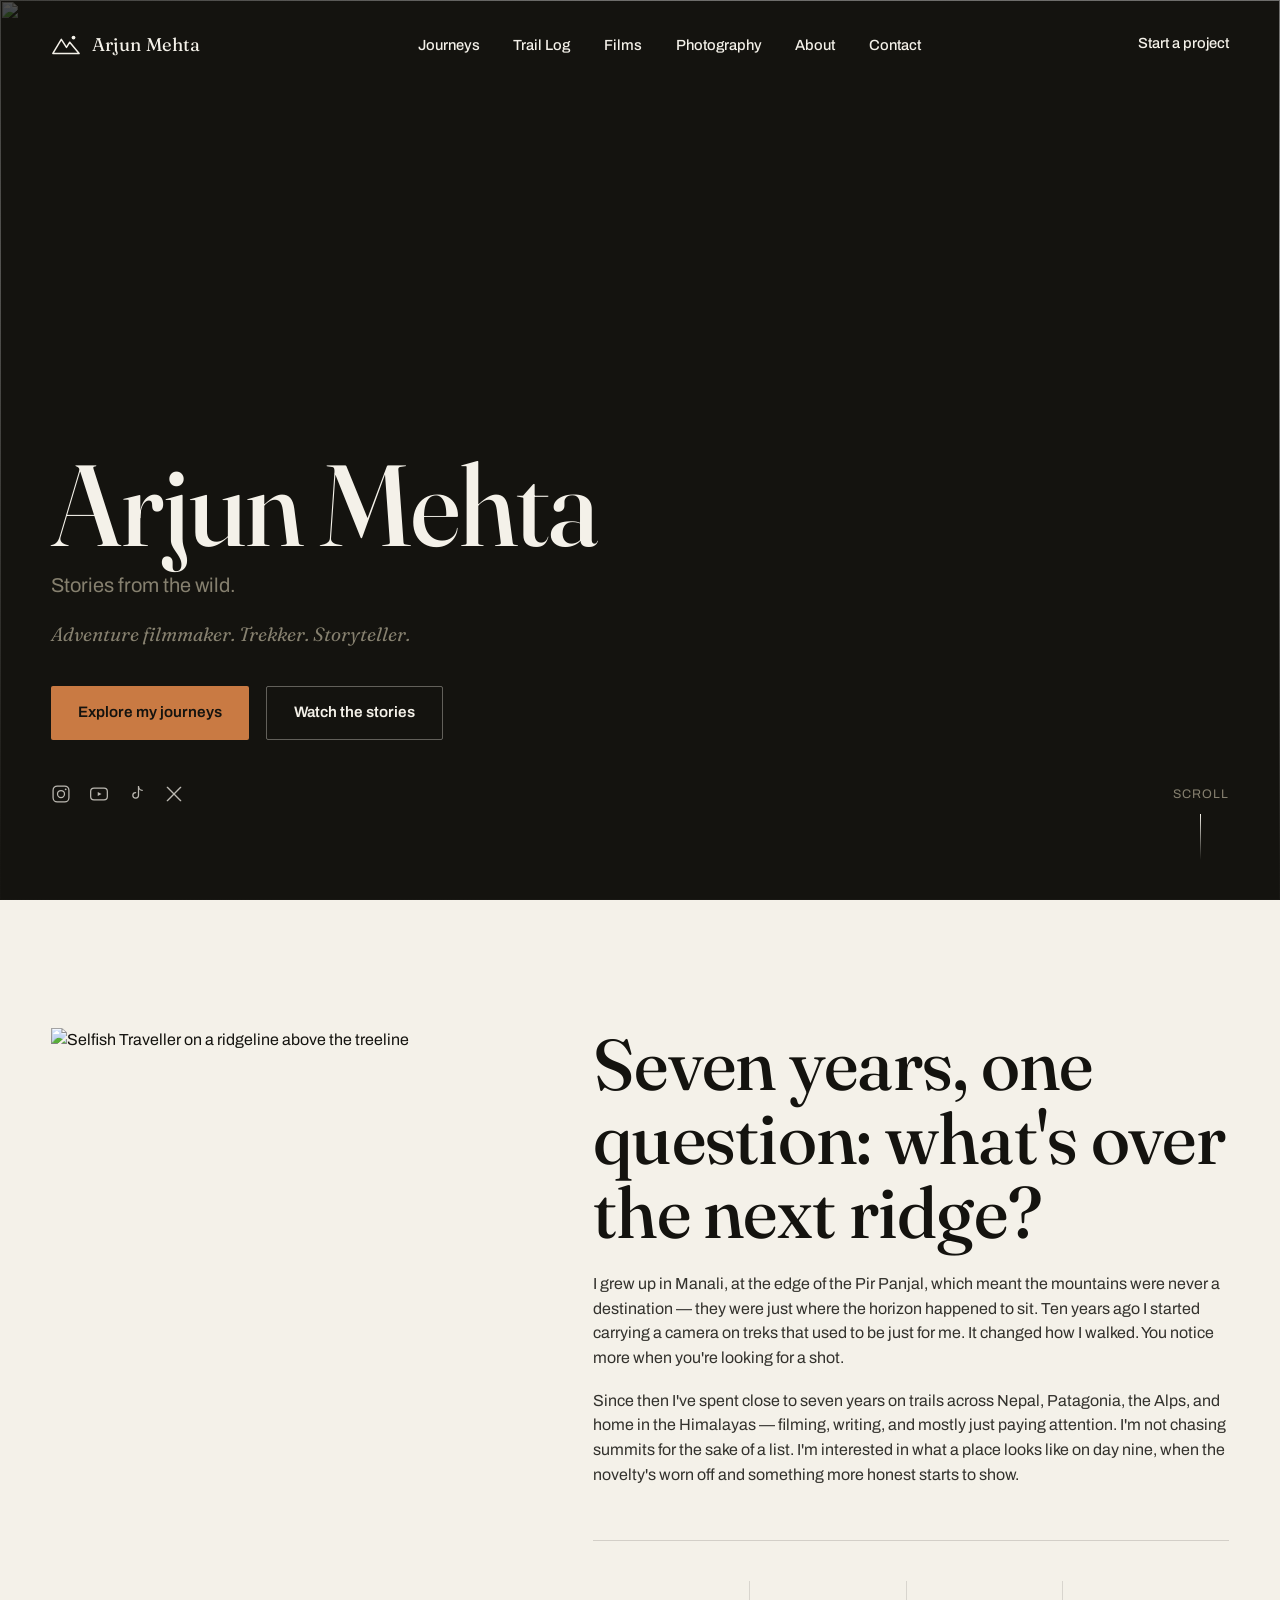
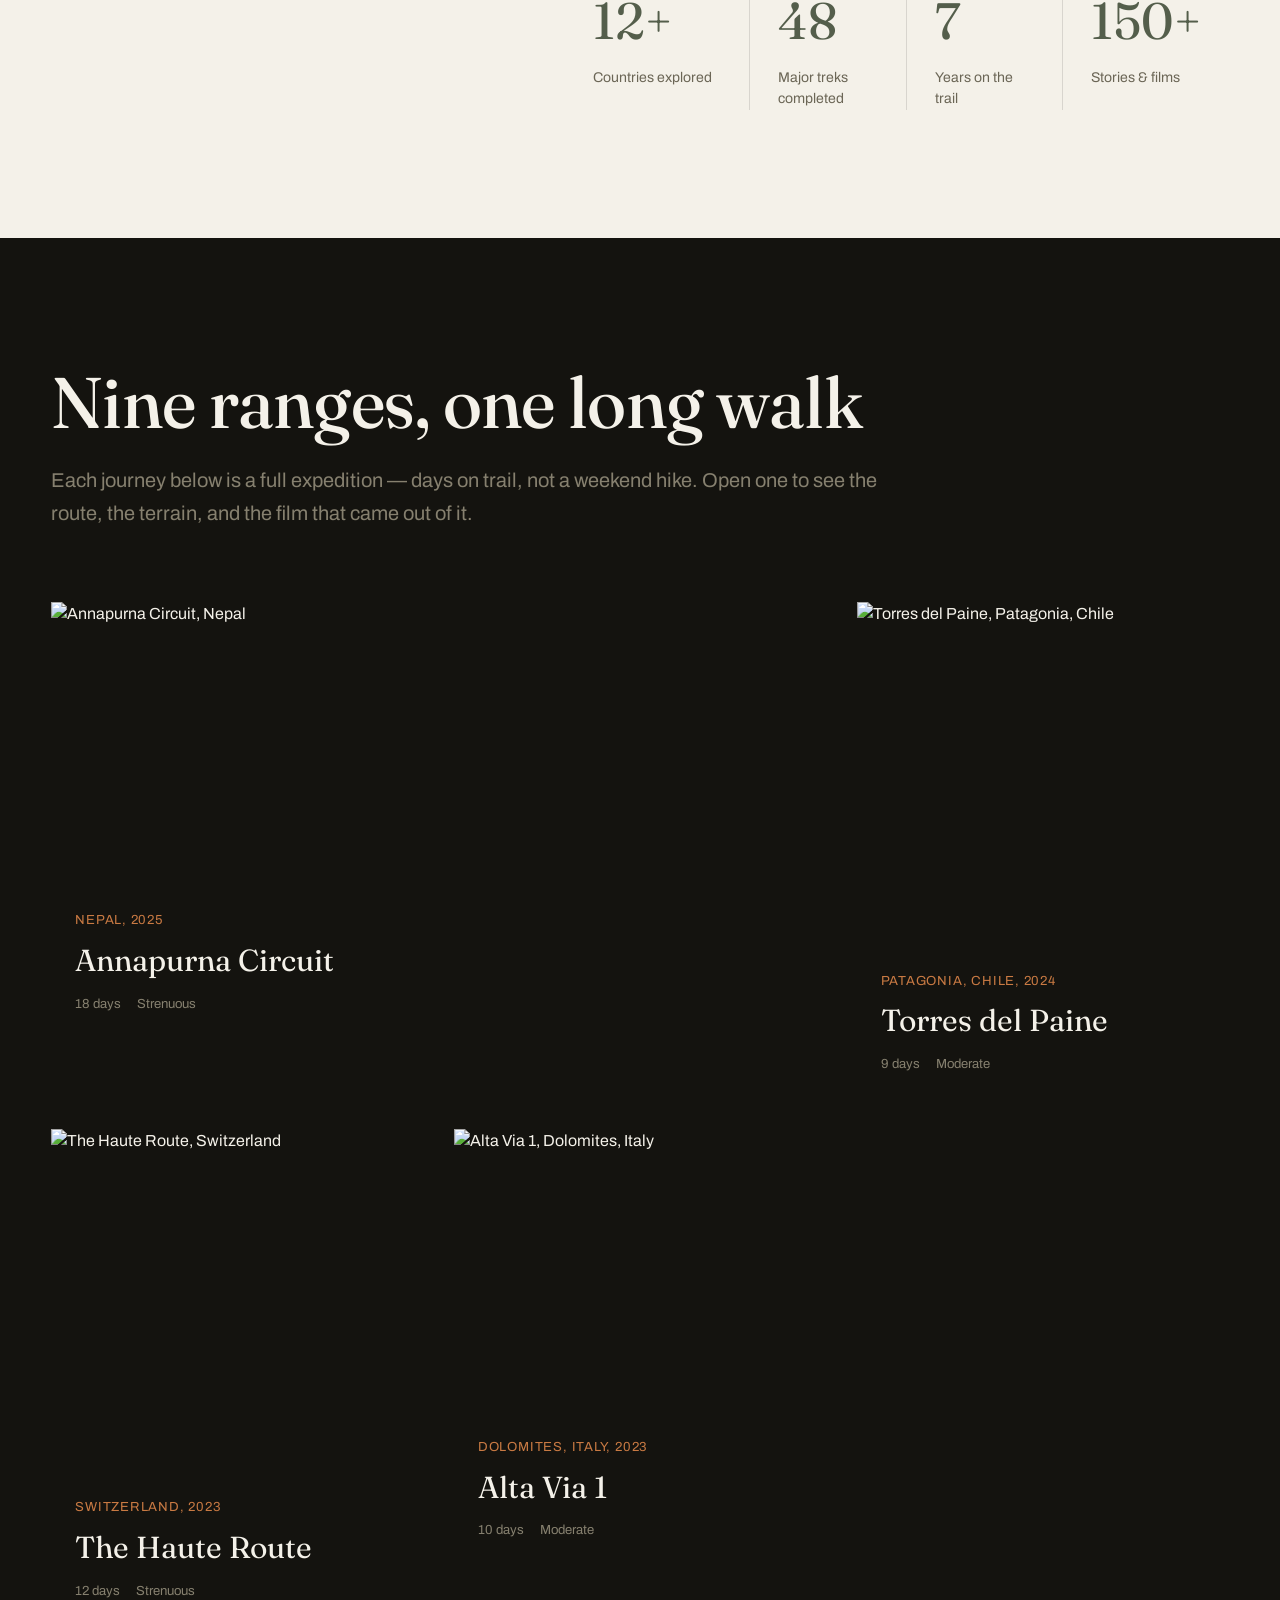
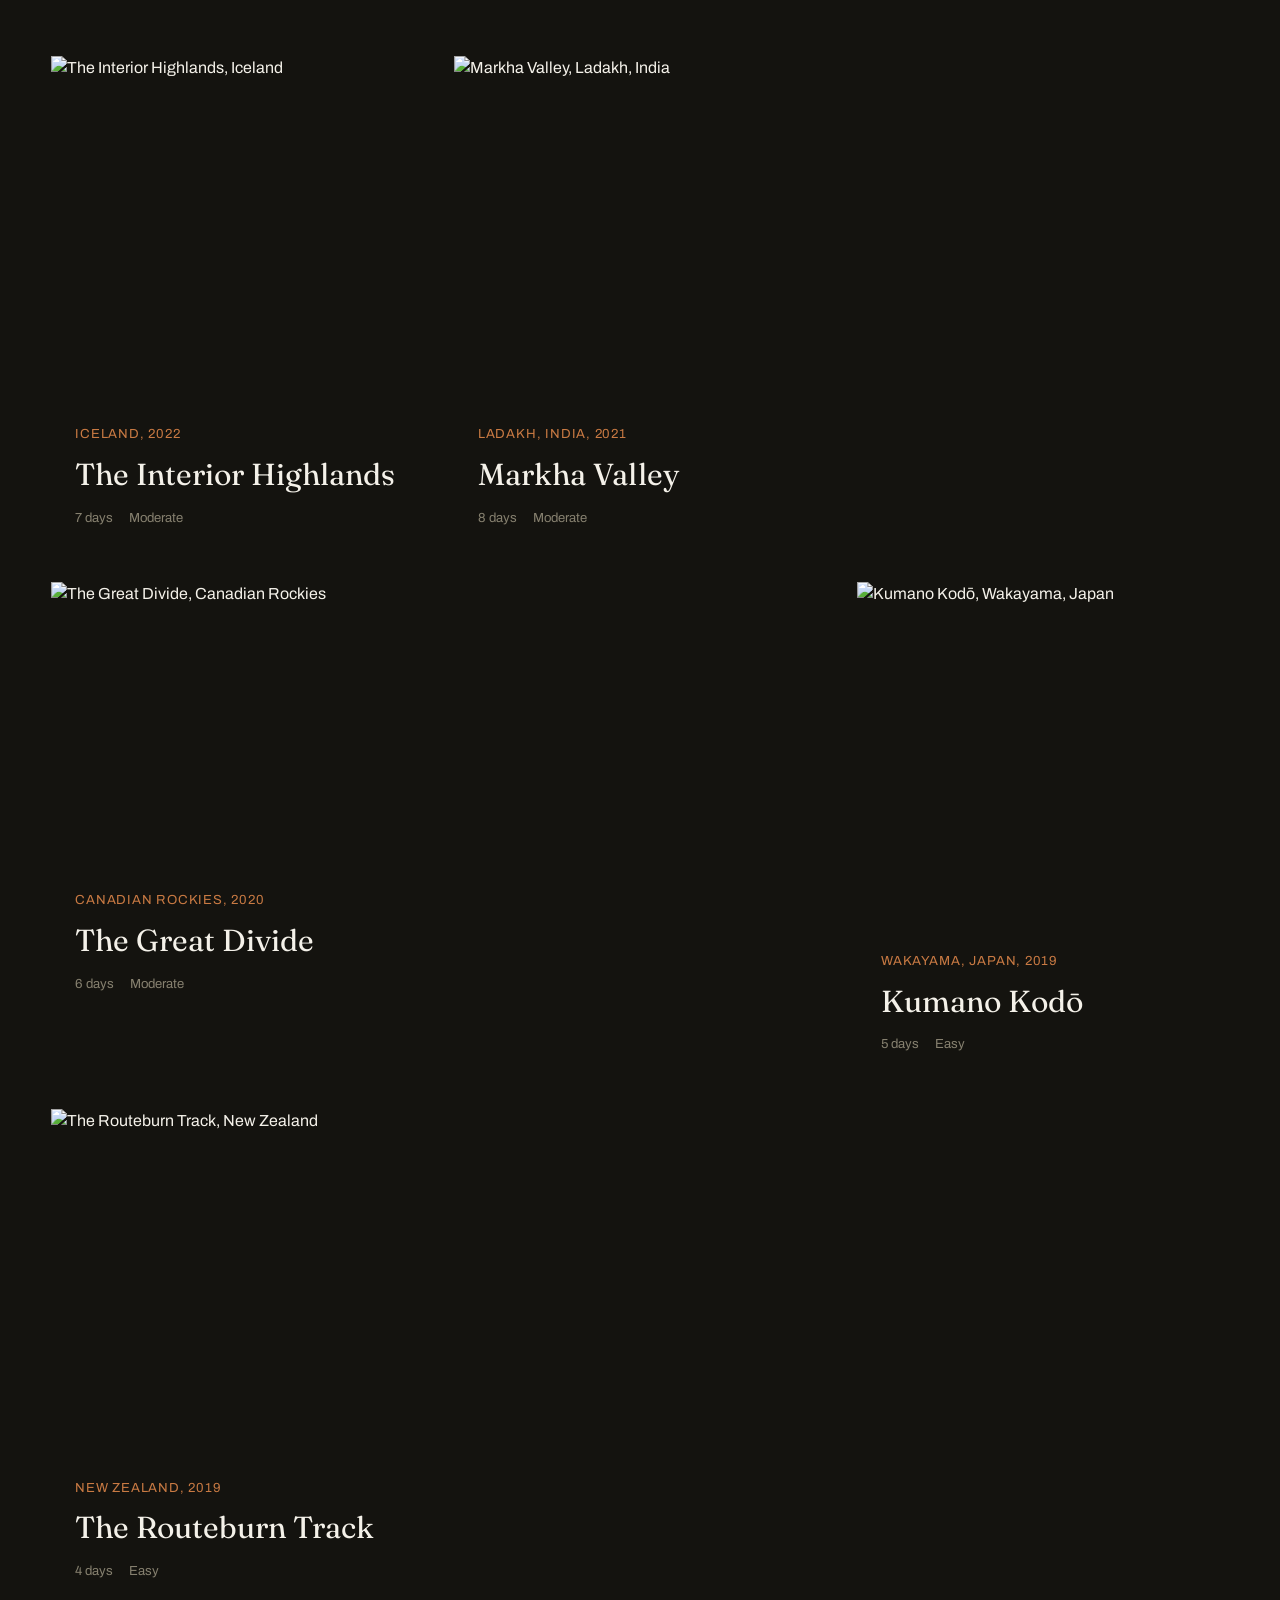
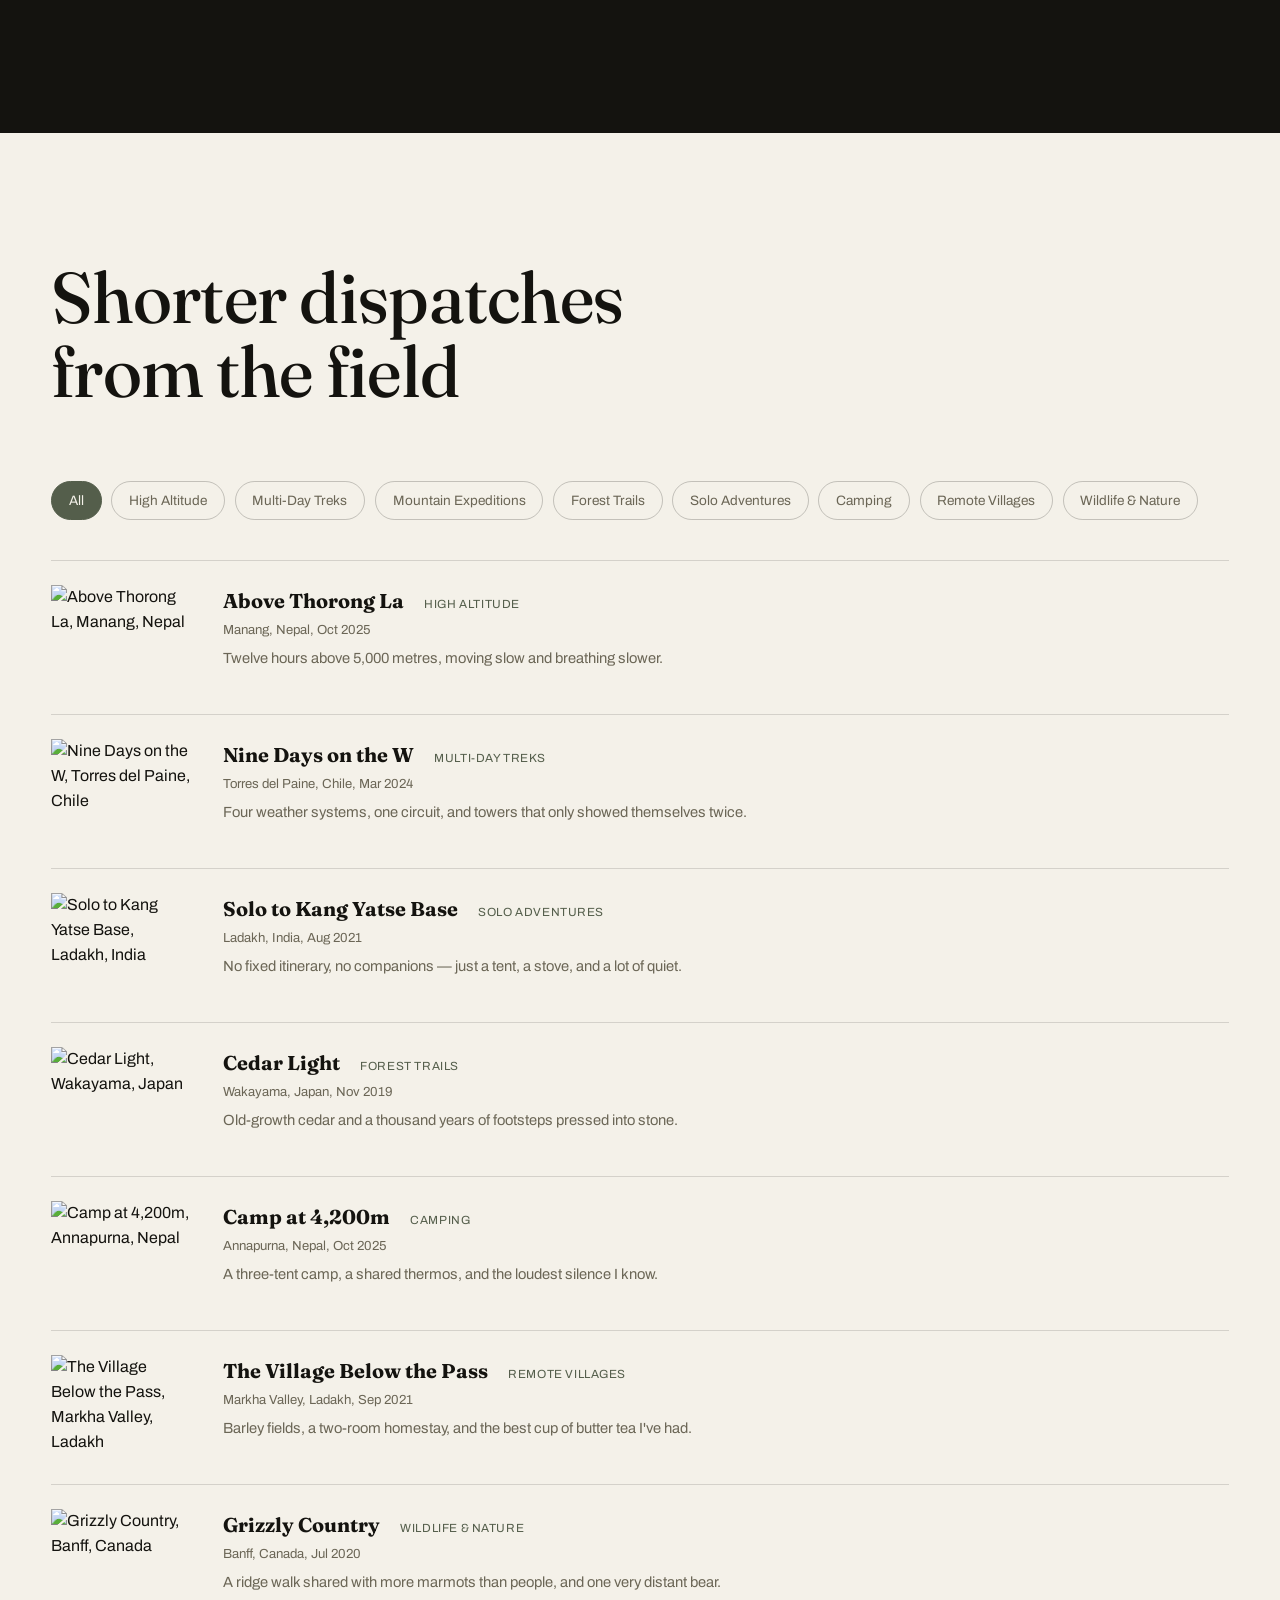
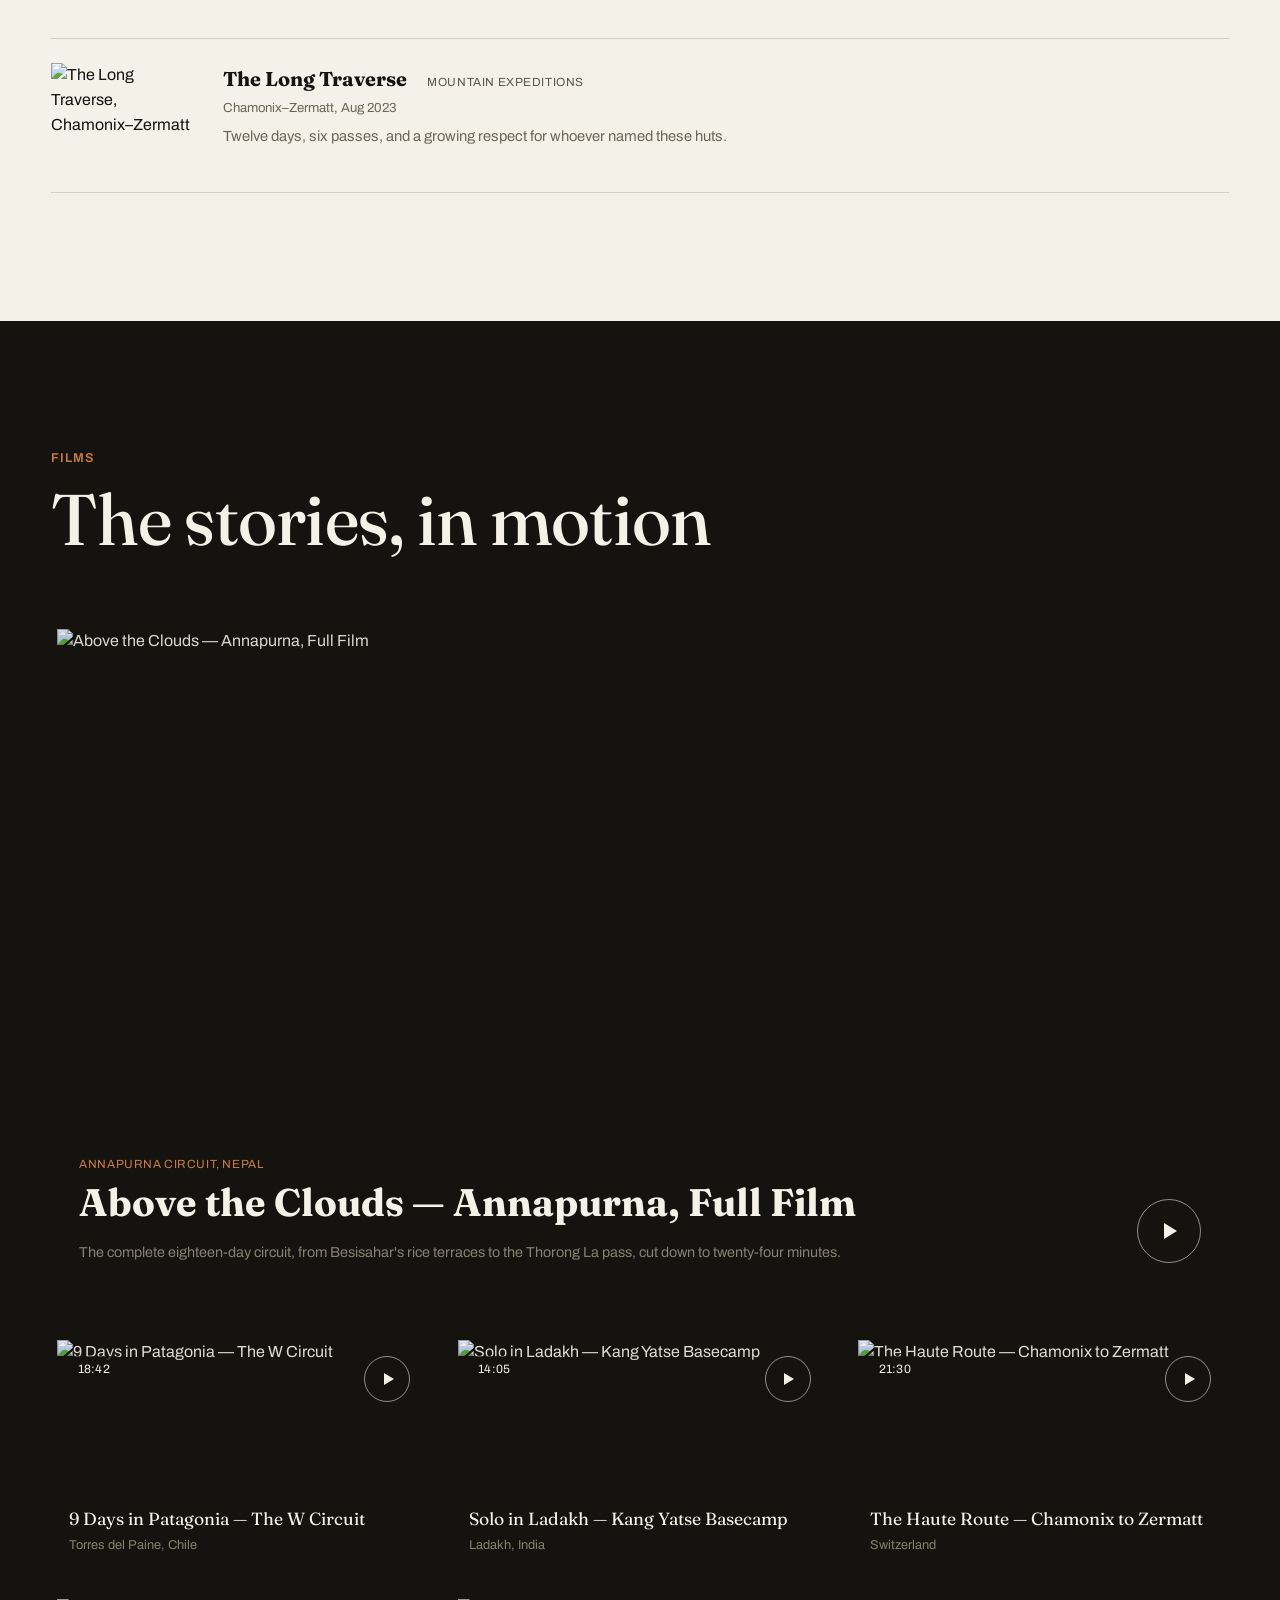
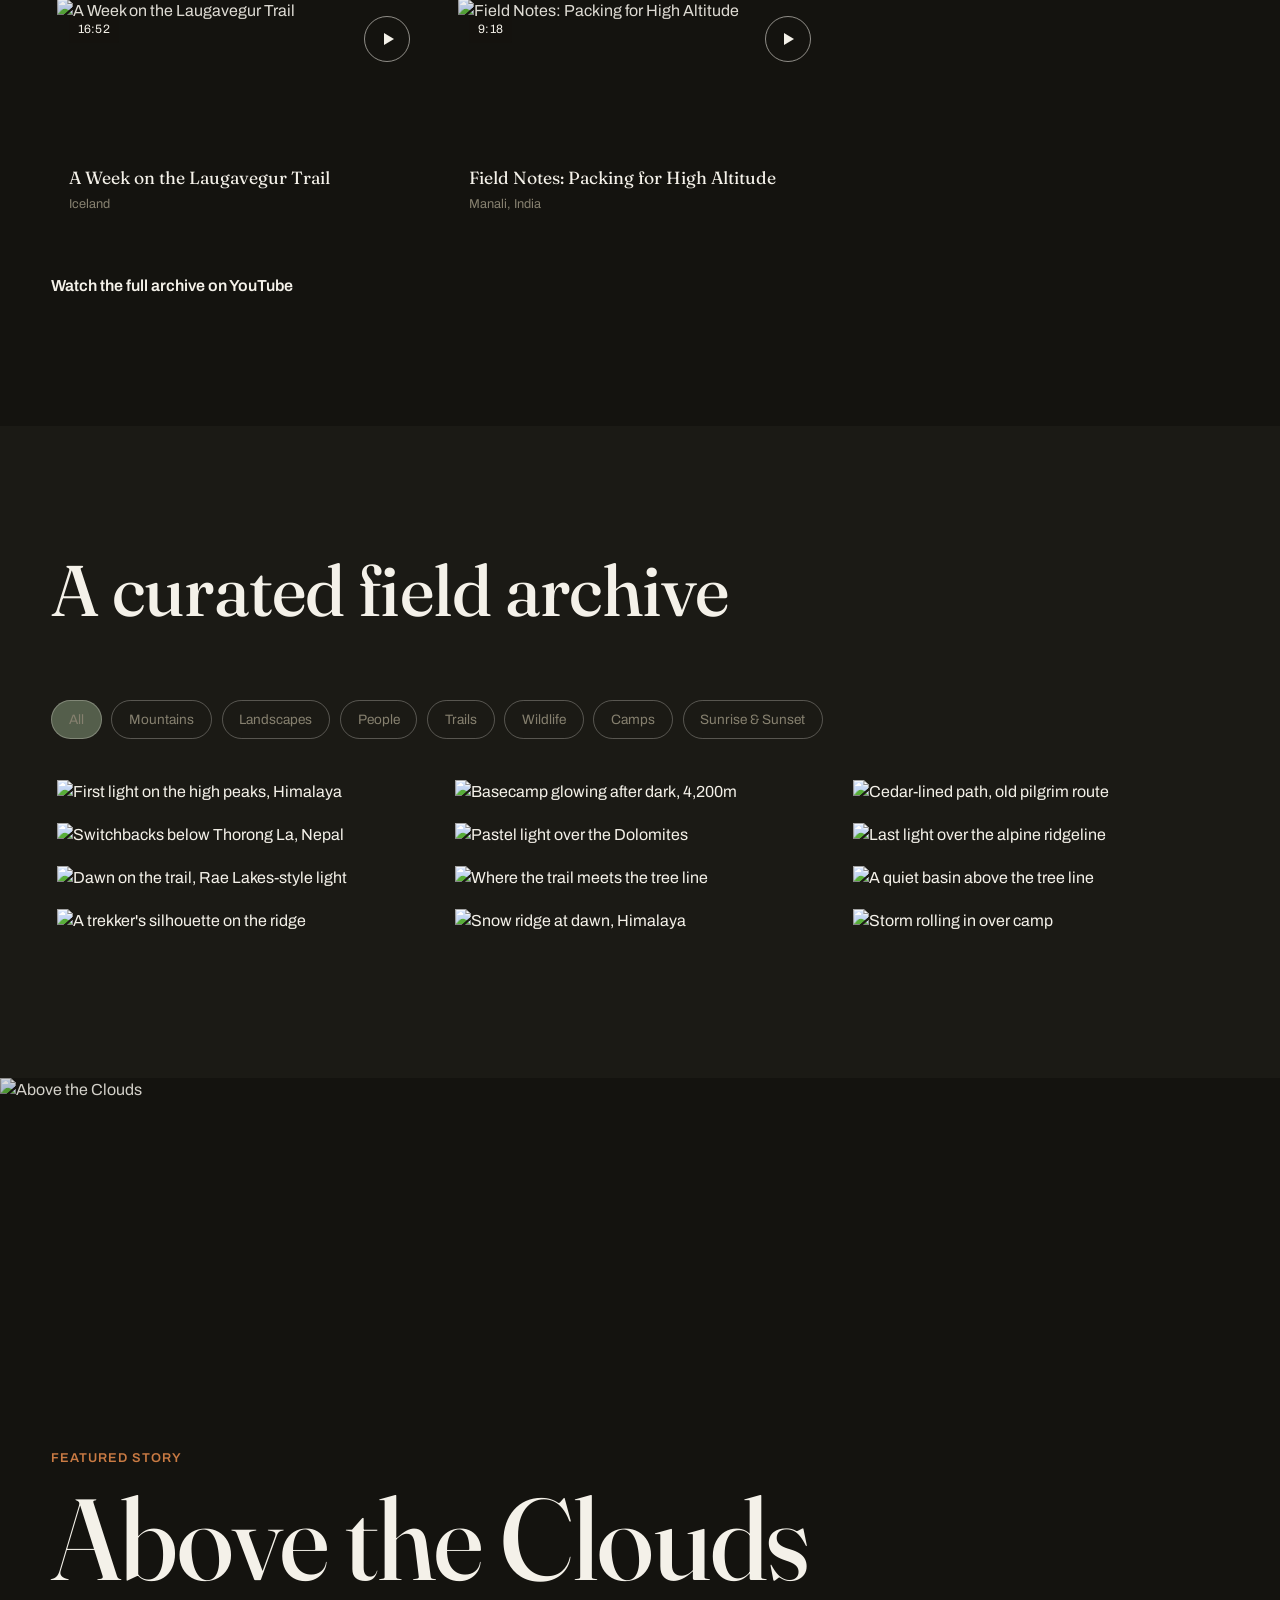
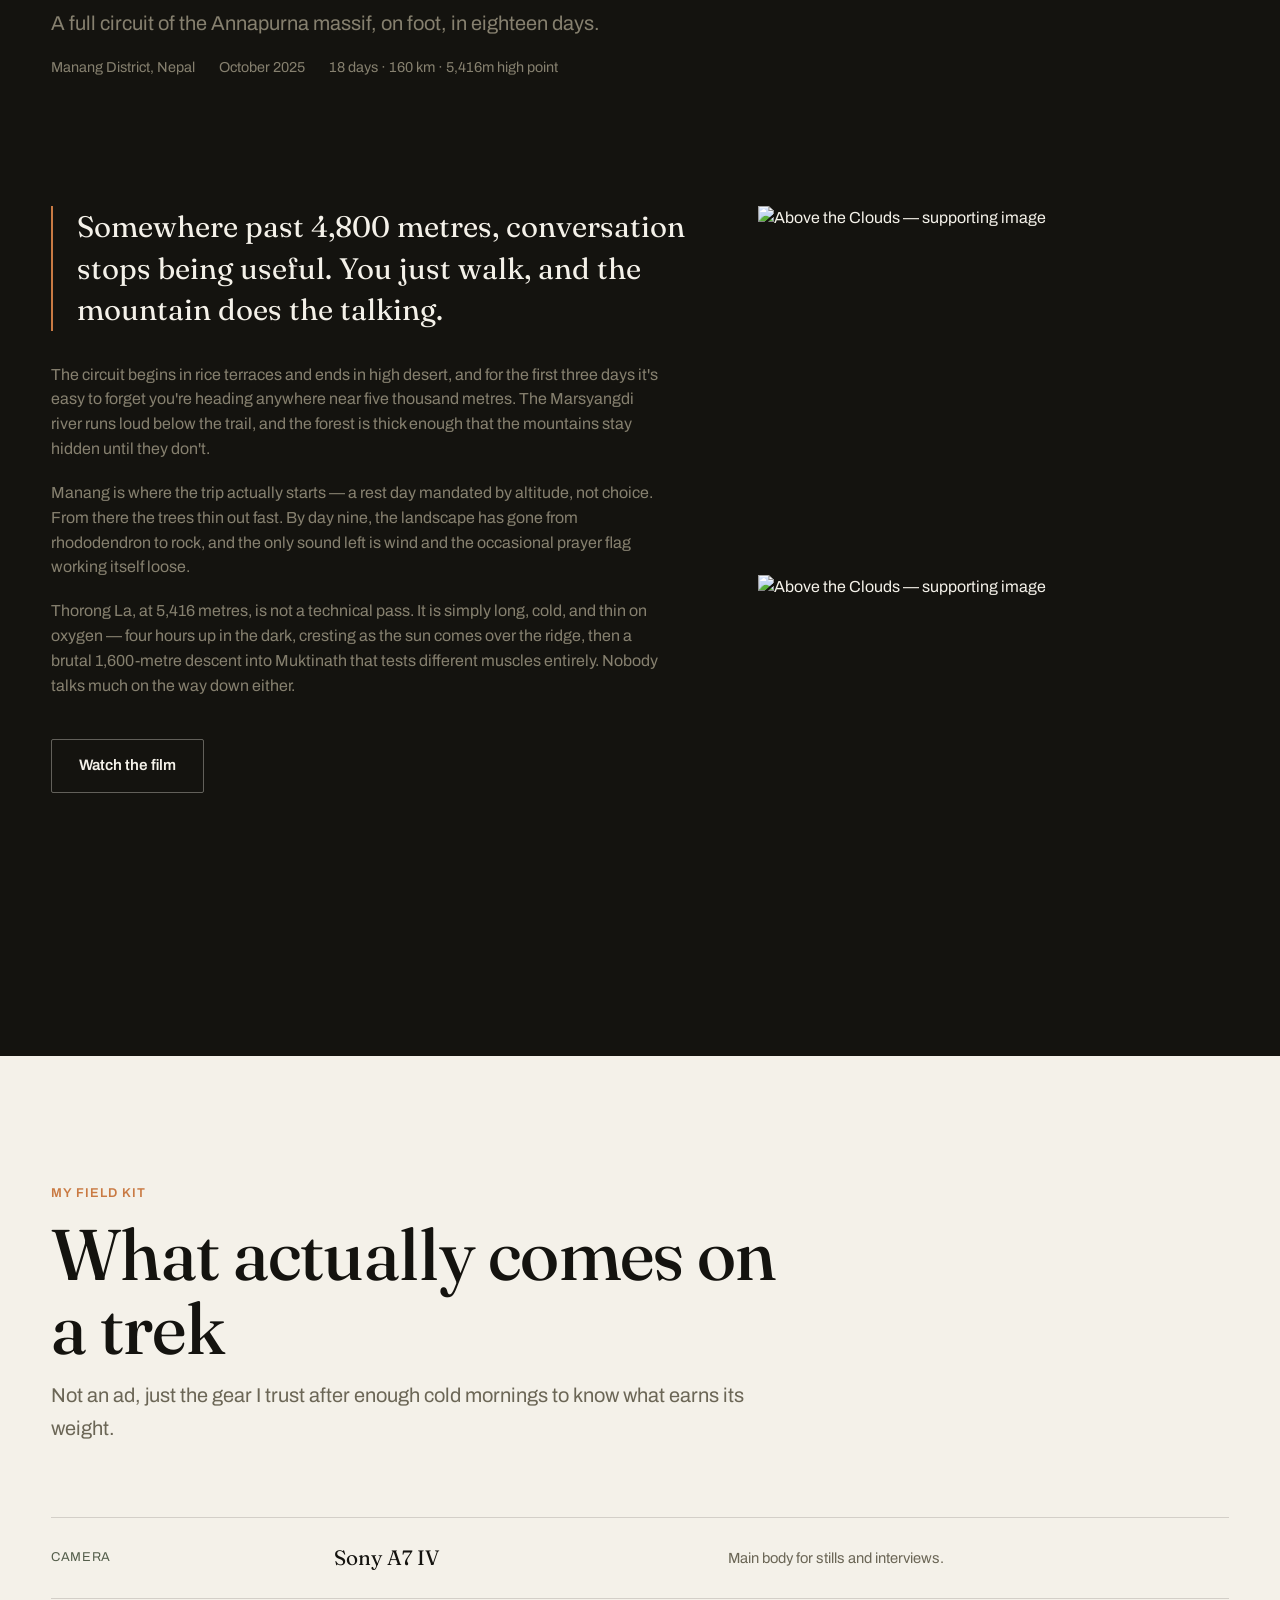
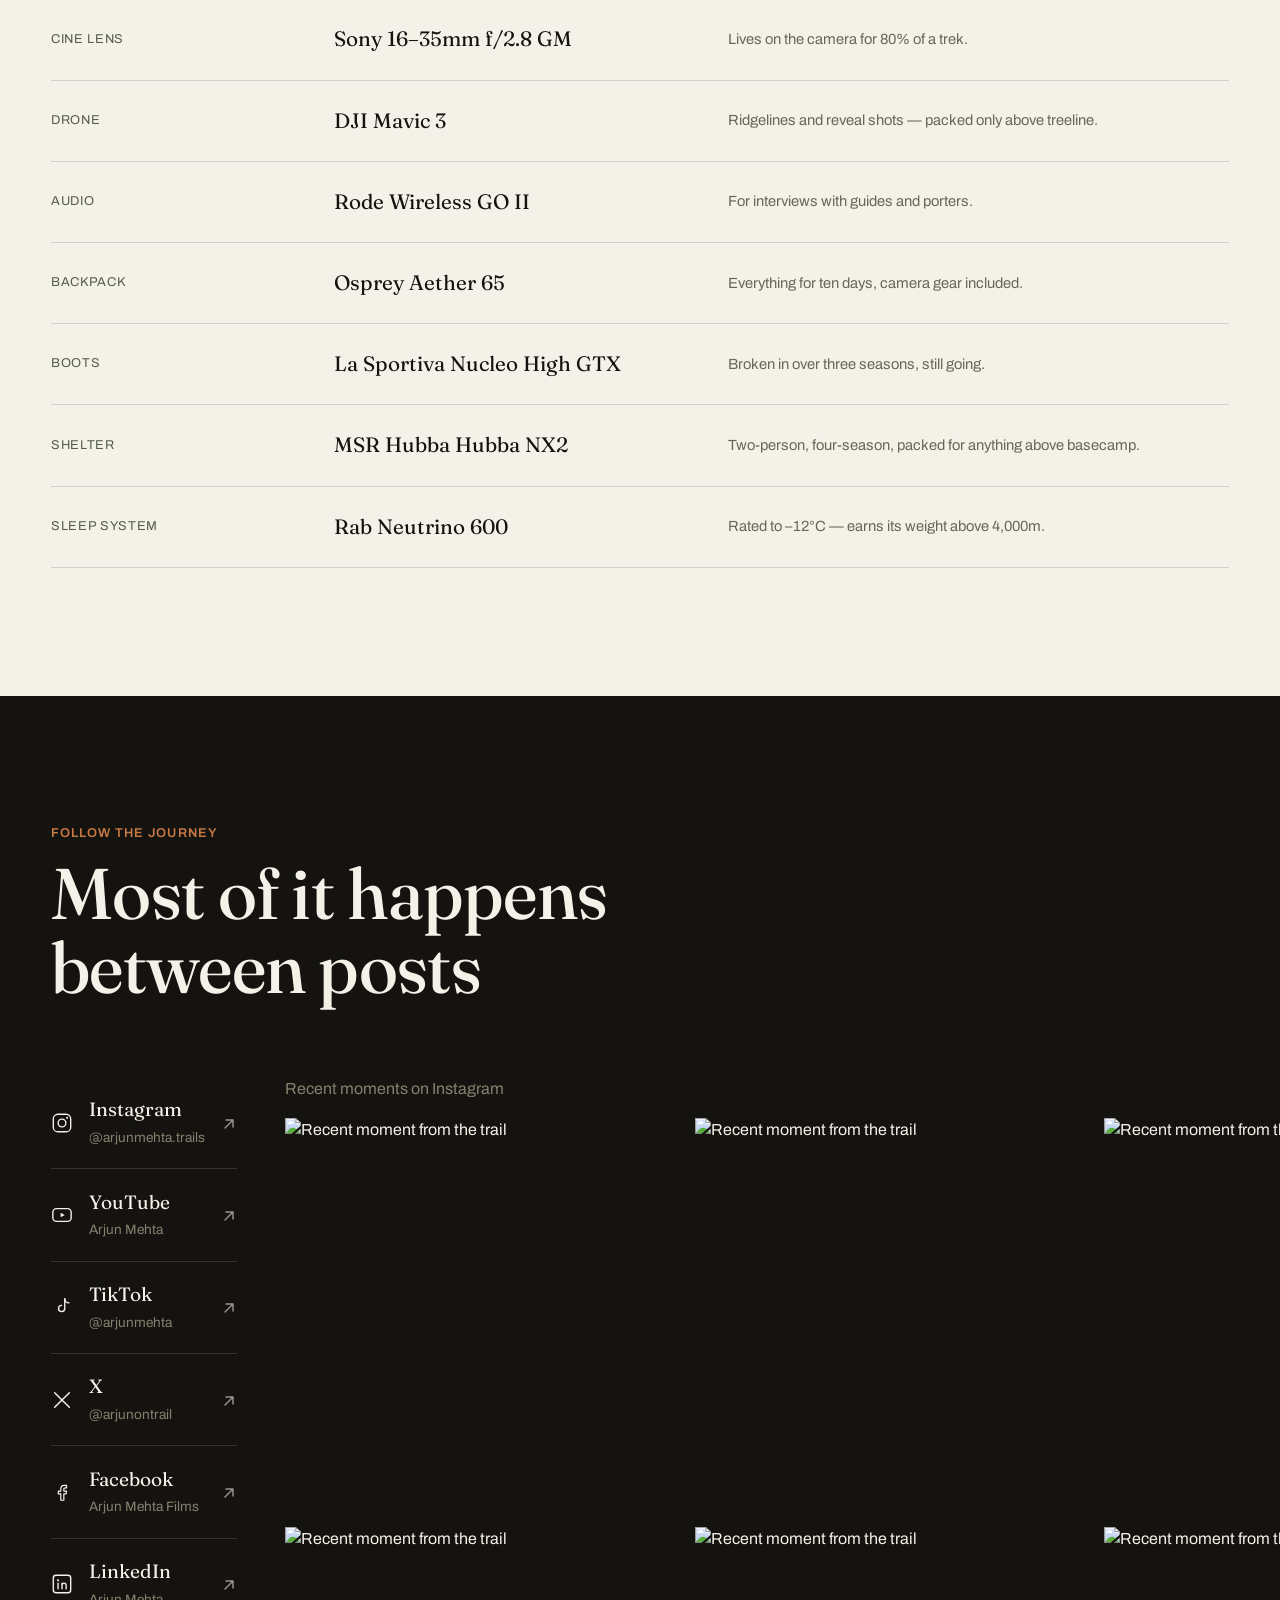
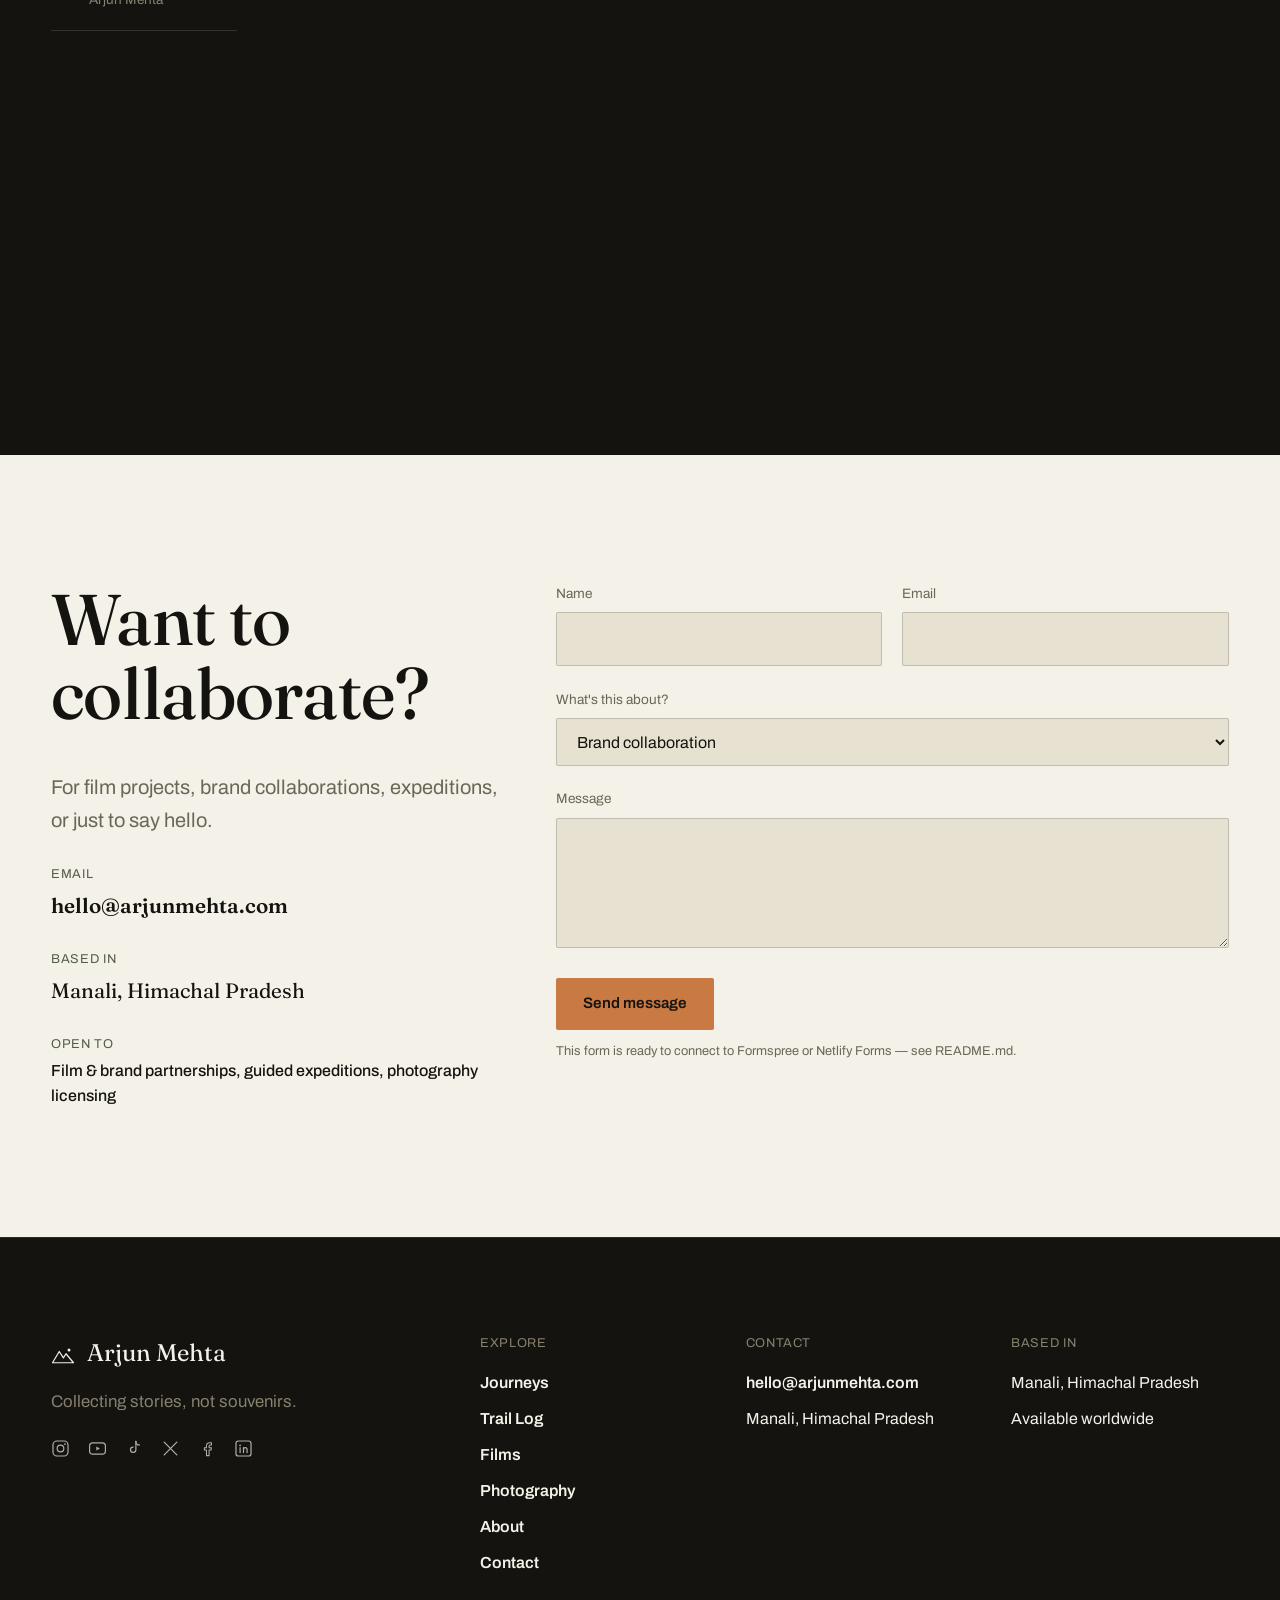
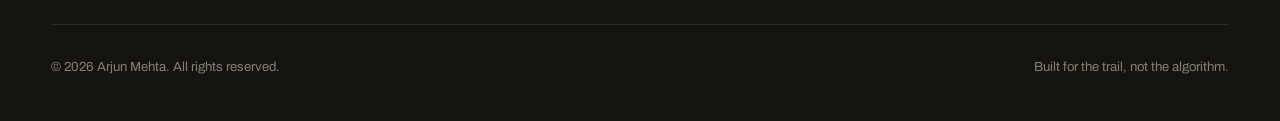
==== index.html @ 61e57001 "Update Open Graph and Twitter image URLs" ====
<!DOCTYPE html>
<html lang="en">
<head>
  <meta charset="UTF-8" />
  <meta name="viewport" content="width=device-width, initial-scale=1.0" />
  <title>Selfish Traveller — Adventure Filmmaker, Trekker &amp; Storyteller</title>
  <meta name="description" content="Selfish Traveller is an adventure filmmaker and trekker documenting mountains, remote trails, and long journeys on foot across the Himalayas, the Andes, the Alps, and beyond." />
  <link rel="canonical" href="https://w3bcooki3.github.io/" />

  <!-- Open Graph -->
  <meta property="og:type" content="website" />
  <meta property="og:title" content="Selfish Traveller — Adventure Filmmaker, Trekker &amp; Storyteller" />
  <meta property="og:description" content="Stories from the wild — films, photography, and long journeys through the world's mountains." />
  <meta property="og:image" content="https://w3bcooki3.github.io/selfishtraveller/images/og-cover.jpg" />
  <meta property="og:url" content="https://w3bcooki3.github.io/" />
  <meta property="og:locale" content="en_US" />

  <!-- Twitter / X -->
  <meta name="twitter:card" content="summary_large_image" />
  <meta name="twitter:title" content="Selfish Traveller — Adventure Filmmaker, Trekker &amp; Storyteller" />
  <meta name="twitter:description" content="Stories from the wild — films, photography, and long journeys through the world's mountains." />
  <meta name="twitter:image" content="https://w3bcooki3.github.io/selfishtraveller/images/og-cover.jpg" />

  <link rel="icon" href="data:image/svg+xml,%3Csvg xmlns='http://www.w3.org/2000/svg' viewBox='0 0 32 32'%3E%3Crect width='32' height='32' rx='6' fill='%2314130F'/%3E%3Cpath d='M4 25L12 11L17 18.5L20.5 13.5L28 25H4Z' stroke='%23F4F1E9' stroke-width='2' fill='none'/%3E%3C/svg%3E" />

  <link rel="preconnect" href="https://fonts.googleapis.com" />
  <link rel="preconnect" href="https://fonts.gstatic.com" crossorigin />
  <link href="https://fonts.googleapis.com/css2?family=Fraunces:opsz,wght@9..144,380..600&family=Archivo:wght@400;500;600;700&display=swap" rel="stylesheet" />

  <link rel="stylesheet" href="css/style.css" />

  <script type="application/ld+json">
  {
    "@context": "https://schema.org",
    "@type": "Person",
    "name": "Selfish Traveller",
    "jobTitle": "Adventure Filmmaker, Trekker, Storyteller",
    "url": "https://w3bcooki3.github.io/",
    "sameAs": [
      "https://instagram.com/REPLACE_ME",
      "https://youtube.com/REPLACE_ME",
      "https://tiktok.com/@REPLACE_ME",
      "https://x.com/REPLACE_ME"
    ]
  }
  </script>
</head>
<body>
  <a class="skip-link" href="#main">Skip to content</a>

  <!-- ============================= NAV ============================= -->
  <header class="site-nav" role="banner">
    <a href="#top" class="brand" aria-label="Selfish Traveller — home">
      <span class="brand-mark" data-brand-mark></span>
      <span data-brand-name>Selfish Traveller</span>
    </a>
    <nav class="nav-links" aria-label="Primary">
      <ul data-nav-links></ul>
    </nav>
    <div class="nav-right">
      <a class="nav-cta" href="#contact">Start a project</a>
      <button class="nav-toggle" aria-label="Open menu" aria-expanded="false" aria-controls="mobile-menu">
        <span></span>
      </button>
    </div>
  </header>

  <nav id="mobile-menu" class="mobile-menu" aria-label="Mobile">
    <ul data-nav-links></ul>
    <div class="mobile-meta">
      <a class="text-link" href="mailto:hello@arjunmehta.com">hello@arjunmehta.com</a>
      <span>Manali, Himachal Pradesh</span>
    </div>
  </nav>

  <main id="main">
    <!-- ============================= HERO ============================= -->
    <section class="hero" id="top">
      <div class="hero-media" aria-hidden="true">
        <img src="https://images.unsplash.com/photo-1766946162224-412e5c76a299?w=1920&q=80&auto=format&fit=crop" alt="" />
      </div>
      <div class="hero-inner">
        <h1 class="display-1 hero-title" data-hero-name>Selfish Traveller</h1>
        <p class="lede hero-sub" data-hero-tagline>Stories from the wild.</p>
        <span class="hero-role" data-hero-role>Adventure filmmaker. Trekker. Storyteller.</span>
        <div class="hero-actions">
          <a class="btn btn-primary" href="#journeys">Explore my journeys</a>
          <a class="btn btn-ghost" href="#films">Watch the stories</a>
        </div>
        <div class="hero-social" data-hero-social aria-label="Social links"></div>
      </div>
      <div class="scroll-cue"><span>Scroll</span><span class="line"></span></div>
    </section>

    <!-- ============================= ABOUT ============================= -->
    <section class="section on-bone" id="about">
      <div class="container">
        <div class="about-grid">
          <div class="about-portrait reveal">
            <img src="https://images.unsplash.com/photo-1543169564-be8896b30cdb?w=900&q=80&auto=format&fit=crop" alt="Selfish Traveller on a ridgeline above the treeline" loading="lazy" width="800" height="1000" />
          </div>
          <div class="about-copy reveal">
            <h2 class="display-2">Seven years, one question: what's over the next ridge?</h2>
            <div class="body-copy">
              <p>I grew up in Manali, at the edge of the Pir Panjal, which meant the mountains were never a destination — they were just where the horizon happened to sit. Ten years ago I started carrying a camera on treks that used to be just for me. It changed how I walked. You notice more when you're looking for a shot.</p>
              <p>Since then I've spent close to seven years on trails across Nepal, Patagonia, the Alps, and home in the Himalayas — filming, writing, and mostly just paying attention. I'm not chasing summits for the sake of a list. I'm interested in what a place looks like on day nine, when the novelty's worn off and something more honest starts to show.</p>
            </div>
            <div class="stat-row" data-stats></div>
          </div>
        </div>
      </div>
    </section>

    <!-- ============================= FEATURED JOURNEYS ============================= -->
    <section class="section" id="journeys">
      <div class="container">
        <div class="section-head split">
          <div>
            <h2 class="display-2">Nine ranges, one long walk</h2>
          </div>
          <p class="lede" style="margin:0">Each journey below is a full expedition — days on trail, not a weekend hike. Open one to see the route, the terrain, and the film that came out of it.</p>
        </div>
        <div class="journey-grid" data-journey-grid></div>
      </div>
    </section>

    <!-- ============================= TRAIL LOG ============================= -->
    <section class="section on-bone" id="trail-log">
      <div class="container">
        <div class="section-head">
          <h2 class="display-2">Shorter dispatches from the field</h2>
        </div>
        <div class="filter-row" data-trail-filters role="group" aria-label="Filter trail log by category"></div>
        <div class="trail-list" data-trail-grid></div>
      </div>
    </section>

    <!-- ============================= FILMS ============================= -->
    <section class="section" id="films">
      <div class="container">
        <div class="section-head">
          <span class="eyebrow">Films</span>
          <h2 class="display-2">The stories, in motion</h2>
        </div>
        <button class="featured-video" data-featured-video type="button"></button>
        <div class="video-grid" data-video-grid></div>
        <div style="margin-top:2.5rem">
          <a class="text-link" href="https://youtube.com/REPLACE_ME" target="_blank" rel="noopener">Watch the full archive on YouTube</a>
        </div>
      </div>
    </section>

    <!-- ============================= PHOTOGRAPHY ============================= -->
    <section class="section on-ink-soft" id="photography">
      <div class="container">
        <div class="section-head">
          <h2 class="display-2">A curated field archive</h2>
        </div>
        <div class="filter-row" data-photo-filters role="group" aria-label="Filter photography by category"></div>
        <div class="masonry" data-photo-grid></div>
      </div>
    </section>

    <!-- ============================= FEATURED STORY ============================= -->
    <section id="story" data-story aria-labelledby="story-title">
      <div class="story-hero">
        <img data-story-hero src="" alt="" loading="lazy" />
        <div class="story-hero-copy container">
          <span class="eyebrow">Featured story</span>
          <h2 class="display-1 story-hero-title" id="story-title" data-story-title></h2>
          <p class="lede" data-story-subtitle style="margin-top:0.75rem"></p>
          <div class="story-hero-meta">
            <span data-story-location></span>
            <span data-story-date></span>
            <span data-story-duration></span>
          </div>
        </div>
      </div>
      <div class="section story-body-wrap">
        <div class="container story-grid">
          <div class="story-text-col">
            <p class="story-quote" data-story-quote></p>
            <div class="story-text" data-story-text></div>
            <div class="story-cta">
              <a class="btn btn-ghost" href="#films">Watch the film</a>
            </div>
          </div>
          <div class="story-side" data-story-side></div>
        </div>
      </div>
    </section>

    <!-- ============================= GEAR / FIELD KIT ============================= -->
    <section class="section on-bone" id="field-kit">
      <div class="container">
        <div class="section-head">
          <span class="eyebrow">My field kit</span>
          <h2 class="display-2">What actually comes on a trek</h2>
          <p class="lede">Not an ad, just the gear I trust after enough cold mornings to know what earns its weight.</p>
        </div>
        <div class="gear-grid" data-gear-grid></div>
      </div>
    </section>

    <!-- ============================= SOCIAL ============================= -->
    <section class="section" id="follow">
      <div class="container">
        <div class="section-head">
          <span class="eyebrow">Follow the journey</span>
          <h2 class="display-2">Most of it happens between posts</h2>
        </div>
        <div class="social-panel">
          <div class="social-list" data-social-list></div>
          <div>
            <p class="stone-text" style="margin-bottom:1rem">Recent moments on Instagram</p>
            <div class="insta-strip" data-insta-strip></div>
          </div>
        </div>
      </div>
    </section>

    <!-- ============================= CONTACT ============================= -->
    <section class="section on-bone" id="contact">
      <div class="container">
        <div class="contact-grid">
          <div class="contact-info reveal">
            <h2 class="display-2">Want to collaborate?</h2>
            <p class="lede" style="margin-top:0.75rem">For film projects, brand collaborations, expeditions, or just to say hello.</p>
            <div class="contact-info-row">
              <div class="label">Email</div>
              <div class="value"><a data-contact-email class="text-link" href="#"></a></div>
            </div>
            <div class="contact-info-row">
              <div class="label">Based in</div>
              <div class="value" data-contact-base></div>
            </div>
            <div class="contact-info-row">
              <div class="label">Open to</div>
              <div class="value" style="font-family:var(--body); font-size:1rem; font-weight:500;">Film &amp; brand partnerships, guided expeditions, photography licensing</div>
            </div>
          </div>
          <form class="contact-form reveal" id="contact-form" action="https://formspree.io/f/REPLACE_ME" method="POST">
            <div class="form-row-2">
              <div class="form-field">
                <label for="name">Name</label>
                <input type="text" id="name" name="name" required />
              </div>
              <div class="form-field">
                <label for="email">Email</label>
                <input type="email" id="email" name="email" required />
              </div>
            </div>
            <div class="form-field">
              <label for="reason">What's this about?</label>
              <select id="reason" name="reason">
                <option>Brand collaboration</option>
                <option>Film / video project</option>
                <option>Expedition or guiding inquiry</option>
                <option>Photography licensing</option>
                <option>Something else</option>
              </select>
            </div>
            <div class="form-field">
              <label for="message">Message</label>
              <textarea id="message" name="message" required></textarea>
            </div>
            <button class="btn btn-primary" type="submit">Send message</button>
            <p class="form-note" id="form-status" role="status" style="display:none"></p>
            <p class="form-note">This form is ready to connect to Formspree or Netlify Forms — see README.md.</p>
          </form>
        </div>
      </div>
    </section>
  </main>

  <!-- ============================= FOOTER ============================= -->
  <footer class="site-footer">
    <div class="container">
      <div class="footer-top">
        <div>
          <div class="footer-brand-line">
            <span class="brand-mark" data-brand-mark style="width:24px;height:24px"></span>
            <span data-footer-name>Selfish Traveller</span>
          </div>
          <p class="footer-tagline">Collecting stories, not souvenirs.</p>
          <div class="footer-social" style="margin-top:1.5rem" data-footer-social></div>
        </div>
        <div>
          <div class="footer-col-title">Explore</div>
          <ul class="footer-links" data-footer-nav></ul>
        </div>
        <div>
          <div class="footer-col-title">Contact</div>
          <ul class="footer-links">
            <li><a class="text-link" data-contact-email href="#"></a></li>
            <li><span data-contact-base></span></li>
          </ul>
        </div>
        <div>
          <div class="footer-col-title">Based in</div>
          <ul class="footer-links">
            <li>Manali, Himachal Pradesh</li>
            <li>Available worldwide</li>
          </ul>
        </div>
      </div>
      <div class="footer-bottom">
        <span>© <span data-footer-year></span> <span data-footer-copyright-name></span>. All rights reserved.</span>
        <span>Built for the trail, not the algorithm.</span>
      </div>
    </div>
  </footer>

  <!-- ============================= LIGHTBOXES ============================= -->
  <div class="lightbox" id="video-lightbox" role="dialog" aria-modal="true" aria-label="Video player">
    <div class="lightbox-content">
      <button class="lightbox-close"><span aria-hidden="true" style="width:14px;height:14px;display:inline-block">✕</span> Close</button>
      <div class="lightbox-frame-wrap"></div>
      <p class="lightbox-caption"></p>
    </div>
  </div>

  <div class="lightbox" id="photo-lightbox" role="dialog" aria-modal="true" aria-label="Photo viewer">
    <div class="lightbox-content">
      <button class="lightbox-close"><span aria-hidden="true" style="width:14px;height:14px;display:inline-block">✕</span> Close</button>
      <img src="" alt="" />
      <p class="lightbox-caption"></p>
    </div>
  </div>

  <script src="js/data.js"></script>
  <script src="js/main.js"></script>
</body>
</html>
---- css/style.css ----
/* =================================================================
   ARJUN MEHTA — DESIGN SYSTEM
   Cinematic Expedition direction.

   Palette
     --ink        #14130F   near-black, warmed — dominant field
     --ink-soft   #1B1A15   secondary dark surface
     --bone       #F4F1E9   off-white — quiet editorial sections
     --bone-dim   #E7E1D2   bone surface variant
     --ember      #C97A43   single warm accent — used sparingly
     --moss       #545E4B   quiet secondary — tags, rules, on bone
     --stone      #86806F   muted text on dark
   Type
     Display  — Fraunces (serif, optical sizing, editorial weight)
     UI/Body  — Archivo (sturdy grotesk, functional)
   ================================================================= */

:root {
  --ink: #14130f;
  --ink-soft: #1b1a15;
  --bone: #f4f1e9;
  --bone-dim: #e7e1d2;
  --ember: #c97a43;
  --moss: #545e4b;
  --stone: #86806f;
  --stone-on-bone: #6b6656;

  --display: "Fraunces", "Iowan Old Style", Georgia, serif;
  --body: "Archivo", "Helvetica Neue", Arial, sans-serif;

  --container: 1280px;
  --gutter: clamp(1.25rem, 4vw, 4rem);

  --ease: cubic-bezier(0.22, 0.61, 0.36, 1);
  --dur-slow: 900ms;
  --dur-med: 500ms;
  --dur-fast: 220ms;
}

/* ---------------------------- Reset ---------------------------- */
*, *::before, *::after { box-sizing: border-box; }
html { scroll-behavior: smooth; }
body {
  margin: 0;
  background: var(--ink);
  color: var(--bone);
  font-family: var(--body);
  font-size: 16px;
  line-height: 1.55;
  -webkit-font-smoothing: antialiased;
}
img { max-width: 100%; display: block; }
a { color: inherit; text-decoration: none; }
button { font: inherit; color: inherit; background: none; border: none; cursor: pointer; }
ul { margin: 0; padding: 0; list-style: none; }
h1, h2, h3, h4, p { margin: 0; }
input, textarea, select { font: inherit; color: inherit; }

@media (prefers-reduced-motion: reduce) {
  html { scroll-behavior: auto; }
  *, *::before, *::after {
    animation-duration: 0.01ms !important;
    animation-iteration-count: 1 !important;
    transition-duration: 0.01ms !important;
    scroll-behavior: auto !important;
  }
}

:focus-visible {
  outline: 2px solid var(--ember);
  outline-offset: 3px;
}

.sr-only {
  position: absolute; width: 1px; height: 1px; padding: 0; margin: -1px;
  overflow: hidden; clip: rect(0,0,0,0); white-space: nowrap; border: 0;
}
.skip-link {
  position: absolute; left: 1rem; top: -60px; z-index: 200;
  background: var(--ember); color: var(--ink); padding: 0.75rem 1.25rem;
  border-radius: 2px; transition: top var(--dur-fast) var(--ease);
}
.skip-link:focus { top: 1rem; }

/* ---------------------------- Type scale ---------------------------- */
.display-1 { font-family: var(--display); font-weight: 480; font-size: clamp(3rem, 9vw, 8rem); line-height: 0.98; letter-spacing: -0.01em; }
.display-2 { font-family: var(--display); font-weight: 480; font-size: clamp(2.25rem, 5.6vw, 4.5rem); line-height: 1.03; letter-spacing: -0.01em; }
.display-3 { font-family: var(--display); font-weight: 460; font-size: clamp(1.75rem, 3.4vw, 2.75rem); line-height: 1.1; }
.eyebrow {
  font-family: var(--body); font-size: 0.8rem; font-weight: 600;
  letter-spacing: 0.08em; text-transform: uppercase; color: var(--ember);
}
.lede { font-size: clamp(1.05rem, 1.6vw, 1.25rem); line-height: 1.65; color: var(--stone); max-width: 42em; }
.on-bone .lede, .on-bone .stone-text { color: var(--stone-on-bone); }
.stone-text { color: var(--stone); }

.container { max-width: var(--container); margin-inline: auto; padding-inline: var(--gutter); }

.section { position: relative; padding-block: clamp(4.5rem, 10vw, 8.5rem); }
.section.on-bone { background: var(--bone); color: var(--ink); }
.section.on-ink-soft { background: var(--ink-soft); }

.section-head {
  display: flex; flex-direction: column; gap: 0.85rem;
  margin-bottom: clamp(2.5rem, 6vw, 4.5rem);
  max-width: 46em;
}
.section-head.split {
  flex-direction: row; justify-content: space-between; align-items: flex-end;
  flex-wrap: wrap; gap: 1.5rem; max-width: none;
}

/* ---------------------------- Buttons ---------------------------- */
.btn {
  display: inline-flex; align-items: center; gap: 0.6rem;
  padding: 0.9rem 1.7rem; font-size: 0.95rem; font-weight: 600;
  border-radius: 2px; transition: transform var(--dur-fast) var(--ease), background var(--dur-fast) var(--ease), color var(--dur-fast) var(--ease);
  will-change: transform;
}
.btn-primary { background: var(--ember); color: var(--ink); }
.btn-primary:hover { background: #dd8a52; transform: translateY(-2px); }
.btn-ghost {
  border: 1px solid rgba(244,241,233,0.35); color: var(--bone);
}
.btn-ghost:hover { border-color: var(--bone); transform: translateY(-2px); }
.on-bone .btn-ghost { border-color: rgba(20,19,15,0.28); color: var(--ink); }
.on-bone .btn-ghost:hover { border-color: var(--ink); }

.text-link {
  position: relative; font-weight: 600; padding-bottom: 2px;
  background-image: linear-gradient(var(--ember), var(--ember));
  background-size: 0% 1px; background-repeat: no-repeat; background-position: 0 100%;
  transition: background-size var(--dur-med) var(--ease);
}
.text-link:hover, .text-link:focus-visible { background-size: 100% 1px; }

/* ---------------------------- Nav ---------------------------- */
.site-nav {
  position: fixed; inset: 0 0 auto 0; z-index: 100;
  padding: 1.9rem var(--gutter);
  display: flex; align-items: center; justify-content: space-between;
  transition: background var(--dur-med) var(--ease), padding var(--dur-med) var(--ease), box-shadow var(--dur-med) var(--ease);
}
.site-nav.scrolled {
  background: rgba(20,19,15,0.82);
  backdrop-filter: blur(10px);
  padding-block: 1.1rem;
  box-shadow: 0 1px 0 rgba(244,241,233,0.08);
}
.brand { display: flex; align-items: center; gap: 0.65rem; font-family: var(--display); font-size: 1.15rem; letter-spacing: 0.01em; }
.brand-mark { width: 30px; height: 30px; flex-shrink: 0; }
.brand-mark svg { width: 100%; height: 100%; }

.nav-links { display: none; align-items: center; }
.nav-links ul { display: flex; align-items: center; gap: 2.1rem; }
.nav-links a {
  font-size: 0.92rem; font-weight: 500; position: relative; padding-bottom: 3px;
}
.nav-links a::after {
  content: ""; position: absolute; left: 0; bottom: 0; height: 1px; width: 0;
  background: var(--ember); transition: width var(--dur-med) var(--ease);
}
.nav-links a:hover::after, .nav-links a:focus-visible::after { width: 100%; }

.nav-right { display: flex; align-items: center; gap: 2rem; }
.nav-cta {
  display: none; font-size: 0.92rem; font-weight: 500; position: relative; padding-bottom: 3px;
}
.nav-cta::after {
  content: ""; position: absolute; left: 0; bottom: 0; height: 1px; width: 0;
  background: var(--ember); transition: width var(--dur-med) var(--ease);
}
.nav-cta:hover::after, .nav-cta:focus-visible::after { width: 100%; }

.nav-toggle {
  width: 40px; height: 40px; display: grid; place-items: center; z-index: 110;
}
.nav-toggle span, .nav-toggle span::before, .nav-toggle span::after {
  content: ""; display: block; width: 22px; height: 1.5px; background: var(--bone);
  position: relative; transition: transform var(--dur-fast) var(--ease), opacity var(--dur-fast) var(--ease), background var(--dur-fast) var(--ease);
}
.nav-toggle span::before { position: absolute; top: -7px; }
.nav-toggle span::after { position: absolute; top: 7px; }
.nav-open .nav-toggle span { background: transparent; }
.nav-open .nav-toggle span::before { transform: rotate(45deg) translate(4px, 5px); background: var(--bone); }
.nav-open .nav-toggle span::after { transform: rotate(-45deg) translate(4px, -5px); background: var(--bone); }

.mobile-menu {
  position: fixed; inset: 0; z-index: 95; background: var(--ink);
  display: flex; flex-direction: column; justify-content: center;
  padding: 6rem var(--gutter) 3rem;
  transform: translateY(-100%); transition: transform var(--dur-slow) var(--ease);
}
.nav-open .mobile-menu { transform: translateY(0); }
.mobile-menu ul { display: flex; flex-direction: column; gap: 0.4rem; }
.mobile-menu a { font-family: var(--display); font-size: clamp(2rem, 9vw, 3rem); font-weight: 460; display: inline-block; padding: 0.35rem 0; }
.mobile-menu .mobile-meta { margin-top: 2.5rem; display: flex; flex-direction: column; gap: 0.9rem; color: var(--stone); }

@media (min-width: 900px) {
  .nav-links { display: flex; }
  .nav-cta { display: inline-flex; }
  .nav-toggle { display: none; }
}

/* ---------------------------- Hero ---------------------------- */
.hero {
  position: relative; min-height: 100svh; display: flex; align-items: flex-end;
  overflow: hidden; background: var(--ink);
}
.hero-media { position: absolute; inset: 0; z-index: 0; }
.hero-media img, .hero-media video {
  width: 100%; height: 100%; object-fit: cover;
  animation: heroDrift 26s ease-in-out infinite alternate;
}
@keyframes heroDrift { from { transform: scale(1.02); } to { transform: scale(1.09); } }
.hero-media::after {
  content: ""; position: absolute; inset: 0;
  background:
    linear-gradient(180deg, rgba(20,19,15,0.45) 0%, rgba(20,19,15,0.18) 30%, rgba(20,19,15,0.55) 62%, rgba(20,19,15,0.97) 96%),
    linear-gradient(90deg, rgba(20,19,15,0.55) 0%, rgba(20,19,15,0.05) 45%);
}
.hero-inner {
  position: relative; z-index: 2; width: 100%;
  padding: 0 var(--gutter) clamp(3.5rem, 9vw, 6rem);
}
.hero-role {
  display: block; font-family: var(--display); font-style: italic; font-weight: 380;
  font-size: clamp(1rem, 1.6vw, 1.2rem); color: var(--stone); margin-top: 1.1rem;
}
.hero-title { font-family: var(--display); color: var(--bone); }
.hero-sub { margin-top: 0.5rem; max-width: 30em; }
.hero-actions { display: flex; flex-wrap: wrap; gap: 1rem; margin-top: 2.25rem; }
.hero-social {
  display: flex; gap: 1.1rem; margin-top: 2.75rem;
}
.hero-social a { width: 20px; height: 20px; opacity: 0.75; transition: opacity var(--dur-fast) var(--ease); }
.hero-social a:hover { opacity: 1; }
.hero-social svg { width: 100%; height: 100%; }

.scroll-cue {
  position: absolute; right: var(--gutter); bottom: 2.5rem; z-index: 2;
  display: none; flex-direction: column; align-items: center; gap: 0.6rem;
  color: var(--stone); font-size: 0.78rem; letter-spacing: 0.08em; text-transform: uppercase;
}
.scroll-cue .line { width: 1px; height: 46px; background: linear-gradient(var(--bone), transparent); animation: scrollLine 2.2s var(--ease) infinite; }
@keyframes scrollLine { 0% { transform: scaleY(0); transform-origin: top; } 50% { transform: scaleY(1); transform-origin: top; } 50.01% { transform-origin: bottom; } 100% { transform: scaleY(0); transform-origin: bottom; } }
@media (min-width: 700px) { .scroll-cue { display: flex; } }

/* ---------------------------- Reveal-on-scroll (single style, per-section) ---------------------------- */
.reveal { opacity: 0; transform: translateY(28px); transition: opacity var(--dur-slow) var(--ease), transform var(--dur-slow) var(--ease); }
.reveal.in-view { opacity: 1; transform: translateY(0); }

/* ---------------------------- About ---------------------------- */
.about-grid {
  display: grid; gap: 3.5rem; grid-template-columns: 1fr;
  align-items: start;
}
.about-portrait { position: relative; aspect-ratio: 4/5; overflow: hidden; }
.about-portrait img { width: 100%; height: 100%; object-fit: cover; }
.about-copy .lede { margin-top: 1.4rem; }
.about-copy .body-copy { margin-top: 1.4rem; }
.body-copy p { max-width: 40em; margin-bottom: 1.1rem; color: var(--ink); opacity: 0.86; }
.body-copy p:last-child { margin-bottom: 0; }

.stat-row {
  display: grid; grid-template-columns: repeat(2, 1fr); gap: 2.25rem 1.5rem;
  margin-top: 3.25rem; padding-top: 2.5rem; border-top: 1px solid rgba(20,19,15,0.15);
}
.stat-num { font-family: var(--display); font-size: clamp(2.3rem, 4.2vw, 3.2rem); color: var(--moss); }
.stat-label { margin-top: 0.4rem; font-size: 0.88rem; color: var(--stone-on-bone); }

@media (min-width: 860px) {
  .about-grid { grid-template-columns: 0.85fr 1.15fr; gap: 4.5rem; }
  .stat-row { grid-template-columns: repeat(4, 1fr); gap: 0; }
  .stat-row > * { padding-inline: 1.75rem; border-left: 1px solid rgba(20,19,15,0.12); }
  .stat-row > *:first-child { padding-left: 0; border-left: none; }
}

/* ---------------------------- Journeys ---------------------------- */
.journey-grid { display: grid; grid-template-columns: 1fr; gap: 1.9rem; }
.journey-card {
  position: relative; aspect-ratio: 3/4; overflow: hidden; display: block;
}
.journey-card img {
  width: 100%; height: 100%; object-fit: cover;
  transition: transform 900ms var(--ease);
}
.journey-card:hover img, .journey-card:focus-visible img { transform: scale(1.06); }
.journey-card::before {
  content: ""; position: absolute; inset: 0;
  background: linear-gradient(180deg, rgba(20,19,15,0) 40%, rgba(20,19,15,0.92) 100%);
  z-index: 1;
}
.journey-meta { position: absolute; z-index: 2; left: 1.5rem; right: 1.5rem; bottom: 1.5rem; }
.journey-region { font-size: 0.82rem; letter-spacing: 0.06em; text-transform: uppercase; color: var(--ember); }
.journey-title { font-family: var(--display); font-size: clamp(1.4rem, 2.4vw, 1.9rem); margin-top: 0.4rem; color: var(--bone); }
.journey-facts { display: flex; gap: 1rem; margin-top: 0.6rem; font-size: 0.82rem; color: var(--stone); flex-wrap: wrap; }

@media (min-width: 700px) {
  .journey-grid { grid-template-columns: repeat(2, 1fr); }
  .journey-card:nth-child(3n+1) { grid-column: span 2; aspect-ratio: 16/9; }
}
@media (min-width: 1100px) {
  .journey-grid { grid-template-columns: repeat(3, 1fr); }
  .journey-card:nth-child(3n+1) { grid-column: span 2; aspect-ratio: 16/9; }
}

/* ---------------------------- Trail Log ---------------------------- */
.filter-row { display: flex; flex-wrap: wrap; gap: 0.6rem; margin-bottom: 2.5rem; }
.filter-pill {
  padding: 0.5rem 1.05rem; font-size: 0.85rem; border-radius: 999px;
  border: 1px solid rgba(20,19,15,0.22); color: var(--stone-on-bone);
  transition: all var(--dur-fast) var(--ease);
}
.filter-pill:hover { border-color: var(--moss); color: var(--ink); }
.filter-pill.active { background: var(--moss); border-color: var(--moss); color: var(--bone); }

.trail-list { display: flex; flex-direction: column; }
.trail-row {
  display: grid; grid-template-columns: 88px 1fr; gap: 1.25rem;
  padding: 1.5rem 0; border-bottom: 1px solid rgba(20,19,15,0.14);
  align-items: start;
}
.trail-row:first-child { border-top: 1px solid rgba(20,19,15,0.14); }
.trail-thumb { width: 88px; height: 88px; overflow: hidden; flex-shrink: 0; }
.trail-thumb img { width: 100%; height: 100%; object-fit: cover; transition: transform var(--dur-med) var(--ease); }
.trail-row:hover .trail-thumb img { transform: scale(1.08); }
.trail-body { display: flex; flex-direction: column; gap: 0.25rem; }
.trail-toprow { display: flex; align-items: baseline; gap: 0.9rem; flex-wrap: wrap; }
.trail-title { font-family: var(--display); font-size: 1.25rem; color: var(--ink); }
.trail-tag { font-size: 0.74rem; letter-spacing: 0.05em; text-transform: uppercase; color: var(--moss); white-space: nowrap; }
.trail-meta { font-size: 0.82rem; color: var(--stone-on-bone); }
.trail-excerpt { margin-top: 0.15rem; font-size: 0.92rem; color: var(--stone-on-bone); max-width: 36em; }

@media (min-width: 700px) {
  .trail-row { grid-template-columns: 140px 1fr; gap: 2rem; }
  .trail-thumb { width: 140px; height: 105px; }
  .trail-toprow { gap: 1.25rem; }
}

/* ---------------------------- Films ---------------------------- */
.featured-video { display: block; width: 100%; text-align: left; position: relative; aspect-ratio: 16/9; overflow: hidden; margin-bottom: 3rem; cursor: pointer; }
.featured-video img { width: 100%; height: 100%; object-fit: cover; transition: transform var(--dur-slow) var(--ease); }
.featured-video:hover img { transform: scale(1.03); }
.featured-video::after { content: ""; position: absolute; inset: 0; background: linear-gradient(180deg, rgba(20,19,15,0.1), rgba(20,19,15,0.85)); }
.featured-video-info { position: absolute; z-index: 2; left: 1.75rem; right: 1.75rem; bottom: 1.75rem; display: flex; align-items: flex-end; justify-content: space-between; gap: 1.5rem; flex-wrap: wrap; }
.featured-video-title { font-family: var(--display); font-size: clamp(1.5rem, 3.4vw, 2.4rem); max-width: 26em; }
.featured-video-meta { color: var(--stone); font-size: 0.9rem; margin-top: 0.5rem; }

.play-btn {
  width: 64px; height: 64px; border-radius: 50%; border: 1px solid rgba(244,241,233,0.55);
  display: grid; place-items: center; flex-shrink: 0; position: relative; z-index: 2;
  transition: background var(--dur-fast) var(--ease), transform var(--dur-fast) var(--ease);
}
.play-btn::before { content: ""; width: 0; height: 0; border-style: solid; border-width: 8px 0 8px 13px; border-color: transparent transparent transparent var(--bone); margin-left: 3px; }
.featured-video:hover .play-btn, .featured-video:focus-visible .play-btn { background: var(--ember); border-color: var(--ember); transform: scale(1.06); }
.featured-video:hover .play-btn::before { border-color: transparent transparent transparent var(--ink); }

.video-grid { display: grid; grid-template-columns: 1fr; gap: 1.5rem; }
.video-card { display: block; width: 100%; text-align: left; position: relative; aspect-ratio: 16/10; overflow: hidden; cursor: pointer; }
.video-card img { width: 100%; height: 100%; object-fit: cover; transition: transform var(--dur-med) var(--ease); }
.video-card:hover img { transform: scale(1.05); }
.video-card::after { content: ""; position: absolute; inset: 0; background: linear-gradient(180deg, rgba(20,19,15,0.05), rgba(20,19,15,0.88)); }
.video-card .play-btn { width: 46px; height: 46px; position: absolute; top: 1.1rem; right: 1.1rem; }
.video-card .play-btn::before { border-width: 6px 0 6px 10px; }
.video-card-duration {
  position: absolute; left: 1.1rem; top: 1.1rem; z-index: 2;
  background: rgba(20,19,15,0.72); color: var(--bone); font-size: 0.76rem;
  padding: 0.25rem 0.55rem; border-radius: 2px; letter-spacing: 0.02em;
}
.video-card-info { position: absolute; left: 1.1rem; right: 1.1rem; bottom: 1.1rem; z-index: 2; }
.video-card-title { font-family: var(--display); font-size: 1.1rem; }
.video-card-meta { font-size: 0.8rem; color: var(--stone); margin-top: 0.3rem; }

@media (min-width: 700px) { .video-grid { grid-template-columns: repeat(2, 1fr); } }
@media (min-width: 1100px) { .video-grid { grid-template-columns: repeat(3, 1fr); } }

/* ---------------------------- Photography (masonry) ---------------------------- */
.masonry { column-count: 1; column-gap: 1rem; }
.masonry-item { display: block; width: 100%; text-align: left; break-inside: avoid; margin-bottom: 1rem; position: relative; cursor: zoom-in; overflow: hidden; }
.masonry-item img { width: 100%; display: block; transition: transform var(--dur-med) var(--ease); }
.masonry-item:hover img { transform: scale(1.035); }
.masonry-cap {
  position: absolute; left: 0; right: 0; bottom: 0; padding: 1.5rem 1rem 0.9rem;
  font-size: 0.82rem; color: var(--bone); background: linear-gradient(0deg, rgba(20,19,15,0.85), rgba(20,19,15,0));
  opacity: 0; transition: opacity var(--dur-fast) var(--ease);
}
.masonry-item:hover .masonry-cap, .masonry-item:focus-within .masonry-cap { opacity: 1; }

@media (min-width: 640px) { .masonry { column-count: 2; } }
@media (min-width: 1000px) { .masonry { column-count: 3; } }

/* Lightbox */
.lightbox {
  position: fixed; inset: 0; z-index: 300; background: rgba(20,19,15,0.96);
  display: none; align-items: center; justify-content: center; padding: 2rem;
}
.lightbox.open { display: flex; }
.lightbox-content { max-width: min(1100px, 92vw); max-height: 86vh; position: relative; }
.lightbox-content img { max-height: 86vh; width: auto; margin-inline: auto; }
.lightbox-frame-wrap { position: relative; width: min(1100px, 92vw); aspect-ratio: 16/9; }
.lightbox-frame-wrap iframe { width: 100%; height: 100%; border: 0; }
.lightbox-caption { text-align: center; margin-top: 1rem; color: var(--stone); font-size: 0.9rem; }
.lightbox-close {
  position: absolute; top: -2.75rem; right: 0; font-size: 0.85rem; letter-spacing: 0.05em;
  color: var(--bone); display: flex; align-items: center; gap: 0.5rem;
}
@media (min-width: 700px) { .lightbox-close { top: 1.25rem; right: 1.25rem; } }

/* ---------------------------- Featured Story ---------------------------- */
.story-hero { position: relative; height: 72vh; min-height: 480px; overflow: hidden; }
.story-hero img { width: 100%; height: 100%; object-fit: cover; }
.story-hero::after { content: ""; position: absolute; inset: 0; background: linear-gradient(0deg, var(--ink) 2%, rgba(20,19,15,0.15) 55%); }
.story-hero-copy { position: absolute; z-index: 2; left: 0; right: 0; bottom: 0; padding: 0 var(--gutter) 3rem; }
.story-hero-copy .eyebrow { color: var(--ember); }
.story-hero-title { font-family: var(--display); margin-top: 0.8rem; }
.story-hero-meta { display: flex; gap: 1.5rem; margin-top: 1rem; flex-wrap: wrap; color: var(--stone); font-size: 0.9rem; }

.story-body-wrap { padding-top: clamp(3rem, 7vw, 5rem); }
.story-grid { display: grid; grid-template-columns: 1fr; gap: 3rem; }
.story-quote {
  font-family: var(--display); font-size: clamp(1.35rem, 2.6vw, 1.85rem); line-height: 1.4;
  color: var(--bone); border-left: 2px solid var(--ember); padding-left: 1.5rem; margin-bottom: 2rem;
}
.story-text p { max-width: 38em; color: var(--stone); margin-bottom: 1.2rem; }
.story-text p:last-child { margin-bottom: 0; }
.story-side { display: flex; flex-direction: column; gap: 1rem; }
.story-side img { width: 100%; aspect-ratio: 4/3; object-fit: cover; }
.story-cta { margin-top: 2.5rem; }

@media (min-width: 960px) { .story-grid { grid-template-columns: 1.4fr 1fr; } }

/* ---------------------------- Gear / Field Kit ---------------------------- */
.gear-grid { display: grid; grid-template-columns: 1fr; gap: 0; border-top: 1px solid rgba(20,19,15,0.15); }
.gear-row {
  display: grid; grid-template-columns: 1fr; gap: 0.3rem 2rem;
  padding: 1.5rem 0; border-bottom: 1px solid rgba(20,19,15,0.15);
}
.gear-cat { font-size: 0.8rem; letter-spacing: 0.05em; text-transform: uppercase; color: var(--moss); }
.gear-name { font-family: var(--display); font-size: 1.3rem; color: var(--ink); }
.gear-note { color: var(--stone-on-bone); font-size: 0.92rem; }

@media (min-width: 760px) {
  .gear-row { grid-template-columns: 0.9fr 1.3fr 1.8fr; align-items: center; }
}

/* ---------------------------- Social ---------------------------- */
.social-panel { display: grid; grid-template-columns: 1fr; gap: 3rem; }
.social-list { display: flex; flex-direction: column; }
.social-row {
  display: flex; align-items: center; justify-content: space-between; gap: 1rem;
  padding: 1.15rem 0; border-bottom: 1px solid rgba(244,241,233,0.14);
  transition: padding-left var(--dur-fast) var(--ease);
}
.social-row:hover { padding-left: 0.4rem; }
.social-row-left { display: flex; align-items: center; gap: 1rem; }
.social-icon { width: 22px; height: 22px; flex-shrink: 0; }
.social-icon svg { width: 100%; height: 100%; }
.social-platform { font-family: var(--display); font-size: 1.2rem; }
.social-handle { color: var(--stone); font-size: 0.85rem; margin-top: 0.15rem; }
.social-arrow { width: 16px; height: 16px; opacity: 0.6; transition: transform var(--dur-fast) var(--ease); }
.social-row:hover .social-arrow { transform: translate(3px, -3px); opacity: 1; }

.insta-strip { display: grid; grid-template-columns: repeat(3, 1fr); gap: 0.6rem; }
.insta-strip img { aspect-ratio: 1/1; object-fit: cover; width: 100%; transition: transform var(--dur-med) var(--ease); }
.insta-strip a:hover img { transform: scale(1.06); }

@media (min-width: 900px) {
  .social-panel { grid-template-columns: 1.1fr 0.9fr; }
  .insta-strip { grid-template-columns: repeat(3, 1fr); }
}

/* ---------------------------- Contact ---------------------------- */
.contact-grid { display: grid; grid-template-columns: 1fr; gap: 3.5rem; }
.contact-info { display: flex; flex-direction: column; gap: 1.75rem; }
.contact-info-row .label { font-size: 0.8rem; text-transform: uppercase; letter-spacing: 0.05em; color: var(--moss); }
.contact-info-row .value { font-family: var(--display); font-size: 1.3rem; margin-top: 0.3rem; color: var(--ink); }

.form-field { margin-bottom: 1.4rem; }
.form-field label { display: block; font-size: 0.85rem; margin-bottom: 0.5rem; color: var(--stone-on-bone); }
.form-field input, .form-field select, .form-field textarea {
  width: 100%; padding: 0.85rem 1rem; background: var(--bone-dim);
  border: 1px solid rgba(20,19,15,0.18); border-radius: 2px; color: var(--ink);
  transition: border-color var(--dur-fast) var(--ease);
}
.form-field input:focus, .form-field select:focus, .form-field textarea:focus { border-color: var(--moss); outline: none; }
.form-field textarea { resize: vertical; min-height: 130px; }
.form-row-2 { display: grid; grid-template-columns: 1fr; gap: 0 1.25rem; }
.form-note { font-size: 0.8rem; color: var(--stone-on-bone); margin-top: 0.75rem; }

@media (min-width: 700px) {
  .contact-grid { grid-template-columns: 0.8fr 1.2fr; }
  .form-row-2 { grid-template-columns: 1fr 1fr; }
}

/* ---------------------------- Footer ---------------------------- */
.site-footer { padding-block: clamp(3.5rem, 8vw, 6rem) 2.75rem; border-top: 1px solid rgba(244,241,233,0.1); }
.footer-top { display: grid; grid-template-columns: 1fr; gap: 3rem; padding-bottom: 3rem; }
.footer-brand-line { display: flex; align-items: center; gap: 0.75rem; font-family: var(--display); font-size: 1.5rem; }
.footer-tagline { margin-top: 1.1rem; color: var(--stone); max-width: 22em; font-size: 1.05rem; }
.footer-col-title { font-size: 0.8rem; text-transform: uppercase; letter-spacing: 0.05em; color: var(--stone); margin-bottom: 1.1rem; }
.footer-links { display: flex; flex-direction: column; gap: 0.7rem; }
.footer-social { display: flex; gap: 1.1rem; }
.footer-social a { width: 19px; height: 19px; opacity: 0.7; }
.footer-social a:hover { opacity: 1; }
.footer-bottom {
  display: flex; flex-direction: column; gap: 0.5rem;
  padding-top: 2rem; border-top: 1px solid rgba(244,241,233,0.1);
  font-size: 0.82rem; color: var(--stone);
}
@media (min-width: 760px) {
  .footer-top { grid-template-columns: 1.4fr 0.8fr 0.8fr 0.8fr; }
  .footer-bottom { flex-direction: row; justify-content: space-between; }
}
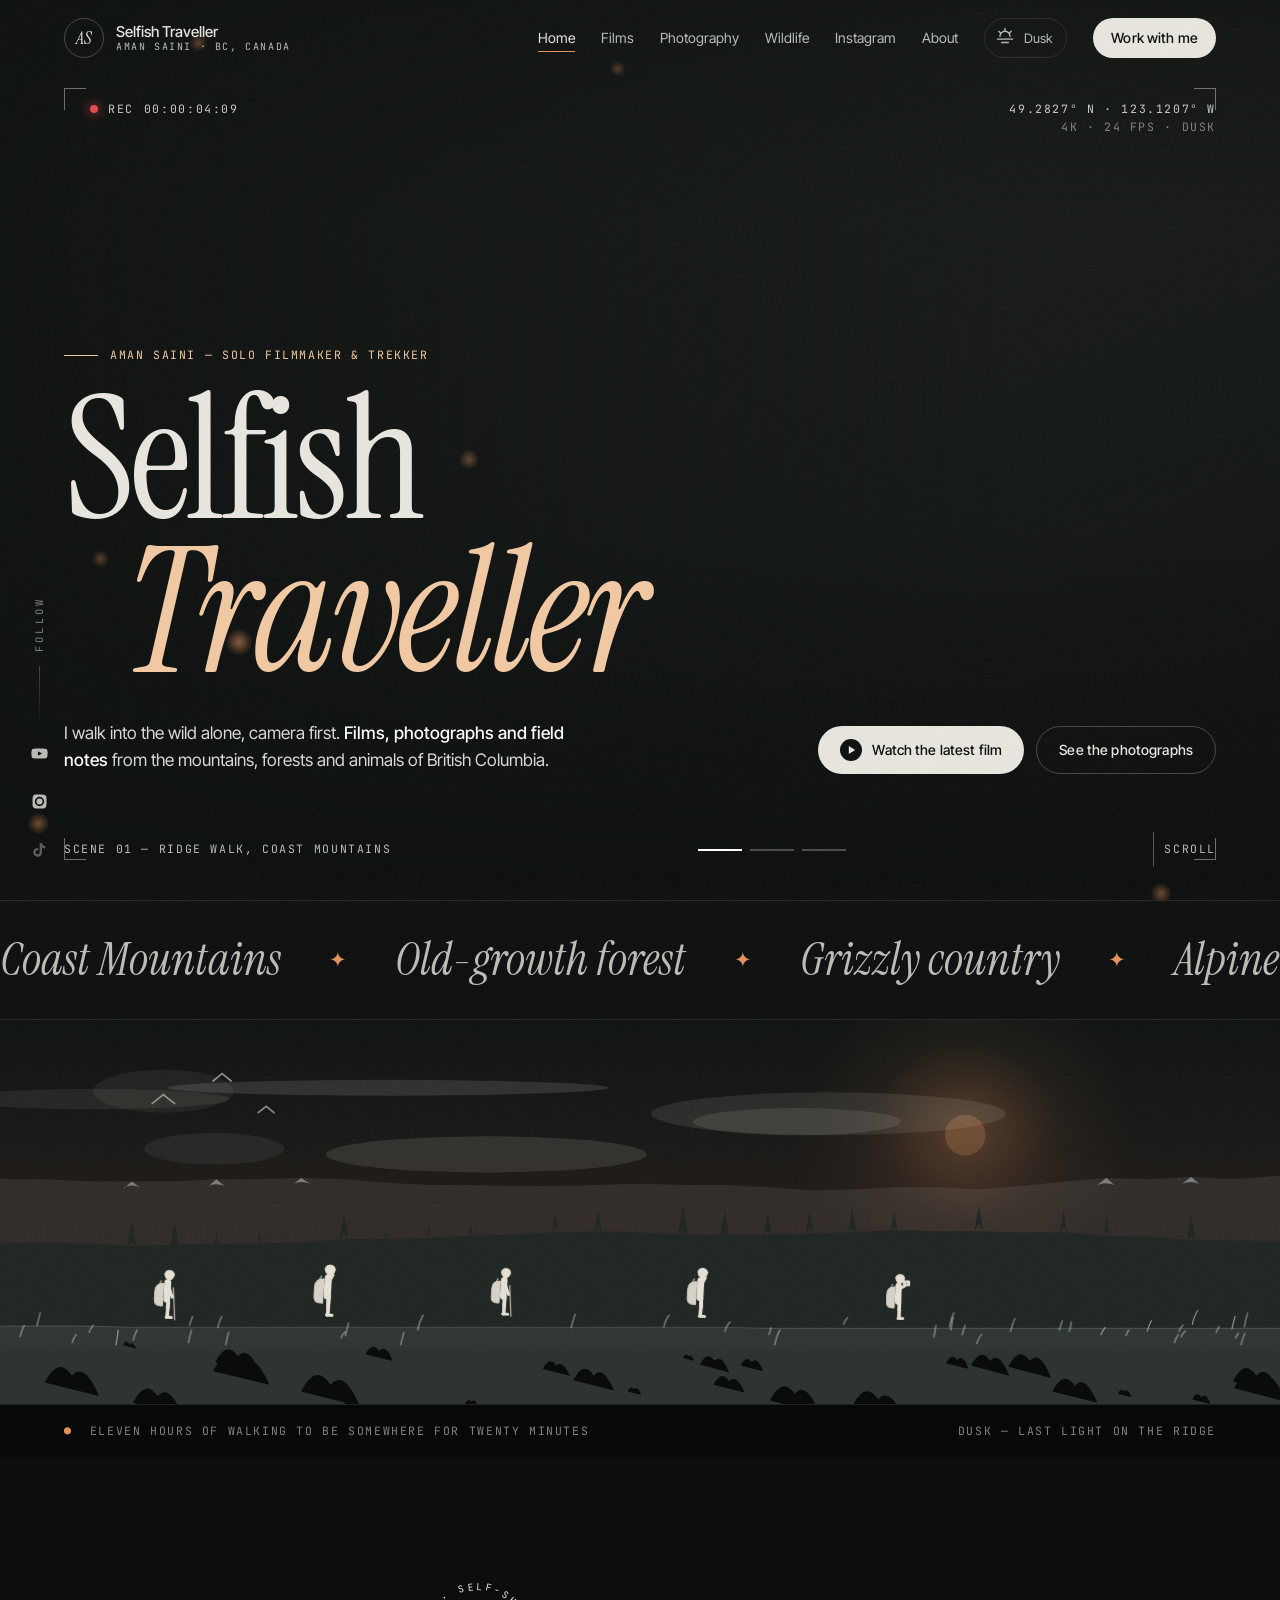
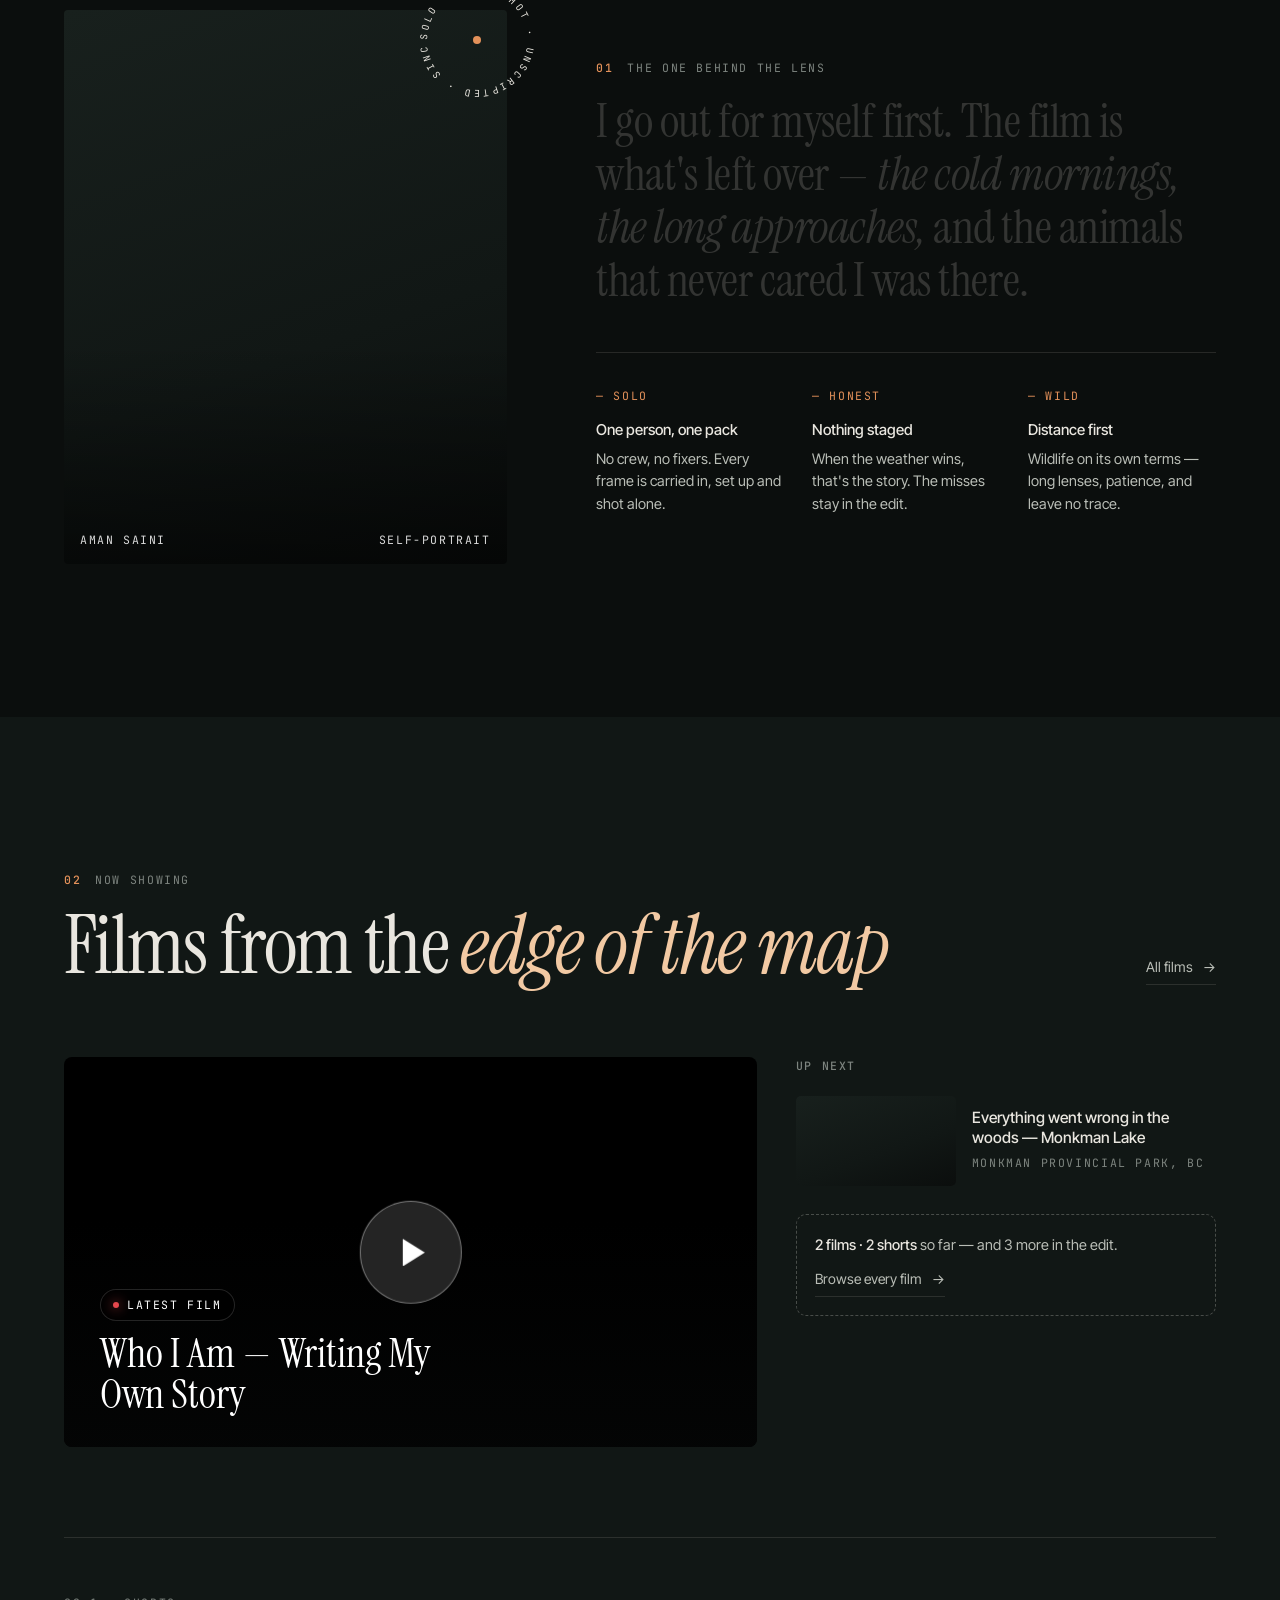
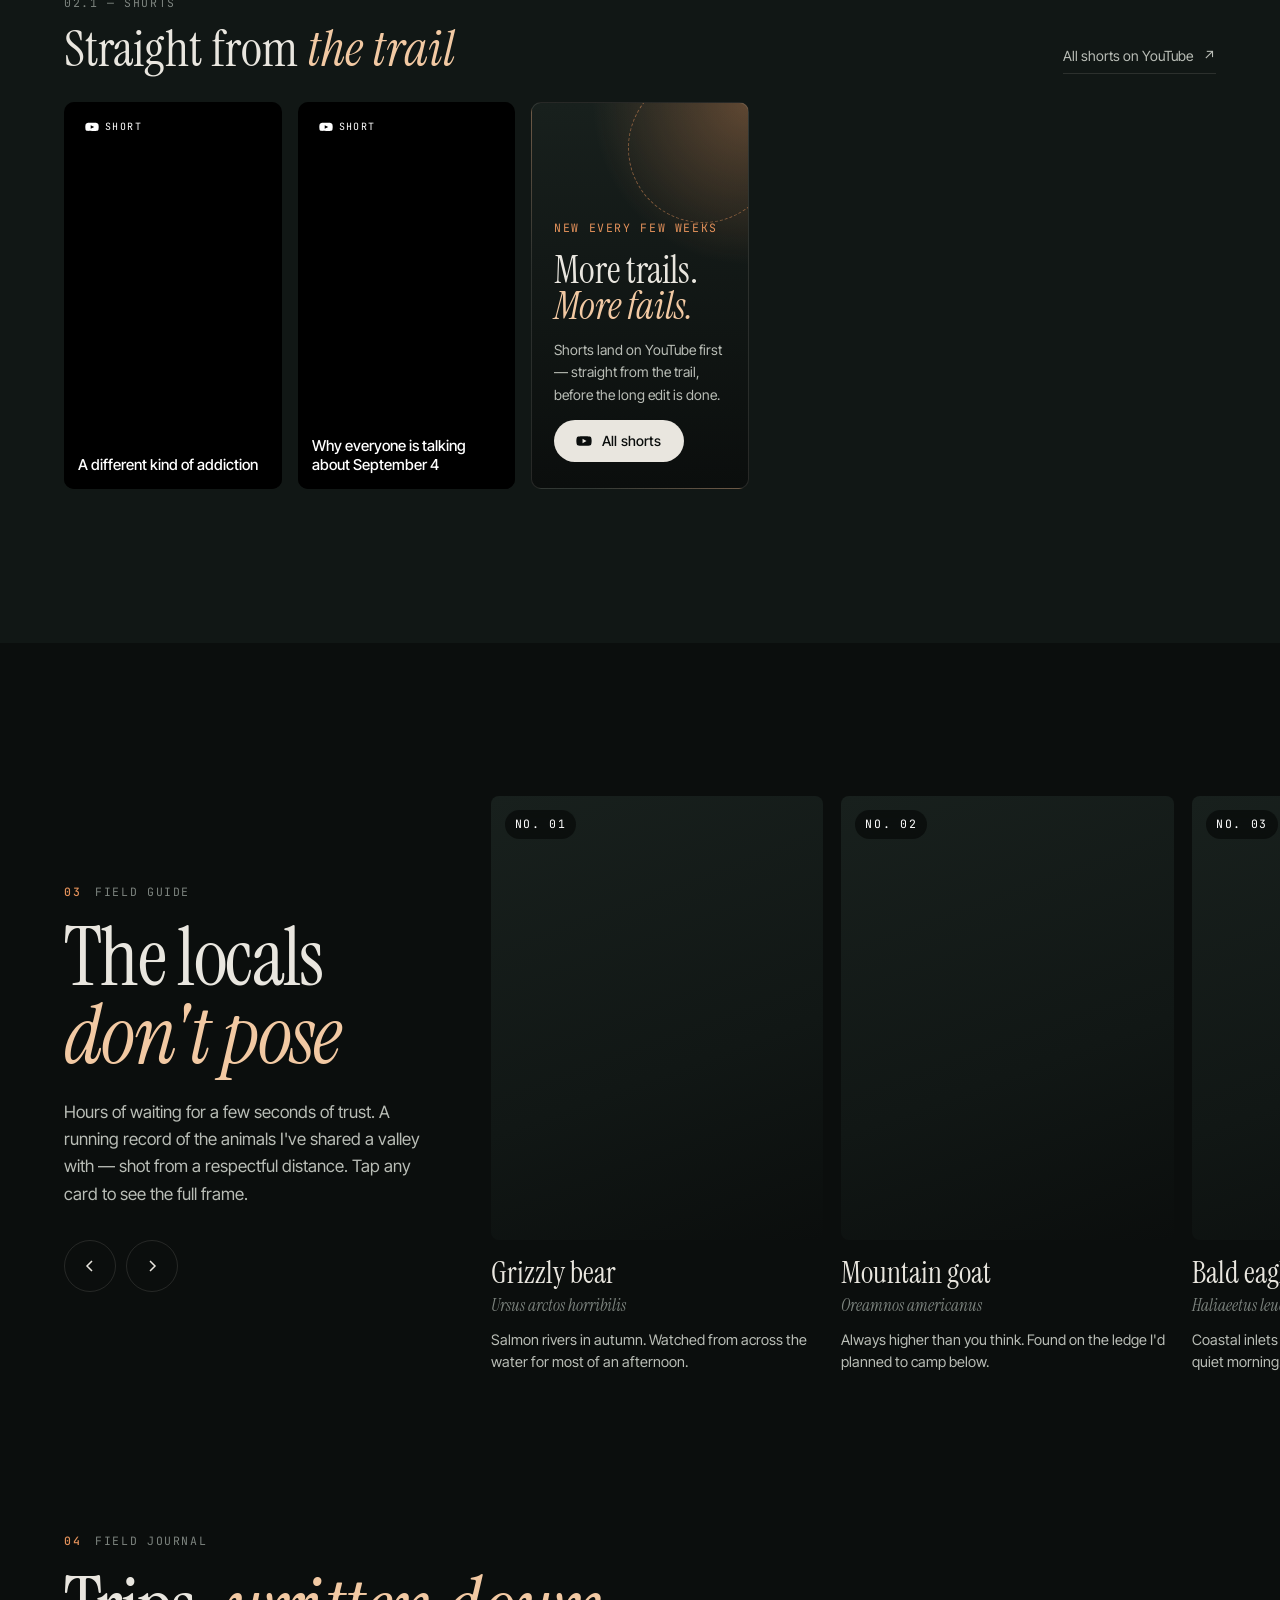
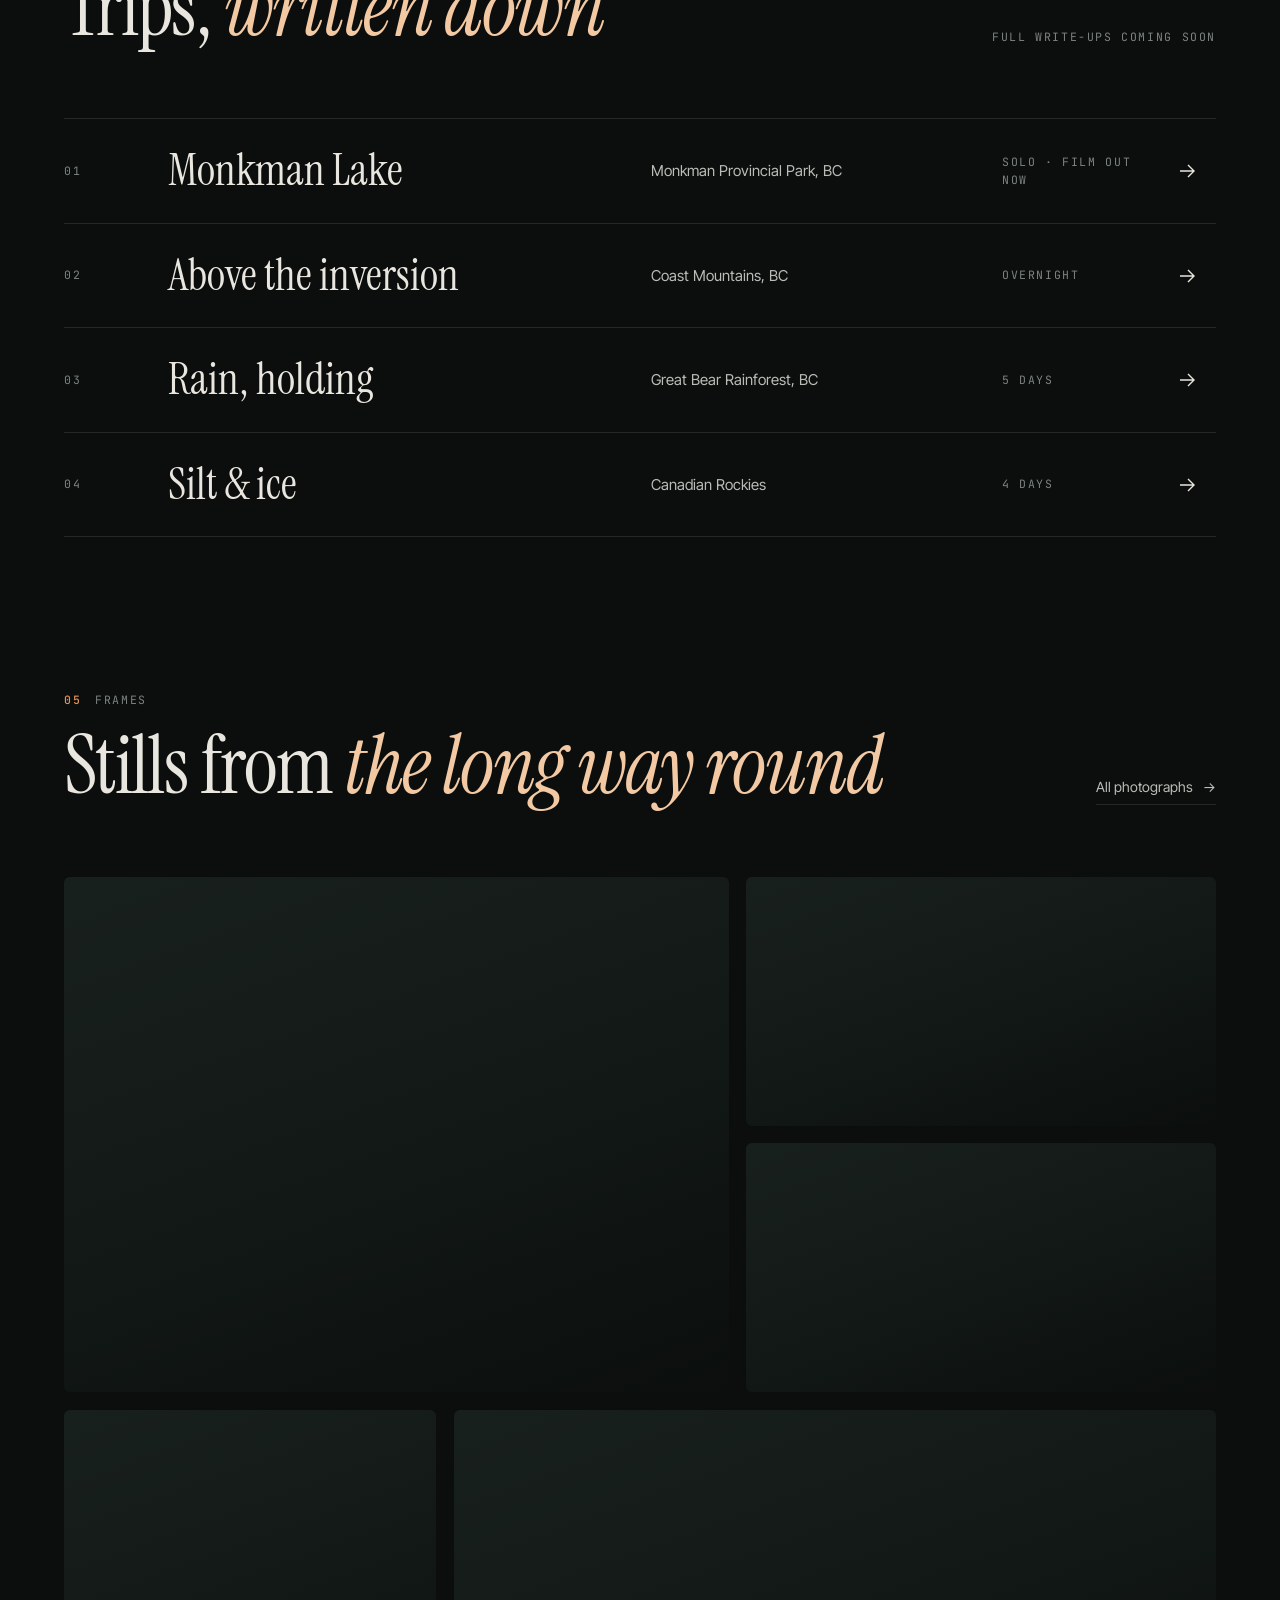
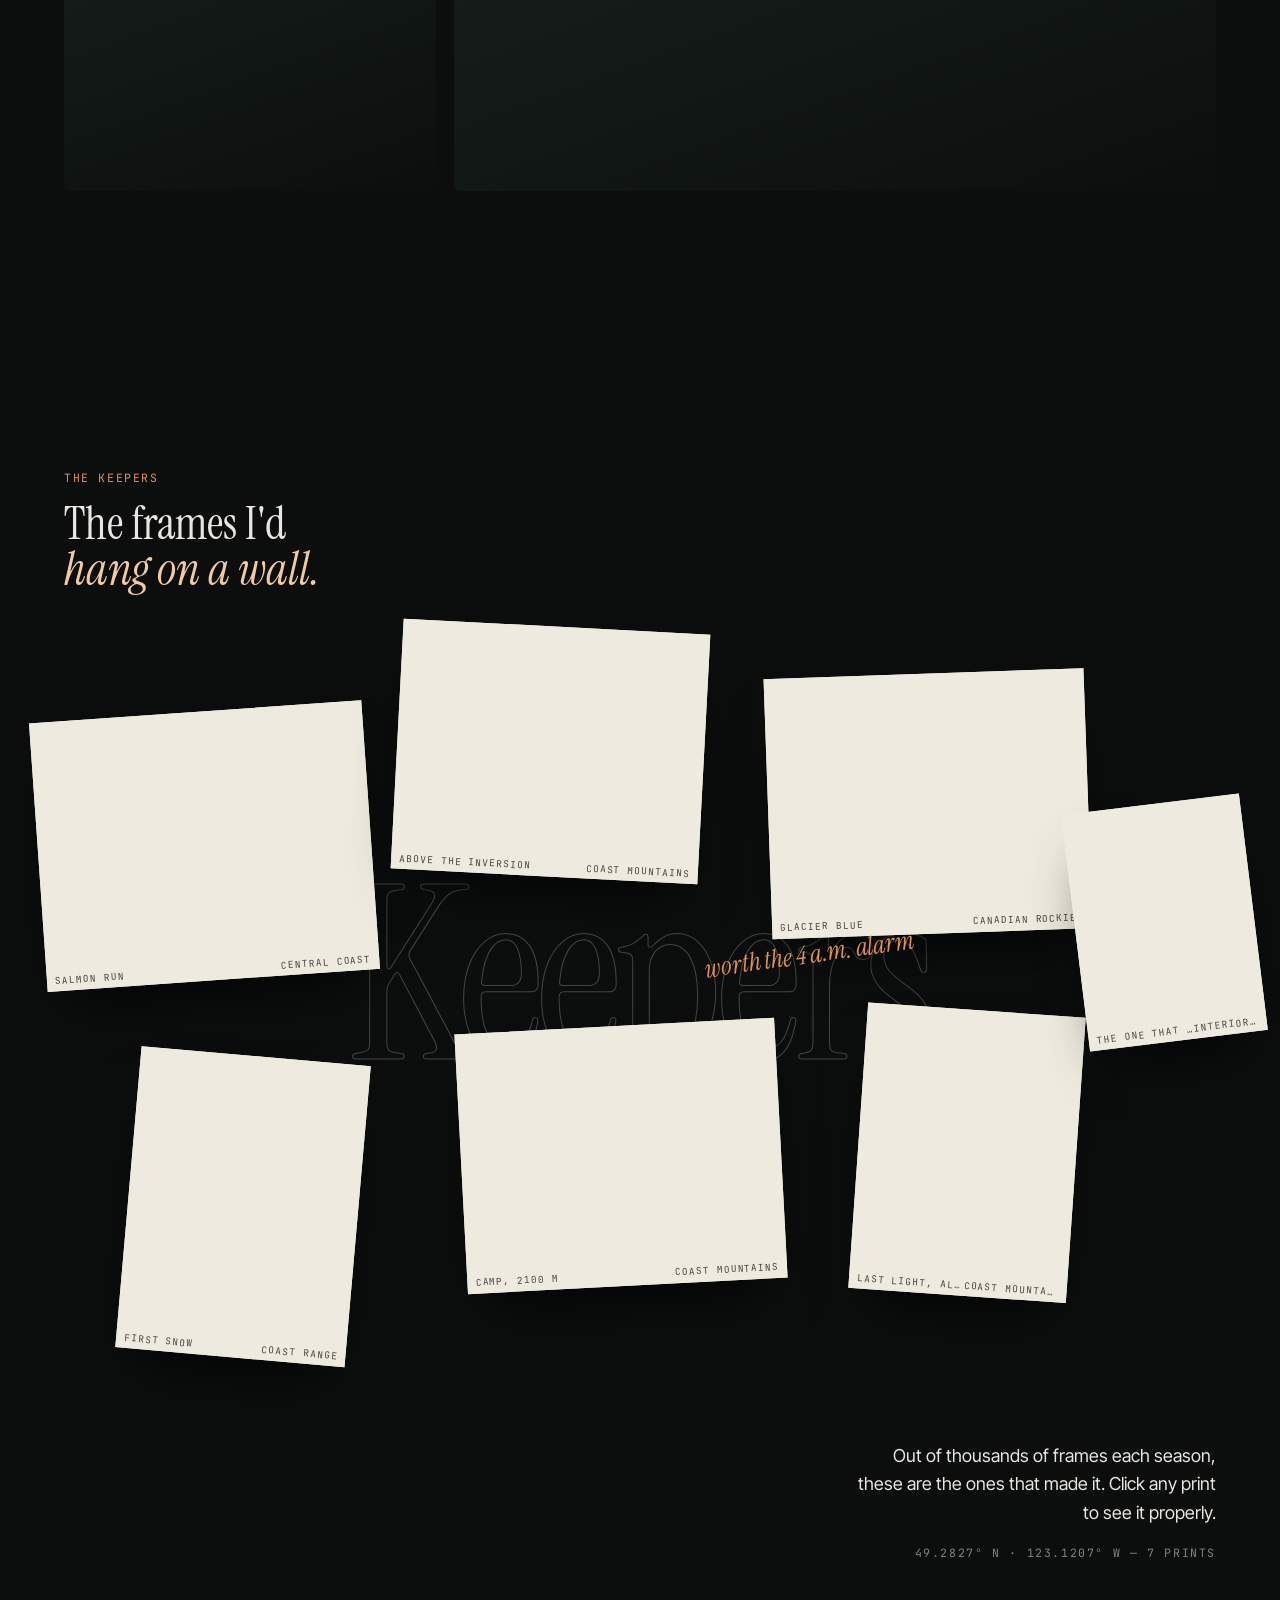
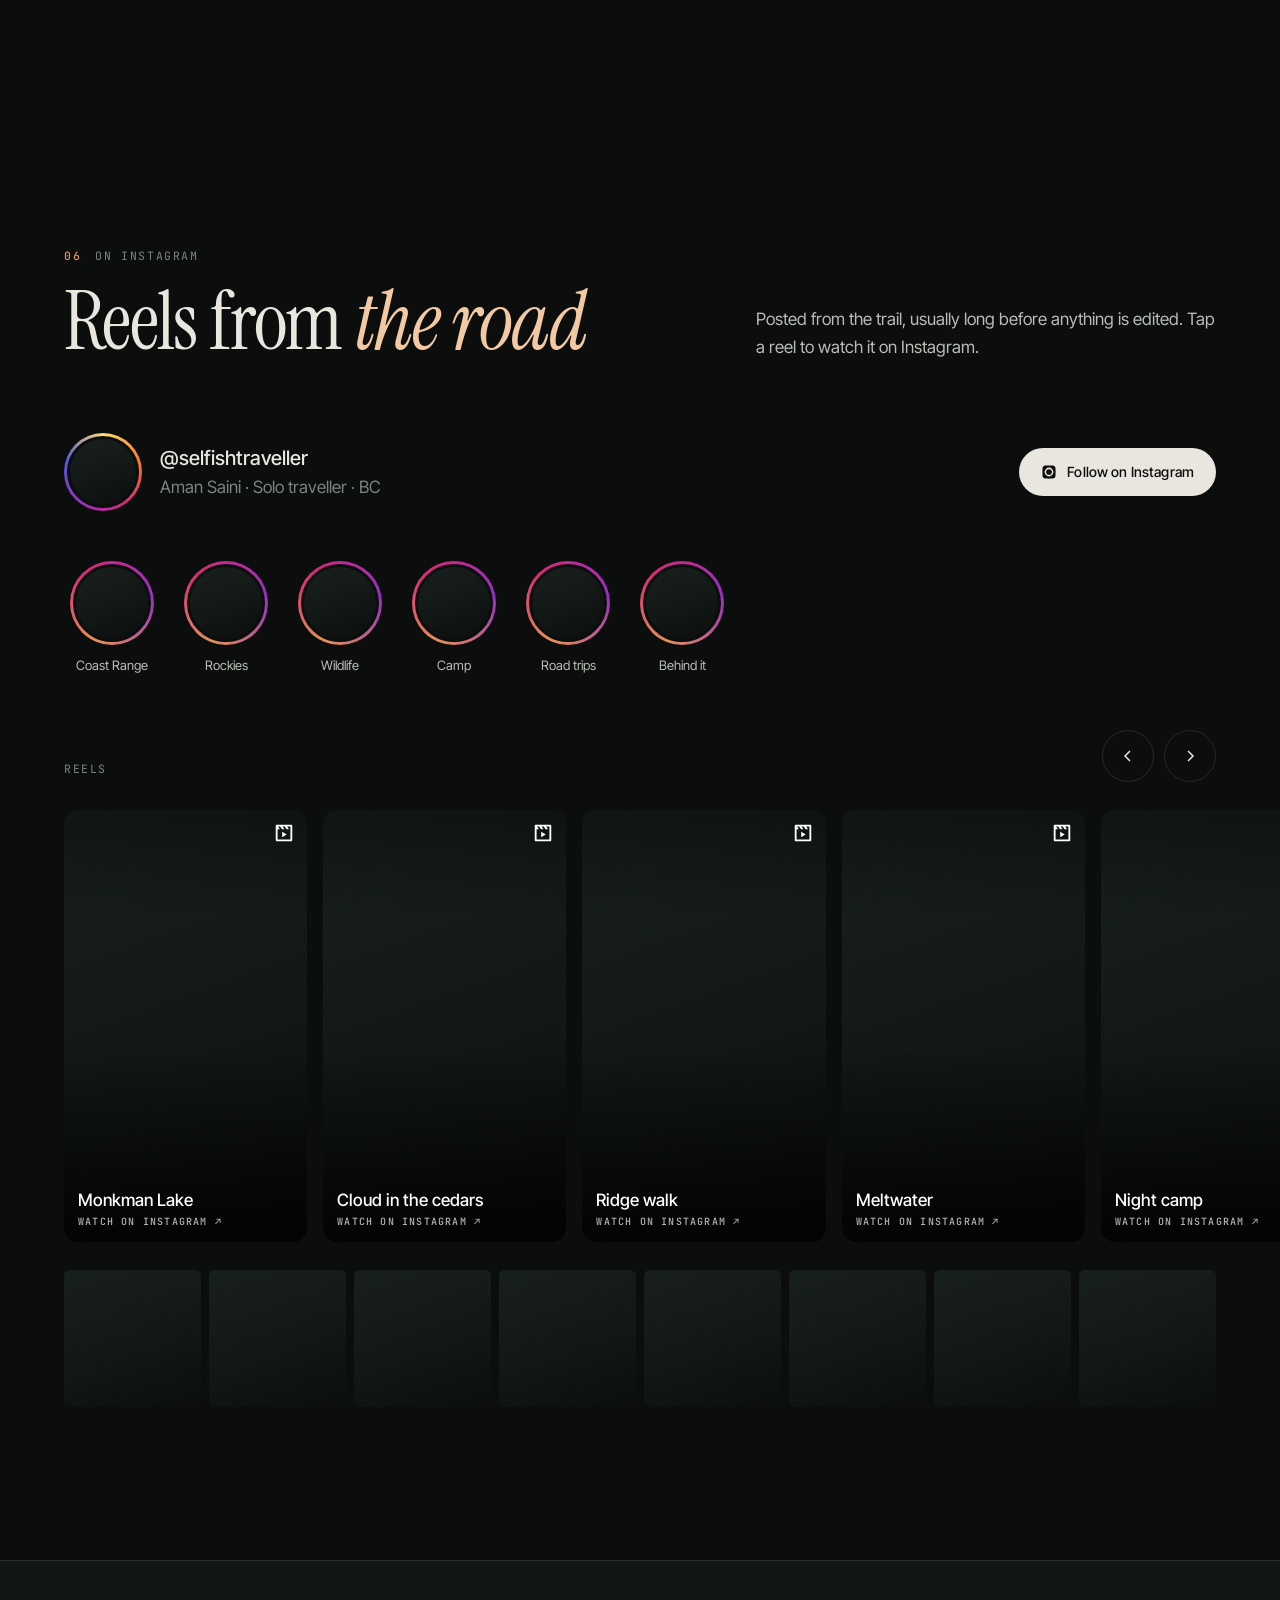
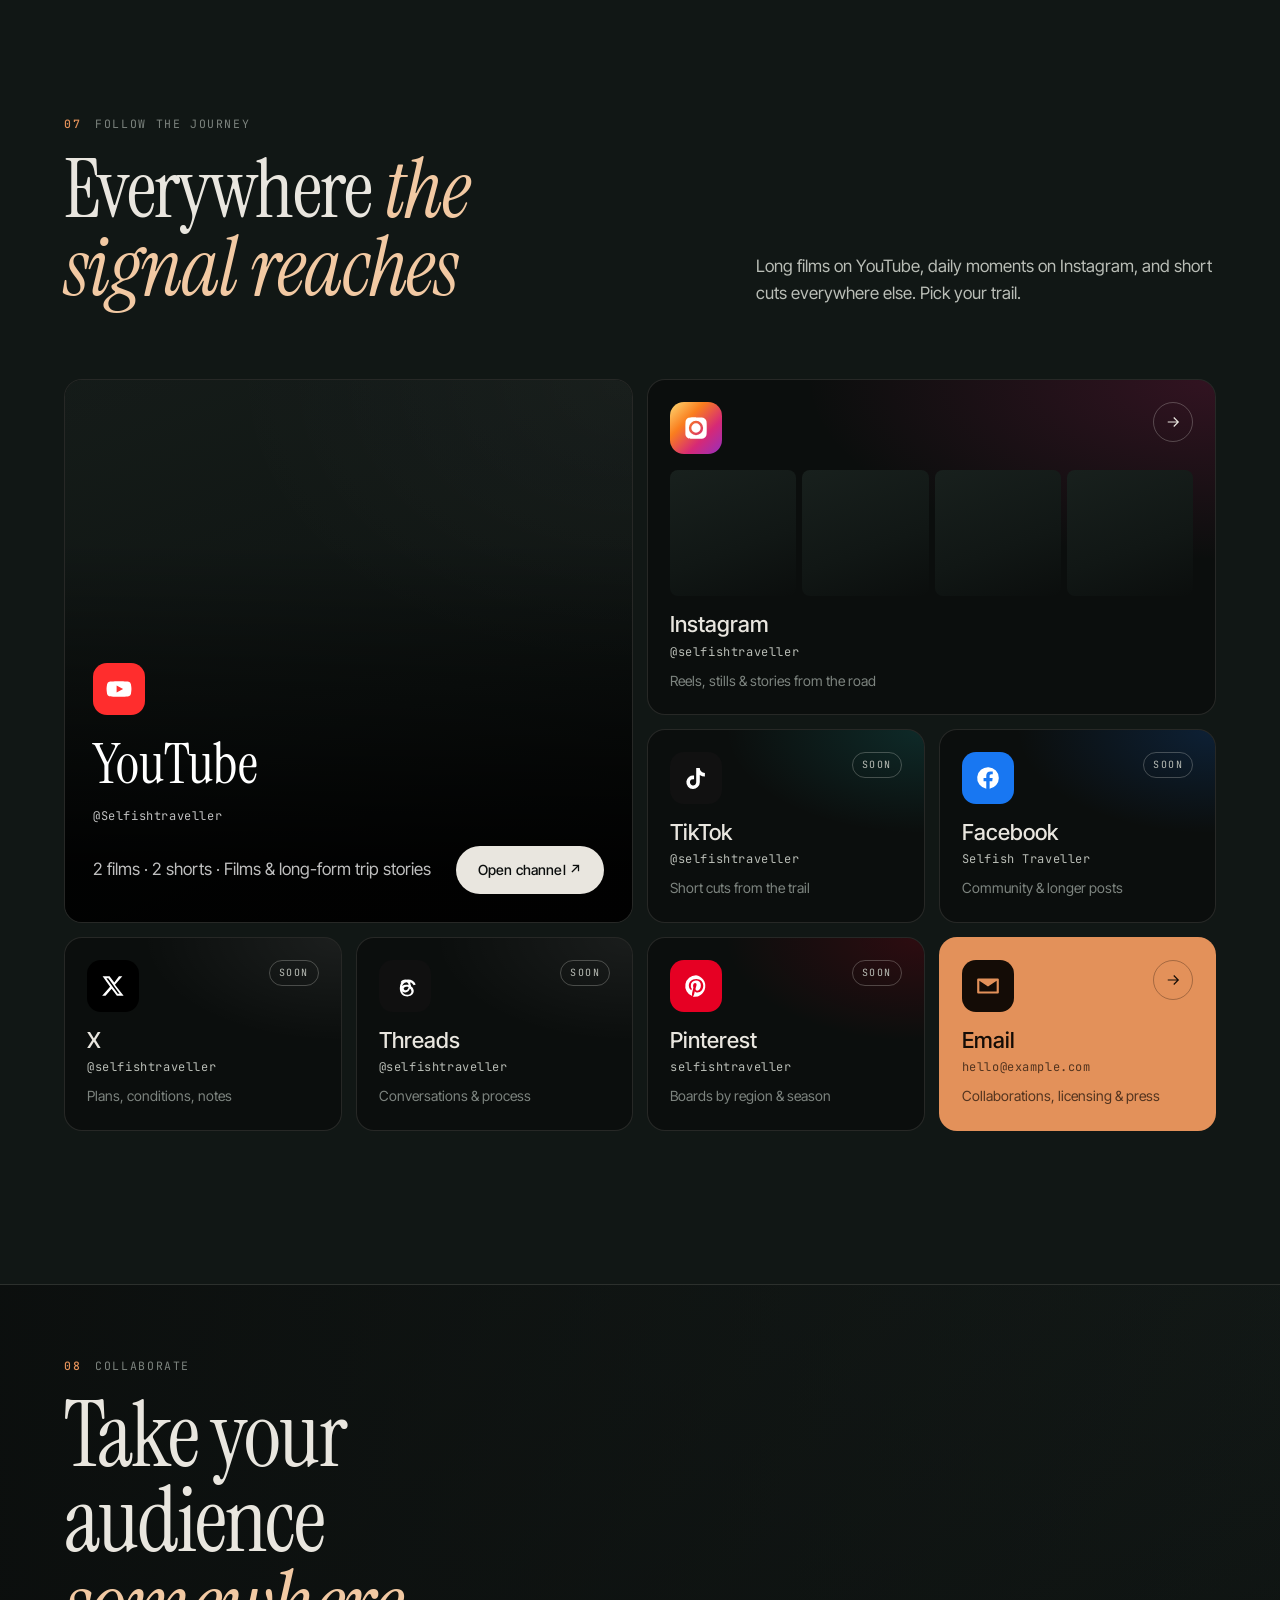
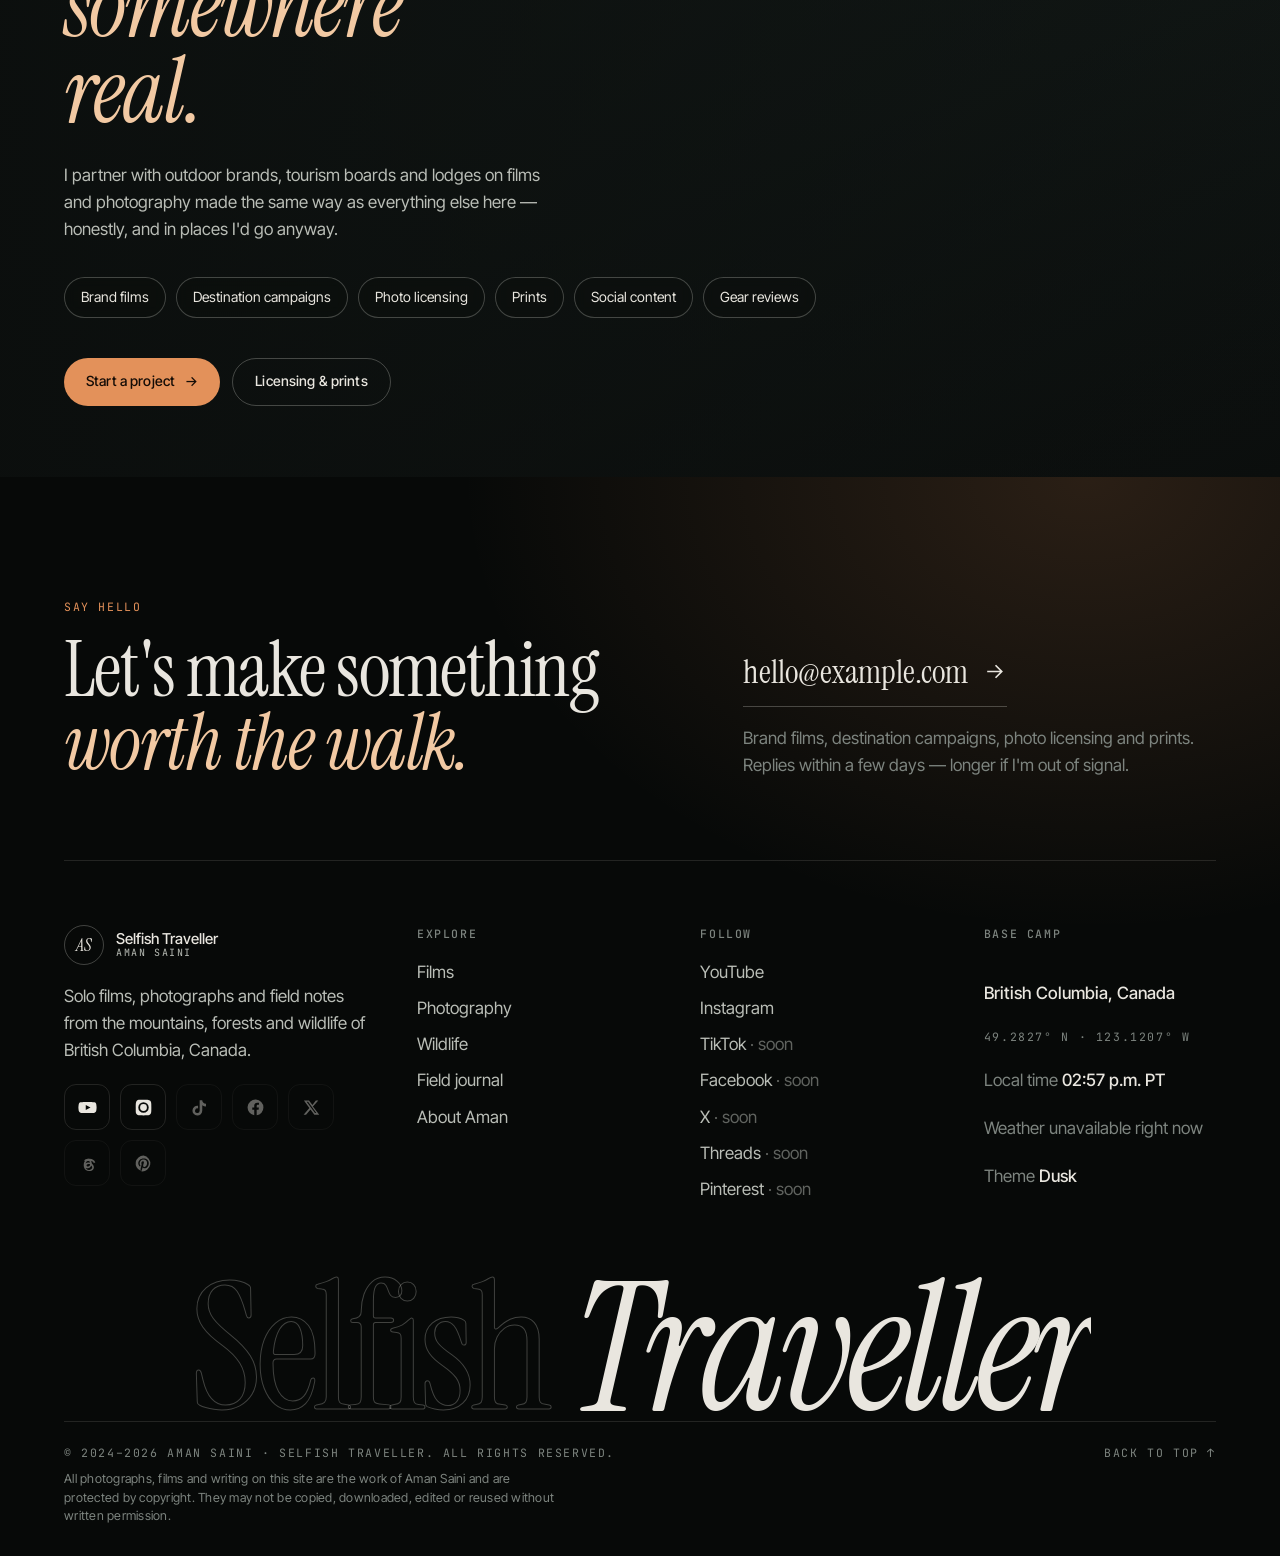
==== commit 1bc9c897: "New Design, New Look" ====
--- a/index.html
+++ b/index.html
@@ -1,334 +1,208 @@
-<!DOCTYPE html>
-<html lang="en">
+<!doctype html>
+<html lang="en" data-theme="dusk">
 <head>
-  <meta charset="UTF-8" />
-  <meta name="viewport" content="width=device-width, initial-scale=1.0" />
-  <title>Selfish Traveller — Adventure Filmmaker, Trekker &amp; Storyteller</title>
-  <meta name="description" content="Selfish Traveller is an adventure filmmaker and trekker documenting mountains, remote trails, and long journeys on foot across the Himalayas, the Andes, the Alps, and beyond." />
-  <link rel="canonical" href="https://w3bcooki3.github.io/" />
-
-  <!-- Open Graph -->
-  <meta property="og:type" content="website" />
-  <meta property="og:title" content="Selfish Traveller — Adventure Filmmaker, Trekker &amp; Storyteller" />
-  <meta property="og:description" content="Stories from the wild — films, photography, and long journeys through the world's mountains." />
-  <meta property="og:image" content="https://w3bcooki3.github.io/selfishtraveller/images/og-cover.jpg" />
-  <meta property="og:url" content="https://w3bcooki3.github.io/" />
-  <meta property="og:locale" content="en_US" />
-
-  <!-- Twitter / X -->
-  <meta name="twitter:card" content="summary_large_image" />
-  <meta name="twitter:title" content="Selfish Traveller — Adventure Filmmaker, Trekker &amp; Storyteller" />
-  <meta name="twitter:description" content="Stories from the wild — films, photography, and long journeys through the world's mountains." />
-  <meta name="twitter:image" content="https://w3bcooki3.github.io/selfishtraveller/images/og-cover.jpg" />
-
-  <link rel="icon" href="data:image/svg+xml,%3Csvg xmlns='http://www.w3.org/2000/svg' viewBox='0 0 32 32'%3E%3Crect width='32' height='32' rx='6' fill='%2314130F'/%3E%3Cpath d='M4 25L12 11L17 18.5L20.5 13.5L28 25H4Z' stroke='%23F4F1E9' stroke-width='2' fill='none'/%3E%3C/svg%3E" />
-
-  <link rel="preconnect" href="https://fonts.googleapis.com" />
-  <link rel="preconnect" href="https://fonts.gstatic.com" crossorigin />
-  <link href="https://fonts.googleapis.com/css2?family=Fraunces:opsz,wght@9..144,380..600&family=Archivo:wght@400;500;600;700&display=swap" rel="stylesheet" />
-
-  <link rel="stylesheet" href="css/style.css" />
-
-  <script type="application/ld+json">
-  {
-    "@context": "https://schema.org",
-    "@type": "Person",
-    "name": "Selfish Traveller",
-    "jobTitle": "Adventure Filmmaker, Trekker, Storyteller",
-    "url": "https://w3bcooki3.github.io/",
-    "sameAs": [
-      "https://instagram.com/REPLACE_ME",
-      "https://youtube.com/REPLACE_ME",
-      "https://tiktok.com/@REPLACE_ME",
-      "https://x.com/REPLACE_ME"
-    ]
-  }
-  </script>
+<meta charset="utf-8">
+<meta name="viewport" content="width=device-width, initial-scale=1, viewport-fit=cover">
+<title>Aman Saini — Selfish Traveller · Solo films & photography from British Columbia</title>
+<meta name="description" content="Solo films, photography and field notes by Aman Saini from the mountains, forests and wildlife of British Columbia, Canada.">
+<meta name="theme-color" content="#0b0e0d">
+<meta property="og:type" content="website">
+<meta property="og:site_name" content="Selfish Traveller">
+<meta property="og:title" content="Aman Saini — Selfish Traveller">
+<meta property="og:description" content="Solo films, photography and field notes from the wild edges of British Columbia.">
+<meta name="twitter:card" content="summary_large_image">
+<script>try{var t=localStorage.getItem("st-theme");document.documentElement.dataset.theme=["dusk","sun","rain","wind","forest","night"].indexOf(t)>-1?t:"dusk"}catch(e){}</script>
+<link rel="preconnect" href="https://fonts.googleapis.com">
+<link rel="preconnect" href="https://fonts.gstatic.com" crossorigin>
+<link rel="preconnect" href="https://images.unsplash.com">
+<link href="https://fonts.googleapis.com/css2?family=Instrument+Serif:ital@0;1&family=Inter+Tight:wght@300;400;500;600&family=JetBrains+Mono:wght@400;500&display=swap" rel="stylesheet">
+<link rel="stylesheet" href="assets/css/site.css">
 </head>
-<body>
-  <a class="skip-link" href="#main">Skip to content</a>
-
-  <!-- ============================= NAV ============================= -->
-  <header class="site-nav" role="banner">
-    <a href="#top" class="brand" aria-label="Selfish Traveller — home">
-      <span class="brand-mark" data-brand-mark></span>
-      <span data-brand-name>Selfish Traveller</span>
-    </a>
-    <nav class="nav-links" aria-label="Primary">
-      <ul data-nav-links></ul>
-    </nav>
-    <div class="nav-right">
-      <a class="nav-cta" href="#contact">Start a project</a>
-      <button class="nav-toggle" aria-label="Open menu" aria-expanded="false" aria-controls="mobile-menu">
-        <span></span>
-      </button>
-    </div>
-  </header>
-
-  <nav id="mobile-menu" class="mobile-menu" aria-label="Mobile">
-    <ul data-nav-links></ul>
-    <div class="mobile-meta">
-      <a class="text-link" href="mailto:hello@arjunmehta.com">hello@arjunmehta.com</a>
-      <span>Manali, Himachal Pradesh</span>
-    </div>
-  </nav>
-
-  <main id="main">
-    <!-- ============================= HERO ============================= -->
-    <section class="hero" id="top">
-      <div class="hero-media" aria-hidden="true">
-        <img src="https://images.unsplash.com/photo-1766946162224-412e5c76a299?w=1920&q=80&auto=format&fit=crop" alt="" />
-      </div>
-      <div class="hero-inner">
-        <h1 class="display-1 hero-title" data-hero-name>Selfish Traveller</h1>
-        <p class="lede hero-sub" data-hero-tagline>Stories from the wild.</p>
-        <span class="hero-role" data-hero-role>Adventure filmmaker. Trekker. Storyteller.</span>
-        <div class="hero-actions">
-          <a class="btn btn-primary" href="#journeys">Explore my journeys</a>
-          <a class="btn btn-ghost" href="#films">Watch the stories</a>
+<body data-page="home">
+<a class="skip" href="#main">Skip to content</a>
+<div class="grain" aria-hidden="true"></div>
+<header id="site-header"></header>
+
+<main id="main">
+<!-- ══ HERO ══ -->
+<section class="hero bars" id="top" aria-label="Introduction">
+  <div class="hero__slides" aria-hidden="true">
+    <div class="slide ph is-on"><img src="https://images.unsplash.com/photo-1599689623641-285bac600d41?auto=format&fit=crop&w=2400&q=78" alt=""></div>
+  </div>
+  <div class="hero__tint" aria-hidden="true"></div>
+  <div class="hero__shade" aria-hidden="true"></div>
+  <canvas class="wx" aria-hidden="true"></canvas>
+  <div class="corners" aria-hidden="true"><i></i><i></i><i></i><i></i></div>
+  <div class="hud hud--tl mono fade-in" aria-hidden="true"><span class="rec"></span> REC <span id="tc">00:00:00:00</span></div>
+  <div class="hud hud--tr mono fade-in" aria-hidden="true">49.2827° N · 123.1207° W<br><span style="opacity:.6">4K · 24 FPS · <span data-theme-name>Dusk</span></span></div>
+  <div class="hero__body">
+    <div class="wrap">
+      <span class="kicker mono fade-in">Aman Saini — solo filmmaker &amp; trekker</span>
+      <h1 class="h1"><span class="ln"><span>Selfish</span></span><span class="ln"><span><em>Traveller</em></span></span></h1>
+      <div class="hero__row fade-in">
+        <p class="hero__lead">I walk into the wild alone, camera first. <strong>Films, photographs and field notes</strong> from the mountains, forests and animals of British Columbia.</p>
+        <div class="cta-row">
+          <a class="btn btn--light" href="#films"><span class="play"><svg viewBox="0 0 8 10"><path d="M0 0l8 5-8 5z" fill="currentColor"/></svg></span>Watch the latest film</a>
+          <a class="btn btn--ghost" href="photography.html">See the photographs</a>
         </div>
-        <div class="hero-social" data-hero-social aria-label="Social links"></div>
-      </div>
-      <div class="scroll-cue"><span>Scroll</span><span class="line"></span></div>
-    </section>
-
-    <!-- ============================= ABOUT ============================= -->
-    <section class="section on-bone" id="about">
-      <div class="container">
-        <div class="about-grid">
-          <div class="about-portrait reveal">
-            <img src="https://images.unsplash.com/photo-1543169564-be8896b30cdb?w=900&q=80&auto=format&fit=crop" alt="Selfish Traveller on a ridgeline above the treeline" loading="lazy" width="800" height="1000" />
-          </div>
-          <div class="about-copy reveal">
-            <h2 class="display-2">Seven years, one question: what's over the next ridge?</h2>
-            <div class="body-copy">
-              <p>I grew up in Manali, at the edge of the Pir Panjal, which meant the mountains were never a destination — they were just where the horizon happened to sit. Ten years ago I started carrying a camera on treks that used to be just for me. It changed how I walked. You notice more when you're looking for a shot.</p>
-              <p>Since then I've spent close to seven years on trails across Nepal, Patagonia, the Alps, and home in the Himalayas — filming, writing, and mostly just paying attention. I'm not chasing summits for the sake of a list. I'm interested in what a place looks like on day nine, when the novelty's worn off and something more honest starts to show.</p>
-            </div>
-            <div class="stat-row" data-stats></div>
-          </div>
-        </div>
-      </div>
-    </section>
-
-    <!-- ============================= FEATURED JOURNEYS ============================= -->
-    <section class="section" id="journeys">
-      <div class="container">
-        <div class="section-head split">
-          <div>
-            <h2 class="display-2">Nine ranges, one long walk</h2>
-          </div>
-          <p class="lede" style="margin:0">Each journey below is a full expedition — days on trail, not a weekend hike. Open one to see the route, the terrain, and the film that came out of it.</p>
-        </div>
-        <div class="journey-grid" data-journey-grid></div>
-      </div>
-    </section>
-
-    <!-- ============================= TRAIL LOG ============================= -->
-    <section class="section on-bone" id="trail-log">
-      <div class="container">
-        <div class="section-head">
-          <h2 class="display-2">Shorter dispatches from the field</h2>
-        </div>
-        <div class="filter-row" data-trail-filters role="group" aria-label="Filter trail log by category"></div>
-        <div class="trail-list" data-trail-grid></div>
-      </div>
-    </section>
-
-    <!-- ============================= FILMS ============================= -->
-    <section class="section" id="films">
-      <div class="container">
-        <div class="section-head">
-          <span class="eyebrow">Films</span>
-          <h2 class="display-2">The stories, in motion</h2>
-        </div>
-        <button class="featured-video" data-featured-video type="button"></button>
-        <div class="video-grid" data-video-grid></div>
-        <div style="margin-top:2.5rem">
-          <a class="text-link" href="https://youtube.com/REPLACE_ME" target="_blank" rel="noopener">Watch the full archive on YouTube</a>
-        </div>
-      </div>
-    </section>
-
-    <!-- ============================= PHOTOGRAPHY ============================= -->
-    <section class="section on-ink-soft" id="photography">
-      <div class="container">
-        <div class="section-head">
-          <h2 class="display-2">A curated field archive</h2>
-        </div>
-        <div class="filter-row" data-photo-filters role="group" aria-label="Filter photography by category"></div>
-        <div class="masonry" data-photo-grid></div>
-      </div>
-    </section>
-
-    <!-- ============================= FEATURED STORY ============================= -->
-    <section id="story" data-story aria-labelledby="story-title">
-      <div class="story-hero">
-        <img data-story-hero src="" alt="" loading="lazy" />
-        <div class="story-hero-copy container">
-          <span class="eyebrow">Featured story</span>
-          <h2 class="display-1 story-hero-title" id="story-title" data-story-title></h2>
-          <p class="lede" data-story-subtitle style="margin-top:0.75rem"></p>
-          <div class="story-hero-meta">
-            <span data-story-location></span>
-            <span data-story-date></span>
-            <span data-story-duration></span>
-          </div>
-        </div>
-      </div>
-      <div class="section story-body-wrap">
-        <div class="container story-grid">
-          <div class="story-text-col">
-            <p class="story-quote" data-story-quote></p>
-            <div class="story-text" data-story-text></div>
-            <div class="story-cta">
-              <a class="btn btn-ghost" href="#films">Watch the film</a>
-            </div>
-          </div>
-          <div class="story-side" data-story-side></div>
-        </div>
-      </div>
-    </section>
-
-    <!-- ============================= GEAR / FIELD KIT ============================= -->
-    <section class="section on-bone" id="field-kit">
-      <div class="container">
-        <div class="section-head">
-          <span class="eyebrow">My field kit</span>
-          <h2 class="display-2">What actually comes on a trek</h2>
-          <p class="lede">Not an ad, just the gear I trust after enough cold mornings to know what earns its weight.</p>
-        </div>
-        <div class="gear-grid" data-gear-grid></div>
-      </div>
-    </section>
-
-    <!-- ============================= SOCIAL ============================= -->
-    <section class="section" id="follow">
-      <div class="container">
-        <div class="section-head">
-          <span class="eyebrow">Follow the journey</span>
-          <h2 class="display-2">Most of it happens between posts</h2>
-        </div>
-        <div class="social-panel">
-          <div class="social-list" data-social-list></div>
-          <div>
-            <p class="stone-text" style="margin-bottom:1rem">Recent moments on Instagram</p>
-            <div class="insta-strip" data-insta-strip></div>
-          </div>
-        </div>
-      </div>
-    </section>
-
-    <!-- ============================= CONTACT ============================= -->
-    <section class="section on-bone" id="contact">
-      <div class="container">
-        <div class="contact-grid">
-          <div class="contact-info reveal">
-            <h2 class="display-2">Want to collaborate?</h2>
-            <p class="lede" style="margin-top:0.75rem">For film projects, brand collaborations, expeditions, or just to say hello.</p>
-            <div class="contact-info-row">
-              <div class="label">Email</div>
-              <div class="value"><a data-contact-email class="text-link" href="#"></a></div>
-            </div>
-            <div class="contact-info-row">
-              <div class="label">Based in</div>
-              <div class="value" data-contact-base></div>
-            </div>
-            <div class="contact-info-row">
-              <div class="label">Open to</div>
-              <div class="value" style="font-family:var(--body); font-size:1rem; font-weight:500;">Film &amp; brand partnerships, guided expeditions, photography licensing</div>
-            </div>
-          </div>
-          <form class="contact-form reveal" id="contact-form" action="https://formspree.io/f/REPLACE_ME" method="POST">
-            <div class="form-row-2">
-              <div class="form-field">
-                <label for="name">Name</label>
-                <input type="text" id="name" name="name" required />
-              </div>
-              <div class="form-field">
-                <label for="email">Email</label>
-                <input type="email" id="email" name="email" required />
-              </div>
-            </div>
-            <div class="form-field">
-              <label for="reason">What's this about?</label>
-              <select id="reason" name="reason">
-                <option>Brand collaboration</option>
-                <option>Film / video project</option>
-                <option>Expedition or guiding inquiry</option>
-                <option>Photography licensing</option>
-                <option>Something else</option>
-              </select>
-            </div>
-            <div class="form-field">
-              <label for="message">Message</label>
-              <textarea id="message" name="message" required></textarea>
-            </div>
-            <button class="btn btn-primary" type="submit">Send message</button>
-            <p class="form-note" id="form-status" role="status" style="display:none"></p>
-            <p class="form-note">This form is ready to connect to Formspree or Netlify Forms — see README.md.</p>
-          </form>
-        </div>
-      </div>
-    </section>
-  </main>
-
-  <!-- ============================= FOOTER ============================= -->
-  <footer class="site-footer">
-    <div class="container">
-      <div class="footer-top">
-        <div>
-          <div class="footer-brand-line">
-            <span class="brand-mark" data-brand-mark style="width:24px;height:24px"></span>
-            <span data-footer-name>Selfish Traveller</span>
-          </div>
-          <p class="footer-tagline">Collecting stories, not souvenirs.</p>
-          <div class="footer-social" style="margin-top:1.5rem" data-footer-social></div>
-        </div>
-        <div>
-          <div class="footer-col-title">Explore</div>
-          <ul class="footer-links" data-footer-nav></ul>
-        </div>
-        <div>
-          <div class="footer-col-title">Contact</div>
-          <ul class="footer-links">
-            <li><a class="text-link" data-contact-email href="#"></a></li>
-            <li><span data-contact-base></span></li>
-          </ul>
-        </div>
-        <div>
-          <div class="footer-col-title">Based in</div>
-          <ul class="footer-links">
-            <li>Manali, Himachal Pradesh</li>
-            <li>Available worldwide</li>
-          </ul>
-        </div>
-      </div>
-      <div class="footer-bottom">
-        <span>© <span data-footer-year></span> <span data-footer-copyright-name></span>. All rights reserved.</span>
-        <span>Built for the trail, not the algorithm.</span>
-      </div>
-    </div>
-  </footer>
-
-  <!-- ============================= LIGHTBOXES ============================= -->
-  <div class="lightbox" id="video-lightbox" role="dialog" aria-modal="true" aria-label="Video player">
-    <div class="lightbox-content">
-      <button class="lightbox-close"><span aria-hidden="true" style="width:14px;height:14px;display:inline-block">✕</span> Close</button>
-      <div class="lightbox-frame-wrap"></div>
-      <p class="lightbox-caption"></p>
-    </div>
-  </div>
-
-  <div class="lightbox" id="photo-lightbox" role="dialog" aria-modal="true" aria-label="Photo viewer">
-    <div class="lightbox-content">
-      <button class="lightbox-close"><span aria-hidden="true" style="width:14px;height:14px;display:inline-block">✕</span> Close</button>
-      <img src="" alt="" />
-      <p class="lightbox-caption"></p>
-    </div>
-  </div>
-
-  <script src="js/data.js"></script>
-  <script src="js/main.js"></script>
+      </div>
+    </div>
+  </div>
+  <div class="hero__foot">
+    <div class="wrap mono">
+      <span class="cap" id="cap" aria-live="polite">Scene 01 — Ridge walk, Coast Mountains</span>
+      <div class="dots" id="dots" aria-label="Hero scenes"><button class="is-on" aria-label="Scene 1"></button><button aria-label="Scene 2"></button><button aria-label="Scene 3"></button></div>
+      <span class="scroll-cue"><i></i>Scroll</span>
+    </div>
+  </div>
+</section>
+
+<div class="marquee" aria-hidden="true"><div class="marquee__track">
+  <span>Coast Mountains</span><span>Old-growth forest</span><span>Grizzly country</span><span>Alpine lakes</span><span>Solo treks</span><span>Wild camps</span><span>Canadian Rockies</span>
+  <span>Coast Mountains</span><span>Old-growth forest</span><span>Grizzly country</span><span>Alpine lakes</span><span>Solo treks</span><span>Wild camps</span><span>Canadian Rockies</span>
+</div></div>
+
+<!-- the walking party — changes with the theme -->
+<div class="trek-slot" aria-hidden="true"></div>
+
+<!-- ══ ABOUT ══ -->
+<section class="sec" id="about">
+  <div class="wrap maker">
+    <figure class="portrait rv">
+      <span class="ph rv-img"><img src="https://images.unsplash.com/photo-1611925939562-3483c4095d13?auto=format&fit=crop&w=1000&h=1250&q=78" alt="Aman filming at sunset (stand-in photo — replace with a real portrait)" loading="lazy"></span>
+      <figcaption class="mono"><span>Aman Saini</span><span>Self-portrait</span></figcaption>
+      <svg class="stamp" viewBox="0 0 128 128" aria-hidden="true"><defs><path id="c" d="M64,64 m-50,0 a50,50 0 1,1 100,0 a50,50 0 1,1 -100,0"/></defs><text><textPath href="#c">Solo · Self-shot · Unscripted · Since day one ·</textPath></text><circle cx="64" cy="64" r="4"/></svg>
+    </figure>
+    <div>
+      <div class="chapter mono rv"><b>01</b> The one behind the lens</div>
+      <p class="statement" id="statement">I go out for myself first. The film is what's left over — <em>the cold mornings, the long approaches,</em> and the animals that never cared I was there.</p>
+      <div class="tenets">
+        <div class="rv"><span class="mono">— Solo</span><h3>One person, one pack</h3><p>No crew, no fixers. Every frame is carried in, set up and shot alone.</p></div>
+        <div class="rv"><span class="mono">— Honest</span><h3>Nothing staged</h3><p>When the weather wins, that's the story. The misses stay in the edit.</p></div>
+        <div class="rv"><span class="mono">— Wild</span><h3>Distance first</h3><p>Wildlife on its own terms — long lenses, patience, and leave no trace.</p></div>
+      </div>
+    </div>
+  </div>
+</section>
+
+<!-- ══ FILMS + SHORTS ══ -->
+<section class="sec films" id="films">
+  <div class="wrap">
+    <div class="sec-head">
+      <div><div class="chapter mono rv"><b>02</b> Now showing</div><h2 class="h2 rv">Films from the <em>edge of the map</em></h2></div>
+      <a class="link rv" href="films.html">All films <span>→</span></a>
+    </div>
+    <div class="films__grid">
+      <div id="featured"></div>
+      <div class="side" id="upnext"></div>
+    </div>
+    <div class="shorts">
+      <div class="shorts__head">
+        <div><span class="mono" style="color:var(--fog-3)">02.1 — Shorts</span><h3 class="rv">Straight from <em>the trail</em></h3></div>
+        <a class="link" href="https://www.youtube.com/@Selfishtraveller/shorts" target="_blank" rel="noopener">All shorts on YouTube <span>↗</span></a>
+      </div>
+      <div class="shelf" id="shelf"></div>
+    </div>
+  </div>
+</section>
+
+<!-- ══ WILDLIFE ══ -->
+<section class="sec" id="wild">
+  <div class="wrap wild__layout">
+    <div class="wild__intro">
+      <div class="chapter mono rv"><b>03</b> Field guide</div>
+      <h2 class="h2 rv">The locals <em>don't pose</em></h2>
+      <p class="rv">Hours of waiting for a few seconds of trust. A running record of the animals I've shared a valley with — shot from a respectful distance. Tap any card to see the full frame.</p>
+      <div class="arrows rv">
+        <button id="prev" aria-label="Previous animal"><svg width="16" height="16" viewBox="0 0 16 16" fill="none" stroke="currentColor" stroke-width="1.5"><path d="M10 3L5 8l5 5"/></svg></button>
+        <button id="next" aria-label="Next animal"><svg width="16" height="16" viewBox="0 0 16 16" fill="none" stroke="currentColor" stroke-width="1.5"><path d="M6 3l5 5-5 5"/></svg></button>
+      </div>
+    </div>
+    <div class="strip" id="strip">
+      <a class="card rv" href="photography.html" data-photo="p03" data-group="wild"><span class="ph" style="display:block" data-photo-img><span class="tag mono">No. 01</span><span class="zoom"><svg width="18" height="18" viewBox="0 0 24 24"><path d="M4 9V4h5M20 9V4h-5M4 15v5h5M20 15v5h-5" fill="none" stroke="currentColor" stroke-width="1.6"/></svg></span></span><h3>Grizzly bear</h3><span class="latin">Ursus arctos horribilis</span><p>Salmon rivers in autumn. Watched from across the water for most of an afternoon.</p></a>
+      <a class="card rv" href="photography.html" data-photo="p06" data-group="wild"><span class="ph" style="display:block" data-photo-img><span class="tag mono">No. 02</span><span class="zoom"><svg width="18" height="18" viewBox="0 0 24 24"><path d="M4 9V4h5M20 9V4h-5M4 15v5h5M20 15v5h-5" fill="none" stroke="currentColor" stroke-width="1.6"/></svg></span></span><h3>Mountain goat</h3><span class="latin">Oreamnos americanus</span><p>Always higher than you think. Found on the ledge I'd planned to camp below.</p></a>
+      <a class="card rv" href="photography.html" data-photo="p09" data-group="wild"><span class="ph" style="display:block" data-photo-img><span class="tag mono">No. 03</span><span class="zoom"><svg width="18" height="18" viewBox="0 0 24 24"><path d="M4 9V4h5M20 9V4h-5M4 15v5h5M20 15v5h-5" fill="none" stroke="currentColor" stroke-width="1.6"/></svg></span></span><h3>Bald eagle</h3><span class="latin">Haliaeetus leucocephalus</span><p>Coastal inlets at low tide. The loudest thing on a quiet morning.</p></a>
+      <a class="card rv" href="photography.html" data-photo="p12" data-group="wild"><span class="ph" style="display:block" data-photo-img><span class="tag mono">No. 04</span><span class="zoom"><svg width="18" height="18" viewBox="0 0 24 24"><path d="M4 9V4h5M20 9V4h-5M4 15v5h5M20 15v5h-5" fill="none" stroke="currentColor" stroke-width="1.6"/></svg></span></span><h3>Grey wolf</h3><span class="latin">Canis lupus</span><p>Tracks for days, a glimpse for seconds. The one that's hardest to earn.</p></a>
+      <a class="card rv" href="photography.html" data-photo="p23" data-group="wild"><span class="ph" style="display:block" data-photo-img><span class="tag mono">No. 05</span><span class="zoom"><svg width="18" height="18" viewBox="0 0 24 24"><path d="M4 9V4h5M20 9V4h-5M4 15v5h5M20 15v5h-5" fill="none" stroke="currentColor" stroke-width="1.6"/></svg></span></span><h3>Brown bear</h3><span class="latin">Ursus arctos</span><p>Berry season in the north. Long lens, engine off, window up.</p></a>
+    </div>
+  </div>
+</section>
+
+<!-- ══ JOURNAL ══ -->
+<section class="sec sec--tight" id="journal">
+  <div class="wrap">
+    <div class="sec-head">
+      <div><div class="chapter mono rv"><b>04</b> Field journal</div><h2 class="h2 rv">Trips, <em>written down</em></h2></div>
+      <span class="mono" style="color:var(--fog-3)">Full write-ups coming soon</span>
+    </div>
+    <div class="journal">
+      <a class="jrow rv" href="https://www.youtube.com/watch?v=EqsHkBFU_Sw" target="_blank" rel="noopener" data-img="u:lake2"><span class="mono num">01</span><h3>Monkman Lake</h3><span class="where">Monkman Provincial Park, BC</span><span class="mono len">Solo · Film out now</span><svg width="22" height="22" viewBox="0 0 22 22" fill="none" stroke="currentColor" stroke-width="1.4"><path d="M4 11h14M12 5l6 6-6 6"/></svg></a>
+      <a class="jrow rv" href="#journal" data-img="u:inversion"><span class="mono num">02</span><h3>Above the inversion</h3><span class="where">Coast Mountains, BC</span><span class="mono len">Overnight</span><svg width="22" height="22" viewBox="0 0 22 22" fill="none" stroke="currentColor" stroke-width="1.4"><path d="M4 11h14M12 5l6 6-6 6"/></svg></a>
+      <a class="jrow rv" href="#journal" data-img="u:forestfog"><span class="mono num">03</span><h3>Rain, holding</h3><span class="where">Great Bear Rainforest, BC</span><span class="mono len">5 days</span><svg width="22" height="22" viewBox="0 0 22 22" fill="none" stroke="currentColor" stroke-width="1.4"><path d="M4 11h14M12 5l6 6-6 6"/></svg></a>
+      <a class="jrow rv" href="#journal" data-img="u:moraine"><span class="mono num">04</span><h3>Silt &amp; ice</h3><span class="where">Canadian Rockies</span><span class="mono len">4 days</span><svg width="22" height="22" viewBox="0 0 22 22" fill="none" stroke="currentColor" stroke-width="1.4"><path d="M4 11h14M12 5l6 6-6 6"/></svg></a>
+    </div>
+  </div>
+  <div class="peek ph" id="peek" aria-hidden="true"></div>
+</section>
+
+<!-- ══ FRAMES ══ -->
+<section class="sec sec--tight" id="frames">
+  <div class="wrap">
+    <div class="sec-head">
+      <div><div class="chapter mono rv"><b>05</b> Frames</div><h2 class="h2 rv">Stills from <em>the long way round</em></h2></div>
+      <a class="link rv" href="photography.html">All photographs <span>→</span></a>
+    </div>
+    <div class="frames">
+      <button class="fr ph f1 rv-img rv" data-photo="p04" data-group="frames" data-fill="1400"></button>
+      <button class="fr ph f2 rv-img rv" data-photo="p05" data-group="frames" data-fill="900"></button>
+      <button class="fr ph f3 rv-img rv" data-photo="p08" data-group="frames" data-fill="900"></button>
+      <button class="fr ph f4 rv-img rv" data-photo="p10" data-group="frames" data-fill="900"></button>
+      <button class="fr ph f5 rv-img rv" data-photo="p13" data-group="frames" data-fill="1400"></button>
+    </div>
+  </div>
+</section>
+
+<!-- ══ THE KEEPERS — print wall ══ -->
+<section class="collage" id="collage" aria-label="Best photographs"></section>
+
+<!-- ══ INSTAGRAM ══ -->
+<section class="sec" id="instagram">
+  <div class="wrap">
+    <div class="sec-head">
+      <div><div class="chapter mono rv"><b>06</b> On Instagram</div><h2 class="h2 rv">Reels from <em>the road</em></h2></div>
+      <p class="sub rv" style="margin:0">Posted from the trail, usually long before anything is edited. Tap a reel to watch it on Instagram.</p>
+    </div>
+    <div id="ig"></div>
+  </div>
+</section>
+
+<!-- ══ FOLLOW — every channel ══ -->
+<section class="sec hub" id="follow">
+  <div class="wrap">
+    <div class="sec-head">
+      <div><div class="chapter mono rv"><b>07</b> Follow the journey</div><h2 class="h2 rv">Everywhere <em>the signal reaches</em></h2></div>
+      <p class="sub rv" style="margin:0">Long films on YouTube, daily moments on Instagram, and short cuts everywhere else. Pick your trail.</p>
+    </div>
+    <div class="bento" id="bento"></div>
+  </div>
+</section>
+
+<!-- ══ COLLAB ══ -->
+<section class="collab" id="collab">
+  <div class="ph"><img src="https://images.unsplash.com/photo-1666974993470-d1116c9667e4?auto=format&fit=crop&w=2000&q=78" alt="" loading="lazy"></div>
+  <div class="wrap">
+    <div class="chapter mono rv"><b>08</b> Collaborate</div>
+    <h2 class="h2 rv">Take your audience <em>somewhere real.</em></h2>
+    <p class="rv">I partner with outdoor brands, tourism boards and lodges on films and photography made the same way as everything else here — honestly, and in places I'd go anyway.</p>
+    <ul class="services rv"><li>Brand films</li><li>Destination campaigns</li><li>Photo licensing</li><li>Prints</li><li>Social content</li><li>Gear reviews</li></ul>
+    <div class="cta-row rv"><a class="btn btn--glow" data-mail href="mailto:hello@example.com">Start a project <span>→</span></a><a class="btn btn--ghost" href="photography.html#licensing">Licensing &amp; prints</a></div>
+  </div>
+</section>
+</main>
+
+<footer id="site-footer"></footer>
+
+<script src="assets/js/data.js"></script>
+<script src="assets/js/site.js"></script>
 </body>
 </html>
--- a/assets/css/site.css
+++ b/assets/css/site.css
@@ -0,0 +1,759 @@
+/* ════════════════════════════════════════════════════════════════════
+   SELFISH TRAVELLER — site styles
+   1. Themes  2. Base  3. Chrome (header, rail, menus)  4. Components
+   5. Home  6. Films page  7. Photography page  8. Overlays  9. Footer
+   10. Responsive & motion
+   ════════════════════════════════════════════════════════════════════ */
+
+/* ───────── 1. THEMES ───────── */
+:root,[data-theme="dusk"]{
+  --ink:#0b0e0d; --ink-2:#111715; --ink-3:#18201d;
+  --fog:#e9e6df; --fog-2:#b9bdb6; --fog-3:#7d847f;
+  --glow:#e3915a; --glow-2:#f2c9a3; --glow-rgb:227,145,90;
+  --line:rgba(233,230,223,.12); --line-2:rgba(233,230,223,.26);
+  --sky-a:#0d1110; --sky-b:#241c19; --tk-far:rgba(233,230,223,.11); --tk-mid:#1d2421; --tk-trail:#2d3431; --tk-ground:#070908;
+  --walker:#e7e2d6; --sun:#e3915a; --sun-op:.45;
+  --tint:rgba(227,145,90,.08); --tint-blend:soft-light;
+}
+[data-theme="sun"]{
+  --ink:#120e09; --ink-2:#1a140d; --ink-3:#241b11;
+  --fog:#f6eee2; --fog-2:#d2c6b4; --fog-3:#94887a;
+  --glow:#f5a948; --glow-2:#ffd9a3; --glow-rgb:245,169,72;
+  --line:rgba(246,238,226,.13); --line-2:rgba(246,238,226,.28);
+  --sky-a:#2a170b; --sky-b:#c46a2a; --tk-far:rgba(255,214,160,.24); --tk-mid:#5a3217; --tk-trail:#3a200e; --tk-ground:#150b05;
+  --walker:#140a04; --sun:#ffc56b; --sun-op:.95;
+  --tint:rgba(255,150,40,.22); --tint-blend:soft-light;
+}
+[data-theme="rain"]{
+  --ink:#0a1013; --ink-2:#0f181c; --ink-3:#152126;
+  --fog:#e2e9eb; --fog-2:#aebbc0; --fog-3:#72818a;
+  --glow:#7fb8cb; --glow-2:#c3e4ee; --glow-rgb:127,184,203;
+  --line:rgba(226,233,235,.12); --line-2:rgba(226,233,235,.26);
+  --sky-a:#0b1216; --sky-b:#2b3a42; --tk-far:rgba(195,220,230,.10); --tk-mid:#1a252a; --tk-trail:#26333a; --tk-ground:#060a0c;
+  --walker:#d6e2e6; --sun:#9fb8c2; --sun-op:0;
+  --tint:rgba(50,100,130,.38); --tint-blend:color;
+}
+[data-theme="wind"]{
+  --ink:#101312; --ink-2:#161a18; --ink-3:#1e2320;
+  --fog:#efebdf; --fog-2:#c4c1b3; --fog-3:#86867b;
+  --glow:#d9c48c; --glow-2:#f0e3ba; --glow-rgb:217,196,140;
+  --line:rgba(239,235,223,.13); --line-2:rgba(239,235,223,.28);
+  --sky-a:#1a2225; --sky-b:#5d6b67; --tk-far:rgba(235,238,228,.18); --tk-mid:#2e3834; --tk-trail:#4b4e40; --tk-ground:#0d100e;
+  --walker:#f1ede0; --sun:#e8e2cc; --sun-op:.28;
+  --tint:rgba(190,200,175,.22); --tint-blend:soft-light;
+}
+[data-theme="forest"]{
+  --ink:#08110d; --ink-2:#0d1812; --ink-3:#13221a;
+  --fog:#e6efe4; --fog-2:#b2c2ae; --fog-3:#74866f;
+  --glow:#9fd07e; --glow-2:#d3edbd; --glow-rgb:159,208,126;
+  --line:rgba(230,239,228,.12); --line-2:rgba(230,239,228,.26);
+  --sky-a:#08130d; --sky-b:#1e3a27; --tk-far:rgba(200,235,200,.10); --tk-mid:#12241a; --tk-trail:#20352a; --tk-ground:#040a06;
+  --walker:#e1edd9; --sun:#d8f0b8; --sun-op:.22;
+  --tint:rgba(40,120,60,.3); --tint-blend:color;
+}
+[data-theme="night"]{
+  --ink:#06080f; --ink-2:#0b0f1c; --ink-3:#111729;
+  --fog:#e6e9f5; --fog-2:#aab2cc; --fog-3:#6c7594;
+  --glow:#93a9ff; --glow-2:#cdd6ff; --glow-rgb:147,169,255;
+  --line:rgba(230,233,245,.12); --line-2:rgba(230,233,245,.26);
+  --sky-a:#02040a; --sky-b:#141c3a; --tk-far:rgba(200,210,255,.10); --tk-mid:#0e1326; --tk-trail:#161d38; --tk-ground:#020308;
+  --walker:#cfd6f2; --sun:#eef1ff; --sun-op:.9;
+  --tint:rgba(25,45,140,.5); --tint-blend:multiply;
+}
+:root{
+  --serif:"Instrument Serif","Times New Roman",serif;
+  --sans:"Inter Tight",system-ui,-apple-system,"Segoe UI",sans-serif;
+  --mono:"JetBrains Mono",ui-monospace,Menlo,monospace;
+  --pad:clamp(20px,5vw,80px); --max:1360px;
+  --ease:cubic-bezier(.2,.7,.1,1);
+  --rail:0px;
+}
+
+/* ───────── 2. BASE ───────── */
+*,*::before,*::after{box-sizing:border-box}
+html{-webkit-text-size-adjust:100%;scroll-behavior:smooth;background:var(--ink)}
+body{margin:0;background:var(--ink);color:var(--fog);font-family:var(--sans);font-size:17px;line-height:1.6;-webkit-font-smoothing:antialiased;overflow-x:hidden;transition:background-color .8s,color .8s}
+img{display:block;max-width:100%}
+a{color:inherit;text-decoration:none}
+button{font:inherit;color:inherit;background:none;border:0;cursor:pointer;padding:0}
+svg{flex:none}
+::selection{background:var(--glow);color:var(--ink)}
+:focus-visible{outline:2px solid var(--glow);outline-offset:3px}
+.wrap{max-width:var(--max);margin:0 auto;padding:0 var(--pad)}
+.mono{font-family:var(--mono);font-size:11.5px;letter-spacing:.14em;text-transform:uppercase}
+.vh{position:absolute!important;width:1px;height:1px;overflow:hidden;clip:rect(0 0 0 0);white-space:nowrap}
+.skip{position:absolute;left:-999px;top:8px;z-index:200;background:var(--fog);color:var(--ink);padding:8px 14px}
+.skip:focus{left:8px}
+.ph{position:relative;overflow:hidden;background:linear-gradient(160deg,var(--ink-3),var(--ink-2) 60%,var(--ink))}
+.ph img{width:100%;height:100%;object-fit:cover}
+.ph img.lbx{transform:scale(1.34)}
+img{-webkit-user-drag:none;user-select:none}
+.grain{position:fixed;inset:-50%;z-index:150;pointer-events:none;opacity:.06;background-image:url("data:image/svg+xml;utf8,<svg xmlns='http://www.w3.org/2000/svg' width='160' height='160'><filter id='n'><feTurbulence type='fractalNoise' baseFrequency='.9' numOctaves='2' stitchTiles='stitch'/></filter><rect width='100%' height='100%' filter='url(%23n)'/></svg>");animation:grain 1.2s steps(6) infinite}
+@keyframes grain{0%{transform:translate(0,0)}20%{transform:translate(-3%,2%)}40%{transform:translate(2%,-3%)}60%{transform:translate(-2%,-1%)}80%{transform:translate(3%,3%)}100%{transform:translate(0,0)}}
+
+/* reveal — hides only while JS runs, with a safety net in site.js */
+.js .rv{opacity:0;transform:translateY(34px);transition:opacity 1.1s var(--ease),transform 1.1s var(--ease)}
+.js .rv.in{opacity:1;transform:none}
+.js .rv-img > img{clip-path:inset(10% 0 10% 0);transform:scale(1.16);transition:clip-path 1.4s var(--ease),transform 1.8s var(--ease)}
+.js .rv-img.in > img{clip-path:inset(0);transform:none}
+
+/* buttons & links */
+.btn{display:inline-flex;align-items:center;justify-content:center;gap:10px;height:48px;padding:0 22px;border-radius:999px;font-size:14px;font-weight:500;letter-spacing:.01em;transition:transform .4s var(--ease),background .3s,color .3s,border-color .3s;white-space:nowrap}
+.btn svg{width:16px;height:16px;fill:currentColor}
+.btn--light{background:var(--fog);color:var(--ink)}
+.btn--light:hover{background:#fff;transform:translateY(-2px)}
+.btn--ghost{border:1px solid var(--line-2);color:var(--fog)}
+.btn--ghost:hover{border-color:var(--fog);background:rgba(255,255,255,.05)}
+.btn--glow{background:var(--glow);color:#140c06}
+.btn--glow:hover{background:var(--glow-2);transform:translateY(-2px)}
+.btn .play{width:22px;height:22px;border-radius:50%;background:var(--ink);color:var(--fog);display:grid;place-items:center}
+.btn .play svg{width:8px;height:8px;margin-left:2px}
+.link{display:inline-flex;align-items:center;gap:10px;font-size:14px;color:var(--fog-2);border-bottom:1px solid var(--line);padding-bottom:6px;transition:color .3s,border-color .3s,gap .4s var(--ease);white-space:nowrap}
+.link:hover{color:var(--fog);border-color:var(--fog);gap:16px}
+
+/* section heads */
+.sec{padding:clamp(90px,12vw,160px) 0;position:relative}
+.sec--tight{padding-top:0}
+.sec-head{display:grid;grid-template-columns:minmax(0,1fr) auto;align-items:end;gap:24px;margin-bottom:clamp(40px,6vw,72px)}
+.chapter{display:flex;align-items:center;gap:14px;color:var(--fog-3);margin-bottom:18px}
+.chapter b{color:var(--glow);font-weight:500}
+.h2{font-family:var(--serif);font-weight:400;font-size:clamp(44px,6.4vw,96px);line-height:.95;letter-spacing:-.02em;margin:0;text-wrap:balance}
+.h2 em,.h1 em{color:var(--glow-2)}
+.sub{color:var(--fog-2);max-width:46ch;margin:18px 0 0}
+.chips{display:flex;flex-wrap:wrap;gap:8px}
+.chip{height:38px;padding:0 16px;border-radius:999px;border:1px solid var(--line);font-size:13.5px;color:var(--fog-2);display:inline-flex;align-items:center;gap:8px;transition:.3s}
+.chip small{font-family:var(--mono);font-size:10.5px;opacity:.6}
+.chip:hover{border-color:var(--line-2);color:var(--fog)}
+.chip[aria-pressed="true"]{background:var(--fog);color:var(--ink);border-color:var(--fog)}
+
+/* ───────── 3. CHROME ───────── */
+.hdr{position:fixed;inset:0 0 auto;z-index:60;transition:background .5s var(--ease),transform .5s var(--ease)}
+.hdr.solid{background:color-mix(in srgb,var(--ink) 78%,transparent);backdrop-filter:blur(14px) saturate(1.2);-webkit-backdrop-filter:blur(14px) saturate(1.2);border-bottom:1px solid var(--line)}
+.hdr__in{display:flex;align-items:center;gap:26px;height:76px;max-width:var(--max);margin:0 auto;padding:0 var(--pad)}
+.brand{display:flex;align-items:center;gap:12px;margin-right:auto}
+.brand__mark{width:40px;height:40px;border:1px solid var(--line-2);border-radius:50%;display:grid;place-items:center;font-family:var(--serif);font-style:italic;font-size:18px;line-height:1;transition:border-color .4s,background .4s}
+.brand:hover .brand__mark{border-color:var(--glow);background:rgba(var(--glow-rgb),.12)}
+.brand__txt{display:flex;flex-direction:column;line-height:1.1}
+.brand__txt b{font-weight:500;font-size:15px}
+.brand__txt span{font-family:var(--mono);font-size:10px;letter-spacing:.16em;color:var(--fog-2);text-transform:uppercase}
+.nav{display:flex;gap:26px;list-style:none;margin:0;padding:0}
+.nav a{font-size:14px;color:var(--fog-2);position:relative;padding:6px 0;transition:color .3s}
+.nav a::after{content:"";position:absolute;left:0;right:0;bottom:0;height:1px;background:var(--glow);transform:scaleX(0);transform-origin:right;transition:transform .5s var(--ease)}
+.nav a:hover,.nav a[aria-current="page"]{color:var(--fog)}
+.nav a:hover::after,.nav a[aria-current="page"]::after{transform:scaleX(1);transform-origin:left}
+.hdr .btn{height:40px;padding:0 18px}
+.tbtn{height:40px;padding:0 14px 0 10px;border-radius:999px;border:1px solid var(--line);display:inline-flex;align-items:center;gap:9px;font-size:13px;color:var(--fog-2);transition:border-color .3s,color .3s}
+.tbtn:hover,.tbtn[aria-expanded="true"]{border-color:var(--line-2);color:var(--fog)}
+.tbtn svg{width:20px;height:20px}
+.tpop{position:absolute;top:calc(100% - 6px);right:var(--pad);width:320px;background:color-mix(in srgb,var(--ink-2) 94%,transparent);backdrop-filter:blur(18px);-webkit-backdrop-filter:blur(18px);border:1px solid var(--line-2);border-radius:18px;padding:10px;opacity:0;visibility:hidden;transform:translateY(-8px) scale(.98);transform-origin:top right;transition:.35s var(--ease);box-shadow:0 30px 80px -20px rgba(0,0,0,.6)}
+.tpop.open{opacity:1;visibility:visible;transform:none}
+.tpop__h{display:flex;justify-content:space-between;padding:8px 10px 10px;color:var(--fog-3)}
+.topt{display:grid;grid-template-columns:40px 1fr auto;align-items:center;gap:12px;width:100%;padding:8px 10px;border-radius:12px;text-align:left;transition:background .25s}
+.topt:hover{background:rgba(255,255,255,.05)}
+.topt[aria-checked="true"]{background:rgba(var(--glow-rgb),.14)}
+.topt .ico{width:40px;height:40px;border-radius:12px;display:grid;place-items:center;background:var(--sw,#222);color:#fff}
+.topt .ico svg{width:22px;height:22px}
+.topt b{display:block;font-weight:500;font-size:14.5px}
+.topt span{font-size:12.5px;color:var(--fog-3)}
+.topt i{width:18px;height:18px;border-radius:50%;border:1px solid var(--line-2);font-style:normal}
+.topt[aria-checked="true"] i{background:var(--glow);border-color:var(--glow);box-shadow:inset 0 0 0 4px var(--ink-2)}
+.tpop__live{padding:10px;margin-top:6px;border-top:1px solid var(--line);font-size:12.5px;color:var(--fog-3)}
+.burger{display:none;width:44px;height:44px;border-radius:50%;border:1px solid var(--line);place-items:center}
+.burger span{display:block;width:18px;height:1.5px;background:var(--fog);position:relative;transition:background .3s}
+.burger span::before,.burger span::after{content:"";position:absolute;left:0;width:18px;height:1.5px;background:var(--fog);transition:transform .4s var(--ease),top .4s}
+.burger span::before{top:-6px}.burger span::after{top:6px}
+.menu-open .burger span{background:transparent}
+.menu-open .burger span::before{top:0;transform:rotate(45deg)}
+.menu-open .burger span::after{top:0;transform:rotate(-45deg)}
+.sheet{position:fixed;inset:0;z-index:55;background:var(--ink);padding:100px var(--pad) 30px;display:flex;flex-direction:column;gap:28px;overflow:auto;clip-path:inset(0 0 100% 0);transition:clip-path .7s var(--ease);visibility:hidden}
+.menu-open .sheet{clip-path:inset(0);visibility:visible}
+.sheet ol{list-style:none;margin:0;padding:0;counter-reset:m}
+.sheet li{border-bottom:1px solid var(--line)}
+.sheet ol a{display:flex;align-items:baseline;gap:16px;padding:12px 0;font-family:var(--serif);font-size:clamp(34px,9vw,54px);line-height:1.1}
+.sheet ol a::before{counter-increment:m;content:"0" counter(m);font-family:var(--mono);font-size:11px;color:var(--glow);letter-spacing:.1em}
+.sheet__themes{display:grid;grid-template-columns:repeat(4,1fr);gap:8px}
+.sheet__themes button{display:flex;flex-direction:column;align-items:center;gap:6px;padding:10px 4px;border-radius:12px;border:1px solid var(--line);font-size:12px}
+.sheet__themes button[aria-checked="true"]{border-color:var(--glow);background:rgba(var(--glow-rgb),.12)}
+.sheet__themes svg{width:22px;height:22px}
+.sheet__soc{display:flex;flex-wrap:wrap;gap:10px}
+.sheet__soc a{width:48px;height:48px;border-radius:50%;border:1px solid var(--line);display:grid;place-items:center}
+.sheet__soc svg{width:20px;height:20px;fill:currentColor}
+
+/* left social rail */
+.rail{position:fixed;left:22px;bottom:34px;z-index:50;display:flex;flex-direction:column;align-items:center;gap:14px;color:var(--fog-2);transition:opacity .5s,transform .5s var(--ease)}
+.rail__lab{writing-mode:vertical-rl;transform:rotate(180deg);font-family:var(--mono);font-size:10.5px;letter-spacing:.3em;text-transform:uppercase;color:var(--fog-3)}
+.rail__line{width:1px;height:56px;background:linear-gradient(var(--line-2),transparent);position:relative;overflow:hidden}
+.rail__line::after{content:"";position:absolute;left:0;top:-30%;width:1px;height:30%;background:var(--glow);animation:drip 2.6s ease-in-out infinite}
+.rail a{width:34px;height:34px;display:grid;place-items:center;border-radius:50%;transition:color .3s,background .3s,transform .4s var(--ease)}
+.rail a:hover{color:var(--ink);background:var(--glow);transform:translateX(3px)}
+.rail svg{width:17px;height:17px;fill:currentColor}
+.rail a[data-soon]{opacity:.45}
+@keyframes drip{to{top:100%}}
+
+/* ───────── 4. SHARED COMPONENTS ───────── */
+/* hero (home) and page hero */
+.hero{position:relative;height:100vh;height:100svh;min-height:640px;overflow:hidden;isolation:isolate}
+.hero--page{height:78vh;height:78svh;min-height:560px}
+.hero__slides{position:absolute;inset:0;z-index:-3}
+.slide{position:absolute;inset:0;opacity:0;transition:opacity 1.8s ease}
+.slide.is-on{opacity:1}
+.slide img{width:100%;height:100%;object-fit:cover;transform:scale(1.14);transform-origin:var(--o,50% 50%)}
+.slide.is-on img{animation:kb 10s linear forwards}
+@keyframes kb{from{transform:scale(1.14)}to{transform:scale(1.02)}}
+.hero__tint{position:absolute;inset:0;z-index:-2;background:var(--tint);mix-blend-mode:var(--tint-blend);transition:background 1s}
+.hero__shade{position:absolute;inset:0;z-index:-1;background:
+  linear-gradient(90deg,color-mix(in srgb,var(--ink) 85%,transparent) 0%,color-mix(in srgb,var(--ink) 45%,transparent) 42%,transparent 78%),
+  linear-gradient(0deg,var(--ink) 0%,transparent 40%),
+  linear-gradient(180deg,color-mix(in srgb,var(--ink) 60%,transparent) 0%,transparent 24%)}
+.hero canvas.wx{position:absolute;inset:0;width:100%;height:100%;z-index:0;pointer-events:none;opacity:.8}
+.bars::before,.bars::after{content:"";position:absolute;left:0;right:0;height:50.5%;background:#030404;z-index:6;animation:bars 1.6s .25s var(--ease) forwards;pointer-events:none}
+.bars::before{top:0;transform-origin:top}
+.bars::after{bottom:0;transform-origin:bottom}
+@keyframes bars{to{transform:scaleY(0)}}
+.hud{position:absolute;z-index:3;color:rgba(255,255,255,.78)}
+.hud--tl{top:100px;left:calc(var(--pad) + var(--rail));display:flex;align-items:center;gap:10px}
+.hud--tr{top:100px;right:var(--pad);text-align:right}
+.rec{display:inline-block;width:8px;height:8px;border-radius:50%;background:#e5484d;box-shadow:0 0 12px #e5484d;animation:blink 1.4s steps(2) infinite}
+@keyframes blink{50%{opacity:.15}}
+.corners{position:absolute;inset:88px var(--pad) 40px;z-index:2;pointer-events:none}
+.corners i{position:absolute;width:22px;height:22px;border:0 solid rgba(255,255,255,.4)}
+.corners i:nth-child(1){left:0;top:0;border-left-width:1px;border-top-width:1px}
+.corners i:nth-child(2){right:0;top:0;border-right-width:1px;border-top-width:1px}
+.corners i:nth-child(3){left:0;bottom:0;border-left-width:1px;border-bottom-width:1px}
+.corners i:nth-child(4){right:0;bottom:0;border-right-width:1px;border-bottom-width:1px}
+.hero__body{position:absolute;z-index:3;left:0;right:0;bottom:clamp(90px,14vh,150px)}
+.kicker{display:inline-flex;align-items:center;gap:12px;color:var(--glow-2)}
+.kicker::before{content:"";width:34px;height:1px;background:currentColor}
+.h1{font-family:var(--serif);font-weight:400;font-size:clamp(64px,13.5vw,212px);line-height:.84;letter-spacing:-.025em;margin:22px 0 28px}
+.h1 em{padding-left:.35em}
+.h1 .ln{display:block;overflow:hidden;padding-bottom:.04em}
+.h1 .ln>span{display:block;animation:rise 1.4s var(--ease) both}
+.h1 .ln:nth-child(1)>span{animation-delay:1.1s}
+.h1 .ln:nth-child(2)>span{animation-delay:1.25s}
+.hero--page .h1{font-size:clamp(60px,11vw,170px)}
+@keyframes rise{from{transform:translateY(105%)}to{transform:none}}
+.fade-in{animation:fade 1.2s 1.6s var(--ease) both}
+@keyframes fade{from{opacity:0;transform:translateY(16px)}to{opacity:1;transform:none}}
+.hero__row{display:flex;flex-wrap:wrap;align-items:flex-end;justify-content:space-between;gap:28px}
+.hero__lead{max-width:520px;font-size:clamp(16px,1.35vw,19px);color:rgba(255,255,255,.84);margin:0}
+.hero__lead strong{color:#fff;font-weight:500}
+.cta-row{display:flex;flex-wrap:wrap;gap:12px}
+.hero__foot{position:absolute;z-index:3;left:0;right:0;bottom:34px}
+.hero__foot .wrap{display:flex;justify-content:space-between;align-items:center;gap:20px;color:rgba(255,255,255,.72)}
+.dots{display:flex;gap:8px}
+.dots button{width:44px;height:20px;position:relative}
+.dots button::before{content:"";position:absolute;left:0;right:0;top:50%;height:2px;background:rgba(255,255,255,.25)}
+.dots button::after{content:"";position:absolute;left:0;top:50%;height:2px;width:0;background:#fff}
+.dots button.is-on::after{animation:prog 7s linear forwards}
+@keyframes prog{to{width:100%}}
+.scroll-cue{display:flex;align-items:center;gap:10px}
+.scroll-cue i{width:1px;height:34px;background:rgba(255,255,255,.3);position:relative;overflow:hidden}
+.scroll-cue i::after{content:"";position:absolute;left:0;top:-40%;width:1px;height:40%;background:#fff;animation:drip 2s ease-in-out infinite}
+.stats{display:flex;flex-wrap:wrap;gap:clamp(20px,4vw,56px)}
+.stats div b{display:block;font-family:var(--serif);font-weight:400;font-size:clamp(36px,4vw,56px);line-height:1}
+.stats div span{color:rgba(255,255,255,.65)}
+
+/* marquee */
+.marquee{border-block:1px solid var(--line);overflow:hidden;padding:22px 0}
+.marquee__track{display:flex;width:max-content;animation:mq 42s linear infinite}
+.marquee span{font-family:var(--serif);font-style:italic;font-size:clamp(28px,3.6vw,48px);white-space:nowrap;padding-right:48px;color:var(--fog-2);display:flex;align-items:center;gap:48px}
+.marquee span::after{content:"✦";font-style:normal;font-size:.45em;color:var(--glow)}
+@keyframes mq{to{transform:translateX(-50%)}}
+
+/* ── trek band ── */
+.trek{position:relative;overflow:hidden;line-height:0;background:var(--sky-a);isolation:isolate}
+.trek svg{width:100%;height:clamp(230px,30vw,420px);display:block}
+.trek canvas.wx{position:absolute;inset:0;width:100%;height:100%;pointer-events:none;z-index:2}
+.trek__aurora{position:absolute;inset:0 0 45% 0;z-index:1;opacity:0;pointer-events:none;transition:opacity 1.2s;
+  background:radial-gradient(60% 50% at 30% 60%,rgba(108,242,176,.35),transparent 70%),radial-gradient(50% 45% at 68% 50%,rgba(140,120,255,.28),transparent 70%);filter:blur(18px);animation:aurora 14s ease-in-out infinite alternate}
+[data-theme="night"] .trek__aurora{opacity:1}
+@keyframes aurora{0%{transform:translateX(-4%) skewX(-6deg)}100%{transform:translateX(5%) skewX(8deg)}}
+.tk{animation:tkScroll var(--dur,90s) linear infinite}
+@keyframes tkScroll{from{transform:translateX(0)}to{transform:translateX(-1200px)}}
+[data-theme="wind"] .tk--cloud{--dur:40s!important}
+[data-theme="wind"] .tk--grass path{animation:sway .9s ease-in-out infinite alternate;transform-box:fill-box;transform-origin:bottom}
+@keyframes sway{from{transform:skewX(-8deg)}to{transform:skewX(-28deg)}}
+.trek__party{transform:translateZ(0)}
+.leg,.arm,.pole{transform-box:fill-box;transform-origin:50% 0}
+.shin{transform-box:fill-box;transform-origin:72% 13%;animation:shinBend 1.32s ease-in-out infinite}
+@keyframes shinBend{0%{transform:rotate(0)}24%{transform:rotate(-44deg)}52%{transform:rotate(-5deg)}100%{transform:rotate(0)}}
+.leg--a{animation:legA .66s ease-in-out infinite alternate}
+.leg--b{animation:legB .66s ease-in-out infinite alternate}
+.arm{animation:legB .66s ease-in-out infinite alternate}
+.pole{animation:poleSwing .66s ease-in-out infinite alternate}
+@keyframes legA{from{transform:rotate(21deg)}to{transform:rotate(-21deg)}}
+@keyframes legB{from{transform:rotate(-21deg)}to{transform:rotate(21deg)}}
+@keyframes poleSwing{from{transform:rotate(-7deg)}to{transform:rotate(9deg)}}
+.bob{transform-box:fill-box;transform-origin:center;animation:bob .33s ease-in-out infinite alternate}
+@keyframes bob{from{transform:translateY(.4px)}to{transform:translateY(-1.8px)}}
+.puff{animation:puff 1.32s ease-out infinite}
+@keyframes puff{0%{opacity:0;transform:translate(0,0) scale(.3)}18%{opacity:.2}100%{opacity:0;transform:translate(10px,-3px) scale(1.6)}}
+.bird{transform-box:fill-box;animation:glide 9s ease-in-out infinite alternate}
+@keyframes glide{from{transform:translate(0,0)}to{transform:translate(30px,-16px)}}
+/* theme extras inside the band */
+.tx{display:none}
+[data-theme="rain"] .tx-rain,[data-theme="night"] .tx-night,[data-theme="forest"] .tx-forest,
+[data-theme="sun"] .tx-sun,[data-theme="wind"] .tx-wind,[data-theme="dusk"] .tx-dusk{display:inline}
+[data-theme="rain"] .tx-norain,[data-theme="night"] .tx-nonight{display:none}
+.lean{transition:transform 1s var(--ease)}
+[data-theme="wind"] .lean{transform:rotate(-9deg)}
+[data-theme="rain"] .lean{transform:rotate(-5deg)}
+.umb{transform-box:fill-box;transform-origin:50% 100%;animation:umb 1.3s ease-in-out infinite alternate}
+@keyframes umb{from{transform:rotate(-4deg)}to{transform:rotate(3deg)}}
+.lamp{animation:lamp 3s ease-in-out infinite alternate}
+@keyframes lamp{from{opacity:.55}to{opacity:.9}}
+.trek__cap{display:flex;justify-content:space-between;gap:16px;flex-wrap:wrap;padding:18px var(--pad);line-height:1.4;color:var(--fog-3);background:var(--tk-ground);border-top:1px solid var(--line)}
+.trek__cap b{color:var(--glow);font-weight:500}
+
+/* ───────── 5. HOME ───────── */
+.maker{display:grid;grid-template-columns:5fr 7fr;gap:clamp(40px,7vw,110px);align-items:center}
+.portrait{position:relative;aspect-ratio:4/5;border-radius:4px;margin:0;overflow:visible}
+.portrait .ph{position:absolute;inset:0;border-radius:4px}
+.portrait figcaption{position:absolute;left:16px;right:16px;bottom:14px;display:flex;justify-content:space-between;color:rgba(255,255,255,.85);z-index:2}
+.portrait .ph::after{content:"";position:absolute;inset:0;background:linear-gradient(0deg,rgba(0,0,0,.55),transparent 40%)}
+.stamp{position:absolute;top:-34px;right:-34px;width:128px;height:128px;z-index:3;animation:spin 22s linear infinite}
+.stamp text{font-family:var(--mono);font-size:9.6px;letter-spacing:2.6px;fill:var(--fog);text-transform:uppercase}
+.stamp circle{fill:var(--glow)}
+@keyframes spin{to{transform:rotate(360deg)}}
+.statement{font-family:var(--serif);font-size:clamp(30px,3.7vw,54px);line-height:1.12;letter-spacing:-.01em;margin:0 0 44px}
+.statement .w{transition:color .5s}
+.js .statement .w{color:color-mix(in srgb,var(--fog) 18%,transparent)}
+.js .statement .w.lit{color:var(--fog)}
+.statement em{font-style:italic}
+.js .statement em .w.lit{color:var(--glow-2)}
+.tenets{display:grid;grid-template-columns:repeat(3,1fr);gap:28px;border-top:1px solid var(--line);padding-top:28px}
+.tenets h3{font-size:15px;font-weight:500;margin:10px 0 6px}
+.tenets p{margin:0;font-size:14.5px;color:var(--fog-2);line-height:1.55}
+.tenets .mono{color:var(--glow)}
+
+/* films block */
+.films{background:var(--ink-2)}
+.films__grid{display:grid;grid-template-columns:minmax(0,1.65fr) minmax(0,1fr);gap:clamp(20px,3vw,40px);align-items:start}
+.feature{position:relative;aspect-ratio:16/9;border-radius:8px;display:block;width:100%;text-align:left;overflow:hidden;background:#000}
+.feature img{transition:transform 1.4s var(--ease),filter .6s}
+.feature:hover img{transform:scale(1.04);filter:brightness(.85)}
+.feature::after{content:"";position:absolute;inset:0;background:linear-gradient(0deg,rgba(4,5,5,.92) 0%,rgba(4,5,5,0) 58%);pointer-events:none}
+.feature__meta{position:absolute;left:clamp(18px,3vw,36px);right:clamp(18px,3vw,36px);bottom:clamp(18px,3vw,32px);z-index:2;color:#fff}
+.feature__meta h3{font-family:var(--serif);font-weight:400;font-size:clamp(26px,3.2vw,46px);line-height:1;margin:12px 0 0;max-width:18ch}
+.badge{display:inline-flex;align-items:center;gap:8px;background:rgba(0,0,0,.55);backdrop-filter:blur(8px);border:1px solid rgba(255,255,255,.14);padding:6px 12px;border-radius:999px;color:#fff}
+.badge .rec{width:6px;height:6px}
+.bigplay{position:absolute;z-index:2;top:50%;left:50%;width:clamp(72px,8vw,108px);aspect-ratio:1;transform:translate(-50%,-50%);border-radius:50%;display:grid;place-items:center;background:rgba(255,255,255,.14);backdrop-filter:blur(10px);-webkit-backdrop-filter:blur(10px);border:1px solid rgba(255,255,255,.4);transition:transform .6s var(--ease),background .4s}
+.bigplay svg{width:22%;margin-left:6%;fill:#fff}
+.feature:hover .bigplay{transform:translate(-50%,-50%) scale(1.1);background:var(--glow)}
+.feature:hover .bigplay svg{fill:#140c06}
+.side h4{margin:0 0 10px;color:var(--fog-3);font-weight:500}
+.row{display:grid;grid-template-columns:160px 1fr;gap:16px;align-items:center;padding:10px;margin:0 -10px;border-radius:8px;transition:background .3s}
+.row:hover{background:rgba(255,255,255,.05)}
+.row .ph{aspect-ratio:16/9;border-radius:5px}
+.row h5{font-size:15.5px;font-weight:500;line-height:1.3;margin:0 0 6px}
+.row p{margin:0;color:var(--fog-3)}
+.side__note{margin-top:18px;padding:18px;border:1px dashed var(--line-2);border-radius:10px;color:var(--fog-2);font-size:14.5px}
+.side__note b{color:var(--fog);font-weight:500}
+
+/* shorts shelf */
+.shorts{margin-top:clamp(56px,7vw,90px);padding-top:clamp(36px,4vw,50px);border-top:1px solid var(--line)}
+.shorts__head{display:flex;justify-content:space-between;align-items:end;gap:20px;margin-bottom:28px}
+.shorts__head h3{font-family:var(--serif);font-weight:400;font-size:clamp(34px,4vw,56px);line-height:1;margin:8px 0 0}
+.shorts__head h3 em{color:var(--glow-2)}
+.shelf{display:grid;grid-template-columns:repeat(auto-fill,minmax(210px,1fr));gap:16px}
+.short{position:relative;aspect-ratio:9/16;border-radius:10px;display:block;overflow:hidden;background:#000;text-align:left}
+.short img{transition:transform 1s var(--ease)}
+.short:hover img{transform:scale(1.06)}
+.short::after{content:"";position:absolute;inset:0;background:linear-gradient(0deg,rgba(0,0,0,.85),transparent 50%);pointer-events:none}
+.short__t{position:absolute;z-index:1;left:14px;right:14px;bottom:14px;font-size:15px;font-weight:500;line-height:1.3;color:#fff}
+.short__b{position:absolute;z-index:1;top:12px;left:12px;display:flex;align-items:center;gap:6px;font-size:10px;background:rgba(0,0,0,.55);color:#fff;padding:5px 9px;border-radius:99px;backdrop-filter:blur(6px)}
+.short__p{position:absolute;z-index:1;top:50%;left:50%;width:54px;height:54px;transform:translate(-50%,-50%) scale(.85);border-radius:50%;background:rgba(255,255,255,.18);backdrop-filter:blur(8px);display:grid;place-items:center;opacity:0;transition:.4s var(--ease)}
+.short__p svg{width:14px;fill:#fff;margin-left:3px}
+.short:hover .short__p{opacity:1;transform:translate(-50%,-50%) scale(1)}
+.more-card{position:relative;aspect-ratio:9/16;border-radius:10px;padding:26px 22px;display:flex;flex-direction:column;justify-content:flex-end;gap:14px;overflow:hidden;background:
+  radial-gradient(120% 70% at 100% 0%,rgba(var(--glow-rgb),.35),transparent 60%),linear-gradient(180deg,var(--ink-3),var(--ink));border:1px solid var(--line)}
+.more-card::before{content:"";position:absolute;right:-30px;top:-30px;width:150px;height:150px;border-radius:50%;border:1px dashed rgba(var(--glow-rgb),.5);animation:spin 30s linear infinite}
+.more-card h4{font-family:var(--serif);font-weight:400;font-size:clamp(32px,3vw,44px);line-height:.95;margin:0}
+.more-card h4 em{color:var(--glow-2)}
+.more-card p{margin:0;color:var(--fog-2);font-size:14px}
+.more-card .btn{align-self:flex-start;height:42px}
+
+/* wildlife */
+.wild__layout{display:grid;grid-template-columns:minmax(0,4fr) minmax(0,8fr);gap:clamp(30px,5vw,70px);align-items:center}
+.wild__intro p{color:var(--fog-2);max-width:40ch;margin:24px 0 32px}
+.arrows{display:flex;gap:10px}
+.arrows button{width:52px;height:52px;border-radius:50%;border:1px solid var(--line);display:grid;place-items:center;transition:background .3s,border-color .3s,color .3s}
+.arrows button:hover{background:var(--fog);color:var(--ink);border-color:var(--fog)}
+.strip{display:flex;gap:18px;overflow-x:auto;scroll-snap-type:x mandatory;scrollbar-width:none;padding-bottom:6px;margin-right:calc(var(--pad) * -1);padding-right:var(--pad)}
+.strip::-webkit-scrollbar{display:none}
+.card{flex:0 0 clamp(250px,26vw,340px);scroll-snap-align:start;text-align:left}
+.card .ph{aspect-ratio:3/4;border-radius:8px}
+.card .ph img{transition:transform 1.4s var(--ease),filter .6s;filter:saturate(.9)}
+.card:hover .ph img{transform:scale(1.06);filter:saturate(1.05)}
+.card .tag{position:absolute;z-index:1;top:14px;left:14px;background:rgba(0,0,0,.5);color:#fff;backdrop-filter:blur(8px);padding:5px 10px;border-radius:99px}
+.card .zoom{position:absolute;z-index:1;right:14px;bottom:14px;width:40px;height:40px;border-radius:50%;background:rgba(0,0,0,.45);backdrop-filter:blur(8px);display:grid;place-items:center;color:#fff;opacity:0;transform:scale(.8);transition:.4s var(--ease)}
+.card:hover .zoom{opacity:1;transform:none}
+.card h3{font-family:var(--serif);font-weight:400;font-size:30px;line-height:1;margin:18px 0 4px}
+.card .latin{font-family:var(--serif);font-style:italic;color:var(--fog-3);font-size:17px}
+.card p{font-size:14.5px;color:var(--fog-2);margin:10px 0 0;line-height:1.5}
+
+/* journal */
+.journal{border-top:1px solid var(--line)}
+.jrow{display:grid;grid-template-columns:80px minmax(0,1.4fr) minmax(0,1fr) 150px 40px;align-items:center;gap:24px;padding:30px 0;border-bottom:1px solid var(--line);transition:padding .5s var(--ease)}
+.jrow:hover{padding-left:14px}
+.jrow h3{font-family:var(--serif);font-weight:400;font-size:clamp(28px,3.4vw,48px);line-height:1;margin:0;transition:color .3s}
+.jrow:hover h3{color:var(--glow-2)}
+.jrow .where{color:var(--fog-2);font-size:15px}
+.jrow .mono{color:var(--fog-3)}
+.jrow svg{transition:transform .5s var(--ease)}
+.jrow:hover svg{transform:translateX(6px) rotate(-45deg)}
+.peek{position:fixed;z-index:40;width:300px;aspect-ratio:4/3;pointer-events:none;border-radius:8px;opacity:0;transform:translate(-50%,-50%) scale(.85);transition:opacity .35s,transform .5s var(--ease);left:0;top:0}
+.peek.on{opacity:1;transform:translate(-50%,-50%) scale(1)}
+.peek img{position:absolute;inset:0;width:100%;height:100%;object-fit:cover;opacity:0;transition:opacity .3s}
+.peek img.on{opacity:1}
+
+/* frames mosaic */
+.frames{display:grid;grid-template-columns:repeat(12,1fr);grid-auto-rows:clamp(80px,9vw,130px);gap:clamp(10px,1.4vw,18px)}
+.fr{margin:0;border-radius:6px;cursor:zoom-in;display:block;width:100%;height:100%;text-align:left}
+.fr img{transition:transform 1.4s var(--ease)}
+.fr:hover img{transform:scale(1.05)}
+.fr figcaption,.fr .cap{position:absolute;left:14px;bottom:12px;right:14px;z-index:1;opacity:0;transform:translateY(8px);transition:.5s var(--ease);display:flex;justify-content:space-between;gap:10px;color:#fff}
+.fr::after{content:"";position:absolute;inset:0;background:linear-gradient(0deg,rgba(0,0,0,.65),transparent 45%);opacity:0;transition:opacity .5s;pointer-events:none}
+.fr:hover .cap,.fr:focus-visible .cap,.fr:hover::after{opacity:1;transform:none}
+.f1{grid-column:1/8;grid-row:span 4}.f2{grid-column:8/13;grid-row:span 2}.f3{grid-column:8/13;grid-row:span 2}.f4{grid-column:1/5;grid-row:span 3}.f5{grid-column:5/13;grid-row:span 3}
+
+/* collage — the print wall */
+.collage{position:relative;overflow:hidden;isolation:isolate;padding:clamp(90px,10vw,140px) 0;background:var(--ink)}
+.collage__bg{position:absolute;inset:0;z-index:-1;opacity:.2}
+.collage__bg img{width:100%;height:100%;object-fit:cover;filter:blur(2px) saturate(.7)}
+.collage__bg::after{content:"";position:absolute;inset:0;background:radial-gradient(ellipse at center,transparent,var(--ink) 75%)}
+.collage__stage{position:relative;max-width:var(--max);margin:0 auto;height:clamp(640px,62vw,900px)}
+.collage__word{position:absolute;left:50%;top:48%;transform:translate(-50%,-50%);z-index:1;pointer-events:none;font-family:var(--serif);font-size:clamp(120px,19vw,300px);line-height:.8;letter-spacing:-.03em;color:transparent;-webkit-text-stroke:1px var(--line-2);white-space:nowrap}
+.collage__p{position:absolute;z-index:3;cursor:zoom-in;transform:translateY(var(--py,0px)) rotate(var(--rot,0deg));transition:transform .7s var(--ease),box-shadow .5s;box-shadow:0 30px 60px -25px rgba(0,0,0,.8)}
+.collage__p .ph{border:5px solid #efeadf;border-bottom-width:22px;background:#efeadf}
+.collage__p .ph img{aspect-ratio:var(--ar,4/3);height:auto}
+.collage__p:hover,.collage__p:focus-visible{transform:translateY(var(--py,0px)) rotate(0deg) scale(1.05);z-index:7;box-shadow:0 40px 80px -25px rgba(0,0,0,.9)}
+.collage__cap{position:absolute;left:8px;right:8px;bottom:3px;display:flex;justify-content:space-between;font-family:var(--mono);font-size:9.5px;letter-spacing:.1em;text-transform:uppercase;color:#4a4740;z-index:2}
+.collage__note{position:absolute;z-index:6;font-family:var(--serif);font-style:italic;color:var(--glow);font-size:clamp(20px,2vw,28px);transform:rotate(-8deg);left:27%;top:44%}
+.collage__tl{position:absolute;z-index:6;left:var(--pad);top:-10px;max-width:30ch}
+.collage__tl h2{font-family:var(--serif);font-weight:400;font-size:clamp(34px,3.6vw,54px);line-height:1;margin:10px 0 0}
+.collage__br{position:absolute;z-index:6;right:var(--pad);bottom:-10px;max-width:36ch;text-align:right}
+.collage__br p{font-size:clamp(17px,1.4vw,20px);margin:0 0 10px}
+
+/* instagram */
+.ig__top{display:flex;flex-wrap:wrap;align-items:center;justify-content:space-between;gap:28px;margin-bottom:44px}
+.ig__me{display:flex;align-items:center;gap:18px}
+.ig__av{width:78px;height:78px;border-radius:50%;padding:3px;background:conic-gradient(#feda75,#fa7e1e,#d62976,#962fbf,#4f5bd5,#feda75)}
+.ig__av .ph{width:100%;height:100%;border-radius:50%;border:3px solid var(--ink)}
+.ig__me b{display:block;font-size:20px;font-weight:500}
+.ig__me span{color:var(--fog-3)}
+.rings{display:flex;gap:22px;overflow-x:auto;scrollbar-width:none;padding:6px 2px 10px;margin-bottom:44px}
+.rings::-webkit-scrollbar{display:none}
+.ring{flex:none;display:flex;flex-direction:column;align-items:center;gap:10px;width:92px;font-size:13px;color:var(--fog-2)}
+.ring span.o{width:84px;height:84px;border-radius:50%;padding:3px;background:conic-gradient(from 200deg,var(--glow),#d62976,#962fbf,var(--glow));transition:transform .5s var(--ease)}
+.ring:hover span.o{transform:scale(1.06) rotate(-4deg)}
+.ring .ph{width:100%;height:100%;border-radius:50%;border:3px solid var(--ink)}
+.reels{display:flex;gap:16px;overflow-x:auto;scroll-snap-type:x mandatory;scrollbar-width:none;padding-bottom:6px;margin-right:calc(var(--pad) * -1);padding-right:var(--pad)}
+.reels::-webkit-scrollbar{display:none}
+.reel{flex:0 0 clamp(200px,19vw,260px);aspect-ratio:9/16;border-radius:14px;scroll-snap-align:start;position:relative;display:block;overflow:hidden;transition:transform .6s var(--ease)}
+.reel:hover{transform:translateY(-6px)}
+.reel video{position:absolute;inset:0;width:100%;height:100%;object-fit:cover;opacity:0;transition:opacity .5s}
+.reel.playing video{opacity:1}
+.reel::after{content:"";position:absolute;inset:0;background:linear-gradient(0deg,rgba(0,0,0,.8),transparent 45%),linear-gradient(180deg,rgba(0,0,0,.35),transparent 25%);pointer-events:none}
+.reel__i{position:absolute;z-index:2;top:12px;right:12px;color:#fff}
+.reel__i svg{width:22px;height:22px;fill:#fff}
+.reel__t{position:absolute;z-index:2;left:14px;right:14px;bottom:14px;color:#fff;font-weight:500;line-height:1.3}
+.reel__t span{display:block;font-family:var(--mono);font-size:10px;letter-spacing:.12em;opacity:.7;margin-top:4px;text-transform:uppercase}
+.posts{display:grid;grid-template-columns:repeat(8,1fr);gap:8px;margin-top:22px}
+.post{aspect-ratio:1;border-radius:6px;display:block}
+.post img{transition:transform 1s var(--ease)}
+.post::after{content:"";position:absolute;inset:0;background:rgba(0,0,0,.4);opacity:0;transition:opacity .3s}
+.post svg{position:absolute;z-index:1;left:50%;top:50%;width:26px;height:26px;fill:#fff;transform:translate(-50%,-50%) scale(.6);opacity:0;transition:.4s var(--ease)}
+.post:hover img{transform:scale(1.08)}
+.post:hover::after{opacity:1}
+.post:hover svg{opacity:1;transform:translate(-50%,-50%) scale(1)}
+.ig__note{margin-top:14px;color:var(--fog-3);font-size:13px}
+
+/* social hub */
+.hub{background:var(--ink-2);border-block:1px solid var(--line)}
+.bento{display:grid;grid-template-columns:repeat(4,minmax(0,1fr));grid-auto-rows:minmax(170px,auto);gap:14px}
+.sc{position:relative;border-radius:18px;border:1px solid var(--line);background:var(--ink);padding:22px;display:flex;flex-direction:column;justify-content:space-between;gap:16px;overflow:hidden;isolation:isolate;transition:transform .6s var(--ease),border-color .4s}
+.sc::before{content:"";position:absolute;inset:0;z-index:-1;background:radial-gradient(120% 90% at 100% 0%,var(--bc,rgba(255,255,255,.1)),transparent 60%);opacity:.35;transition:opacity .5s}
+.sc:hover{transform:translateY(-5px);border-color:var(--bc2,var(--line-2))}
+.sc:hover::before{opacity:1}
+.sc__top{display:flex;justify-content:space-between;align-items:flex-start;gap:10px}
+.sc__ico{width:52px;height:52px;border-radius:14px;display:grid;place-items:center;background:var(--bc2,#333);color:#fff}
+.sc__ico svg{width:26px;height:26px;fill:currentColor}
+.sc__arrow{width:40px;height:40px;border-radius:50%;border:1px solid var(--line-2);display:grid;place-items:center;transition:transform .5s var(--ease),background .3s,color .3s}
+.sc:hover .sc__arrow{transform:rotate(-45deg);background:var(--fog);color:var(--ink)}
+.sc h3{font-size:22px;font-weight:500;margin:0;line-height:1.1}
+.sc .h{font-family:var(--mono);font-size:12px;color:var(--fog-2);letter-spacing:.05em}
+.sc p{margin:6px 0 0;font-size:14px;color:var(--fog-3)}
+.sc--soon{opacity:.7;cursor:default}
+.sc--soon:hover{transform:none}
+.soon{font-family:var(--mono);font-size:10px;letter-spacing:.14em;text-transform:uppercase;border:1px solid var(--line-2);border-radius:99px;padding:4px 9px;color:var(--fog-2)}
+.sc--yt{grid-column:span 2;grid-row:span 2;padding:0;justify-content:flex-end}
+.sc--yt .ph{position:absolute;inset:0;z-index:-2}
+.sc--yt .ph img{transition:transform 1.4s var(--ease)}
+.sc--yt:hover .ph img{transform:scale(1.05)}
+.sc--yt::after{content:"";position:absolute;inset:0;z-index:-1;background:linear-gradient(0deg,rgba(0,0,0,.92) 10%,rgba(0,0,0,.15) 70%)}
+.sc--yt .sc__body{padding:28px;color:#fff}
+.sc--yt h3{font-family:var(--serif);font-weight:400;font-size:clamp(40px,4.4vw,64px);margin:18px 0 6px}
+.sc--yt .h{color:rgba(255,255,255,.75)}
+.sc--yt .row2{display:flex;flex-wrap:wrap;align-items:center;justify-content:space-between;gap:14px;margin-top:18px}
+.sc--ig{grid-column:span 2}
+.sc--ig .thumbs{display:grid;grid-template-columns:repeat(4,1fr);gap:6px}
+.sc--ig .thumbs .ph{aspect-ratio:1;border-radius:8px}
+.sc--mail{background:var(--glow);color:#140c06;border-color:transparent}
+.sc--mail::before{display:none}
+.sc--mail .sc__ico{background:#140c06;color:var(--glow)}
+.sc--mail p,.sc--mail .h{color:rgba(20,12,6,.7)}
+.sc--mail .sc__arrow{border-color:rgba(20,12,6,.3)}
+
+/* collab */
+.collab{position:relative;min-height:88vh;display:flex;align-items:center;overflow:hidden;isolation:isolate}
+.collab > .ph{position:absolute;inset:0;z-index:-2}
+.collab::before{content:"";position:absolute;inset:0;z-index:-1;background:linear-gradient(90deg,color-mix(in srgb,var(--ink) 94%,transparent),color-mix(in srgb,var(--ink) 55%,transparent) 55%,color-mix(in srgb,var(--ink) 20%,transparent))}
+.collab > .wrap{width:100%}
+.collab .h2{font-size:clamp(46px,7vw,110px);max-width:11ch;margin-bottom:28px}
+.collab p{max-width:48ch;color:var(--fog-2);margin:0 0 34px}
+.services{display:flex;flex-wrap:wrap;gap:10px;margin:0 0 40px;padding:0;list-style:none}
+.services li{border:1px solid var(--line-2);border-radius:999px;padding:8px 16px;font-size:14px;backdrop-filter:blur(6px);background:color-mix(in srgb,var(--ink) 30%,transparent)}
+
+/* ───────── 6. FILMS PAGE ───────── */
+.player{display:grid;grid-template-columns:minmax(0,1.7fr) minmax(0,1fr);gap:clamp(24px,4vw,56px);align-items:center}
+.player__txt h2{font-family:var(--serif);font-weight:400;font-size:clamp(34px,3.6vw,56px);line-height:1;margin:14px 0 18px}
+.player__txt p{color:var(--fog-2);margin:0 0 26px}
+.meta{display:grid;grid-template-columns:1fr 1fr;gap:14px 22px;border-top:1px solid var(--line);padding-top:18px;margin:0 0 28px}
+.meta dt{font-family:var(--mono);font-size:10.5px;letter-spacing:.14em;text-transform:uppercase;color:var(--fog-3)}
+.meta dd{margin:3px 0 0;font-size:14.5px}
+.fgrid{display:grid;grid-template-columns:repeat(auto-fit,minmax(min(100%,340px),1fr));gap:28px 22px}
+.fcard{display:block;text-align:left}
+.fcard .ph{aspect-ratio:16/9;border-radius:8px;background:#000}
+.fcard .ph img{transition:transform 1.2s var(--ease),filter .5s}
+.fcard:hover .ph img{transform:scale(1.05);filter:brightness(.8)}
+.fcard .bigplay{width:66px;opacity:0;transform:translate(-50%,-50%) scale(.8)}
+.fcard:hover .bigplay{opacity:1;transform:translate(-50%,-50%) scale(1);background:var(--glow)}
+.fcard:hover .bigplay svg{fill:#140c06}
+.fcard__meta{display:flex;justify-content:space-between;gap:10px;margin-top:16px;color:var(--fog-3)}
+.fcard h3{font-family:var(--serif);font-weight:400;font-size:clamp(26px,2.4vw,34px);line-height:1.05;margin:8px 0 6px;transition:color .3s}
+.fcard:hover h3{color:var(--glow-2)}
+.fcard p{margin:0;color:var(--fog-2);font-size:14.5px;max-width:52ch}
+.soon-card .ph img{filter:grayscale(.6) brightness(.55) blur(1px)}
+.soon-card .ph::after{content:attr(data-eta);position:absolute;inset:0;display:grid;place-items:center;font-family:var(--mono);font-size:12px;letter-spacing:.2em;text-transform:uppercase;color:#fff}
+.soon-card .lock{position:absolute;top:14px;left:14px;z-index:1;background:rgba(0,0,0,.55);color:#fff;padding:5px 10px;border-radius:99px;display:flex;gap:8px;align-items:center}
+.band{display:flex;flex-wrap:wrap;align-items:center;justify-content:space-between;gap:28px;padding:clamp(36px,5vw,60px);border-radius:22px;border:1px solid var(--line);background:radial-gradient(90% 120% at 100% 0%,rgba(var(--glow-rgb),.22),transparent 60%),var(--ink-2)}
+.band h3{font-family:var(--serif);font-weight:400;font-size:clamp(36px,4.4vw,64px);line-height:1;margin:0;max-width:16ch}
+.band h3 em{color:var(--glow-2)}
+
+/* ───────── 7. PHOTOGRAPHY PAGE ───────── */
+.gal-bar{position:sticky;top:76px;z-index:20;padding:16px 0;background:color-mix(in srgb,var(--ink) 88%,transparent);backdrop-filter:blur(12px);-webkit-backdrop-filter:blur(12px);border-bottom:1px solid var(--line);margin-bottom:28px}
+.gal-bar .wrap{display:flex;justify-content:space-between;align-items:center;gap:16px;flex-wrap:wrap}
+.gal-bar .count{color:var(--fog-3)}
+.masonry{columns:3 320px;column-gap:16px}
+.tile{break-inside:avoid;margin:0 0 16px;display:block;width:100%;border-radius:6px;cursor:zoom-in;text-align:left}
+.tile img{height:auto;aspect-ratio:var(--ar);transition:transform 1.2s var(--ease),filter .6s}
+.tile:hover img{transform:scale(1.04)}
+.tile::after{content:"";position:absolute;inset:0;background:linear-gradient(0deg,rgba(0,0,0,.72),transparent 50%);opacity:0;transition:opacity .45s;pointer-events:none}
+.tile .cap{position:absolute;left:16px;right:16px;bottom:14px;z-index:1;color:#fff;opacity:0;transform:translateY(10px);transition:.5s var(--ease)}
+.tile .cap b{display:block;font-family:var(--serif);font-weight:400;font-size:24px;line-height:1.1}
+.tile .cap span{font-family:var(--mono);font-size:10.5px;letter-spacing:.12em;text-transform:uppercase;opacity:.8}
+.tile:hover::after,.tile:focus-visible::after{opacity:1}
+.tile:hover .cap,.tile:focus-visible .cap{opacity:1;transform:none}
+.tile.hide{display:none}
+.wm{position:absolute;right:10px;top:10px;z-index:1;font-family:var(--mono);font-size:9.5px;letter-spacing:.12em;color:rgba(255,255,255,.55);text-transform:uppercase;pointer-events:none}
+.rights{display:grid;grid-template-columns:minmax(0,1.2fr) minmax(0,1fr);gap:clamp(30px,5vw,80px);align-items:start}
+.rights__box{border:1px solid var(--line);border-radius:18px;padding:clamp(24px,3vw,36px);background:var(--ink-2)}
+.rights__box h3{font-family:var(--serif);font-weight:400;font-size:32px;margin:0 0 12px}
+.rights__box ul{margin:0;padding-left:18px;color:var(--fog-2)}
+.rights__box li{margin:8px 0}
+.rights__box .c{display:flex;gap:12px;align-items:center;margin-top:22px;padding-top:18px;border-top:1px solid var(--line);color:var(--fog-3);font-size:13.5px}
+.rights__box .c b{font-size:26px;color:var(--glow);font-weight:400}
+
+/* ───────── 8. OVERLAYS ───────── */
+.lb{position:fixed;inset:0;z-index:120;background:rgba(3,4,4,.96);display:grid;grid-template-rows:auto 1fr auto;opacity:0;visibility:hidden;transition:opacity .4s,visibility .4s}
+.lb.open{opacity:1;visibility:visible}
+.lb__top{display:flex;justify-content:space-between;align-items:center;padding:16px 20px;color:rgba(255,255,255,.7)}
+.lb__stage{position:relative;display:grid;place-items:center;min-height:0;padding:0 70px;touch-action:pan-y}
+.lb__img{position:relative;max-width:100%;max-height:100%;display:grid;place-items:center}
+.lb__img img{max-width:min(100%,1600px);max-height:calc(100vh - 190px);max-height:calc(100svh - 190px);width:auto;height:auto;object-fit:contain;box-shadow:0 40px 100px -30px #000;transition:opacity .35s,transform .5s var(--ease)}
+.lb__img img.load{opacity:0;transform:scale(.98)}
+.lb__img .wm{right:14px;top:auto;bottom:12px;font-size:10.5px;color:rgba(255,255,255,.6)}
+.lb__nav{position:absolute;top:50%;transform:translateY(-50%);width:52px;height:52px;border-radius:50%;border:1px solid rgba(255,255,255,.2);display:grid;place-items:center;color:#fff;transition:background .3s}
+.lb__nav:hover{background:rgba(255,255,255,.12)}
+.lb__nav--p{left:12px}.lb__nav--n{right:12px}
+.lb__x{width:44px;height:44px;border-radius:50%;border:1px solid rgba(255,255,255,.2);display:grid;place-items:center;color:#fff}
+.lb__cap{display:flex;flex-wrap:wrap;justify-content:space-between;align-items:end;gap:14px 30px;padding:16px 24px 22px;color:#fff}
+.lb__cap h3{font-family:var(--serif);font-weight:400;font-size:clamp(24px,2.6vw,36px);line-height:1;margin:0 0 6px}
+.lb__cap p{margin:0;color:rgba(255,255,255,.6)}
+.lb__cap .cr{color:rgba(255,255,255,.5);text-align:right}
+.vm{position:fixed;inset:0;z-index:125;background:rgba(3,4,4,.94);display:grid;place-items:center;padding:60px 20px 20px;opacity:0;visibility:hidden;transition:.4s}
+.vm.open{opacity:1;visibility:visible}
+.vm__box{width:min(1200px,100%);aspect-ratio:16/9;background:#000;border-radius:10px;overflow:hidden;box-shadow:0 40px 120px -30px #000}
+.vm__box.v{width:auto;height:min(82vh,900px);aspect-ratio:9/16;max-width:100%}
+.vm__box iframe{width:100%;height:100%;border:0;display:block}
+.vm .lb__x{position:absolute;top:14px;right:14px}
+.vm__t{position:absolute;top:22px;left:22px;right:80px;color:rgba(255,255,255,.75);font-size:14px}
+.toast{position:fixed;left:50%;bottom:26px;z-index:140;transform:translate(-50%,20px);background:var(--fog);color:var(--ink);padding:12px 18px;border-radius:12px;font-size:14px;max-width:calc(100vw - 32px);opacity:0;visibility:hidden;transition:.4s var(--ease);box-shadow:0 20px 50px -15px rgba(0,0,0,.6)}
+.toast.on{opacity:1;visibility:visible;transform:translate(-50%,0)}
+
+/* ───────── 9. FOOTER ───────── */
+.ft{position:relative;background:var(--tk-ground);overflow:hidden;isolation:isolate;padding-top:clamp(70px,9vw,120px)}
+.ft::before{content:"";position:absolute;inset:0;z-index:-1;background:radial-gradient(70% 60% at 85% 0%,rgba(var(--glow-rgb),.16),transparent 70%)}
+.ft__cta{display:grid;grid-template-columns:minmax(0,1.3fr) minmax(0,1fr);gap:clamp(30px,5vw,80px);align-items:end;padding-bottom:clamp(50px,7vw,80px);border-bottom:1px solid var(--line)}
+.ft__cta h2{font-family:var(--serif);font-weight:400;font-size:clamp(44px,6vw,92px);line-height:.95;letter-spacing:-.02em;margin:14px 0 0}
+.ft__cta h2 em{color:var(--glow-2)}
+.ft__mail{display:inline-flex;align-items:center;gap:14px;font-family:var(--serif);font-size:clamp(24px,2.6vw,38px);border-bottom:1px solid var(--line-2);padding-bottom:8px;transition:color .3s,gap .4s var(--ease),border-color .3s}
+.ft__mail:hover{color:var(--glow-2);gap:22px;border-color:var(--glow)}
+.ft__grid{display:grid;grid-template-columns:minmax(0,1.3fr) repeat(3,minmax(0,1fr));gap:clamp(24px,4vw,60px);padding:clamp(40px,6vw,64px) 0}
+.ft__grid h4{margin:0 0 16px;color:var(--fog-3);font-weight:500}
+.ft__grid ul{list-style:none;margin:0;padding:0;display:grid;gap:9px}
+.ft__grid ul a{color:var(--fog-2);transition:color .3s}
+.ft__grid ul a:hover{color:var(--fog)}
+.ft__about p{color:var(--fog-2);margin:0 0 20px;max-width:38ch}
+.ft__live{display:grid;gap:8px;color:var(--fog-3)}
+.ft__live b{color:var(--fog);font-weight:500}
+.ft__icons{display:flex;flex-wrap:wrap;gap:10px}
+.ft__icons a{width:46px;height:46px;border-radius:12px;border:1px solid var(--line);display:grid;place-items:center;transition:background .3s,border-color .3s,transform .4s var(--ease),color .3s}
+.ft__icons a:hover{background:var(--fog);color:var(--ink);transform:translateY(-3px)}
+.ft__icons a[data-soon]{opacity:.4}
+.ft__icons svg{width:19px;height:19px;fill:currentColor}
+.ft__word{font-family:var(--serif);font-size:clamp(52px,14vw,236px);line-height:.8;letter-spacing:-.035em;white-space:nowrap;text-align:center;margin:0;padding:10px 0 0;color:transparent;-webkit-text-stroke:1px var(--line-2);user-select:none;position:relative}
+.ft__word em{color:var(--fog);-webkit-text-stroke:0}
+.ft__word .sweep{position:absolute;inset:0;background:linear-gradient(90deg,transparent 30%,rgba(var(--glow-rgb),.9) 50%,transparent 70%);background-size:300% 100%;-webkit-background-clip:text;background-clip:text;color:transparent;-webkit-text-stroke:0;animation:sweep 7s linear infinite;pointer-events:none}
+@keyframes sweep{from{background-position:120% 0}to{background-position:-120% 0}}
+.ft__bot{display:flex;flex-wrap:wrap;justify-content:space-between;gap:12px 24px;padding:22px 0 30px;border-top:1px solid var(--line);color:var(--fog-3)}
+.ft__bot a:hover{color:var(--fog)}
+.ft__legal{max-width:70ch;text-transform:none;letter-spacing:.02em;font-family:var(--sans);font-size:12.5px;line-height:1.5}
+
+/* ───────── 10. RESPONSIVE ───────── */
+@media (min-width:1101px){ :root{--rail:26px} }
+@media (max-width:1180px){
+  .nav,.hdr .btn{display:none}
+  .burger{display:grid}
+  .films__grid{grid-template-columns:1fr}
+  .side{display:grid;grid-template-columns:1fr 1fr;gap:24px}
+  .jrow{grid-template-columns:60px minmax(0,1fr) 150px 30px}
+  .jrow .where{display:none}
+  .bento{grid-template-columns:repeat(2,minmax(0,1fr))}
+  .posts{grid-template-columns:repeat(4,1fr)}
+  .player{grid-template-columns:1fr}
+}
+@media (max-width:1100px){ .rail{display:none} }
+@media (max-width:900px){
+  .maker{grid-template-columns:1fr}
+  .portrait{max-width:420px;width:100%}
+  .stamp{right:-12px;top:-40px;width:104px;height:104px}
+  .wild__layout{grid-template-columns:1fr}
+  .side{grid-template-columns:1fr}
+  .hud--tr{display:none}
+  .ft__cta,.rights{grid-template-columns:1fr}
+  .ft__grid{grid-template-columns:1fr 1fr}
+  .ft__about{grid-column:1/-1}
+  /* collage becomes a stacked, still-tilted scrapbook */
+  .collage__stage{height:auto;display:flex;flex-direction:column;gap:34px;padding:0 var(--pad)}
+  .collage__p{position:relative!important;left:auto!important;top:auto!important;width:min(78vw,380px)!important;transform:rotate(var(--rot,0deg))!important}
+  .collage__p:nth-of-type(even){align-self:flex-end}
+  .collage__word{position:relative;left:auto;top:auto;transform:none;font-size:clamp(70px,20vw,140px);order:3;align-self:center}
+  .collage__tl,.collage__br{position:relative;left:auto;right:auto;top:auto;bottom:auto;text-align:left;max-width:100%}
+  .collage__br{order:99}
+  .collage__note{position:relative;left:auto;top:auto;display:inline-block;align-self:center;order:4}
+  .tpop{right:12px;left:12px;width:auto}
+}
+@media (max-width:640px){
+  body{font-size:16px}
+  .hero{min-height:620px}
+  .hero__body{bottom:96px}
+  .cta-row .btn{flex:1 1 auto}
+  .hud--tl{top:92px}
+  .corners{inset:84px 14px 24px}
+  .hero__foot .scroll-cue,.hero__foot .cap{display:none}
+  .hero__foot .wrap{justify-content:center}
+  .feature .badge{display:none}
+  .sec-head{grid-template-columns:1fr}
+  .tenets{grid-template-columns:1fr;gap:20px}
+  .row{grid-template-columns:120px 1fr}
+  .jrow{grid-template-columns:1fr 26px;gap:6px 14px;padding:22px 0}
+  .jrow .num{display:none}
+  .jrow .len{grid-column:1;grid-row:2}
+  .jrow svg{grid-row:1/3;grid-column:2}
+  .frames{grid-auto-rows:92px}
+  .f1{grid-column:1/-1;grid-row:span 3}.f2,.f3{grid-column:span 6;grid-row:span 2}.f4,.f5{grid-column:1/-1;grid-row:span 2}
+  .card{flex-basis:78vw}
+  .shelf{grid-template-columns:repeat(2,minmax(0,1fr));gap:10px}
+  .more-card{grid-column:1/-1;aspect-ratio:auto;min-height:260px}
+  .shorts__head{flex-direction:column;align-items:flex-start}
+  .bento{grid-template-columns:1fr}
+  .sc--yt,.sc--ig{grid-column:auto}
+  .sc--yt{min-height:420px}
+  .posts{grid-template-columns:repeat(4,1fr);gap:5px}
+  .reel{flex-basis:62vw}
+  .ft__grid{grid-template-columns:1fr}
+  .ft__bot{flex-direction:column}
+  .lb__stage{padding:0 8px}
+  .lb__nav{display:none}
+  .lb__cap .cr{text-align:left}
+  .trek svg{height:clamp(200px,52vw,260px)}
+  .trek__cap span:last-child{display:none}
+  .masonry{columns:2 150px;column-gap:10px}
+  .tile{margin-bottom:10px}
+  .tile .cap b{font-size:18px}
+  .sheet__themes{grid-template-columns:repeat(4,1fr)}
+  .meta{grid-template-columns:1fr 1fr}
+  .gal-bar{top:76px}
+}
+@media (hover:none){ .peek{display:none} .tile .cap,.fr .cap{opacity:1;transform:none} .tile::after,.fr::after{opacity:1} }
+@media (prefers-reduced-motion:reduce){
+  *,*::before,*::after{animation-duration:.01ms!important;animation-iteration-count:1!important;transition-duration:.01ms!important;scroll-behavior:auto!important}
+  .bars::before,.bars::after{display:none}
+  .tk,.leg,.shin,.arm,.pole,.bob,.puff,.bird,.umb{animation:none!important}
+}
+
+/* ── refinements ── */
+.ft__mail svg{width:.75em;height:.75em;flex:none}
+.sc__arrow svg,.link svg{width:18px;height:18px}
+.ft__word .sweep em{color:transparent}
+.collage__cap span{white-space:nowrap;overflow:hidden;text-overflow:ellipsis;max-width:60%}
+.collage__cap span:last-child{text-align:right}
+@media (min-width:901px){ .collage__stage{margin-top:110px} .collage__tl{top:-120px} }
+main,.ft{overflow-x:clip}
+@media (max-width:900px){ .stamp{right:6px} .ft__word{font-size:12.4vw} }
+.ft__word em{background:linear-gradient(90deg,var(--fog) 42%,var(--glow) 50%,var(--fog) 58%);background-size:300% 100%;-webkit-background-clip:text;background-clip:text;color:transparent;animation:sweep 8s linear infinite}
+@media (max-width:640px){
+  .bento{grid-template-columns:1fr 1fr;gap:10px}
+  .sc--yt,.sc--ig,.sc--mail{grid-column:1/-1}
+  .sc{padding:16px;border-radius:14px}
+  .sc:not(.sc--yt):not(.sc--ig):not(.sc--mail) p{display:none}
+  .sc:not(.sc--yt) h3{font-size:18px}
+  .sc__ico{width:44px;height:44px;border-radius:12px}
+  .sc .soon{font-size:8.5px;padding:3px 6px}
+  .sc--yt{min-height:380px}
+}
+@media (max-width:900px){
+  .collage__stage{flex-direction:row;flex-wrap:wrap;justify-content:space-between;align-items:flex-start;gap:30px 0}
+  .collage__tl,.collage__br,.collage__word,.collage__note{flex:0 0 100%;text-align:left}
+  .collage__word{text-align:center}
+  .collage__note{text-align:center}
+  .collage__p{width:46%!important}
+  .collage__p:nth-of-type(even){align-self:auto;margin-top:34px}
+  .collage__p .ph{border-width:4px;border-bottom-width:16px}
+  .collage__cap span:last-child{display:none}
+  .collage__cap{font-size:8px;bottom:1px}
+}
+.soon{white-space:nowrap}
+@media (max-width:640px){
+  .sc--mail{grid-column:auto}
+  .ft__grid{grid-template-columns:1fr 1fr}
+  .ft__about,.ft__live{grid-column:1/-1}
+}
+.short__b svg{width:14px;height:14px;fill:#fff}
+@media (min-width:901px){
+  .collage__stage{height:clamp(700px,64vw,920px)}
+  .collage__br{position:relative;right:auto;bottom:auto;margin:40px var(--pad) 0 auto}
+  .collage__note{left:55%;top:43%}
+}
+@media (max-width:900px){ .collage__br{margin:30px var(--pad) 0} }
+@media (max-width:640px){
+  .stats{gap:22px}
+  .stats div b{font-size:34px}
+  .gal-bar .chips{flex-wrap:nowrap;overflow-x:auto;scrollbar-width:none;margin:0 calc(var(--pad) * -1);padding:0 var(--pad);width:calc(100% + var(--pad) * 2)}
+  .gal-bar .chips::-webkit-scrollbar{display:none}
+  .chip{flex:none}
+  #fchips{flex-wrap:nowrap;overflow-x:auto;scrollbar-width:none}
+}
+@media (max-width:640px){ .hdr .brand__txt span{display:none} .hdr__in{gap:12px} }
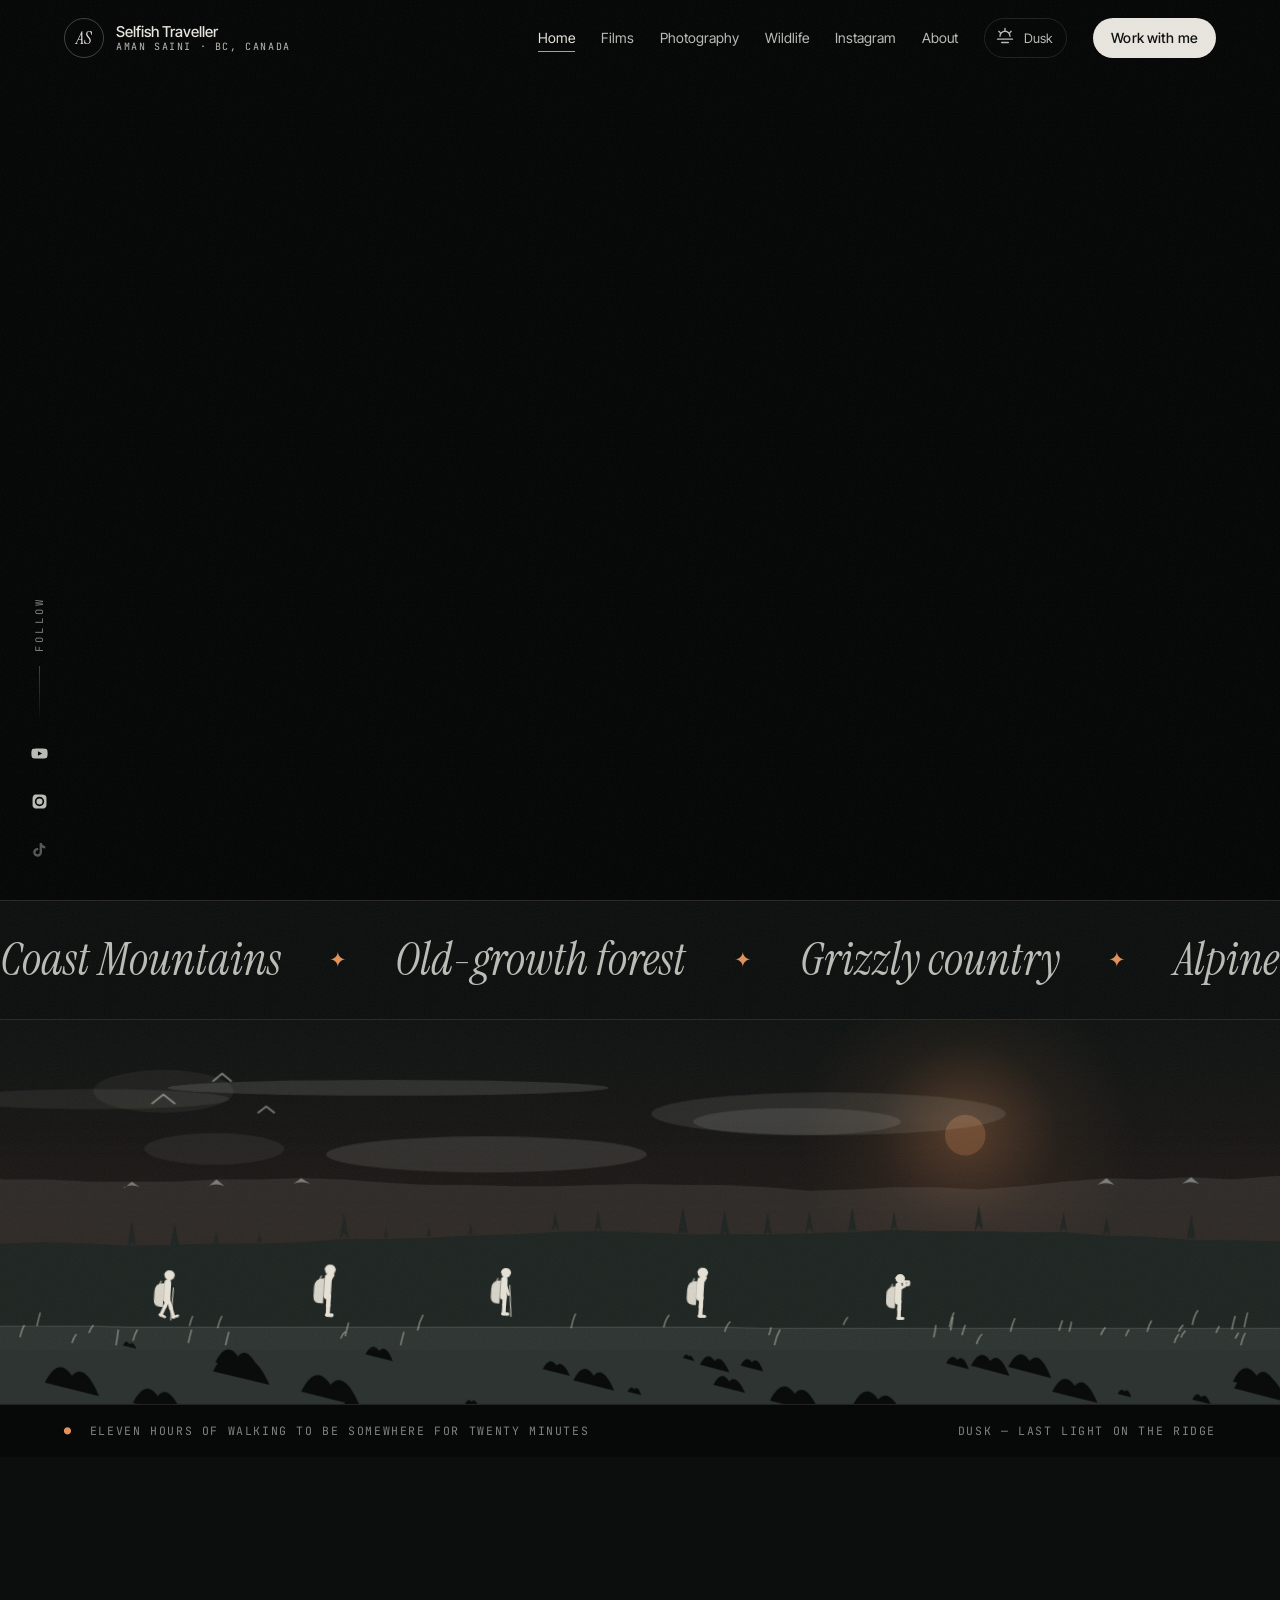
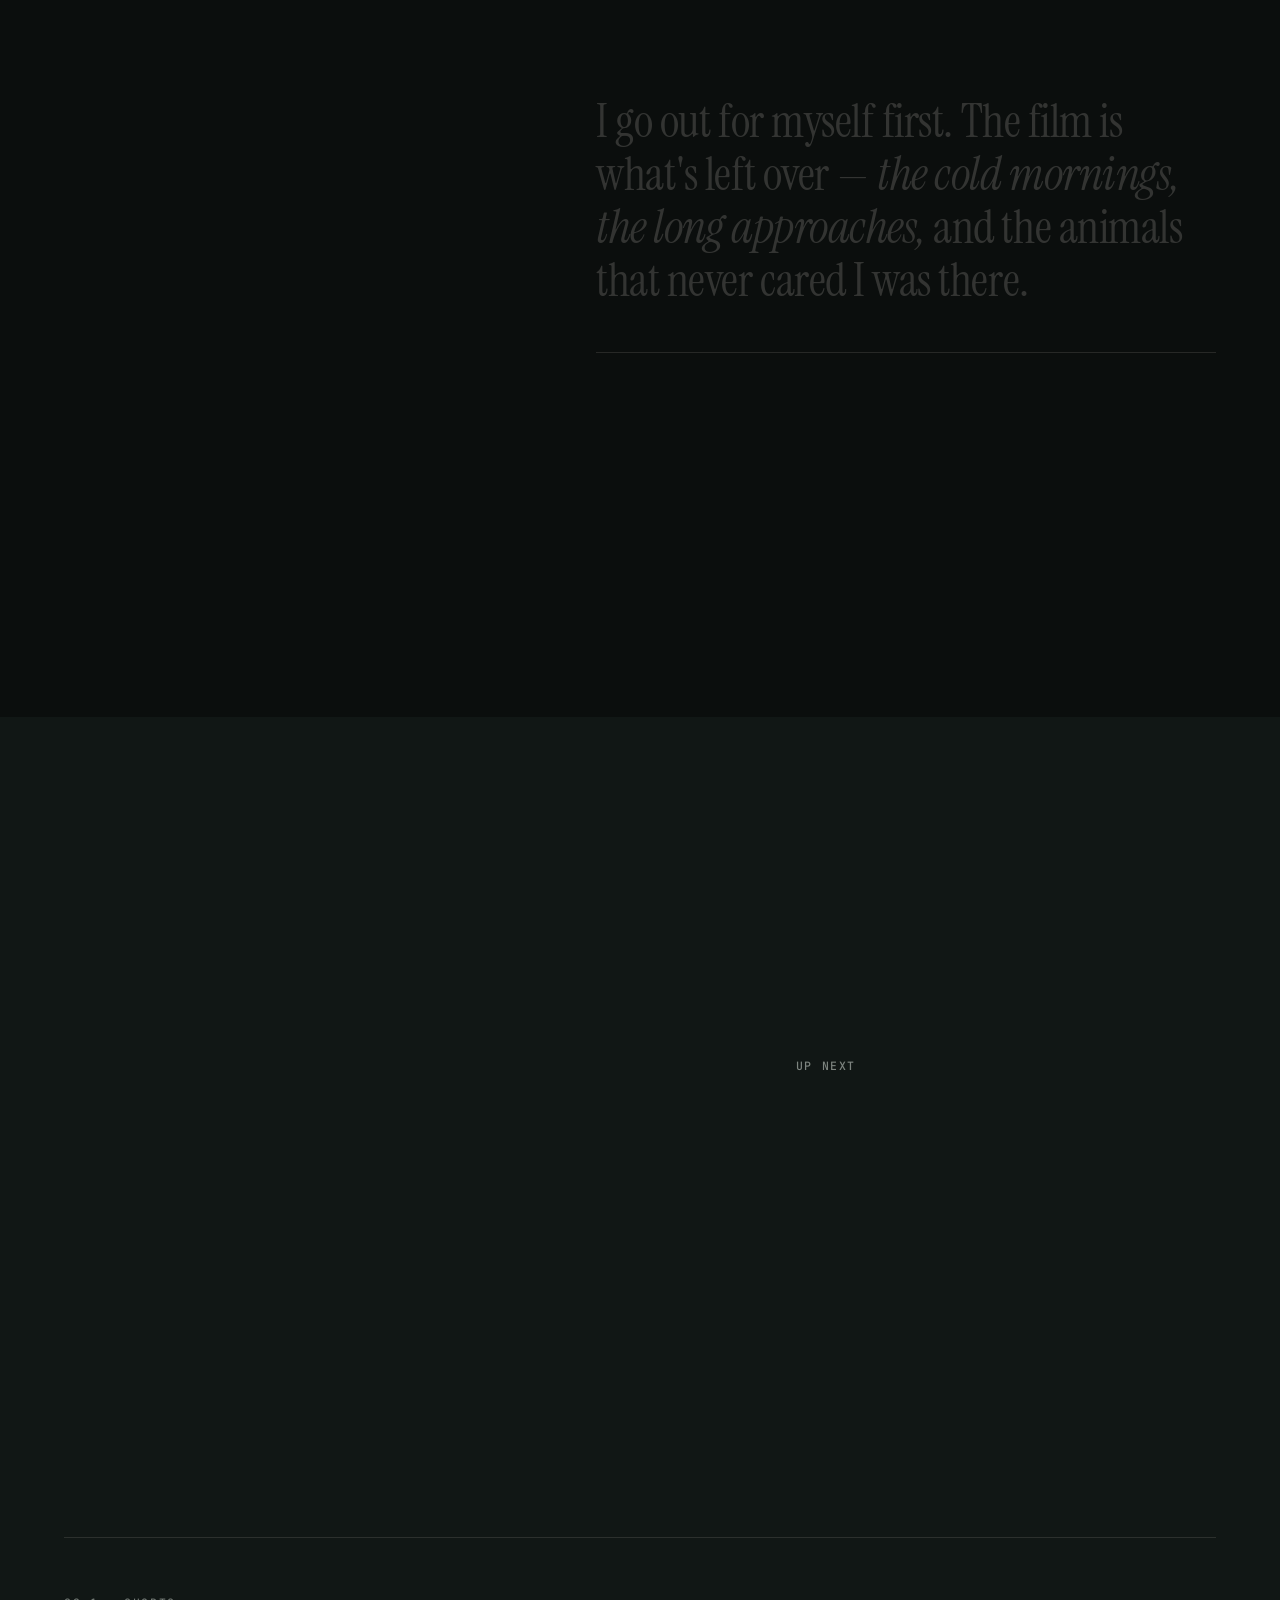
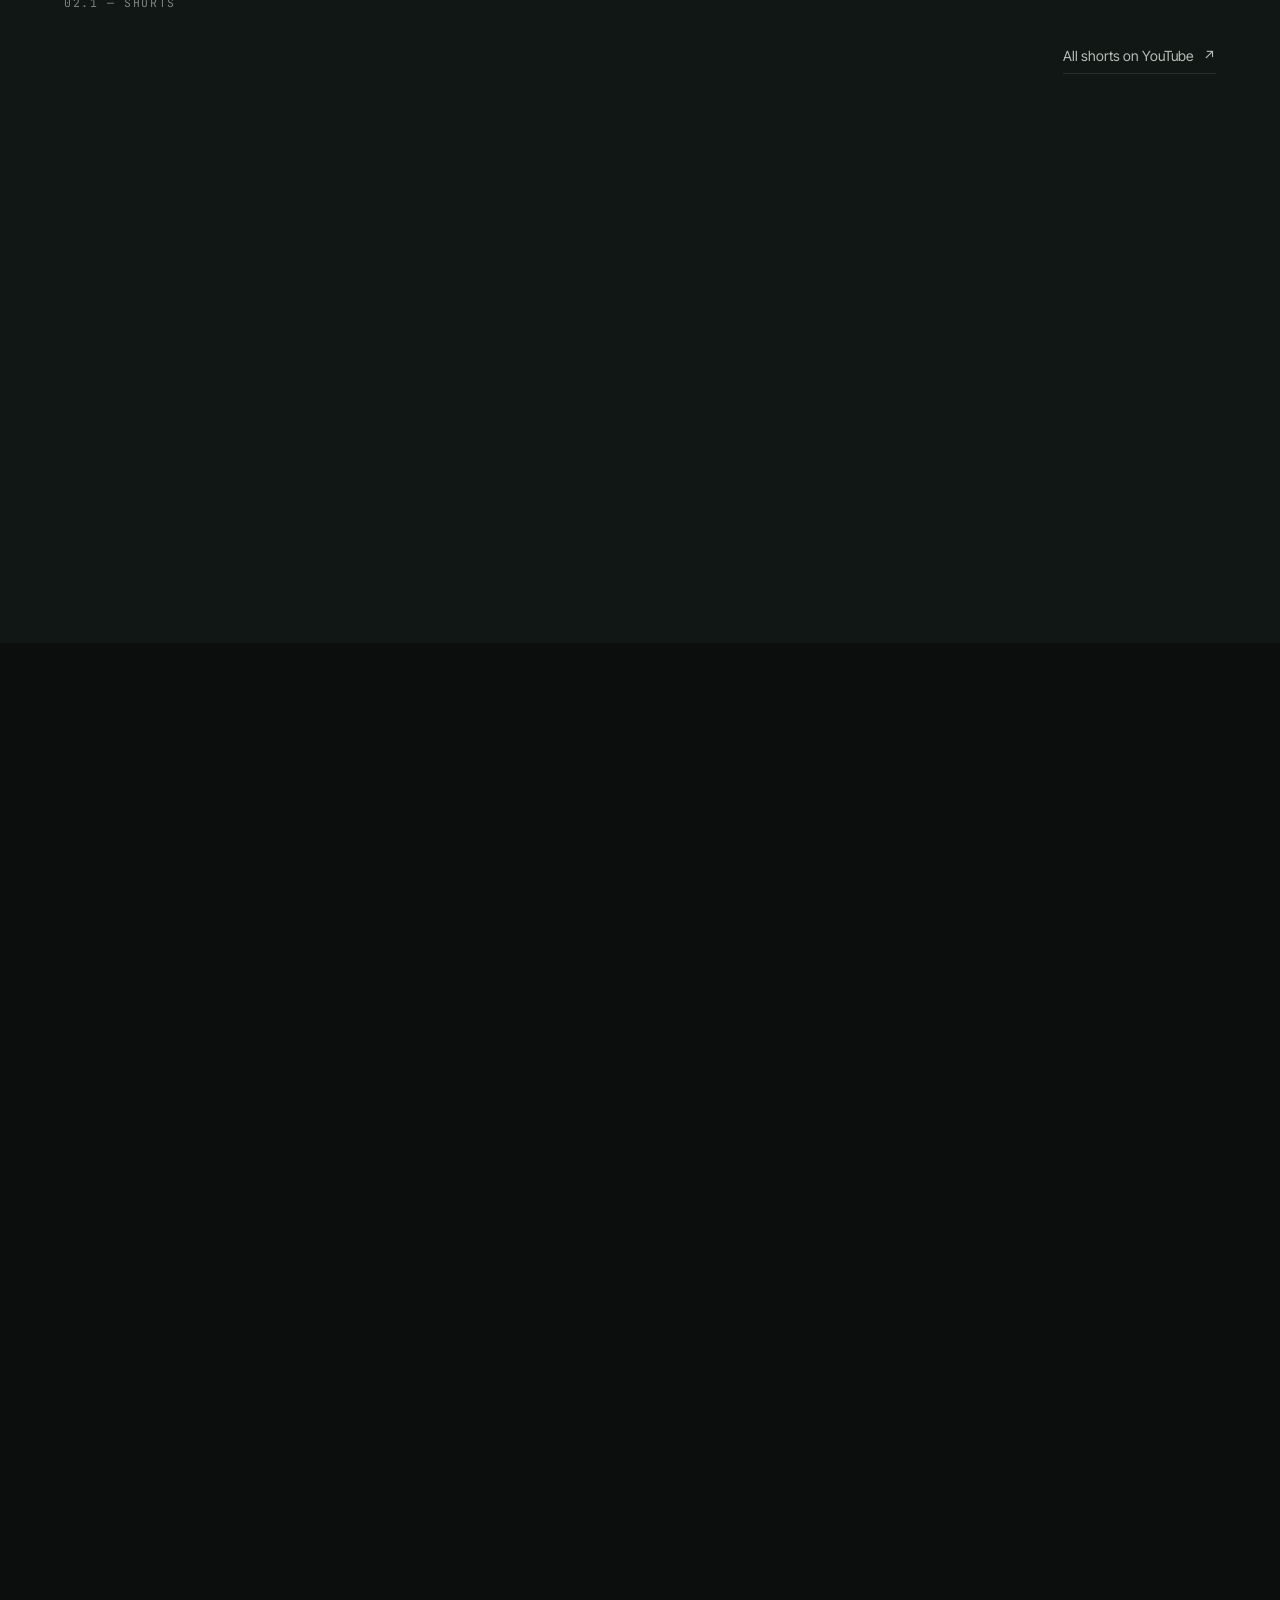
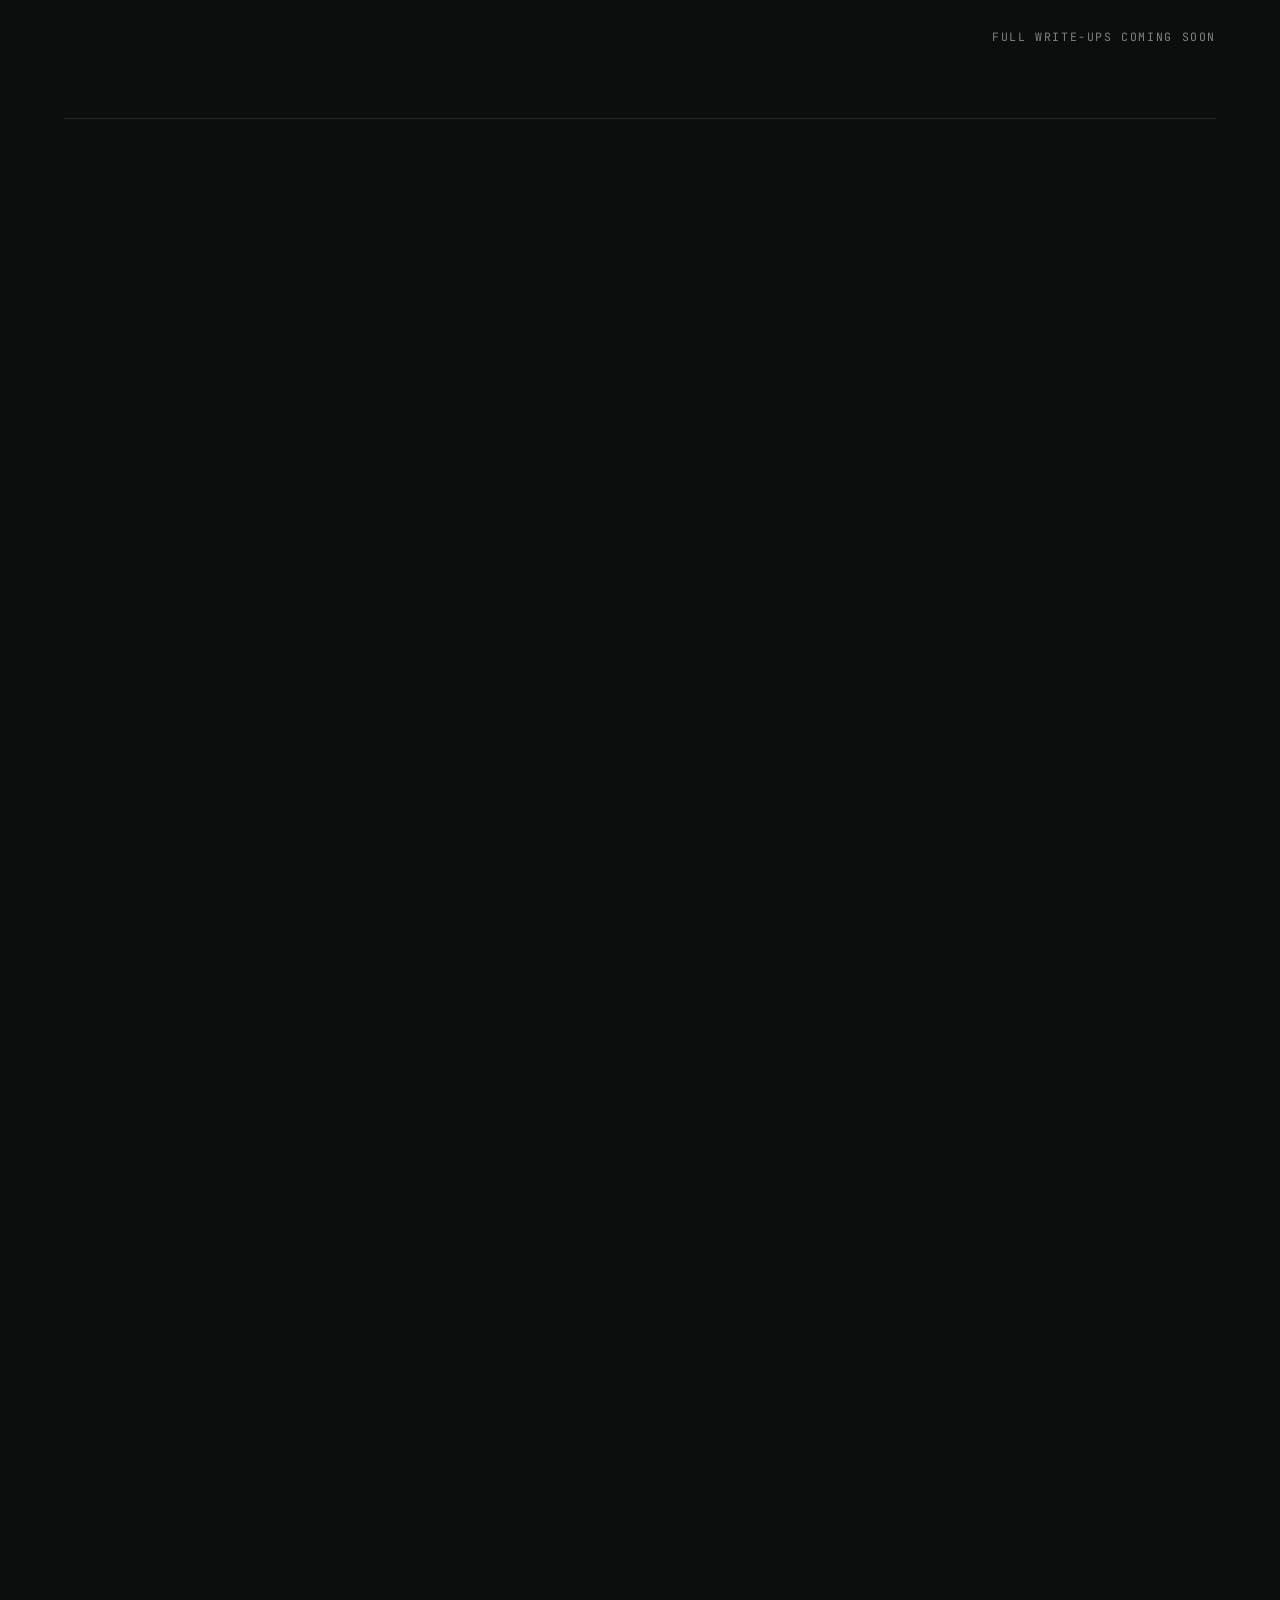
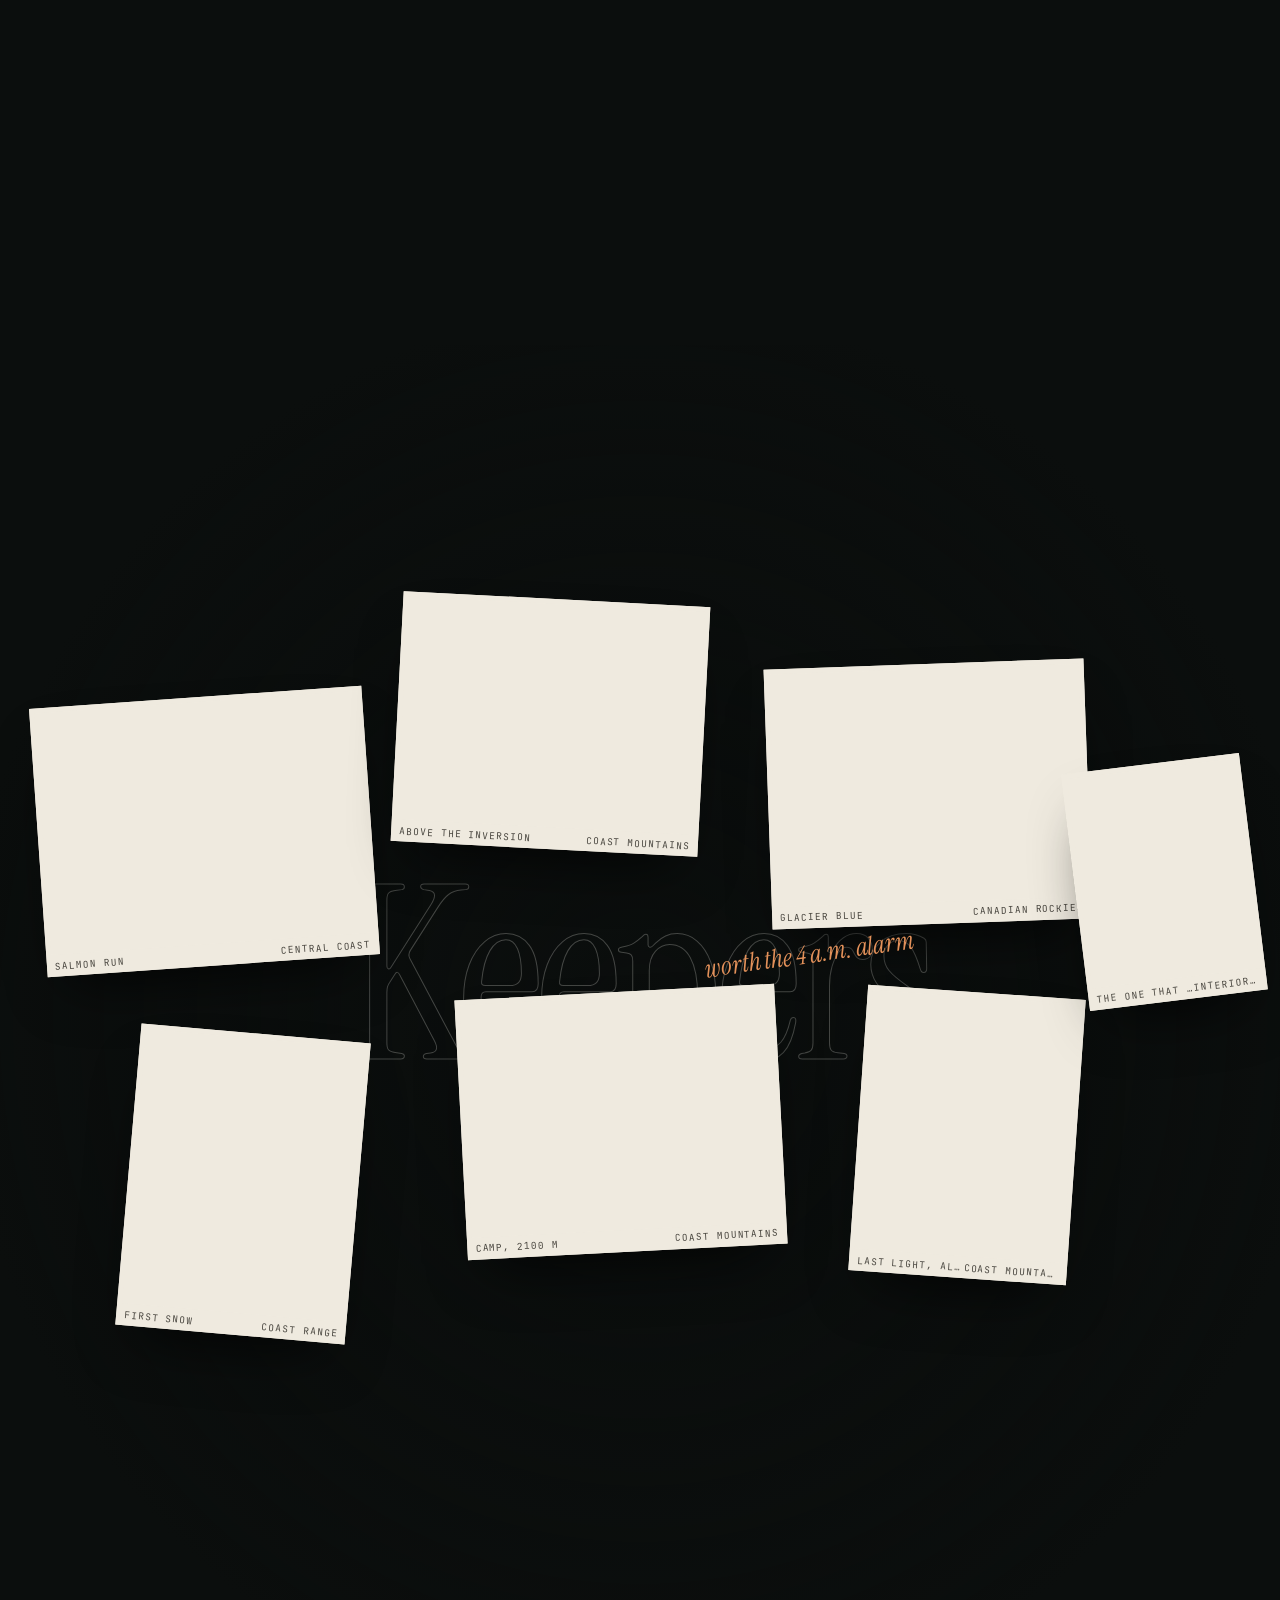
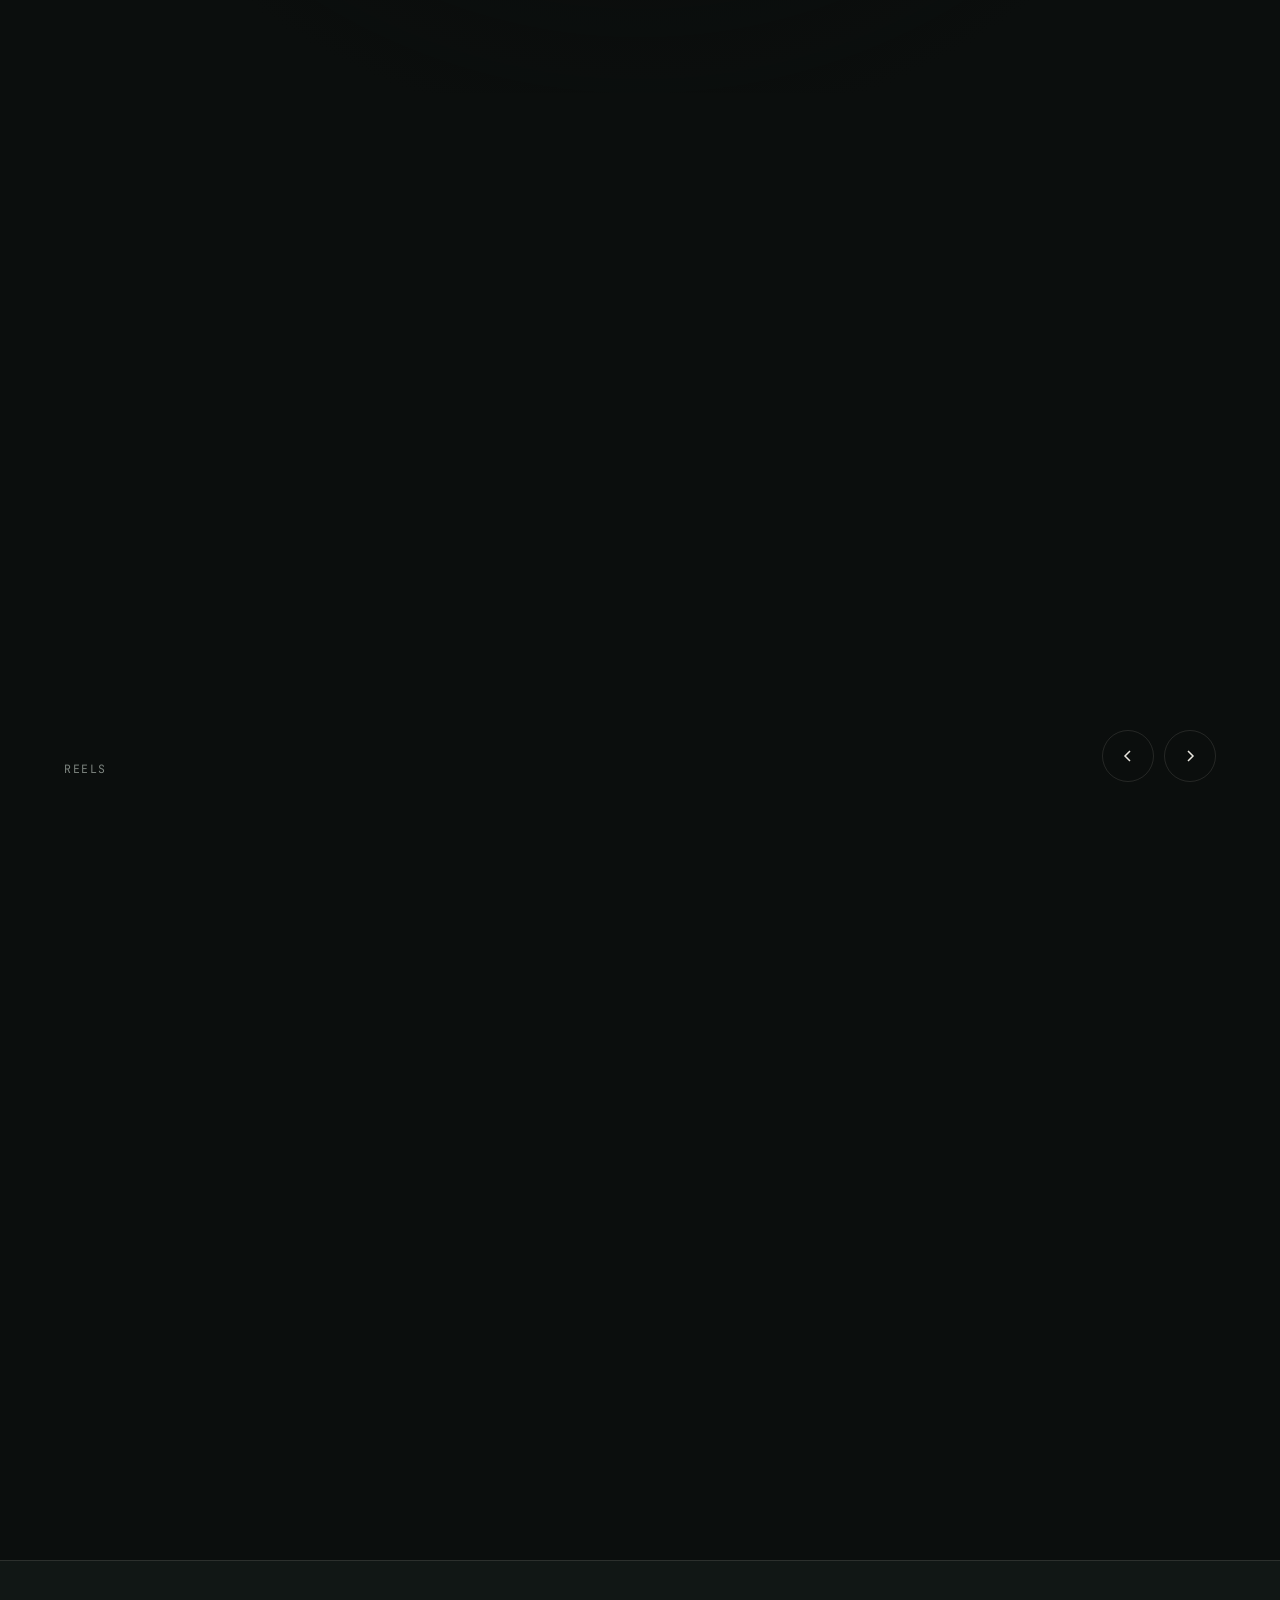
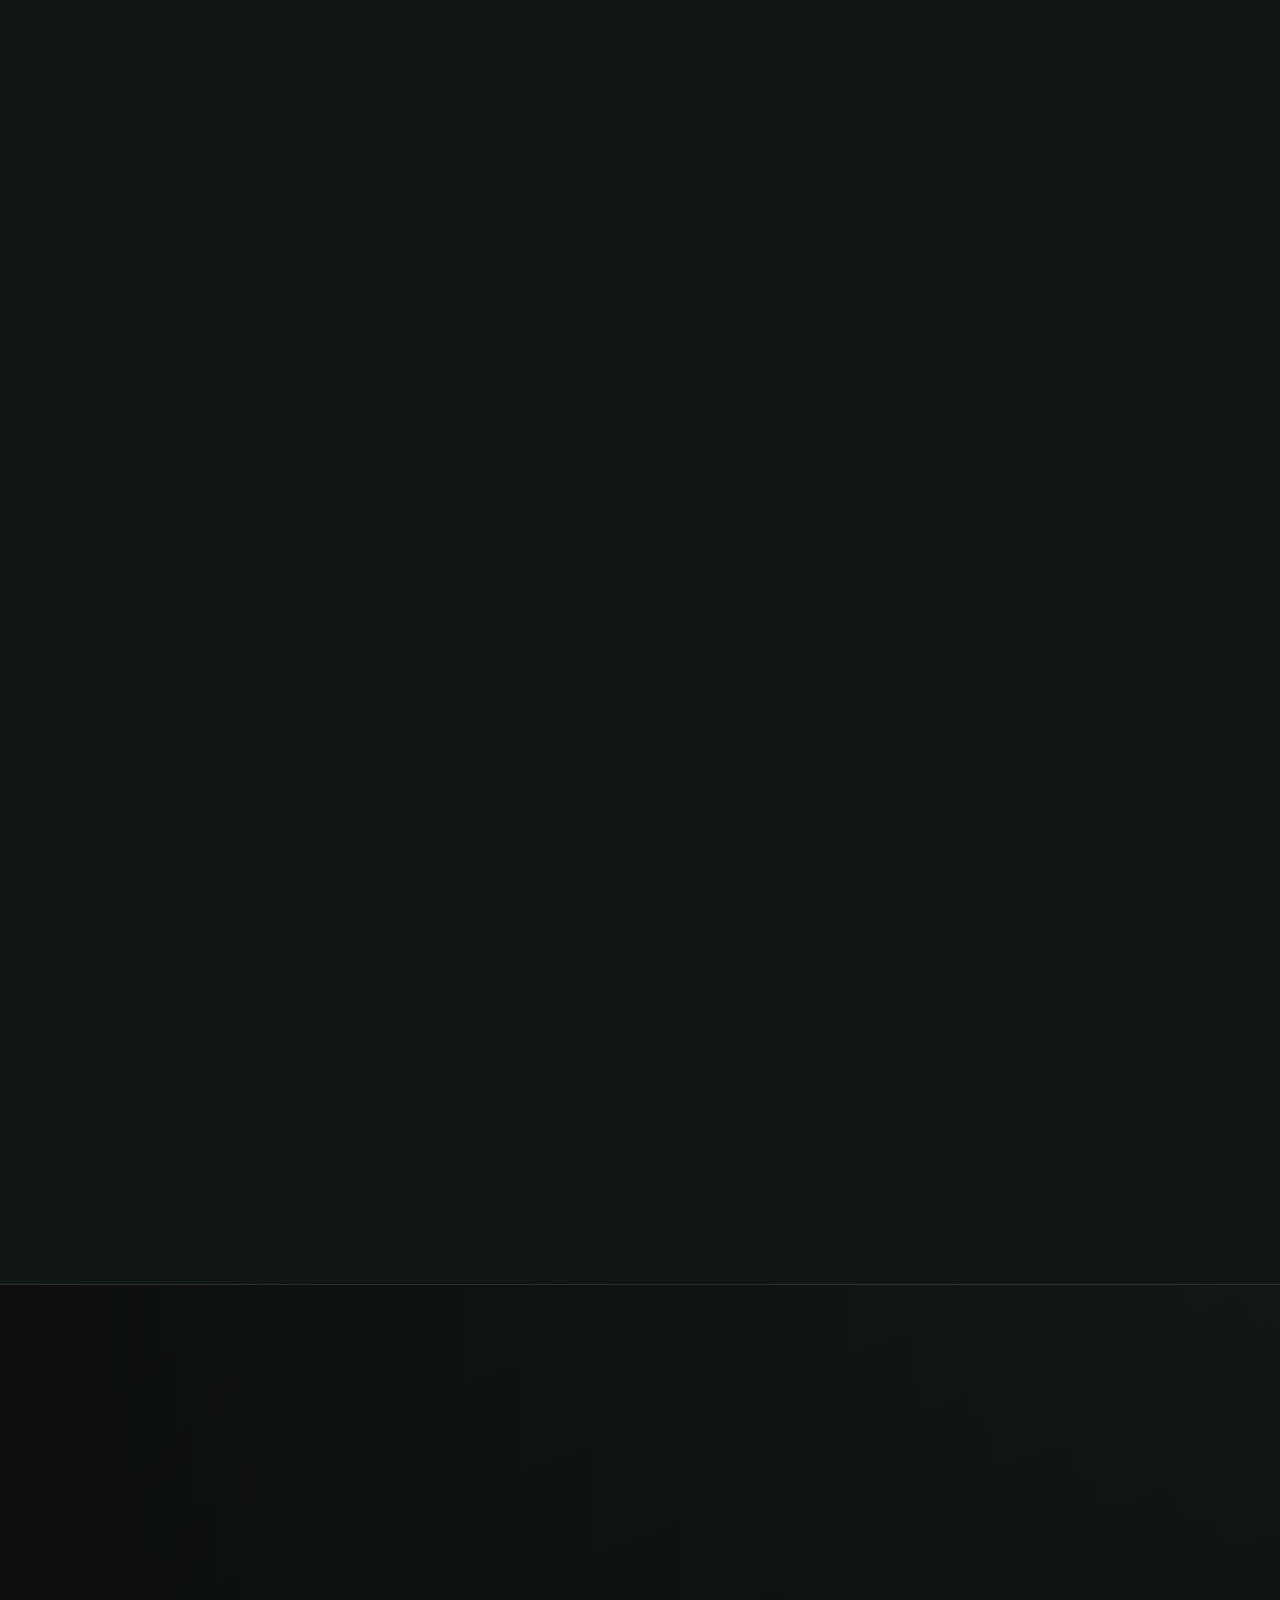
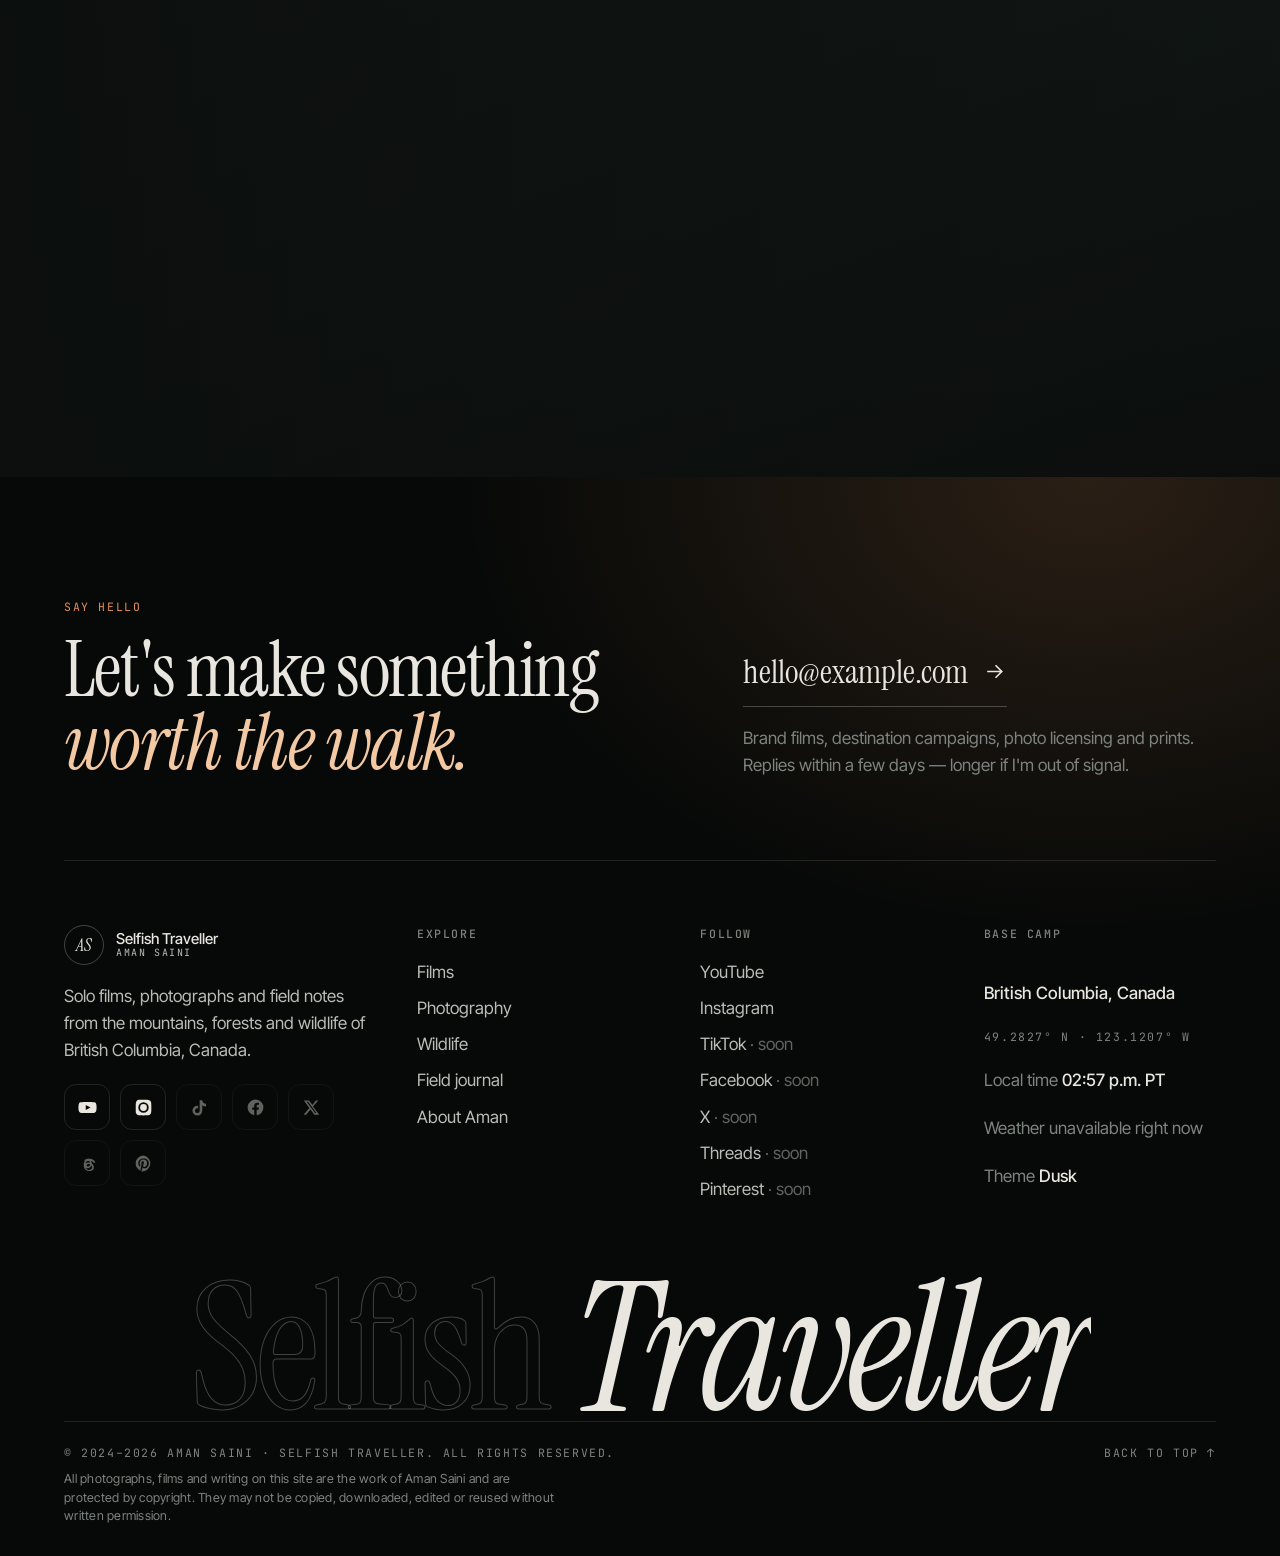
==== commit 0f5e5206: "Mobile design new" ====
--- a/index.html
+++ b/index.html
@@ -17,6 +17,7 @@
 <link rel="preconnect" href="https://images.unsplash.com">
 <link href="https://fonts.googleapis.com/css2?family=Instrument+Serif:ital@0;1&family=Inter+Tight:wght@300;400;500;600&family=JetBrains+Mono:wght@400;500&display=swap" rel="stylesheet">
 <link rel="stylesheet" href="assets/css/site.css">
+<link rel="stylesheet" href="assets/css/mobile.css">
 </head>
 <body data-page="home">
 <a class="skip" href="#main">Skip to content</a>
@@ -57,16 +58,19 @@
   </div>
 </section>
 
-<div class="marquee" aria-hidden="true"><div class="marquee__track">
+<!-- phones: everything below the hero is the "Pocket" layout, built by mobile.js -->
+<div class="mob" id="mob"></div>
+
+<div class="marquee dsk" aria-hidden="true"><div class="marquee__track">
   <span>Coast Mountains</span><span>Old-growth forest</span><span>Grizzly country</span><span>Alpine lakes</span><span>Solo treks</span><span>Wild camps</span><span>Canadian Rockies</span>
   <span>Coast Mountains</span><span>Old-growth forest</span><span>Grizzly country</span><span>Alpine lakes</span><span>Solo treks</span><span>Wild camps</span><span>Canadian Rockies</span>
 </div></div>
 
 <!-- the walking party — changes with the theme -->
-<div class="trek-slot" aria-hidden="true"></div>
+<div class="trek-slot dsk" aria-hidden="true"></div>
 
 <!-- ══ ABOUT ══ -->
-<section class="sec" id="about">
+<section class="sec dsk" id="about">
   <div class="wrap maker">
     <figure class="portrait rv">
       <span class="ph rv-img"><img src="https://images.unsplash.com/photo-1611925939562-3483c4095d13?auto=format&fit=crop&w=1000&h=1250&q=78" alt="Aman filming at sunset (stand-in photo — replace with a real portrait)" loading="lazy"></span>
@@ -86,7 +90,7 @@
 </section>
 
 <!-- ══ FILMS + SHORTS ══ -->
-<section class="sec films" id="films">
+<section class="sec films dsk" id="films">
   <div class="wrap">
     <div class="sec-head">
       <div><div class="chapter mono rv"><b>02</b> Now showing</div><h2 class="h2 rv">Films from the <em>edge of the map</em></h2></div>
@@ -107,7 +111,7 @@
 </section>
 
 <!-- ══ WILDLIFE ══ -->
-<section class="sec" id="wild">
+<section class="sec dsk" id="wild">
   <div class="wrap wild__layout">
     <div class="wild__intro">
       <div class="chapter mono rv"><b>03</b> Field guide</div>
@@ -129,7 +133,7 @@
 </section>
 
 <!-- ══ JOURNAL ══ -->
-<section class="sec sec--tight" id="journal">
+<section class="sec sec--tight dsk" id="journal">
   <div class="wrap">
     <div class="sec-head">
       <div><div class="chapter mono rv"><b>04</b> Field journal</div><h2 class="h2 rv">Trips, <em>written down</em></h2></div>
@@ -146,7 +150,7 @@
 </section>
 
 <!-- ══ FRAMES ══ -->
-<section class="sec sec--tight" id="frames">
+<section class="sec sec--tight dsk" id="frames">
   <div class="wrap">
     <div class="sec-head">
       <div><div class="chapter mono rv"><b>05</b> Frames</div><h2 class="h2 rv">Stills from <em>the long way round</em></h2></div>
@@ -163,10 +167,10 @@
 </section>
 
 <!-- ══ THE KEEPERS — print wall ══ -->
-<section class="collage" id="collage" aria-label="Best photographs"></section>
+<section class="collage dsk" id="collage" aria-label="Best photographs"></section>
 
 <!-- ══ INSTAGRAM ══ -->
-<section class="sec" id="instagram">
+<section class="sec dsk" id="instagram">
   <div class="wrap">
     <div class="sec-head">
       <div><div class="chapter mono rv"><b>06</b> On Instagram</div><h2 class="h2 rv">Reels from <em>the road</em></h2></div>
@@ -177,7 +181,7 @@
 </section>
 
 <!-- ══ FOLLOW — every channel ══ -->
-<section class="sec hub" id="follow">
+<section class="sec hub dsk" id="follow">
   <div class="wrap">
     <div class="sec-head">
       <div><div class="chapter mono rv"><b>07</b> Follow the journey</div><h2 class="h2 rv">Everywhere <em>the signal reaches</em></h2></div>
@@ -188,7 +192,7 @@
 </section>
 
 <!-- ══ COLLAB ══ -->
-<section class="collab" id="collab">
+<section class="collab dsk" id="collab">
   <div class="ph"><img src="https://images.unsplash.com/photo-1666974993470-d1116c9667e4?auto=format&fit=crop&w=2000&q=78" alt="" loading="lazy"></div>
   <div class="wrap">
     <div class="chapter mono rv"><b>08</b> Collaborate</div>
@@ -204,5 +208,6 @@
 
 <script src="assets/js/data.js"></script>
 <script src="assets/js/site.js"></script>
+<script src="assets/js/mobile.js"></script>
 </body>
 </html>
--- a/assets/css/mobile.css
+++ b/assets/css/mobile.css
@@ -0,0 +1,306 @@
+/* ════════════════════════════════════════════════════════════════════
+   SELFISH TRAVELLER — MOBILE LAYER (loads after site.css)
+   Desktop is untouched: everything layout-related sits inside
+   @media (max-width:760px). Home below the hero becomes the
+   "Pocket" layout (POC A): glance card, stories, swipe rows, tab bar.
+   ════════════════════════════════════════════════════════════════════ */
+.mob,.mob-only,.tabs,.bsheet,.scrim,.sv{display:none}
+@media (max-width:760px), (hover:none) and (pointer:coarse) and (max-height:500px){
+.dsk,.dsk + .trek__cap,#site-footer{display:none!important}
+.mob{display:block}
+.mob-only{display:block}
+.tabs{display:grid}
+.bsheet,.scrim,.sv{display:block}
+.sv{display:flex}
+  .m-reel{width:44vw;max-width:200px;border-radius:14px}
+  .m-reel .reel__t{font-size:13.5px}
+  .mob .msec{scroll-margin-top:64px}
+body.has-tabs{padding-bottom:calc(var(--tab) + var(--safe-b))}
+.tabs{transform:translateY(0);transition:transform .45s var(--ease)}
+.tabs.away{transform:translateY(110%)}
+/* ════════════════════════════════════════════════════════════════════
+     MOBILE POCs — shared layer (on top of core.css tokens + components)
+     ════════════════════════════════════════════════════════════════════ */
+  :root{--bar:58px;--tab:66px;--safe-b:env(safe-area-inset-bottom,0px);--safe-t:env(safe-area-inset-top,0px);--mpad:18px}
+  html{-webkit-tap-highlight-color:transparent}
+  button,a{touch-action:manipulation}
+  
+  .fx{position:fixed;left:0;right:0}
+  
+  /* ── compact top bar ── */
+  .mbar{top:0;z-index:60;height:calc(var(--bar) + var(--safe-t));padding:var(--safe-t) var(--mpad) 0;display:flex;align-items:center;gap:10px;transition:background .4s,border-color .4s,transform .45s var(--ease);border-bottom:1px solid transparent}
+  .mbar.solid{background:color-mix(in srgb,var(--ink) 84%,transparent);backdrop-filter:blur(14px);-webkit-backdrop-filter:blur(14px);border-color:var(--line)}
+  .mbar.hide{transform:translateY(-100%)}
+  .mbar .brand{margin-right:auto;gap:10px}
+  .mbar .brand__mark{width:34px;height:34px;font-size:15px}
+  .mbar .brand__txt b{font-size:14.5px}
+  .mbar .brand__txt span{font-size:9.5px;letter-spacing:.14em}
+  .ibtn{width:44px;height:44px;border-radius:50%;border:1px solid var(--line-2);display:grid;place-items:center;color:var(--fog);background:color-mix(in srgb,var(--ink) 35%,transparent);backdrop-filter:blur(8px);-webkit-backdrop-filter:blur(8px);flex:none}
+  .ibtn svg{width:20px;height:20px}
+  
+  /* ── bottom sheet (themes, menu, share) ── */
+  .scrim{inset:0;z-index:90;background:rgba(0,0,0,.55);opacity:0;visibility:hidden;transition:.35s}
+  .scrim.open{opacity:1;visibility:visible}
+  .bsheet{bottom:0;z-index:95;background:var(--ink-2);border:1px solid var(--line-2);border-bottom:0;border-radius:22px 22px 0 0;padding:10px var(--mpad) calc(22px + var(--safe-b));transform:translateY(105%);transition:transform .5s var(--ease);max-height:88vh;overflow:auto;overscroll-behavior:contain}
+  .bsheet.open{transform:none}
+  .bsheet .grab{width:42px;height:5px;border-radius:9px;background:var(--line-2);margin:0 auto 14px}
+  .bsheet h3{font-family:var(--serif);font-weight:400;font-size:30px;line-height:1;margin:4px 0 4px}
+  .bsheet p.s{margin:0 0 16px;color:var(--fog-3);font-size:14px}
+  .tgrid{display:grid;grid-template-columns:repeat(2,1fr);gap:10px}
+  .tcard{position:relative;height:84px;border-radius:14px;overflow:hidden;text-align:left;padding:12px;display:flex;flex-direction:column;justify-content:space-between;color:#fff;border:2px solid transparent;background:var(--sw)}
+  .tcard svg{width:22px;height:22px}
+  .tcard b{font-weight:500;font-size:15px;line-height:1.1}
+  .tcard span{font-size:11.5px;opacity:.8}
+  .tcard[aria-checked="true"]{border-color:#fff;box-shadow:0 0 0 3px rgba(var(--glow-rgb),.5)}
+  .tcard[aria-checked="true"]::after{content:"✓";position:absolute;top:10px;right:12px;width:22px;height:22px;border-radius:50%;background:#fff;color:#111;display:grid;place-items:center;font-size:12px;font-weight:700}
+  .tcard.wide{grid-column:1/-1;height:70px;flex-direction:row;align-items:center;gap:12px;justify-content:flex-start}
+  .livebox{margin-top:14px;padding:12px 14px;border-radius:12px;border:1px solid var(--line);color:var(--fog-2);font-size:13.5px;display:flex;gap:10px;align-items:center}
+  .livebox i{width:8px;height:8px;border-radius:50%;background:#4ade80;box-shadow:0 0 10px #4ade80;flex:none}
+  
+  /* ── section heads (compact) ── */
+  .msec{padding:56px 0 8px;position:relative}
+  .mhead{display:flex;align-items:flex-end;justify-content:space-between;gap:12px;padding:0 var(--mpad);margin-bottom:18px}
+  .mhead .k{display:block;font-family:var(--mono);font-size:11px;letter-spacing:.16em;text-transform:uppercase;color:var(--glow);margin-bottom:6px}
+  .mhead h2{font-family:var(--serif);font-weight:400;font-size:clamp(34px,10vw,44px);line-height:.95;letter-spacing:-.015em;margin:0}
+  .mhead h2 em{color:var(--glow-2)}
+  .more{flex:none;height:36px;padding:0 14px;border-radius:99px;border:1px solid var(--line-2);display:inline-flex;align-items:center;gap:6px;font-size:13px;color:var(--fog-2);white-space:nowrap}
+  .lede{padding:0 var(--mpad);margin:-4px 0 18px;color:var(--fog-2);font-size:15px}
+  
+  /* ── horizontal snap rows with a visible "peek" ── */
+  .hrow{display:flex;gap:12px;overflow-x:auto;scroll-snap-type:x mandatory;scroll-padding:0 var(--mpad);padding:2px var(--mpad) 6px;scrollbar-width:none;overscroll-behavior-x:contain}
+  .hrow::-webkit-scrollbar{display:none}
+  .hrow > *{scroll-snap-align:start;flex:none}
+  .pips{display:flex;justify-content:center;gap:6px;margin-top:12px}
+  .pips i{width:6px;height:6px;border-radius:9px;background:var(--line-2);transition:width .35s var(--ease),background .35s}
+  .pips i.on{width:20px;background:var(--glow)}
+  
+  /* ── mobile lightbox (overrides core) ── */
+  @media (max-width:760px){
+    .lb{grid-template-rows:auto 1fr auto;background:#000}
+    .lb__top{padding:calc(10px + var(--safe-t)) 14px 6px}
+    .lb__stage{padding:0}
+    .lb__img img{max-width:100vw;max-height:calc(100svh - 190px);box-shadow:none}
+    .lb__img .wm{bottom:8px;right:10px}
+    .lb__cap{padding:14px 18px calc(18px + var(--safe-b));background:linear-gradient(0deg,#000 60%,transparent)}
+    .lb__cap h3{font-size:26px}
+    .lb__cap p{font-size:13px}
+    .lb__cap .cr{font-size:10px}
+    .lb__hint{display:block}
+  }
+  .lb__hint{display:none;position:absolute;left:0;right:0;bottom:-2px;text-align:center;font:10px/1 var(--mono);letter-spacing:.14em;text-transform:uppercase;color:rgba(255,255,255,.4)}
+  
+  /* ── story viewer (Instagram-style) ── */
+  .sv{top:0;bottom:0;z-index:110;background:#000;opacity:0;visibility:hidden;transition:.3s;display:flex;flex-direction:column;user-select:none;-webkit-user-select:none}
+  .sv.open{opacity:1;visibility:visible}
+  .sv__bars{display:flex;gap:4px;padding:calc(10px + var(--safe-t)) 10px 8px;position:relative;z-index:2}
+  .sv__bars i{flex:1;height:2.5px;border-radius:3px;background:rgba(255,255,255,.3);overflow:hidden}
+  .sv__bars i b{display:block;height:100%;width:0;background:#fff}
+  .sv__bars i.done b{width:100%}
+  .sv__bars i.on b{animation:svp var(--dur,5s) linear forwards}
+  .sv.paused .sv__bars i.on b{animation-play-state:paused}
+  @keyframes svp{to{width:100%}}
+  .sv__who{display:flex;align-items:center;gap:10px;padding:0 12px;position:relative;z-index:2;color:#fff;font-size:14px}
+  .sv__who .ph{width:34px;height:34px;border-radius:50%}
+  .sv__who span{opacity:.7}
+  .sv__who .x{margin-left:auto;width:44px;height:44px;display:grid;place-items:center;font-size:22px}
+  .sv__img{position:absolute;inset:0;z-index:0}
+  .sv__img img{width:100%;height:100%;object-fit:cover}
+  .sv__img::after{content:"";position:absolute;inset:0;background:linear-gradient(180deg,rgba(0,0,0,.55),transparent 22%,transparent 65%,rgba(0,0,0,.75))}
+  .sv__cap{position:absolute;left:18px;right:18px;bottom:calc(90px + var(--safe-b));z-index:2;color:#fff}
+  .sv__cap b{display:block;font-family:var(--serif);font-weight:400;font-size:34px;line-height:1}
+  .sv__cap span{font-size:14px;opacity:.8}
+  .sv__cta{position:absolute;left:18px;right:18px;bottom:calc(22px + var(--safe-b));z-index:2}
+  .sv__cta .btn{width:100%}
+  .sv__tap{position:absolute;top:80px;bottom:90px;z-index:1;width:40%}
+  .sv__tap--p{left:0}.sv__tap--n{right:0;width:60%}
+  
+  /* ── compact footer ── */
+  .mft{padding:44px var(--mpad) calc(28px + var(--safe-b));background:var(--tk-ground);border-top:1px solid var(--line)}
+  .mft h2{font-family:var(--serif);font-weight:400;font-size:40px;line-height:.95;margin:8px 0 18px}
+  .mft h2 em{color:var(--glow-2)}
+  .mft .mail{display:flex;align-items:center;justify-content:space-between;gap:10px;padding:16px 18px;border-radius:14px;background:var(--glow);color:#140c06;font-weight:500}
+  .mft .mail small{display:block;font-size:12px;opacity:.7;font-weight:400}
+  .mft .icons{display:grid;grid-template-columns:repeat(7,1fr);gap:6px;margin:18px 0}
+  .mft .icons a{aspect-ratio:1;border-radius:12px;border:1px solid var(--line);display:grid;place-items:center}
+  .mft .icons a[data-soon]{opacity:.4}
+  .mft .icons svg{width:18px;height:18px;fill:currentColor}
+  .acc{border-top:1px solid var(--line)}
+  .acc details{border-bottom:1px solid var(--line)}
+  .acc summary{list-style:none;display:flex;justify-content:space-between;align-items:center;min-height:52px;font-size:15px;cursor:pointer}
+  .acc summary::-webkit-details-marker{display:none}
+  .acc summary::after{content:"+";font-size:22px;color:var(--fog-3);transition:transform .3s}
+  .acc details[open] summary::after{transform:rotate(45deg)}
+  .acc ul{list-style:none;margin:0 0 14px;padding:0;display:grid;gap:2px}
+  .acc ul a{display:block;padding:9px 0;color:var(--fog-2)}
+  .acc .ans{margin:0 0 16px;color:var(--fog-2);font-size:14.5px}
+  .legal{margin-top:20px;color:var(--fog-3);font-size:12px;line-height:1.55}
+  .legal b{color:var(--fog-2);font-weight:500}
+  
+  /* hover only where hover exists */
+  @media (hover:hover){ .hv:hover{transform:translateY(-3px)} }
+  @media (prefers-reduced-motion:reduce){ .sv__bars i.on b{animation:none;width:100%} }
+  .mft .mail svg{width:22px;height:22px;flex:none}
+  .toast{bottom:calc(var(--tab) + var(--safe-b) + 18px)}
+  .short img{width:100%;height:100%;object-fit:cover}
+  
+
+  /* ═══ POC A — POCKET: app-style, bottom tabs, everything one thumb away ═══ */
+  
+  /* glance card */
+  .glance{position:relative;z-index:4;margin:18px var(--mpad) 0;display:grid;grid-template-columns:1fr 1fr;gap:1px;background:var(--line);border:1px solid var(--line-2);border-radius:18px;overflow:hidden;box-shadow:0 30px 60px -30px rgba(0,0,0,.8)}
+  .glance > *{background:color-mix(in srgb,var(--ink-2) 92%,transparent);backdrop-filter:blur(14px);-webkit-backdrop-filter:blur(14px);padding:13px 14px;min-height:74px;display:flex;flex-direction:column;justify-content:space-between;gap:6px;text-align:left}
+  .glance .mono{font-size:10px;color:var(--fog-3)}
+  .glance b{font-weight:500;font-size:14.5px;line-height:1.25}
+  .glance .latest{grid-column:1/-1;display:grid;grid-template-columns:96px 1fr 36px;align-items:center;gap:12px;min-height:0}
+  .glance .latest .ph{aspect-ratio:16/9;border-radius:8px}
+  .glance .latest i{width:36px;height:36px;border-radius:50%;background:var(--glow);display:grid;place-items:center}
+  .glance .latest i svg{width:11px;fill:#140c06;margin-left:2px}
+  .glance .wx-now b{font-size:13.5px;color:var(--fog-2);font-weight:400}
+  .glance .th{display:flex;flex-direction:row;align-items:center;justify-content:space-between}
+  .glance .th svg{width:26px;height:26px;color:var(--glow)}
+  
+  /* stories */
+  .m-rings{display:flex;gap:14px;overflow-x:auto;scrollbar-width:none;padding:4px var(--mpad) 4px;margin:0}
+  .m-rings::-webkit-scrollbar{display:none}
+  .m-ring{flex:none;display:flex;flex-direction:column;align-items:center;gap:8px;width:70px;font-size:12px;color:var(--fog-2);text-align:center}
+  .m-ring .o{width:68px;height:68px;border-radius:50%;padding:2.5px;background:conic-gradient(from 200deg,var(--glow),#d62976,#962fbf,var(--glow))}
+  .m-ring .ph{width:100%;height:100%;border-radius:50%;border:3px solid var(--ink)}
+  .m-ring.me .o{background:var(--line-2)}
+  
+  /* film */
+  .afilm{margin:0 var(--mpad);border-radius:16px;overflow:hidden;background:var(--ink-2);border:1px solid var(--line)}
+  .afilm .feature{border-radius:0}
+  .afilm .feature::after{background:linear-gradient(0deg,rgba(0,0,0,.5),transparent 50%)}
+  .afilm .bigplay{width:64px}
+  .afilm__b{padding:16px 16px 18px}
+  .afilm__b h3{font-family:var(--serif);font-weight:400;font-size:28px;line-height:1.02;margin:6px 0 8px}
+  .afilm__b p{margin:0 0 14px;color:var(--fog-2);font-size:14.5px;display:-webkit-box;-webkit-line-clamp:3;-webkit-box-orient:vertical;overflow:hidden}
+  .tags{display:flex;flex-wrap:wrap;gap:6px}
+  .tag2{height:28px;padding:0 10px;border-radius:99px;background:rgba(255,255,255,.06);border:1px solid var(--line);display:inline-flex;align-items:center;gap:6px;font-size:12px;color:var(--fog-2)}
+  .arow{display:grid;grid-template-columns:120px 1fr;gap:12px;align-items:center;margin:12px var(--mpad) 0;padding:10px;border-radius:14px;border:1px solid var(--line);background:var(--ink-2)}
+  .arow .ph{aspect-ratio:16/9;border-radius:8px}
+  .arow b{display:block;font-weight:500;font-size:14.5px;line-height:1.25;margin-bottom:4px}
+  .arow span{font-size:12px;color:var(--fog-3)}
+  .sub3{display:flex;justify-content:space-between;align-items:center;padding:0 var(--mpad);margin:28px 0 12px}
+  .sub3 h3{font-family:var(--serif);font-weight:400;font-size:28px;margin:0}
+  .sub3 h3 em{color:var(--glow-2)}
+  .hrow .short{width:46vw;max-width:210px;border-radius:14px}
+  .hrow .short .short__p{opacity:1;transform:translate(-50%,-50%)}
+  .hrow .more-card{width:46vw;max-width:210px;aspect-ratio:9/16;padding:18px 16px;border-radius:14px}
+  .hrow .more-card h4{font-size:30px}
+  .hrow .more-card p{font-size:13px}
+  .hrow .more-card .btn{height:40px;padding:0 14px;font-size:13px}
+  
+  /* wildlife */
+  .wcard{width:78vw;max-width:360px;position:relative;border-radius:18px;overflow:hidden;text-align:left;aspect-ratio:4/5;display:block}
+  .wcard .ph{position:absolute;inset:0}
+  .wcard::after{content:"";position:absolute;inset:0;background:linear-gradient(0deg,rgba(0,0,0,.88) 8%,transparent 55%)}
+  .wcard__b{position:absolute;z-index:1;left:16px;right:16px;bottom:16px;color:#fff}
+  .wcard__b h3{font-family:var(--serif);font-weight:400;font-size:32px;line-height:1;margin:0}
+  .wcard__b i{font-family:var(--serif);font-size:15px;opacity:.7}
+  .wcard__b p{margin:8px 0 0;font-size:13.5px;opacity:.85}
+  .wcard .chip3{position:absolute;z-index:1;top:14px;left:14px;font-size:10px;padding:5px 9px;border-radius:99px;background:rgba(0,0,0,.5);backdrop-filter:blur(8px);color:#fff}
+  .wcard .zm{position:absolute;z-index:1;top:12px;right:12px;width:36px;height:36px;border-radius:50%;background:rgba(0,0,0,.45);display:grid;place-items:center;color:#fff}
+  
+  /* photos */
+  .seg{display:flex;gap:8px;overflow-x:auto;scrollbar-width:none;padding:0 var(--mpad) 14px}
+  .seg::-webkit-scrollbar{display:none}
+  .seg button{flex:none;height:38px;padding:0 15px;border-radius:99px;border:1px solid var(--line);font-size:13.5px;color:var(--fog-2)}
+  .seg button[aria-pressed="true"]{background:var(--fog);color:var(--ink);border-color:var(--fog)}
+  .pgrid{display:grid;grid-template-columns:1fr 1fr;gap:8px;padding:0 var(--mpad)}
+  .pgrid .pt{aspect-ratio:1;border-radius:12px;display:block;width:100%}
+  .pgrid .pt:first-child{grid-column:1/-1;aspect-ratio:16/10}
+  .pgrid .pt .cap2{position:absolute;left:10px;bottom:8px;right:10px;z-index:1;color:#fff;font-size:12.5px;text-align:left;text-shadow:0 1px 8px rgba(0,0,0,.8)}
+  .pgrid .pt::after{content:"";position:absolute;inset:0;background:linear-gradient(0deg,rgba(0,0,0,.5),transparent 45%)}
+  .wide-btn{display:flex;align-items:center;justify-content:center;gap:10px;height:52px;margin:14px var(--mpad) 0;border-radius:14px;border:1px solid var(--line-2);font-size:14.5px}
+  
+  /* about */
+  .about{margin:0 var(--mpad);padding:20px;border-radius:18px;border:1px solid var(--line);background:radial-gradient(120% 80% at 100% 0%,rgba(var(--glow-rgb),.16),transparent 60%),var(--ink-2)}
+  .about__me{display:flex;align-items:center;gap:14px;margin-bottom:16px}
+  .about__me .ph{width:64px;height:64px;border-radius:50%;flex:none;border:2px solid var(--glow)}
+  .about__me b{display:block;font-size:18px;font-weight:500}
+  .about__me span{font-size:13px;color:var(--fog-3)}
+  .about blockquote{margin:0 0 18px;font-family:var(--serif);font-size:25px;line-height:1.15}
+  .about blockquote em{color:var(--glow-2)}
+  .tenet{display:grid;grid-template-columns:34px 1fr;gap:12px;align-items:start;padding:12px 0;border-top:1px solid var(--line)}
+  .tenet i{width:34px;height:34px;border-radius:10px;background:rgba(var(--glow-rgb),.14);color:var(--glow);display:grid;place-items:center;font-style:normal;font-size:15px}
+  .tenet b{display:block;font-weight:500;font-size:14.5px}
+  .tenet span{font-size:13.5px;color:var(--fog-2)}
+  
+  /* follow list */
+  .slist{margin:0 var(--mpad);border-radius:18px;border:1px solid var(--line);overflow:hidden}
+  .srow{display:grid;grid-template-columns:44px 1fr auto;gap:12px;align-items:center;padding:12px 14px;border-top:1px solid var(--line);min-height:68px}
+  .srow:first-child{border-top:0}
+  .srow .ic{width:44px;height:44px;border-radius:12px;display:grid;place-items:center;background:var(--bc2,#333);color:#fff}
+  .srow .ic svg{width:22px;height:22px;fill:currentColor}
+  .srow b{display:block;font-weight:500;font-size:15px}
+  .srow small{font-size:12.5px;color:var(--fog-3)}
+  .srow .go{height:34px;padding:0 14px;border-radius:99px;background:var(--fog);color:var(--ink);display:inline-flex;align-items:center;font-size:13px;font-weight:500}
+  .srow .soon{font-size:10px}
+  .srow.big{background:linear-gradient(90deg,rgba(255,0,0,.14),transparent 70%)}
+  .srow.ig{background:linear-gradient(90deg,rgba(214,41,118,.16),transparent 70%)}
+  
+  .soonrow{grid-template-columns:auto 1fr;min-height:60px}
+  .soonic{display:flex;justify-content:flex-end;gap:4px}
+  .soonic a{width:40px;height:40px;border-radius:10px;display:grid;place-items:center;opacity:.55;border:1px solid var(--line)}
+  .soonic svg{width:17px;height:17px;fill:currentColor}
+  /* collab */
+  .collab2{margin:0 var(--mpad);border-radius:18px;overflow:hidden;position:relative;isolation:isolate;padding:26px 20px 22px}
+  .collab2 > .ph{position:absolute;inset:0;z-index:-2}
+  .collab2::before{content:"";position:absolute;inset:0;z-index:-1;background:linear-gradient(0deg,color-mix(in srgb,var(--ink) 94%,transparent) 30%,color-mix(in srgb,var(--ink) 50%,transparent))}
+  .collab2 h2{font-family:var(--serif);font-weight:400;font-size:40px;line-height:.95;margin:6px 0 12px}
+  .collab2 h2 em{color:var(--glow-2)}
+  .collab2 p{margin:0 0 16px;color:var(--fog-2);font-size:14.5px}
+  .collab2 .tags{margin-bottom:18px}
+  .collab2 .cta{display:grid;gap:8px}
+  
+  /* bottom tabs */
+  .tabs{bottom:0;z-index:70;height:calc(var(--tab) + var(--safe-b));padding:6px 8px var(--safe-b);display:grid;grid-template-columns:repeat(5,1fr);background:color-mix(in srgb,var(--ink) 88%,transparent);backdrop-filter:blur(18px) saturate(1.3);-webkit-backdrop-filter:blur(18px) saturate(1.3);border-top:1px solid var(--line)}
+  .tabs a{display:flex;flex-direction:column;align-items:center;justify-content:center;gap:4px;font-size:10.5px;color:var(--fog-3);position:relative;border-radius:14px;transition:color .3s}
+  .tabs a svg{width:22px;height:22px;transition:transform .35s var(--ease)}
+  .tabs a.on{color:var(--fog)}
+  .tabs a.on svg{transform:translateY(-1px);color:var(--glow)}
+  .tabs a.on::before{content:"";position:absolute;top:-6px;width:26px;height:3px;border-radius:0 0 4px 4px;background:var(--glow)}
+  
+}
+
+/* ════════════════════════════════════════════════════════════════════
+   MOBILE FIXES — apply to every page on phones and touch screens
+   ════════════════════════════════════════════════════════════════════ */
+/* no sticky hover on touch screens */
+@media (hover:none){
+  .grain{display:none}
+  .sc:hover,.reel:hover,.btn--light:hover,.btn--glow:hover,.btn--blaze:hover,.collage__p:hover,.ft__icons a:hover,.rail a:hover,.tc:hover,.plate:hover{transform:none}
+  .sc:hover .sc__arrow{transform:none;background:none;color:inherit}
+  .feature:hover img,.fcard:hover .ph img,.tile:hover img,.card:hover .ph img,.fr:hover img,.short:hover img,.post:hover img,.essay-photos figure:hover .ph img,.sc--yt:hover .ph img{transform:none;filter:none}
+  .jrow:hover{padding-left:0}
+  .arrows button:hover{background:none;color:inherit;border-color:var(--line)}
+  .short__p{opacity:1;transform:translate(-50%,-50%) scale(1)}
+}
+/* YouTube fallback thumbnails always fill the card */
+.short img{width:100%;height:100%;object-fit:cover}
+/* short phones: the REC counter used to collide with the kicker */
+@media (max-width:640px) and (max-height:720px){ .hero .hud--tl{display:none} .hero__body{bottom:76px} }
+/* landscape phones: hero grows to fit instead of cutting the headline off */
+@media (orientation:landscape) and (max-height:500px){
+  .hero,.hero--page{height:auto;min-height:100svh;display:flex;flex-direction:column;justify-content:flex-end}
+  .hero__body{position:relative;bottom:auto;padding:96px 0 84px}
+  .h1,.hero--page .h1{font-size:clamp(56px,11vw,96px);margin:12px 0 16px}
+  .hud,.corners{display:none}
+  .collage__p{width:min(40vw,300px)!important}
+}
+@media (max-width:760px), (hover:none) and (pointer:coarse) and (max-height:500px){
+  body{font-size:16px}
+  .dots button{height:32px}
+  .collage__cap{font-size:9.5px!important}
+  .soon{font-size:10px}
+  .wm{font-size:10px}
+  .lb__hint{display:block}
+}
+/* phone turned sideways: keep the mobile sections at a comfortable reading width */
+@media (hover:none) and (pointer:coarse) and (max-height:500px){
+  .mob,.mft{max-width:600px;margin-left:auto;margin-right:auto}
+  .wcard{max-width:300px}
+  .hrow .short,.hrow .more-card{max-width:180px}
+  .m-reel{max-width:170px}
+}
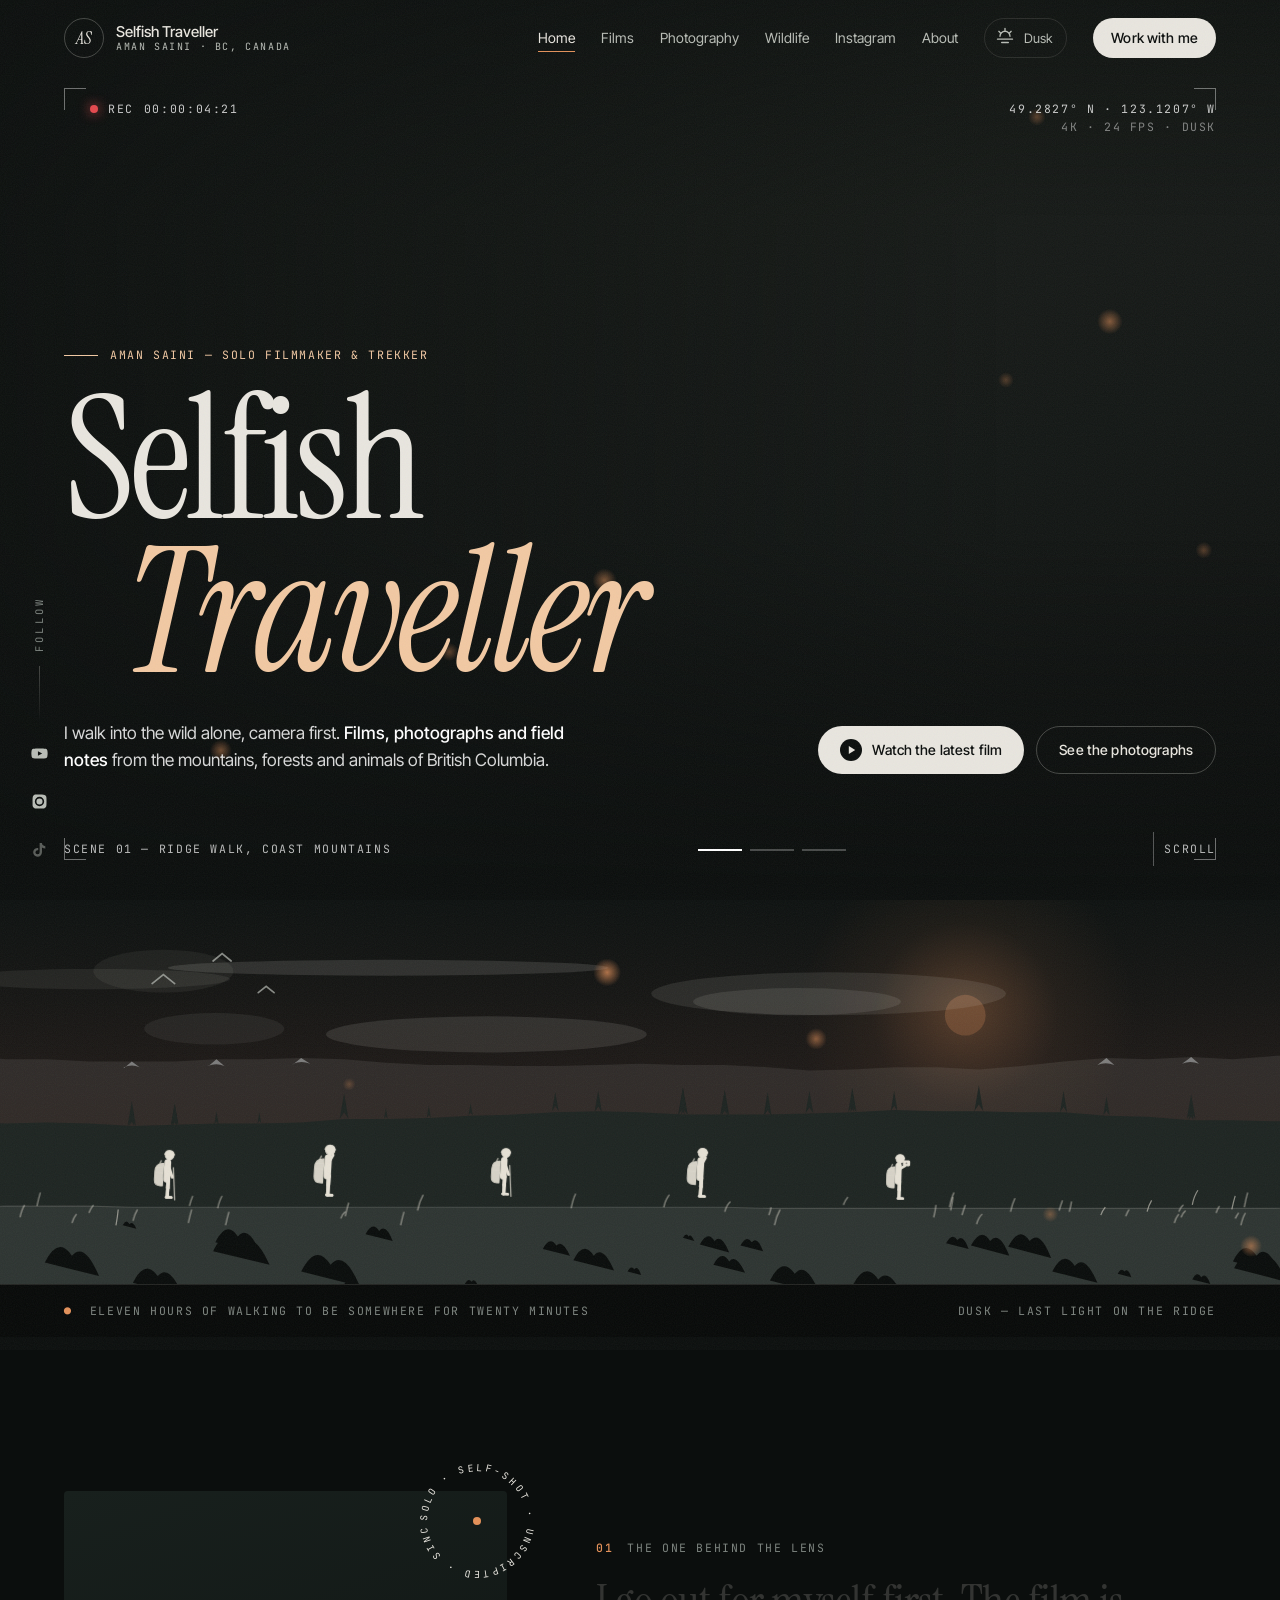
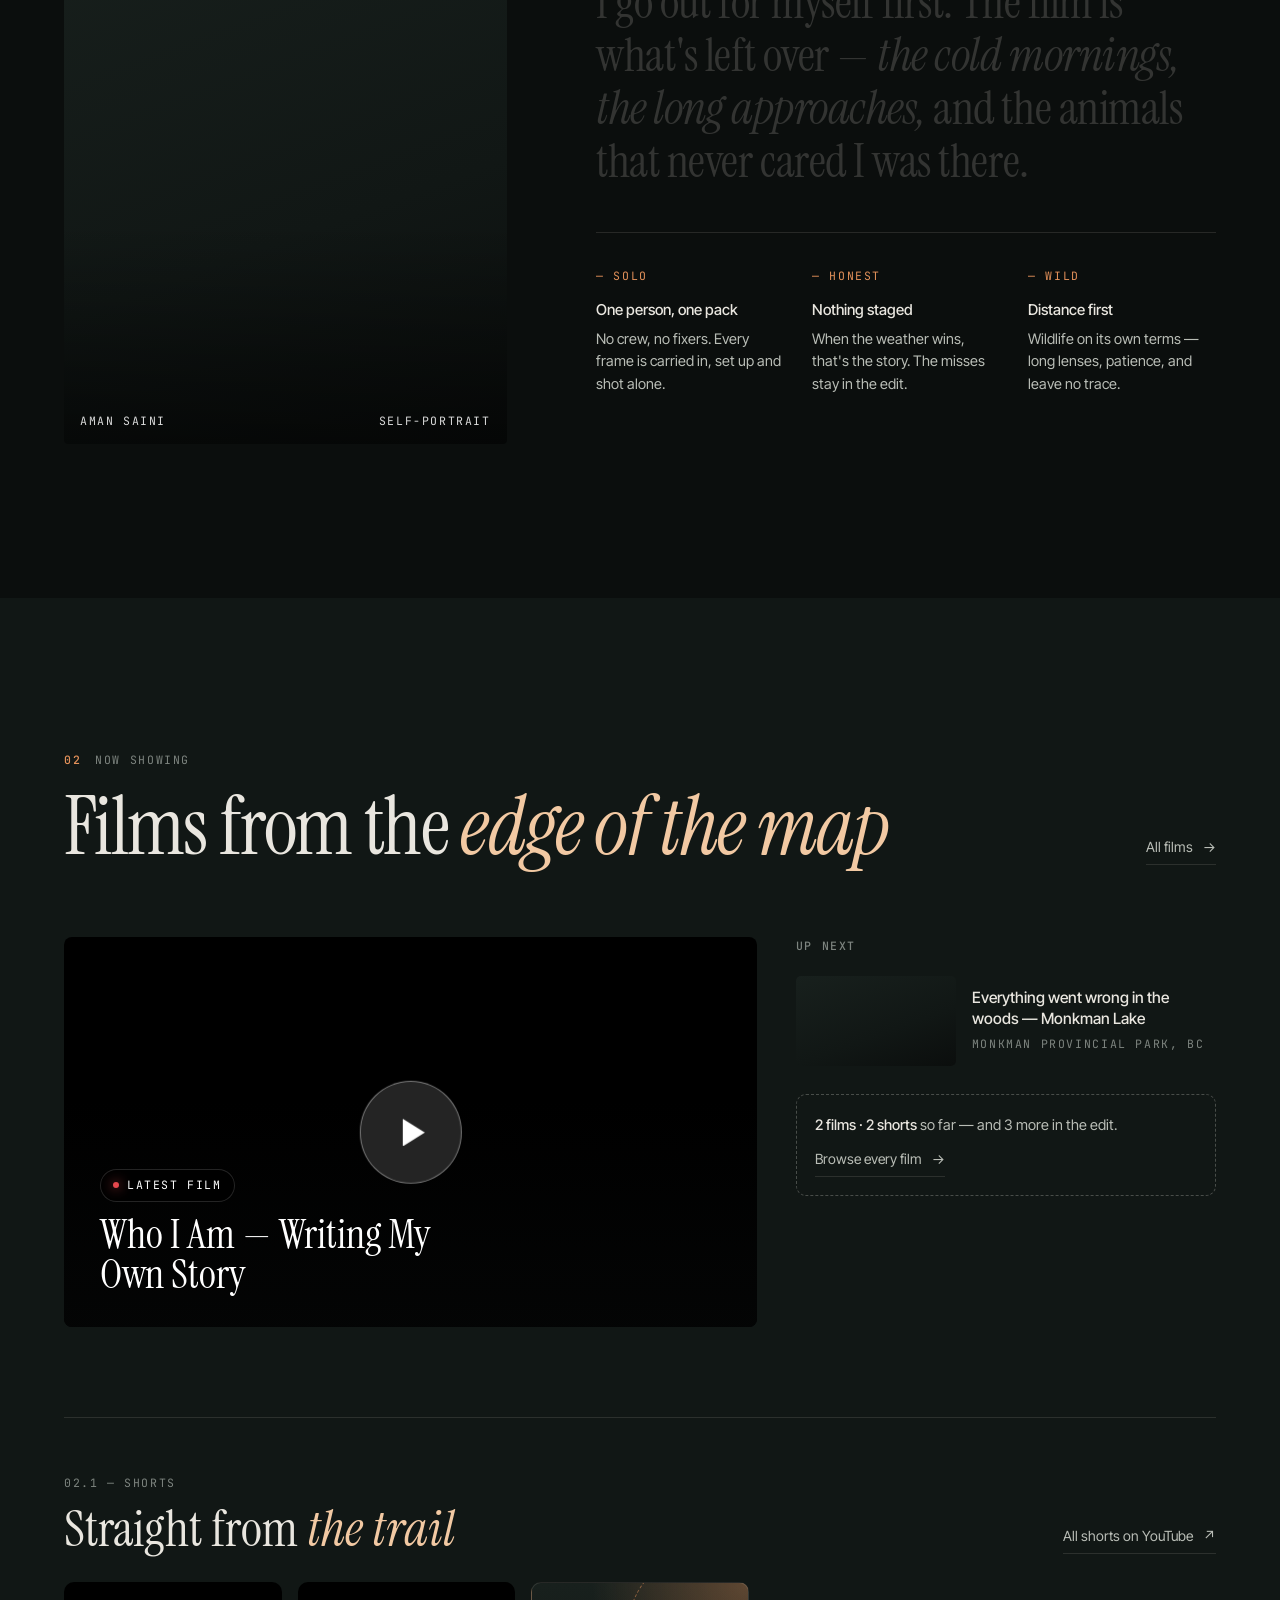
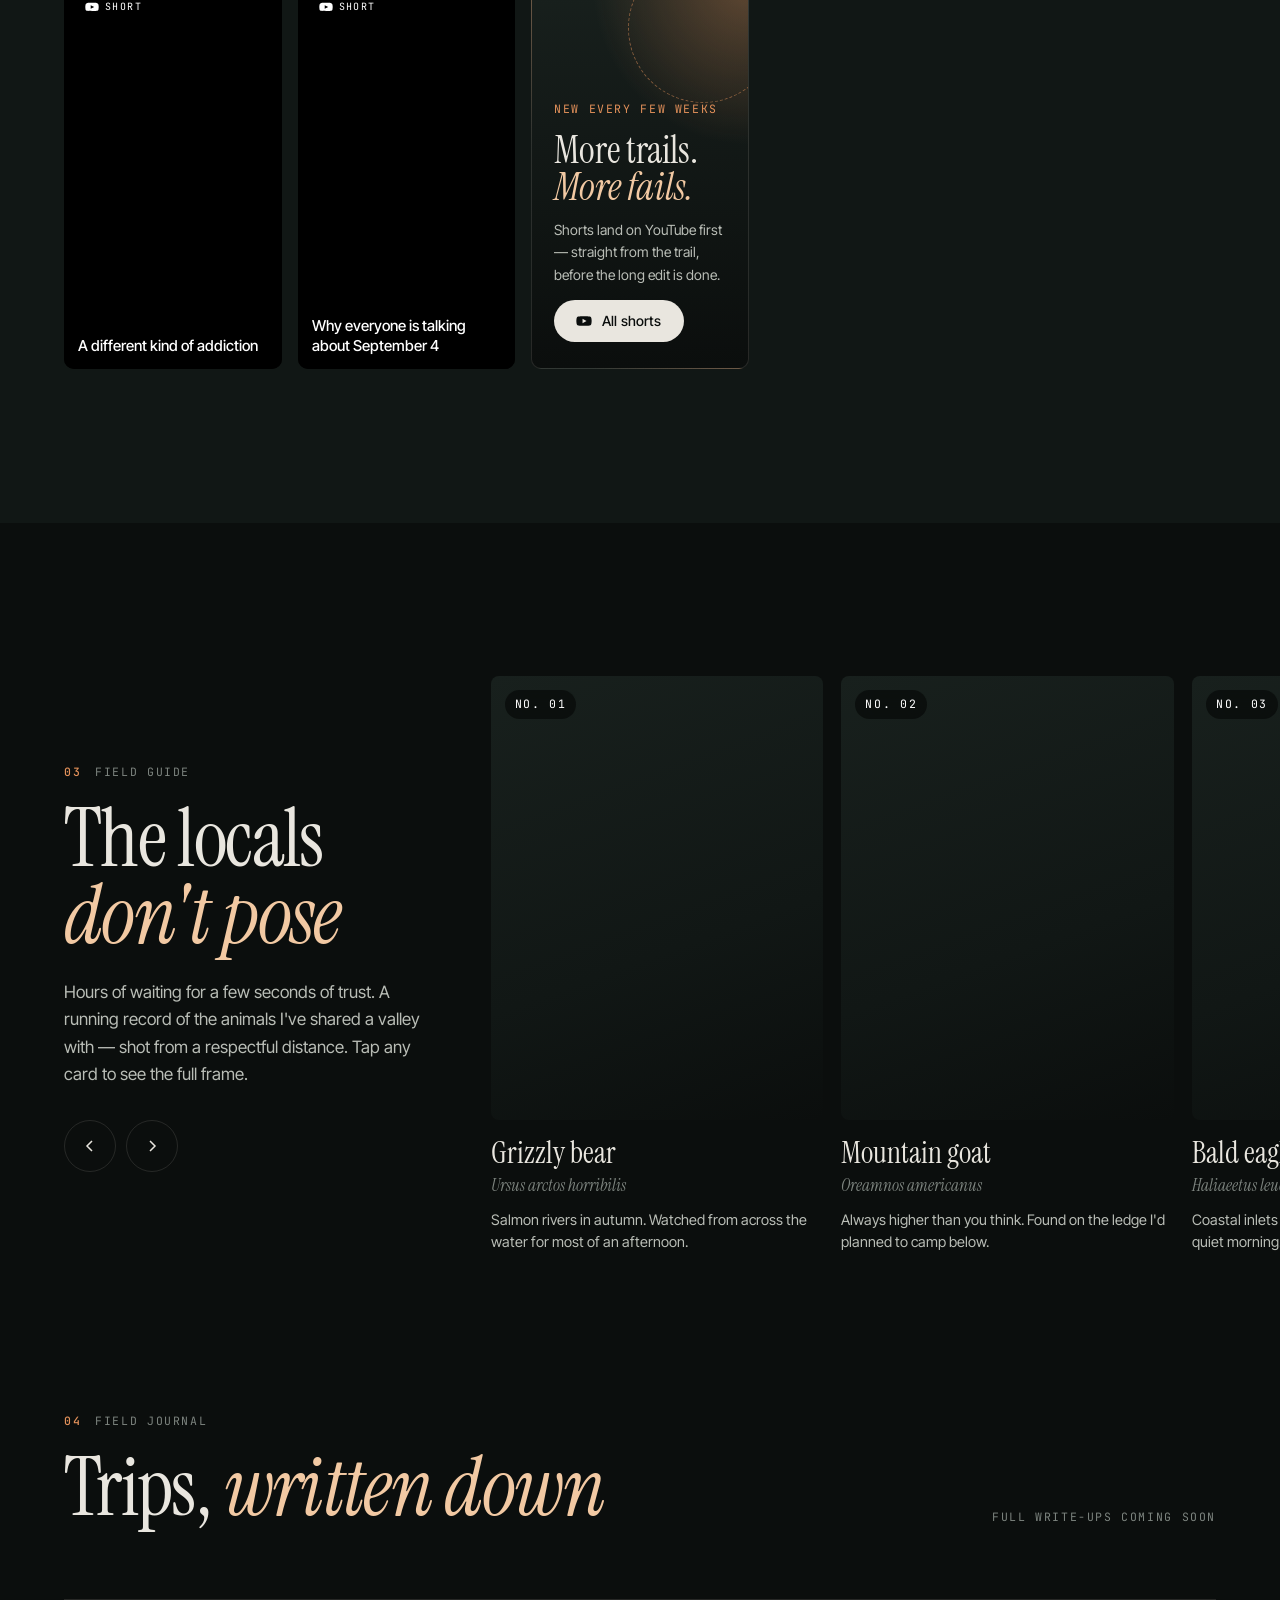
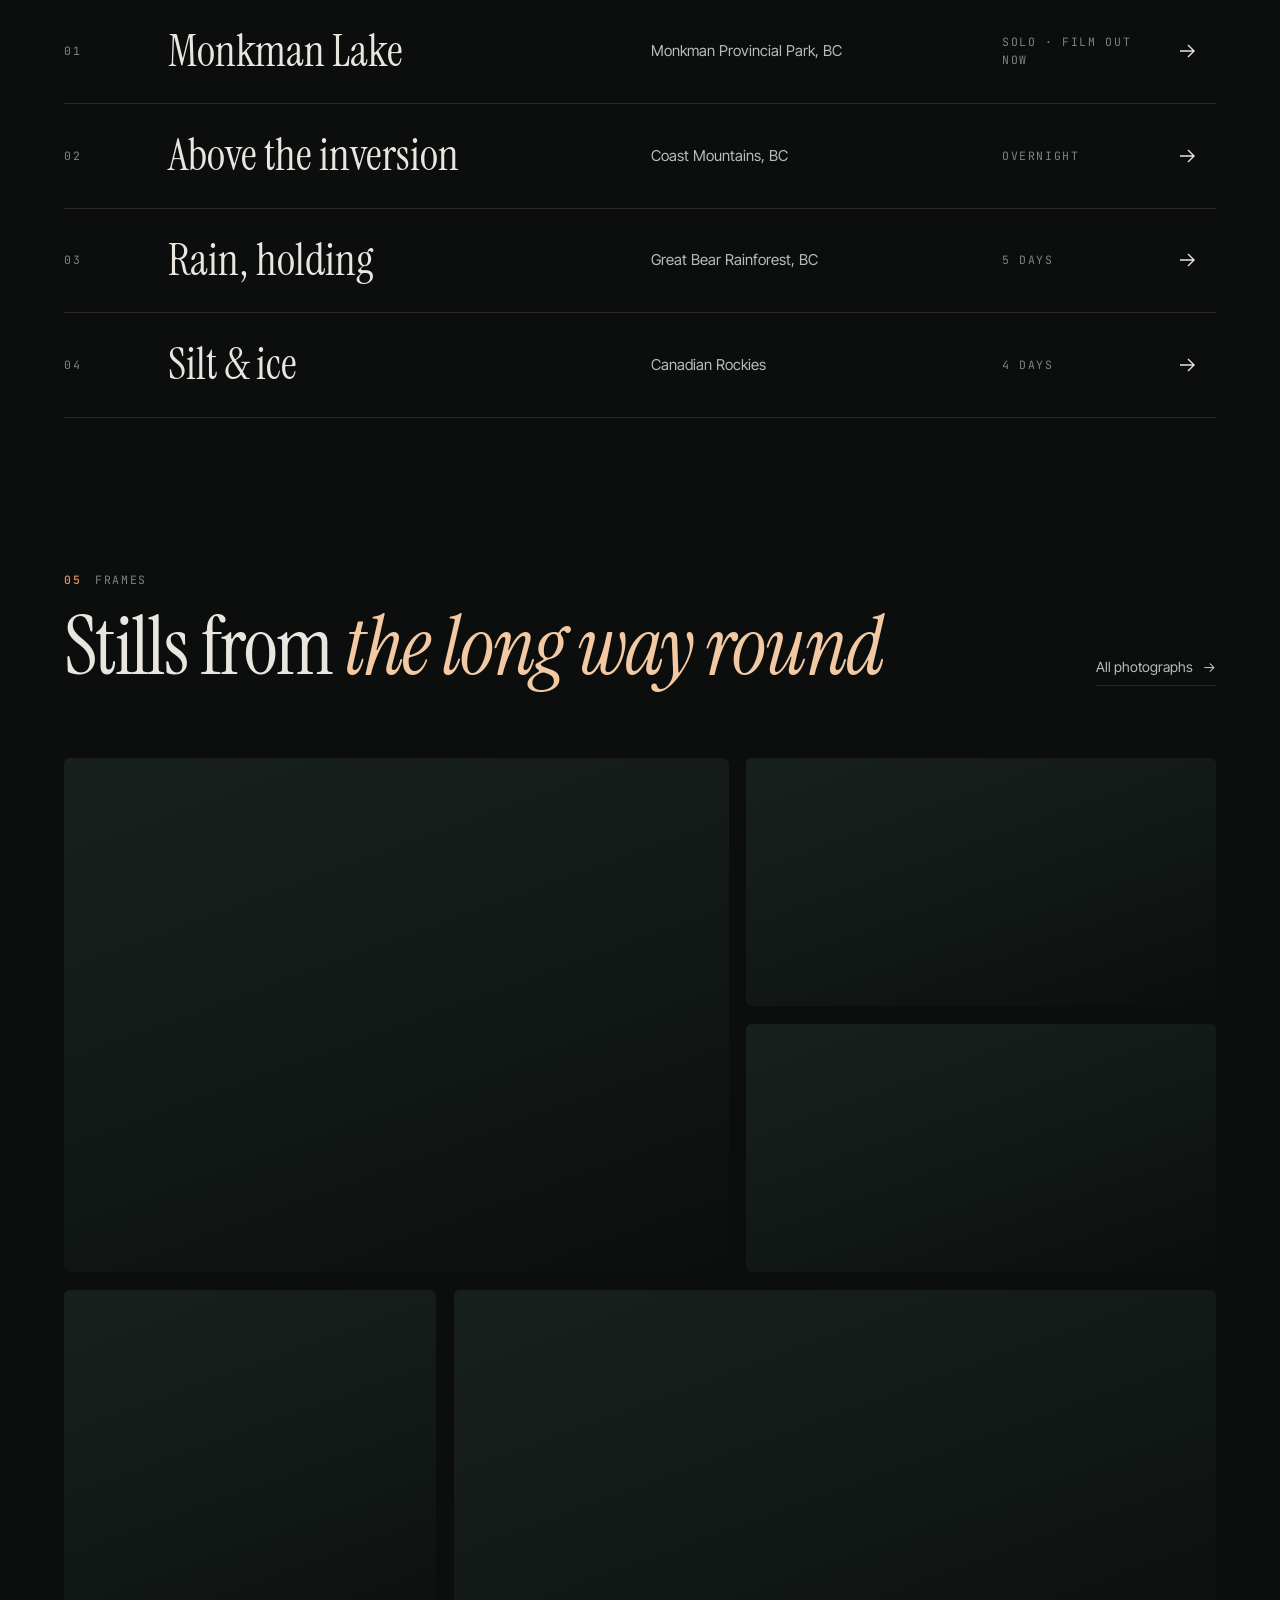
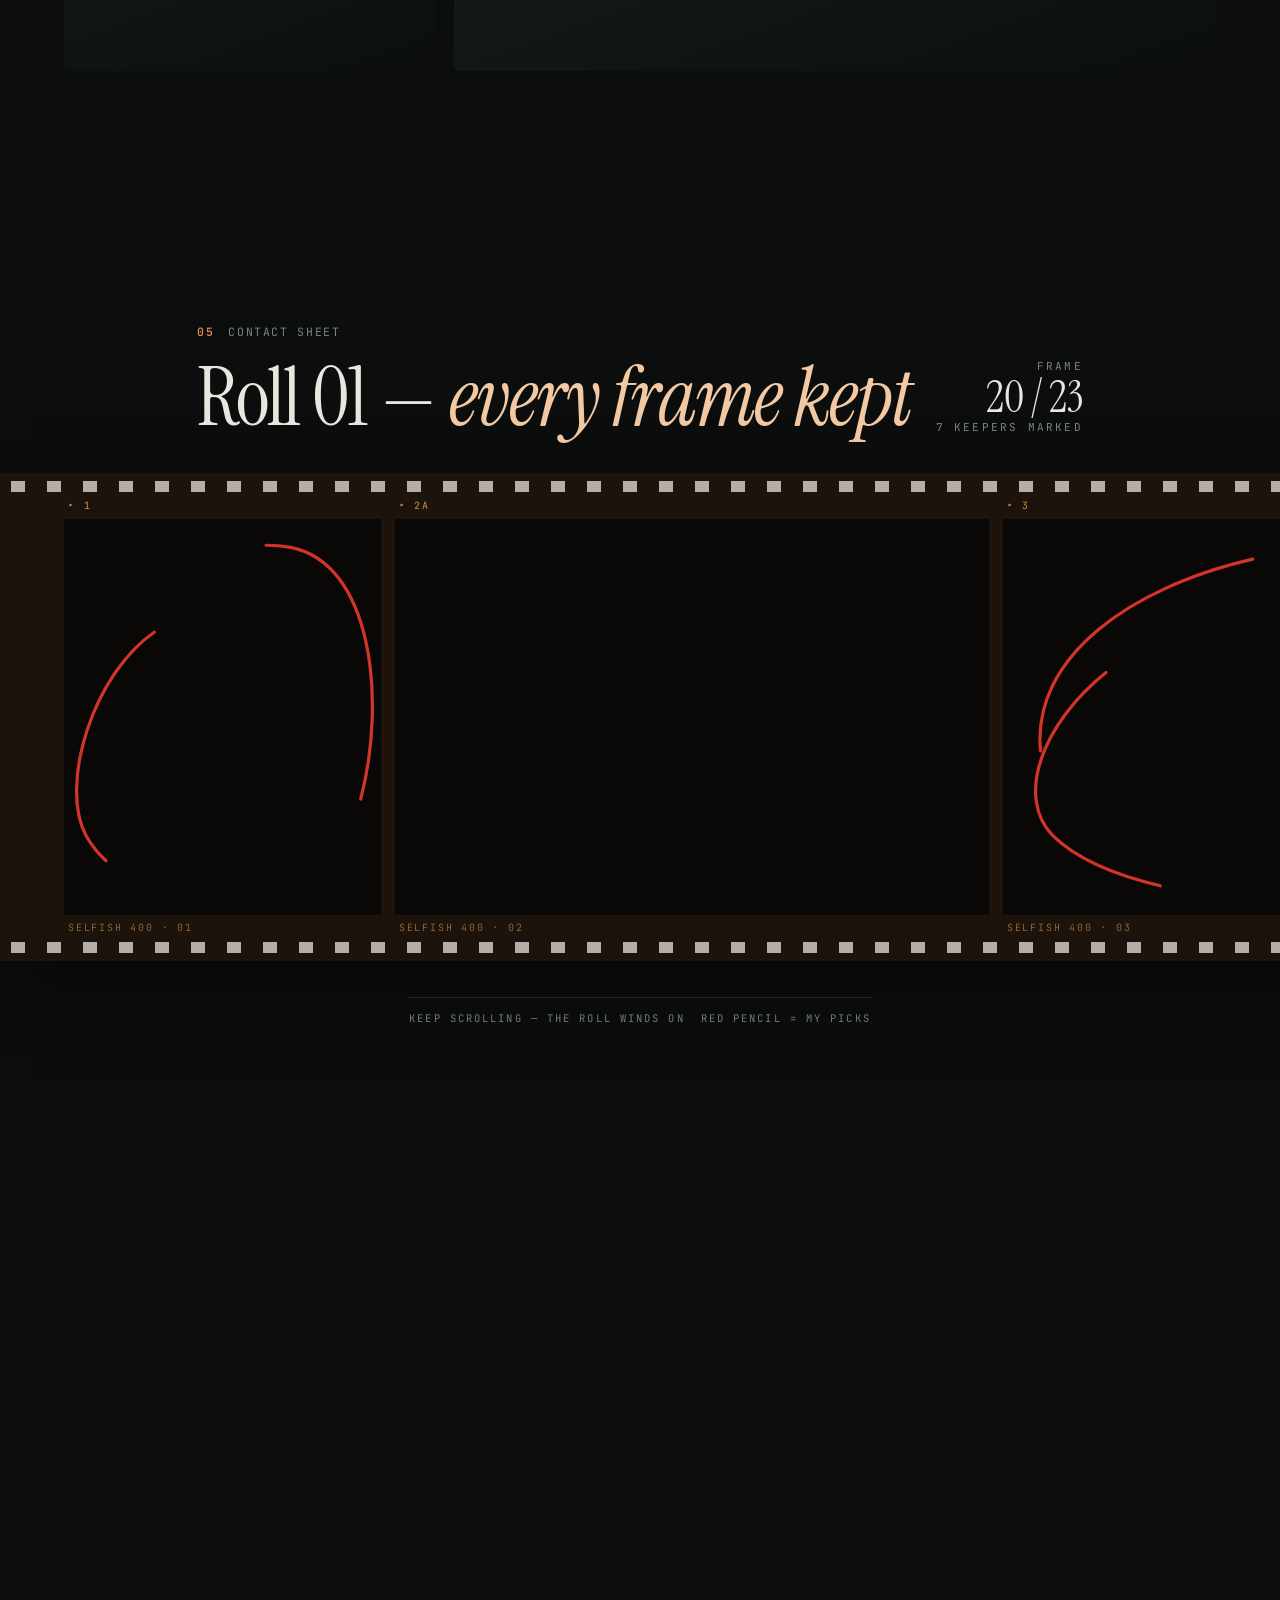
==== commit 2fd0c1fa: "Add files via upload" ====
--- a/index.html
+++ b/index.html
@@ -10,14 +10,16 @@
 <meta property="og:site_name" content="Selfish Traveller">
 <meta property="og:title" content="Aman Saini — Selfish Traveller">
 <meta property="og:description" content="Solo films, photography and field notes from the wild edges of British Columbia.">
+<meta property="og:image" content="https://i.ytimg.com/vi/Oh64VC_se48/maxresdefault.jpg">
 <meta name="twitter:card" content="summary_large_image">
 <script>try{var t=localStorage.getItem("st-theme");document.documentElement.dataset.theme=["dusk","sun","rain","wind","forest","night"].indexOf(t)>-1?t:"dusk"}catch(e){}</script>
 <link rel="preconnect" href="https://fonts.googleapis.com">
 <link rel="preconnect" href="https://fonts.gstatic.com" crossorigin>
 <link rel="preconnect" href="https://images.unsplash.com">
-<link href="https://fonts.googleapis.com/css2?family=Instrument+Serif:ital@0;1&family=Inter+Tight:wght@300;400;500;600&family=JetBrains+Mono:wght@400;500&display=swap" rel="stylesheet">
+<link href="https://fonts.googleapis.com/css2?family=Instrument+Serif:ital@0;1&family=Inter+Tight:wght@300;400;500;600&family=JetBrains+Mono:wght@400;500&family=Caveat:wght@600&display=swap" rel="stylesheet">
 <link rel="stylesheet" href="assets/css/site.css">
 <link rel="stylesheet" href="assets/css/mobile.css">
+<link rel="stylesheet" href="assets/css/cinema.css">
 </head>
 <body data-page="home">
 <a class="skip" href="#main">Skip to content</a>
@@ -61,10 +63,6 @@
 <!-- phones: everything below the hero is the "Pocket" layout, built by mobile.js -->
 <div class="mob" id="mob"></div>
 
-<div class="marquee dsk" aria-hidden="true"><div class="marquee__track">
-  <span>Coast Mountains</span><span>Old-growth forest</span><span>Grizzly country</span><span>Alpine lakes</span><span>Solo treks</span><span>Wild camps</span><span>Canadian Rockies</span>
-  <span>Coast Mountains</span><span>Old-growth forest</span><span>Grizzly country</span><span>Alpine lakes</span><span>Solo treks</span><span>Wild camps</span><span>Canadian Rockies</span>
-</div></div>
 
 <!-- the walking party — changes with the theme -->
 <div class="trek-slot dsk" aria-hidden="true"></div>
@@ -209,5 +207,6 @@
 <script src="assets/js/data.js"></script>
 <script src="assets/js/site.js"></script>
 <script src="assets/js/mobile.js"></script>
+<script src="assets/js/cinema.js"></script>
 </body>
 </html>
--- a/assets/css/mobile.css
+++ b/assets/css/mobile.css
@@ -304,3 +304,8 @@
   .hrow .short,.hrow .more-card{max-width:180px}
   .m-reel{max-width:170px}
 }
+
+/* Scrolling safety on phones: clip (not hidden) sideways overflow so the page itself always
+   stays the scroller, and use instant anchor jumps (smooth scroll can stall mobile Chrome). */
+@supports (overflow:clip){ html,body{overflow-x:clip} }
+@media (hover:none){ html{scroll-behavior:auto} }
--- a/assets/css/cinema.css
+++ b/assets/css/cinema.css
@@ -0,0 +1,204 @@
+/* ════════════════════════════════════════════════════════════════════
+   SELFISH TRAVELLER — CINEMA LAYER
+   Add-on on top of site.css. Remove this file + cinema.js and the site
+   is exactly as before.
+   2. Altimeter  3. Viewfinder cursor  4. Contact sheet
+   5. Sound  6. Small touches
+   ════════════════════════════════════════════════════════════════════ */
+
+/* ───────── 2. ALTIMETER ───────── */
+.alti{position:fixed;right:30px;top:50%;z-index:55;height:min(52vh,460px);transform:translateY(-50%);display:flex;
+  font-family:var(--mono);font-size:10px;letter-spacing:.16em;text-transform:uppercase;color:var(--fog-3);opacity:0;transition:opacity .8s}
+.alti.on{opacity:1}
+.alti__scale{position:relative;width:14px;
+  background:repeating-linear-gradient(to top,var(--line-2) 0 1px,transparent 1px 10%) right/14px 100% no-repeat,
+             repeating-linear-gradient(to top,var(--line) 0 1px,transparent 1px 2%) right/7px 100% no-repeat}
+.alti__scale::after{content:"";position:absolute;right:0;top:0;bottom:0;width:1px;background:var(--line-2)}
+.alti__fill{position:absolute;right:0;bottom:0;width:1px;background:var(--glow);box-shadow:0 0 10px rgba(var(--glow-rgb),.8);height:0}
+.alti__mark{position:absolute;right:-5px;bottom:0;width:0;height:0;border-top:5px solid transparent;border-bottom:5px solid transparent;border-left:7px solid var(--glow);transform:translateY(50%)}
+.alti__camp{position:absolute;right:-3px;width:7px;height:7px;border-radius:50%;background:var(--ink);border:1px solid var(--fog-3);transform:translateY(50%);cursor:pointer;padding:0;transition:background .3s,border-color .3s,transform .3s}
+.alti__camp.passed{background:var(--glow);border-color:var(--glow)}
+.alti__camp::before{content:attr(data-label);position:absolute;right:16px;top:50%;transform:translate(6px,-50%);white-space:nowrap;opacity:0;transition:opacity .3s,transform .3s;
+  color:var(--fog);background:color-mix(in srgb,var(--ink) 80%,transparent);padding:4px 8px;border-radius:4px;border:1px solid var(--line);pointer-events:none}
+.alti__camp:hover,.alti__camp:focus-visible{transform:translateY(50%) scale(1.5)}
+.alti:hover .alti__camp::before,.alti__camp:focus-visible::before{opacity:1;transform:translate(0,-50%)}
+.alti__tag{position:absolute;right:20px;bottom:0;transform:translateY(50%);text-align:right;white-space:nowrap;pointer-events:none}
+.alti__tag b{display:block;font-family:var(--serif);font-weight:400;font-size:22px;letter-spacing:0;text-transform:none;color:var(--fog);line-height:1;font-variant-numeric:tabular-nums}
+.alti__tag b small{font-size:.55em;color:var(--glow);font-style:italic;margin-left:2px}
+.alti__tag>span{display:block;margin-top:3px;font-size:9px}
+.alti__tag .dir{color:var(--glow)}
+.alti__end{position:absolute;right:20px;white-space:nowrap;font-size:9px;color:var(--fog-3)}
+.alti__end--t{top:-6px}.alti__end--b{bottom:-6px}
+.alti.near-top .alti__end--t{opacity:0}
+.alti.dim{opacity:0!important;pointer-events:none}
+.alti:hover .alti__tag,.alti:hover .alti__end{opacity:0;transition:opacity .2s}
+@media (max-width:1180px){.alti{display:none}}
+.snd{opacity:0;pointer-events:none;transition:opacity .6s,color .3s,border-color .3s}
+.snd.show{opacity:1;pointer-events:auto}
+/* phones & tablets: a thin summit line under the header */
+.ascent{position:fixed;left:0;top:0;height:2px;width:100%;z-index:70;pointer-events:none;transform-origin:left;transform:scaleX(0);
+  background:linear-gradient(90deg,transparent,var(--glow));box-shadow:0 0 12px rgba(var(--glow-rgb),.7)}
+@media (min-width:1181px){.ascent{display:none}}
+
+/* ───────── 3. VIEWFINDER CURSOR ───────── */
+.cine-cursor, .cine-cursor a, .cine-cursor button, .cine-cursor [role="button"]{cursor:none}
+.cine-cursor input, .cine-cursor textarea, .cine-cursor select{cursor:auto}
+.vf{position:fixed;left:0;top:0;z-index:500;pointer-events:none;mix-blend-mode:difference;color:#fff}
+.vf__dot{position:fixed;left:0;top:0;width:5px;height:5px;margin:-2.5px 0 0 -2.5px;border-radius:50%;background:#fff}
+.vf__box{position:fixed;left:0;top:0;width:34px;height:34px;margin:-17px 0 0 -17px;transition:width .45s var(--ease),height .45s var(--ease),margin .45s var(--ease),opacity .3s}
+.vf__box i{position:absolute;width:9px;height:9px;border:1.5px solid #fff}
+.vf__box i:nth-child(1){left:0;top:0;border-right:0;border-bottom:0}
+.vf__box i:nth-child(2){right:0;top:0;border-left:0;border-bottom:0}
+.vf__box i:nth-child(3){left:0;bottom:0;border-right:0;border-top:0}
+.vf__box i:nth-child(4){right:0;bottom:0;border-left:0;border-top:0}
+.vf__lab{position:absolute;left:50%;top:100%;transform:translate(-50%,10px);font-family:var(--mono);font-size:10px;letter-spacing:.24em;text-transform:uppercase;white-space:nowrap;opacity:0;transition:opacity .3s}
+.vf.is-link .vf__box{width:48px;height:48px;margin:-24px 0 0 -24px}
+.vf.is-media .vf__box{width:92px;height:62px;margin:-31px 0 0 -46px}
+.vf.is-media .vf__lab{opacity:1}
+.vf.is-media .vf__dot{opacity:0}
+.vf.is-down .vf__box{width:22px;height:22px;margin:-11px 0 0 -11px}
+.vf.is-hidden{opacity:0}
+.vf.is-media .vf__box::after{content:"";position:absolute;left:50%;top:50%;width:8px;height:8px;margin:-4px 0 0 -4px;border:1px solid #fff;border-radius:50%}
+
+/* ───────── 4. CONTACT SHEET (Roll 01) ───────── */
+.roll{position:relative;background:var(--ink)}
+.roll__pin{position:sticky;top:0;height:100vh;height:100svh;overflow:hidden;display:flex;flex-direction:column;justify-content:center;gap:clamp(22px,4vh,44px)}
+.roll__head{display:flex;justify-content:space-between;align-items:flex-end;gap:24px;flex-wrap:wrap}
+.roll__count{font-family:var(--mono);font-size:11px;letter-spacing:.2em;color:var(--fog-3);text-transform:uppercase;text-align:right}
+.roll__count b{font-family:var(--serif);font-weight:400;font-size:44px;letter-spacing:0;color:var(--fog);display:block;line-height:1;font-variant-numeric:tabular-nums}
+.film{--h:clamp(220px,44vh,440px);position:relative;display:flex;width:max-content;padding:46px 0;background:#1b130c;will-change:transform;
+  box-shadow:0 30px 80px -30px rgba(0,0,0,.8)}
+/* sprocket holes, top and bottom */
+.film::before,.film::after{content:"";position:absolute;left:0;right:0;height:11px;
+  background:repeating-linear-gradient(90deg,transparent 0 11px,rgba(233,230,223,.82) 11px 25px,transparent 25px 36px);border-radius:2px;opacity:.9}
+.film::before{top:8px}.film::after{bottom:8px}
+.frame{position:relative;flex:none;height:var(--h);margin:0 7px;padding:0;border:0;background:#0a0807;overflow:visible;cursor:zoom-in;text-align:left}
+.frame:first-child{margin-left:clamp(20px,5vw,80px)}
+.frame:last-child{margin-right:clamp(20px,5vw,80px)}
+.frame img{height:100%;width:auto;aspect-ratio:3/2;object-fit:cover;border-radius:2px;filter:saturate(.35) brightness(.78) contrast(1.05);transition:filter .6s var(--ease),transform .8s var(--ease)}
+.frame[data-ar="4/5"] img{aspect-ratio:4/5}
+.frame[data-ar="16/9"] img{aspect-ratio:16/9}
+.frame:hover img,.frame:focus-visible img,.frame.lit img{filter:none}
+.frame__no,.frame__edge{position:absolute;font-family:var(--mono);font-size:10px;letter-spacing:.18em;color:#e59c47;white-space:nowrap;opacity:.9}
+.frame__no{top:-21px;left:4px}
+.frame__edge{bottom:-21px;left:4px;color:rgba(229,156,71,.65)}
+.frame__cap{position:absolute;left:12px;right:12px;bottom:12px;color:#fff;font-size:13px;line-height:1.35;opacity:0;transform:translateY(8px);transition:opacity .4s,transform .5s var(--ease);text-shadow:0 1px 12px rgba(0,0,0,.8)}
+.frame__cap b{display:block;font-family:var(--serif);font-weight:400;font-size:22px}
+.frame__cap span{font-family:var(--mono);font-size:10px;letter-spacing:.14em;text-transform:uppercase;opacity:.75}
+.frame:hover .frame__cap,.frame:focus-visible .frame__cap{opacity:1;transform:none}
+/* red grease pencil — the photographer's own "keeper" marks */
+.keep{position:absolute;left:-12px;top:-14px;width:calc(100% + 24px);height:calc(100% + 28px);pointer-events:none;overflow:visible}
+.keep path{fill:none;stroke:#e5382e;stroke-width:3.2;stroke-linecap:round;stroke-linejoin:round;opacity:.92;stroke-dasharray:1;stroke-dashoffset:1;transition:stroke-dashoffset 1.1s var(--ease) .15s}
+.frame.drawn .keep path{stroke-dashoffset:0}
+.keep-tag{position:absolute;right:-6px;top:-30px;font-family:"Caveat","Segoe Print","Bradley Hand",cursive;font-size:24px;color:#e5382e;transform:rotate(-6deg);opacity:0;transition:opacity .4s .9s}
+.frame.drawn .keep-tag{opacity:1}
+.roll__bar{height:1px;background:var(--line);position:relative}
+.roll__bar i{position:absolute;left:0;top:0;bottom:0;background:var(--glow);width:0}
+.roll__hint{font-family:var(--mono);font-size:10.5px;letter-spacing:.2em;text-transform:uppercase;color:var(--fog-3);display:flex;justify-content:space-between;gap:16px}
+/* touch / small screens: a plain swipeable strip, no pinning */
+.roll--swipe{padding:clamp(70px,12vw,120px) 0}
+.roll--swipe .roll__pin{position:relative;height:auto;overflow:visible}
+.roll--swipe .film-scroll{overflow-x:auto;scroll-snap-type:x mandatory;-webkit-overflow-scrolling:touch;scrollbar-width:none}
+.roll--swipe .film-scroll::-webkit-scrollbar{display:none}
+.roll--swipe .frame{scroll-snap-align:center}
+.roll--swipe .film{--h:clamp(190px,56vw,300px)}
+.roll--swipe .frame__cap{opacity:1;transform:none}
+.roll--swipe .frame__cap b{font-size:17px}
+#mob .roll--swipe{padding:34px 0 10px}
+
+/* ───────── 5. SOUND ───────── */
+.snd{position:fixed;right:26px;bottom:26px;z-index:56;display:flex;align-items:center;gap:10px;height:38px;padding:0 14px;border-radius:99px;border:1px solid var(--line-2);
+  background:color-mix(in srgb,var(--ink) 70%,transparent);backdrop-filter:blur(10px);-webkit-backdrop-filter:blur(10px);
+  font-family:var(--mono);font-size:10px;letter-spacing:.2em;text-transform:uppercase;color:var(--fog-2);transition:color .3s,border-color .3s}
+.snd:hover{color:var(--fog);border-color:var(--glow)}
+.snd__bars{display:flex;align-items:flex-end;gap:2px;height:12px}
+.snd__bars i{width:2px;height:3px;background:currentColor;border-radius:1px;transition:height .3s}
+.snd.on{color:var(--glow-2)}
+.snd.on .snd__bars i{animation:eq 1s ease-in-out infinite alternate}
+.snd.on .snd__bars i:nth-child(2){animation-delay:-.3s}.snd.on .snd__bars i:nth-child(3){animation-delay:-.6s}.snd.on .snd__bars i:nth-child(4){animation-delay:-.15s}
+@keyframes eq{0%{height:3px}100%{height:12px}}
+@media (max-width:760px){.snd{display:none}}
+
+/* ───────── 6. SMALL TOUCHES ───────── */
+.scr{font-variant-ligatures:none}
+.hero__slides,.hero__body{will-change:transform}
+.mag{transition:transform .5s var(--ease)!important}
+
+@media (prefers-reduced-motion:reduce){
+  .frame img{filter:none}
+  .keep path{stroke-dashoffset:0}
+  .keep-tag{opacity:1}
+}
+
+@media (max-width:760px){
+  .roll__count{text-align:left}
+  .frame__cap span{display:none}
+}
+
+/* ───────── 7. PHONES ───────── */
+/* tap-to-focus square */
+.af{position:fixed;left:0;top:0;z-index:520;width:74px;height:74px;margin:-37px 0 0 -37px;pointer-events:none;opacity:0}
+.af i{position:absolute;inset:0;border:1.5px solid #ffd35a;border-radius:3px}
+.af i::before,.af i::after{content:"";position:absolute;background:#ffd35a}
+.af i::before{left:50%;top:-1px;width:1.5px;height:7px;margin-left:-.75px;box-shadow:0 66px 0 #ffd35a}
+.af i::after{top:50%;left:-1px;height:1.5px;width:7px;margin-top:-.75px;box-shadow:66px 0 0 #ffd35a}
+.af span{position:absolute;left:50%;top:-22px;transform:translateX(-50%);font-family:var(--mono);font-size:9.5px;letter-spacing:.14em;color:#ffd35a;background:rgba(0,0,0,.45);padding:2px 5px;border-radius:3px}
+.af.go{animation:af .9s var(--ease) forwards}
+@keyframes af{0%{opacity:0;transform:scale(1.6)}18%{opacity:1;transform:scale(1)}30%{transform:scale(1.06)}42%{transform:scale(1)}75%{opacity:1}100%{opacity:0}}
+
+/* altitude chip, riding above the tab bar */
+.achip{display:none}
+@media (max-width:760px),(hover:none) and (pointer:coarse) and (max-height:500px){
+  .ascent{display:none}
+  .achip{display:flex;position:fixed;left:50%;bottom:calc(var(--tab,66px) + var(--safe-b,0px) + 12px);z-index:72;align-items:center;gap:10px;
+    height:46px;padding:0 16px 0 6px;border-radius:99px;border:1px solid var(--line-2);color:var(--fog);text-align:left;
+    background:color-mix(in srgb,var(--ink) 78%,transparent);backdrop-filter:blur(16px) saturate(1.3);-webkit-backdrop-filter:blur(16px) saturate(1.3);
+    box-shadow:0 10px 30px -10px rgba(0,0,0,.7);transform:translate(-50%,160%);opacity:0;transition:transform .55s var(--ease),opacity .4s}
+  .achip.show{transform:translate(-50%,0);opacity:1}
+  .achip.bump{animation:bump .6s var(--ease)}
+  @keyframes bump{30%{transform:translate(-50%,-6px) scale(1.04)}}
+  .achip__ring{position:relative;width:34px;height:34px;display:grid;place-items:center;flex:none}
+  .achip__ring svg{position:absolute;inset:0;transform:rotate(-90deg)}
+  .achip__ring circle{fill:none;stroke:var(--line-2);stroke-width:2.2}
+  .achip__ring circle.p{stroke:var(--glow);stroke-dasharray:100;stroke-dashoffset:100;stroke-linecap:round;transition:stroke-dashoffset .2s}
+  .achip__ring b{font-size:10px;color:var(--glow);font-style:normal}
+  .achip>span{display:flex;flex-direction:column;line-height:1.15}
+  .achip>span b{font-family:var(--serif);font-weight:400;font-size:19px;font-variant-numeric:tabular-nums}
+  .achip>span small{font-family:var(--mono);font-size:9px;letter-spacing:.14em;text-transform:uppercase;color:var(--fog-3);white-space:nowrap}
+
+  /* the route sheet */
+  .route-scrim{z-index:96}
+  .route{z-index:97;padding-bottom:calc(18px + var(--safe-b,0px))}
+  .route__head{display:flex;justify-content:space-between;align-items:flex-start;gap:12px;margin-bottom:14px}
+  .route__head .mono{color:var(--glow);font-size:10px}
+  .route__head h3{font-family:var(--serif);font-weight:400;font-size:30px;line-height:1.05;margin:6px 0 0}
+  .route__head h3 em{color:var(--glow-2)}
+  .route__x{width:36px;height:36px;border-radius:50%;border:1px solid var(--line-2);color:var(--fog-2);font-size:13px;flex:none}
+  .route__svg{display:block;width:100%;height:120px;border-radius:14px}
+  .route__pins{position:relative;height:0;margin-top:-120px;height:120px;pointer-events:none}
+  .route__pins i{position:absolute;width:8px;height:8px;margin:-4px 0 0 -4px;border-radius:50%;background:var(--ink-2);border:1.5px solid var(--fog-3)}
+  .route__pins i.past{border-color:var(--glow);background:var(--glow)}
+  .route__me{position:absolute;width:14px;height:14px;margin:-7px 0 0 -7px;border-radius:50%;background:var(--fog);box-shadow:0 0 0 5px rgba(var(--glow-rgb),.35),0 0 18px rgba(var(--glow-rgb),.9);transition:left .3s,top .3s}
+  .route__list{list-style:none;margin:16px 0 12px;padding:0;display:flex;flex-direction:column-reverse}
+  .route__list button{display:grid;grid-template-columns:30px 1fr auto;align-items:center;gap:10px;width:100%;padding:8px 4px;border-bottom:1px solid var(--line);text-align:left}
+  .route__list li:first-child button{border-bottom:0}
+  .route__list .n{font-size:10px;color:var(--fog-3)}
+  .route__list b{display:block;font-weight:500;font-size:15px}
+  .route__list small{color:var(--fog-3);font-size:12.5px}
+  .route__list .m{font-size:10.5px;color:var(--fog-3)}
+  .route__list li.past b{color:var(--fog-2)}
+  .route__list li.here button{background:linear-gradient(90deg,rgba(var(--glow-rgb),.14),transparent);border-radius:12px}
+  .route__list li.here .n,.route__list li.here .m{color:var(--glow)}
+  .route__list li.here b::after{content:"  ● you are here";font-family:var(--mono);font-size:9px;letter-spacing:.12em;color:var(--glow);vertical-align:2px}
+  .route__snd{display:grid;grid-template-columns:auto 1fr auto;gap:14px;align-items:center;width:100%;padding:14px 16px;border-radius:16px;border:1px solid var(--line-2);text-align:left;color:var(--fog-2)}
+  .route__snd b{display:block;color:var(--fog);font-weight:500}
+  .route__snd small{font-size:12px;color:var(--fog-3)}
+  .route__snd .lbl{font-size:10px}
+  .route__snd.on{border-color:var(--glow);color:var(--glow-2)}
+  .route__snd.on .snd__bars i{animation:eq 1s ease-in-out infinite alternate}
+  .route__snd.on .snd__bars i:nth-child(2){animation-delay:-.3s}.route__snd.on .snd__bars i:nth-child(3){animation-delay:-.6s}.route__snd.on .snd__bars i:nth-child(4){animation-delay:-.15s}
+
+  /* roll: bigger frames on the phone, one per screen */
+  .roll--swipe .film{--h:min(92vw,420px)}
+  .roll--swipe .frame[data-ar="3/2"] img{aspect-ratio:4/5}
+}
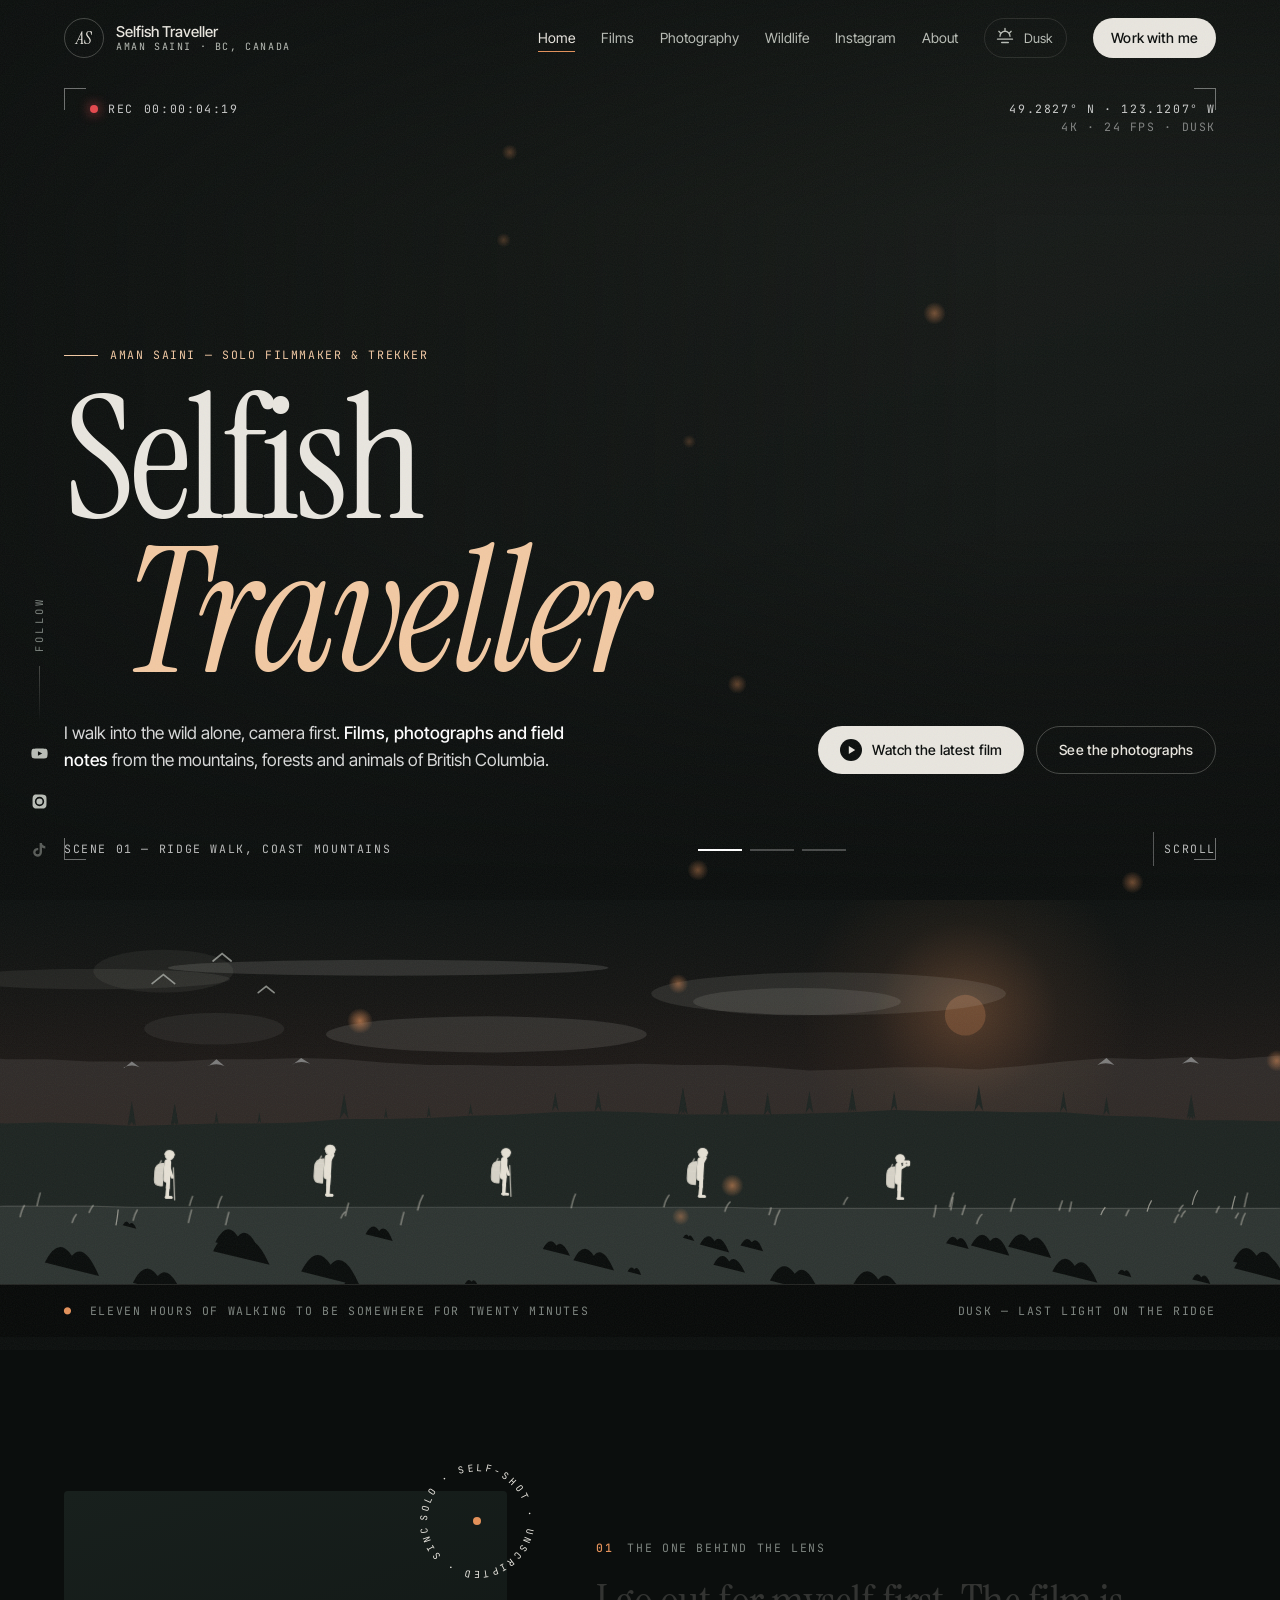
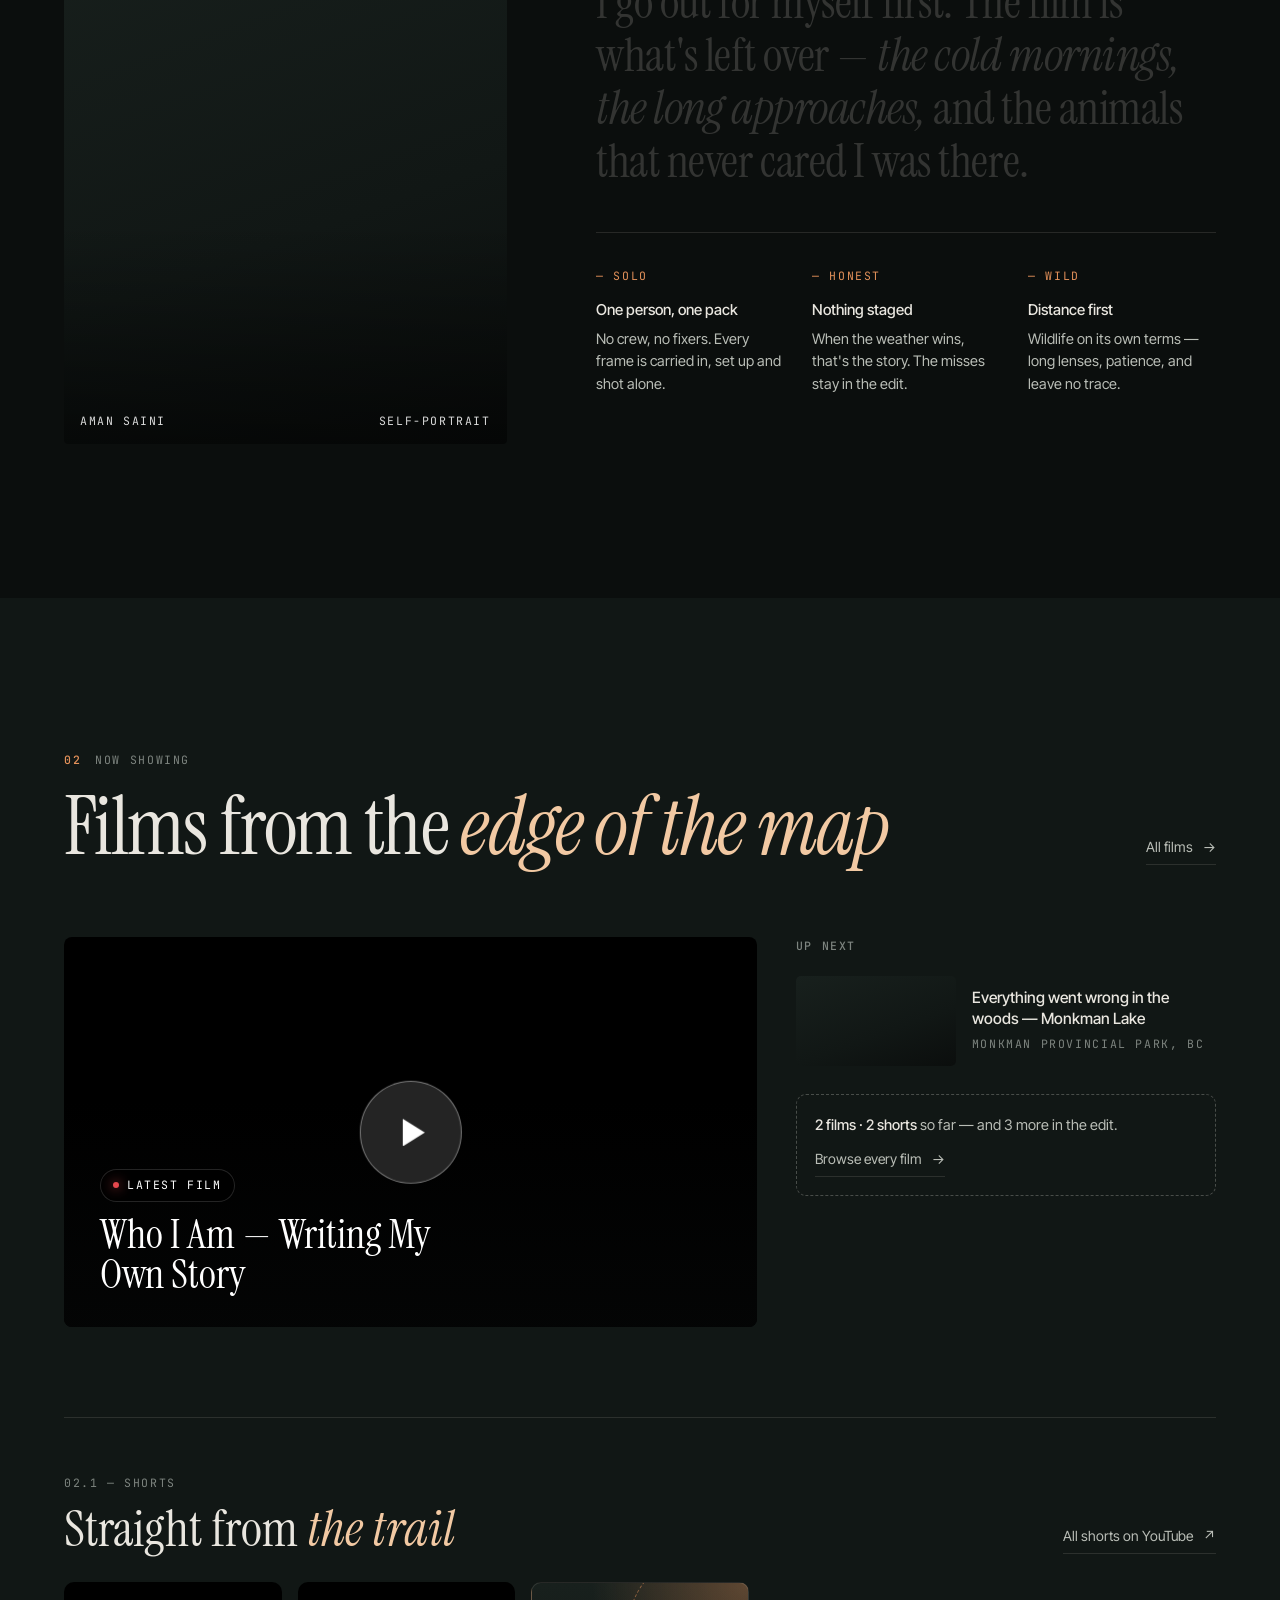
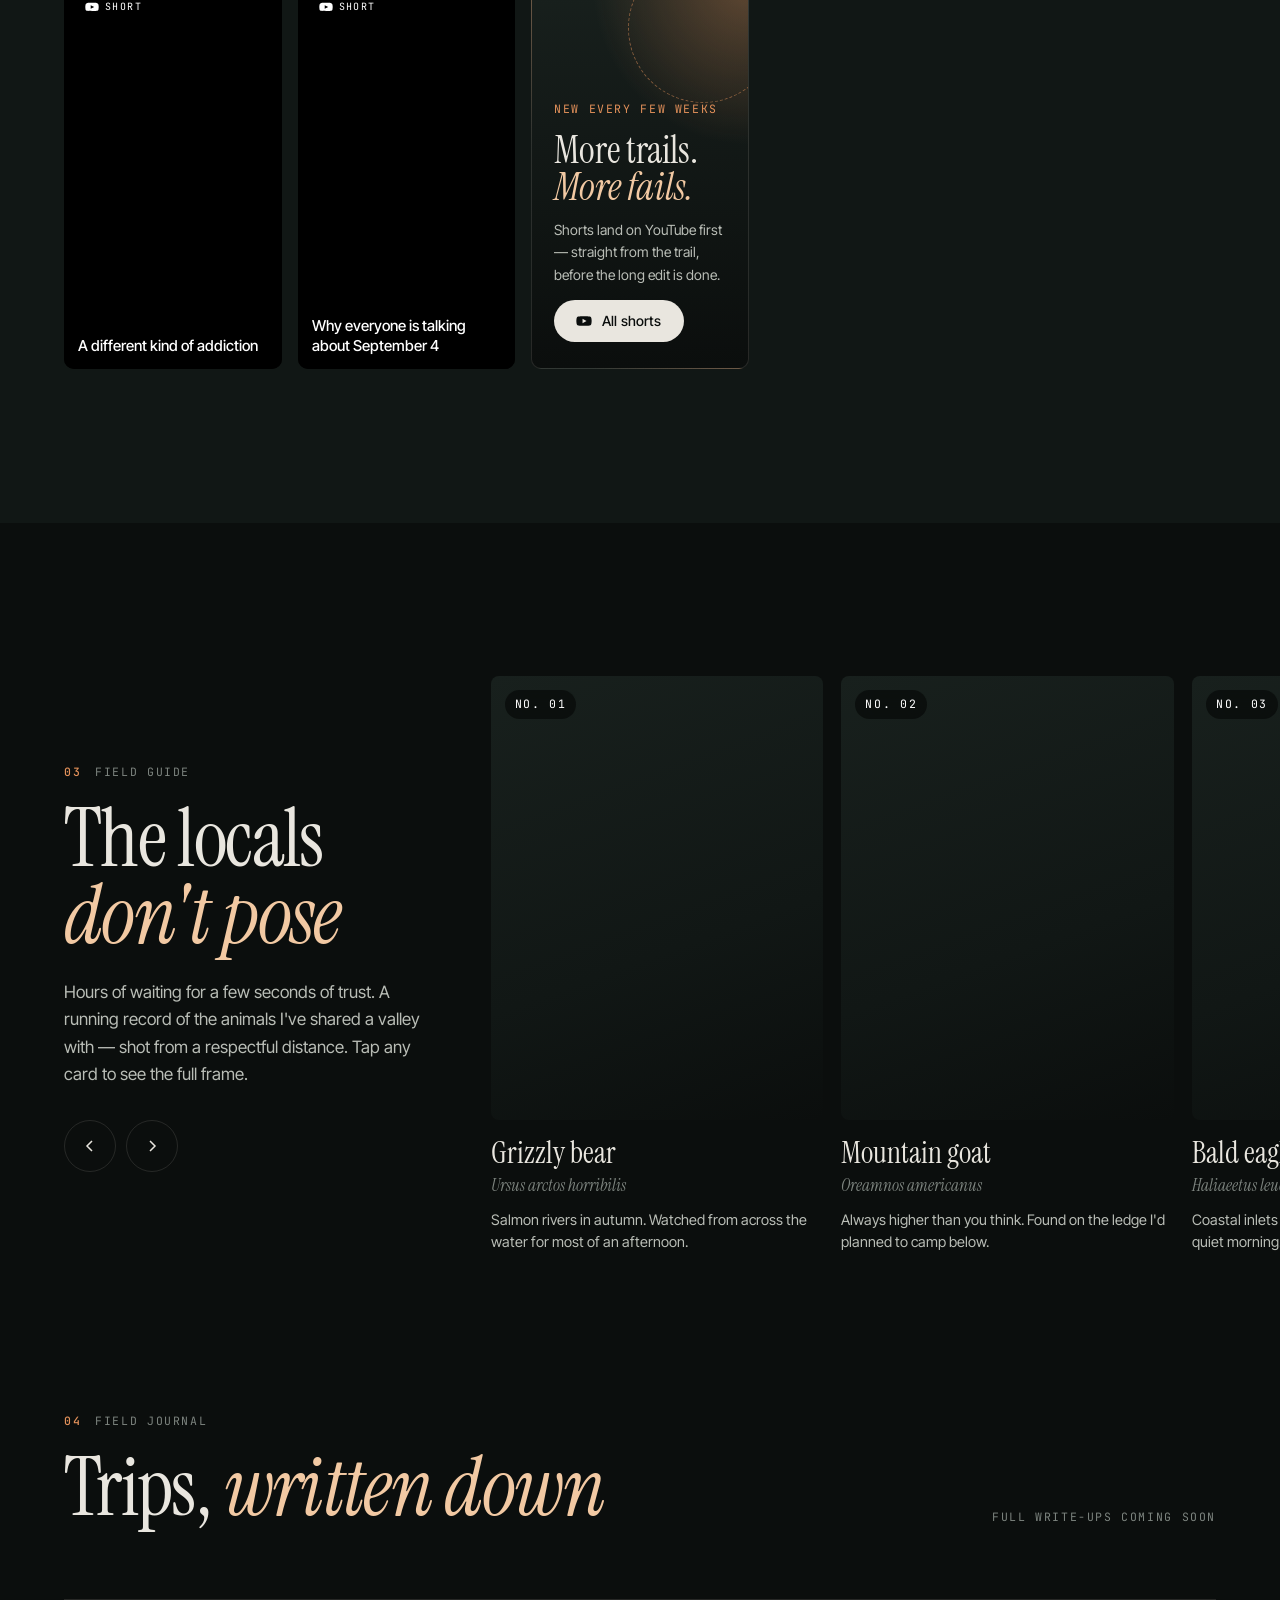
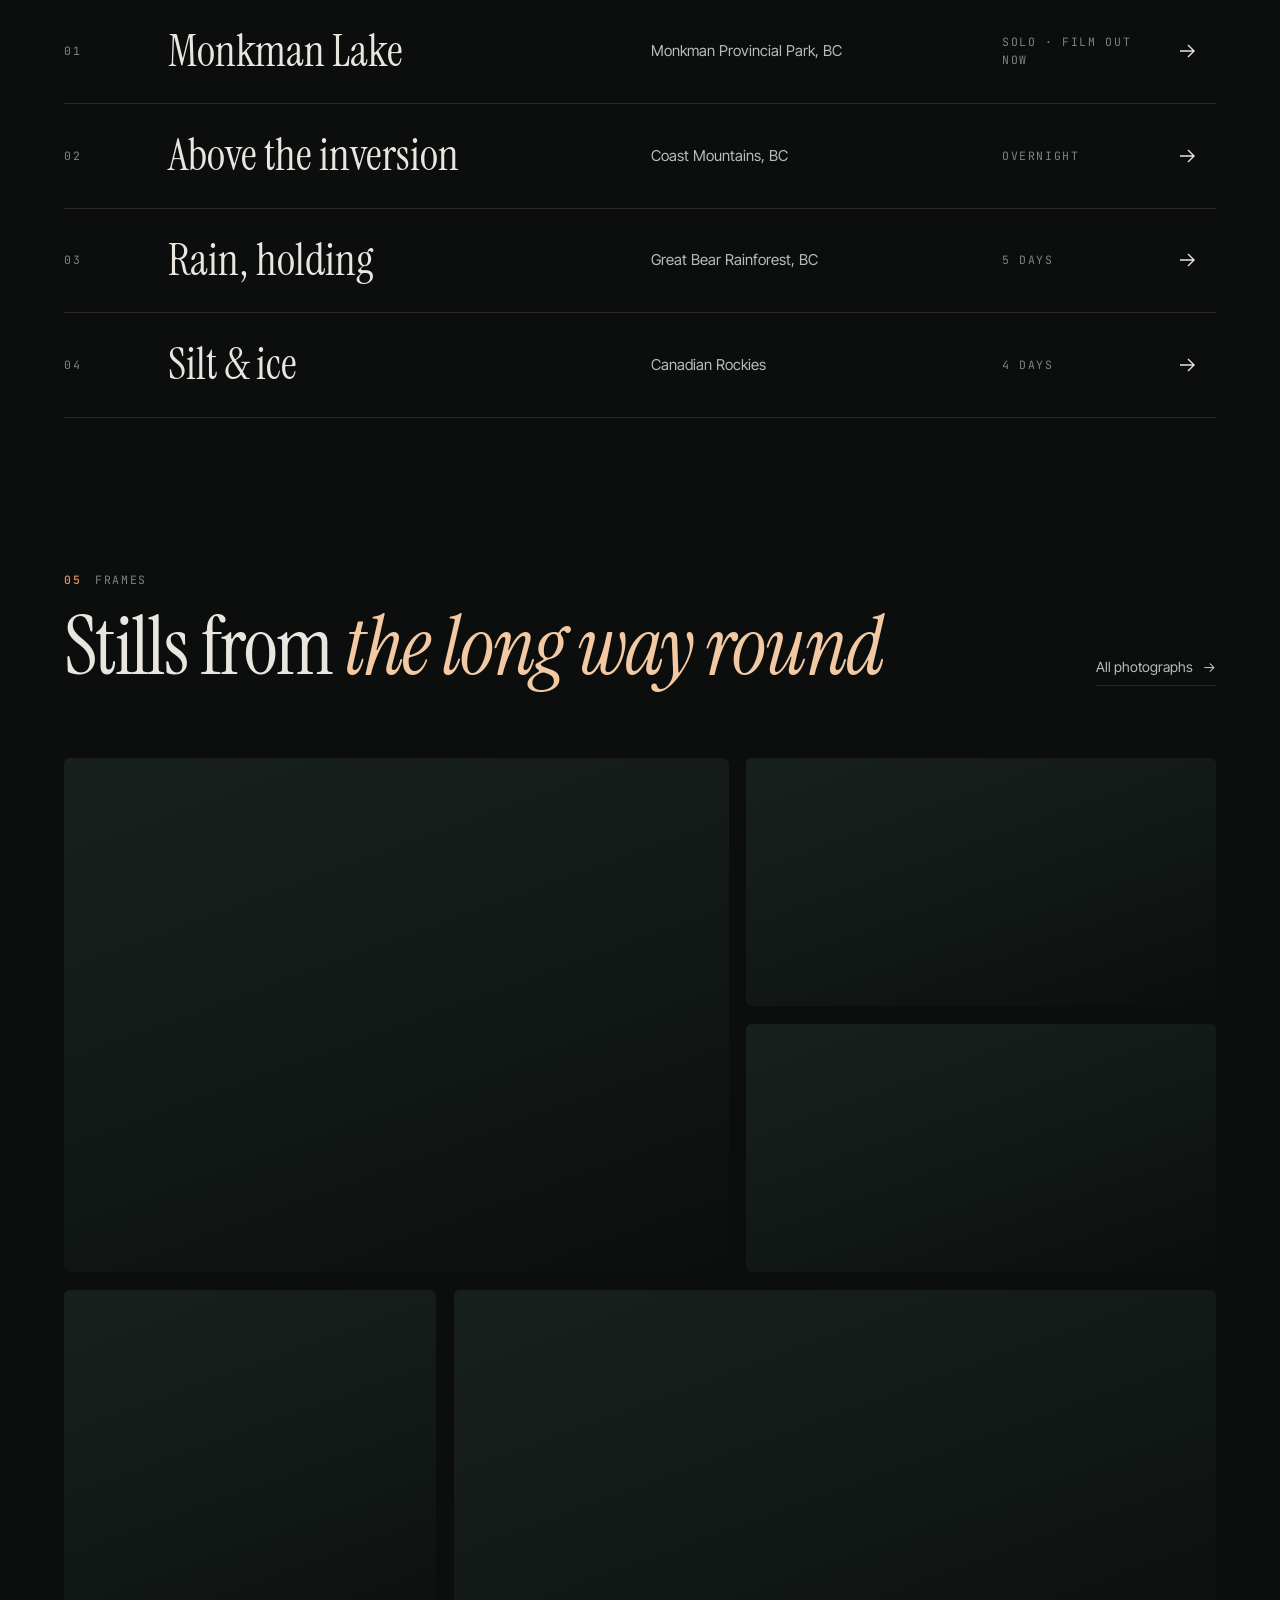
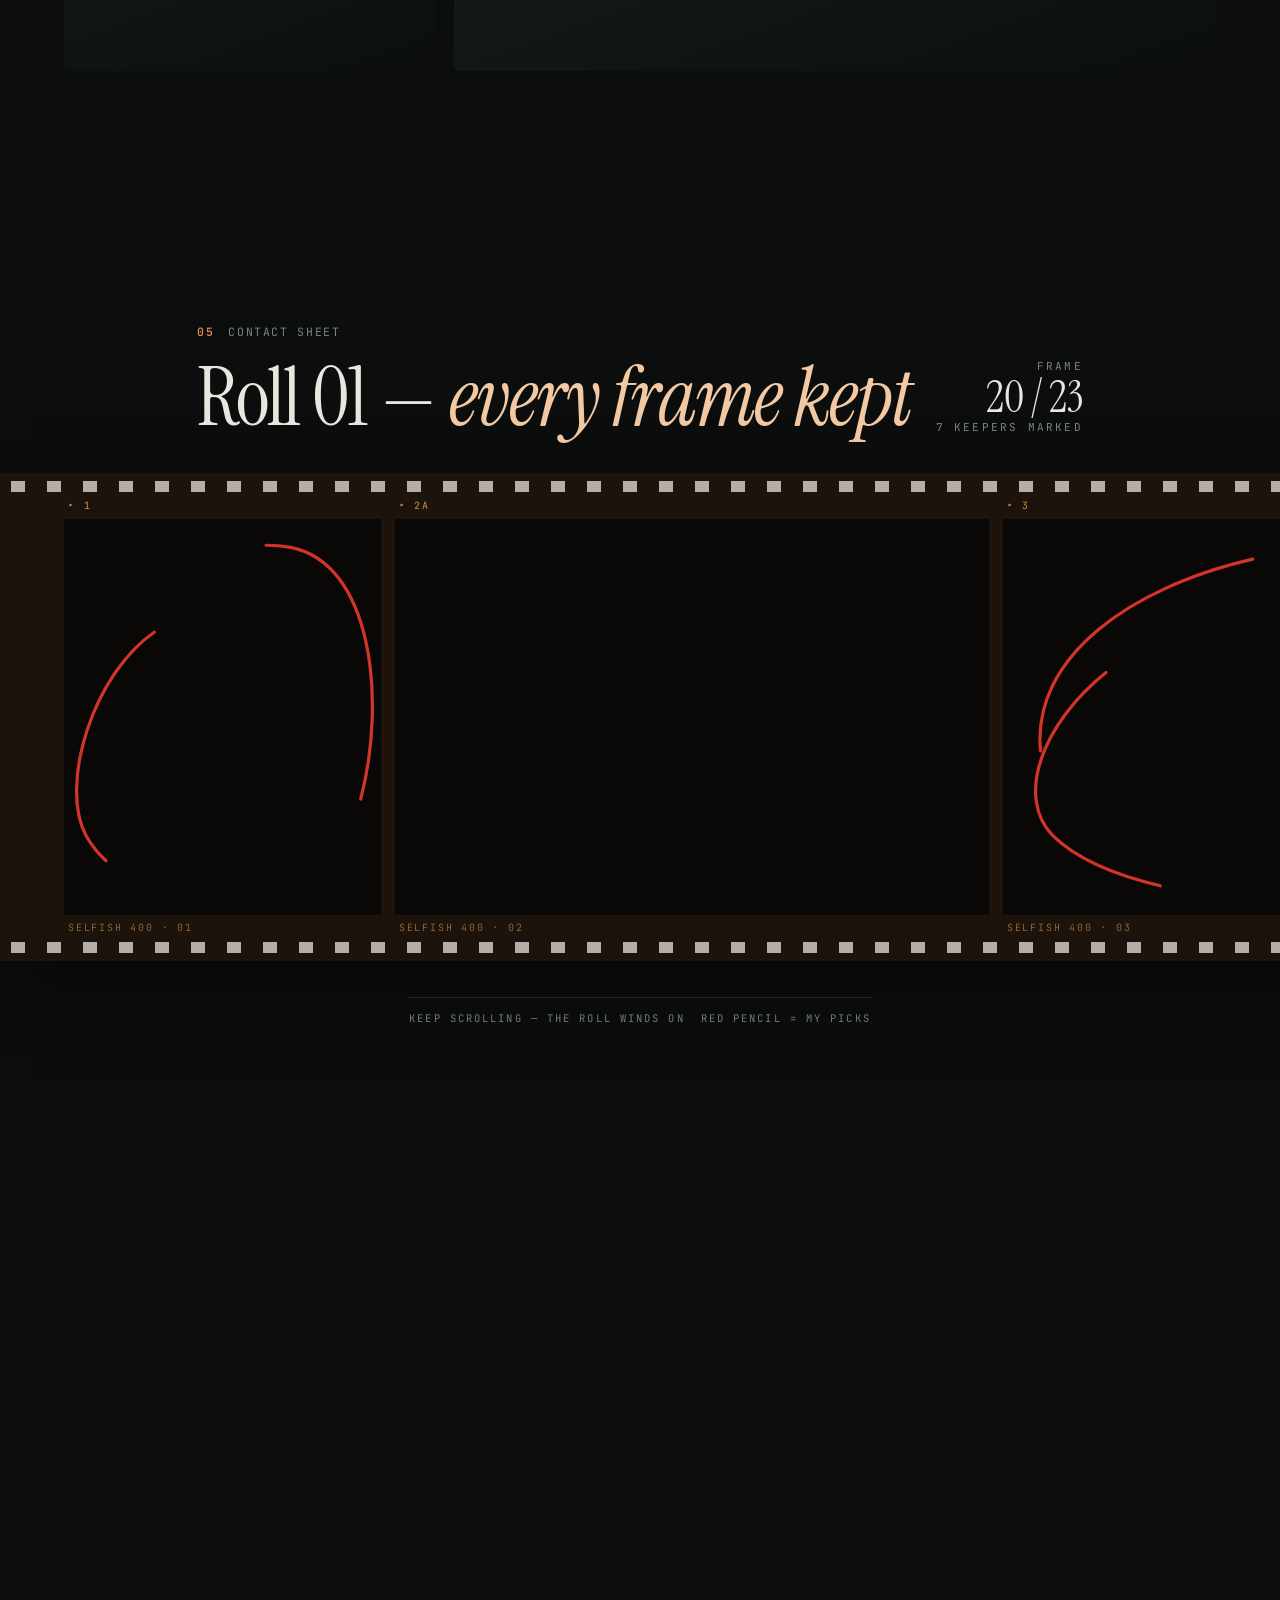
==== commit 836a8478: "Add files via upload" ====
--- a/index.html
+++ b/index.html
@@ -20,6 +20,7 @@
 <link rel="stylesheet" href="assets/css/site.css">
 <link rel="stylesheet" href="assets/css/mobile.css">
 <link rel="stylesheet" href="assets/css/cinema.css">
+  <link rel="stylesheet" href="assets/css/perf.css">
 </head>
 <body data-page="home">
 <a class="skip" href="#main">Skip to content</a>
@@ -208,5 +209,6 @@
 <script src="assets/js/site.js"></script>
 <script src="assets/js/mobile.js"></script>
 <script src="assets/js/cinema.js"></script>
+<script src="assets/js/perf.js"></script>
 </body>
 </html>
--- a/assets/css/site.css
+++ b/assets/css/site.css
@@ -699,10 +699,14 @@
 }
 @media (hover:none){ .peek{display:none} .tile .cap,.fr .cap{opacity:1;transform:none} .tile::after,.fr::after{opacity:1} }
 @media (prefers-reduced-motion:reduce){
-  *,*::before,*::after{animation-duration:.01ms!important;animation-iteration-count:1!important;transition-duration:.01ms!important;scroll-behavior:auto!important}
-  .bars::before,.bars::after{display:none}
-  .tk,.leg,.shin,.arm,.pole,.bob,.puff,.bird,.umb{animation:none!important}
-}
+  html:not([data-motion="full"]) *,html:not([data-motion="full"]) *::before,html:not([data-motion="full"]) *::after{animation-duration:.01ms!important;animation-iteration-count:1!important;transition-duration:.01ms!important;scroll-behavior:auto!important}
+  html:not([data-motion="full"]){scroll-behavior:auto!important}
+  html:not([data-motion="full"]) .bars::before,html:not([data-motion="full"]) .bars::after{display:none}
+  html:not([data-motion="full"]) .tk,html:not([data-motion="full"]) .leg,html:not([data-motion="full"]) .shin,html:not([data-motion="full"]) .arm,html:not([data-motion="full"]) .pole,html:not([data-motion="full"]) .bob,html:not([data-motion="full"]) .puff,html:not([data-motion="full"]) .bird,html:not([data-motion="full"]) .umb{animation:none!important}
+}
+html[data-motion="calm"] *,html[data-motion="calm"] *::before,html[data-motion="calm"] *::after{animation-duration:.01ms!important;animation-iteration-count:1!important;transition-duration:.01ms!important;scroll-behavior:auto!important}
+html[data-motion="calm"]{scroll-behavior:auto!important}
+html[data-motion="calm"] .bars::before,html[data-motion="calm"] .bars::after{display:none}
 
 /* ── refinements ── */
 .ft__mail svg{width:.75em;height:.75em;flex:none}
--- a/assets/css/cinema.css
+++ b/assets/css/cinema.css
@@ -125,9 +125,9 @@
 .mag{transition:transform .5s var(--ease)!important}
 
 @media (prefers-reduced-motion:reduce){
-  .frame img{filter:none}
-  .keep path{stroke-dashoffset:0}
-  .keep-tag{opacity:1}
+  html:not([data-motion="full"]) .frame img{filter:none}
+  html:not([data-motion="full"]) .keep path{stroke-dashoffset:0}
+  html:not([data-motion="full"]) .keep-tag{opacity:1}
 }
 
 @media (max-width:760px){
@@ -150,22 +150,45 @@
 .achip{display:none}
 @media (max-width:760px),(hover:none) and (pointer:coarse) and (max-height:500px){
   .ascent{display:none}
-  .achip{display:flex;position:fixed;left:50%;bottom:calc(var(--tab,66px) + var(--safe-b,0px) + 12px);z-index:72;align-items:center;gap:10px;
-    height:46px;padding:0 16px 0 6px;border-radius:99px;border:1px solid var(--line-2);color:var(--fog);text-align:left;
-    background:color-mix(in srgb,var(--ink) 78%,transparent);backdrop-filter:blur(16px) saturate(1.3);-webkit-backdrop-filter:blur(16px) saturate(1.3);
-    box-shadow:0 10px 30px -10px rgba(0,0,0,.7);transform:translate(-50%,160%);opacity:0;transition:transform .55s var(--ease),opacity .4s}
-  .achip.show{transform:translate(-50%,0);opacity:1}
-  .achip.bump{animation:bump .6s var(--ease)}
-  @keyframes bump{30%{transform:translate(-50%,-6px) scale(1.04)}}
   .achip__ring{position:relative;width:34px;height:34px;display:grid;place-items:center;flex:none}
   .achip__ring svg{position:absolute;inset:0;transform:rotate(-90deg)}
   .achip__ring circle{fill:none;stroke:var(--line-2);stroke-width:2.2}
   .achip__ring circle.p{stroke:var(--glow);stroke-dasharray:100;stroke-dashoffset:100;stroke-linecap:round;transition:stroke-dashoffset .2s}
   .achip__ring b{font-size:10px;color:var(--glow);font-style:normal}
-  .achip>span{display:flex;flex-direction:column;line-height:1.15}
-  .achip>span b{font-family:var(--serif);font-weight:400;font-size:19px;font-variant-numeric:tabular-nums}
-  .achip>span small{font-family:var(--mono);font-size:9px;letter-spacing:.14em;text-transform:uppercase;color:var(--fog-3);white-space:nowrap}
-
+  /* the notch — docked to the top of the tab bar, so it never floats over content */
+  .notch{display:flex;position:fixed;left:50%;bottom:calc(var(--tab,66px) + var(--safe-b,0px) - 1px);z-index:71;align-items:stretch;
+    height:30px;border-radius:14px 14px 0 0;border:1px solid var(--line-2);border-bottom:0;
+    background:color-mix(in srgb,var(--ink) 88%,transparent);backdrop-filter:blur(18px) saturate(1.3);-webkit-backdrop-filter:blur(18px) saturate(1.3);
+    transform:translate(-50%,calc(100% + var(--tab,66px) + var(--safe-b,0px)));opacity:0;pointer-events:none;transition:transform .45s var(--ease),opacity .3s;font-family:var(--mono);color:var(--fog-2);white-space:nowrap}
+  .notch.show{transform:translate(-50%,0);opacity:1;pointer-events:auto}
+  .notch.bump .achip__ring{animation:ping .7s var(--ease)}
+  @keyframes ping{40%{transform:scale(1.25)}}
+  .notch button{display:flex;align-items:center;gap:7px;padding:0 12px;height:100%;font-size:10px;letter-spacing:.12em;text-transform:uppercase;color:inherit}
+  .notch__alt b{font-family:var(--serif);font-weight:400;font-size:15px;letter-spacing:0;text-transform:none;color:var(--fog);font-variant-numeric:tabular-nums}
+  .notch__alt small{font-size:9px;color:var(--fog-3);white-space:nowrap}
+  .notch__sep{width:1px;margin:7px 0;background:var(--line-2)}
+  .notch__snd .lbl{font-size:9px}
+  .notch__snd.on{color:var(--glow-2)}
+  .notch__snd.on .snd__bars i,.menu-snd.on .snd__bars i{animation:eq 1s ease-in-out infinite alternate}
+  .notch__snd.on .snd__bars i:nth-child(2),.menu-snd.on .snd__bars i:nth-child(2){animation-delay:-.3s}
+  .notch__snd.on .snd__bars i:nth-child(3),.menu-snd.on .snd__bars i:nth-child(3){animation-delay:-.6s}
+  .notch .achip__ring{width:20px;height:20px}
+  .notch .achip__ring circle{stroke-width:3}
+  /* summit progress along the top edge of the tab bar */
+  .tabline{position:fixed;left:0;right:0;bottom:calc(var(--tab,66px) + var(--safe-b,0px));height:1.5px;z-index:71;pointer-events:none;opacity:0;transition:opacity .4s}
+  .tabline.show{opacity:1}
+  .tabline i{display:block;height:100%;background:linear-gradient(90deg,rgba(var(--glow-rgb),.2),var(--glow));transform-origin:left;transform:scaleX(0);box-shadow:0 0 8px rgba(var(--glow-rgb),.7)}
+
+  /* ☰ menu on phones: fits the screen, nothing hidden behind the tab bar */
+  .menu-open .tabs{transform:translateY(110%)!important}
+  .sheet{padding:84px var(--mpad,18px) calc(28px + var(--safe-b,0px));gap:22px}
+  .sheet ol a{font-size:clamp(28px,8.2vw,40px);padding:8px 0}
+  .sheet__themes{grid-template-columns:repeat(4,1fr)}
+  .sheet__themes button{padding:9px 2px;font-size:11px}
+  .menu-snd{margin:0}
+  .menu-open .hdr{background:var(--ink)}
+  .brand__txt b{white-space:nowrap}
+  @media (max-width:370px){.brand__txt b{font-size:15px}}
   /* the route sheet */
   .route-scrim{z-index:96}
   .route{z-index:97;padding-bottom:calc(18px + var(--safe-b,0px))}
@@ -190,11 +213,11 @@
   .route__list li.here button{background:linear-gradient(90deg,rgba(var(--glow-rgb),.14),transparent);border-radius:12px}
   .route__list li.here .n,.route__list li.here .m{color:var(--glow)}
   .route__list li.here b::after{content:"  ● you are here";font-family:var(--mono);font-size:9px;letter-spacing:.12em;color:var(--glow);vertical-align:2px}
-  .route__snd{display:grid;grid-template-columns:auto 1fr auto;gap:14px;align-items:center;width:100%;padding:14px 16px;border-radius:16px;border:1px solid var(--line-2);text-align:left;color:var(--fog-2)}
-  .route__snd b{display:block;color:var(--fog);font-weight:500}
-  .route__snd small{font-size:12px;color:var(--fog-3)}
-  .route__snd .lbl{font-size:10px}
-  .route__snd.on{border-color:var(--glow);color:var(--glow-2)}
+  .route__snd,.menu-snd{display:grid;grid-template-columns:auto 1fr auto;gap:14px;align-items:center;width:100%;padding:14px 16px;border-radius:16px;border:1px solid var(--line-2);text-align:left;color:var(--fog-2)}
+  .route__snd b,.menu-snd b{display:block;color:var(--fog);font-weight:500}
+  .route__snd small,.menu-snd small{font-size:12px;color:var(--fog-3)}
+  .route__snd .lbl,.menu-snd .lbl{font-size:10px}
+  .route__snd.on,.menu-snd.on{border-color:var(--glow);color:var(--glow-2)}
   .route__snd.on .snd__bars i{animation:eq 1s ease-in-out infinite alternate}
   .route__snd.on .snd__bars i:nth-child(2){animation-delay:-.3s}.route__snd.on .snd__bars i:nth-child(3){animation-delay:-.6s}.route__snd.on .snd__bars i:nth-child(4){animation-delay:-.15s}
 
--- a/assets/css/perf.css
+++ b/assets/css/perf.css
@@ -0,0 +1,63 @@
+/* ═══════════════════════════════════════════════════════════════
+   perf.css — additive. Loads LAST. Changes nothing by default.
+   Three jobs:
+     1. let a visitor turn motion back on when Windows has it off
+     2. let the page drop to a cheap paint path on a slow machine
+     3. stop paying for sections nobody is looking at
+   ═══════════════════════════════════════════════════════════════ */
+
+/* ── 1. motion override ───────────────────────────────────────── */
+/* The gating lives in site.css / cinema.css (html:not([data-motion="full"])).
+   All this file has to do is keep a reveal from looking broken when motion
+   is dialled down: fade it, don't slide it. */
+html[data-motion="calm"] .rv,
+html:not([data-motion="full"]) .rv{transform:none!important}
+@media (prefers-reduced-motion:reduce){
+  html:not([data-motion="full"]) .rv{opacity:0;transition:opacity .18s linear!important}
+  html:not([data-motion="full"]) .rv.in{opacity:1}
+}
+html[data-motion="calm"] .rv{opacity:0;transition:opacity .18s linear!important}
+html[data-motion="calm"] .rv.in{opacity:1}
+
+/* ── 2. cheap paint path ──────────────────────────────────────── */
+/* Applied when the visitor picks Calm, or when the browser has no
+   backdrop-filter at all. No guessing about the machine. */
+html[data-motion="calm"]{--lite:1}
+/* Set by perf.js when the machine drops frames, or when the browser
+   has no backdrop-filter at all. Blur on a fixed, full-width bar is
+   the single most expensive thing on the page without a GPU. */
+html.perf-lite .hdr.solid,html[data-motion="calm"] .hdr.solid,
+html.perf-lite .mbar.solid,html[data-motion="calm"] .mbar.solid,
+html.perf-lite .tabs,html[data-motion="calm"] .tabs,
+html.perf-lite .tpop,html[data-motion="calm"] .tpop,
+html.perf-lite .glance > *,html[data-motion="calm"] .glance > *,
+html.perf-lite .ibtn,html[data-motion="calm"] .ibtn,
+html.perf-lite .badge,html[data-motion="calm"] .badge,
+html.perf-lite .bigplay,html[data-motion="calm"] .bigplay,
+html.perf-lite .short__b,html[data-motion="calm"] .short__b,
+html.perf-lite .short__p,html[data-motion="calm"] .short__p,
+html.perf-lite .card .tag,html[data-motion="calm"] .card .tag,
+html.perf-lite .wcard .chip3,html[data-motion="calm"] .wcard .chip3{
+  backdrop-filter:none!important;-webkit-backdrop-filter:none!important;
+}
+html.perf-lite .hdr.solid,html[data-motion="calm"] .hdr.solid{background:var(--ink)}
+html.perf-lite .mbar.solid,html[data-motion="calm"] .mbar.solid,html.perf-lite .tabs,html[data-motion="calm"] .tabs{background:var(--ink)}
+html.perf-lite .tpop,html[data-motion="calm"] .tpop,html.perf-lite .glance > *,html[data-motion="calm"] .glance > *{background:var(--ink-2)}
+html.perf-lite .badge,html[data-motion="calm"] .badge,html.perf-lite .short__b,html[data-motion="calm"] .short__b,html.perf-lite .card .tag,html[data-motion="calm"] .card .tag,
+html.perf-lite .wcard .chip3,html[data-motion="calm"] .wcard .chip3{background:rgba(0,0,0,.78)}
+html.perf-lite canvas.wx{display:none}          /* the weather canvas: a full rAF loop */
+html.perf-lite .trek__aurora{display:none}
+html.perf-lite *{box-shadow:none!important}
+html.perf-lite .peek{display:none!important}
+
+/* animations only run while you can see them */
+html.perf-lite .off-view,
+html:not([data-motion="full"]) .off-view{animation-play-state:paused!important}
+
+/* ── the motion switch itself ─────────────────────────────────── */
+.motion-opt{display:flex;gap:6px;margin-top:10px;padding-top:10px;border-top:1px solid var(--line)}
+.motion-opt button{flex:1;font:inherit;font-size:11px;letter-spacing:.06em;text-transform:uppercase;
+  padding:8px 6px;border-radius:10px;border:1px solid var(--line-2);background:transparent;
+  color:var(--fog-3);cursor:pointer}
+.motion-opt button[aria-pressed="true"]{background:var(--glow);border-color:var(--glow);color:var(--ink)}
+.motion-note{font-size:10.5px;color:var(--fog-3);margin:8px 2px 0;line-height:1.45}
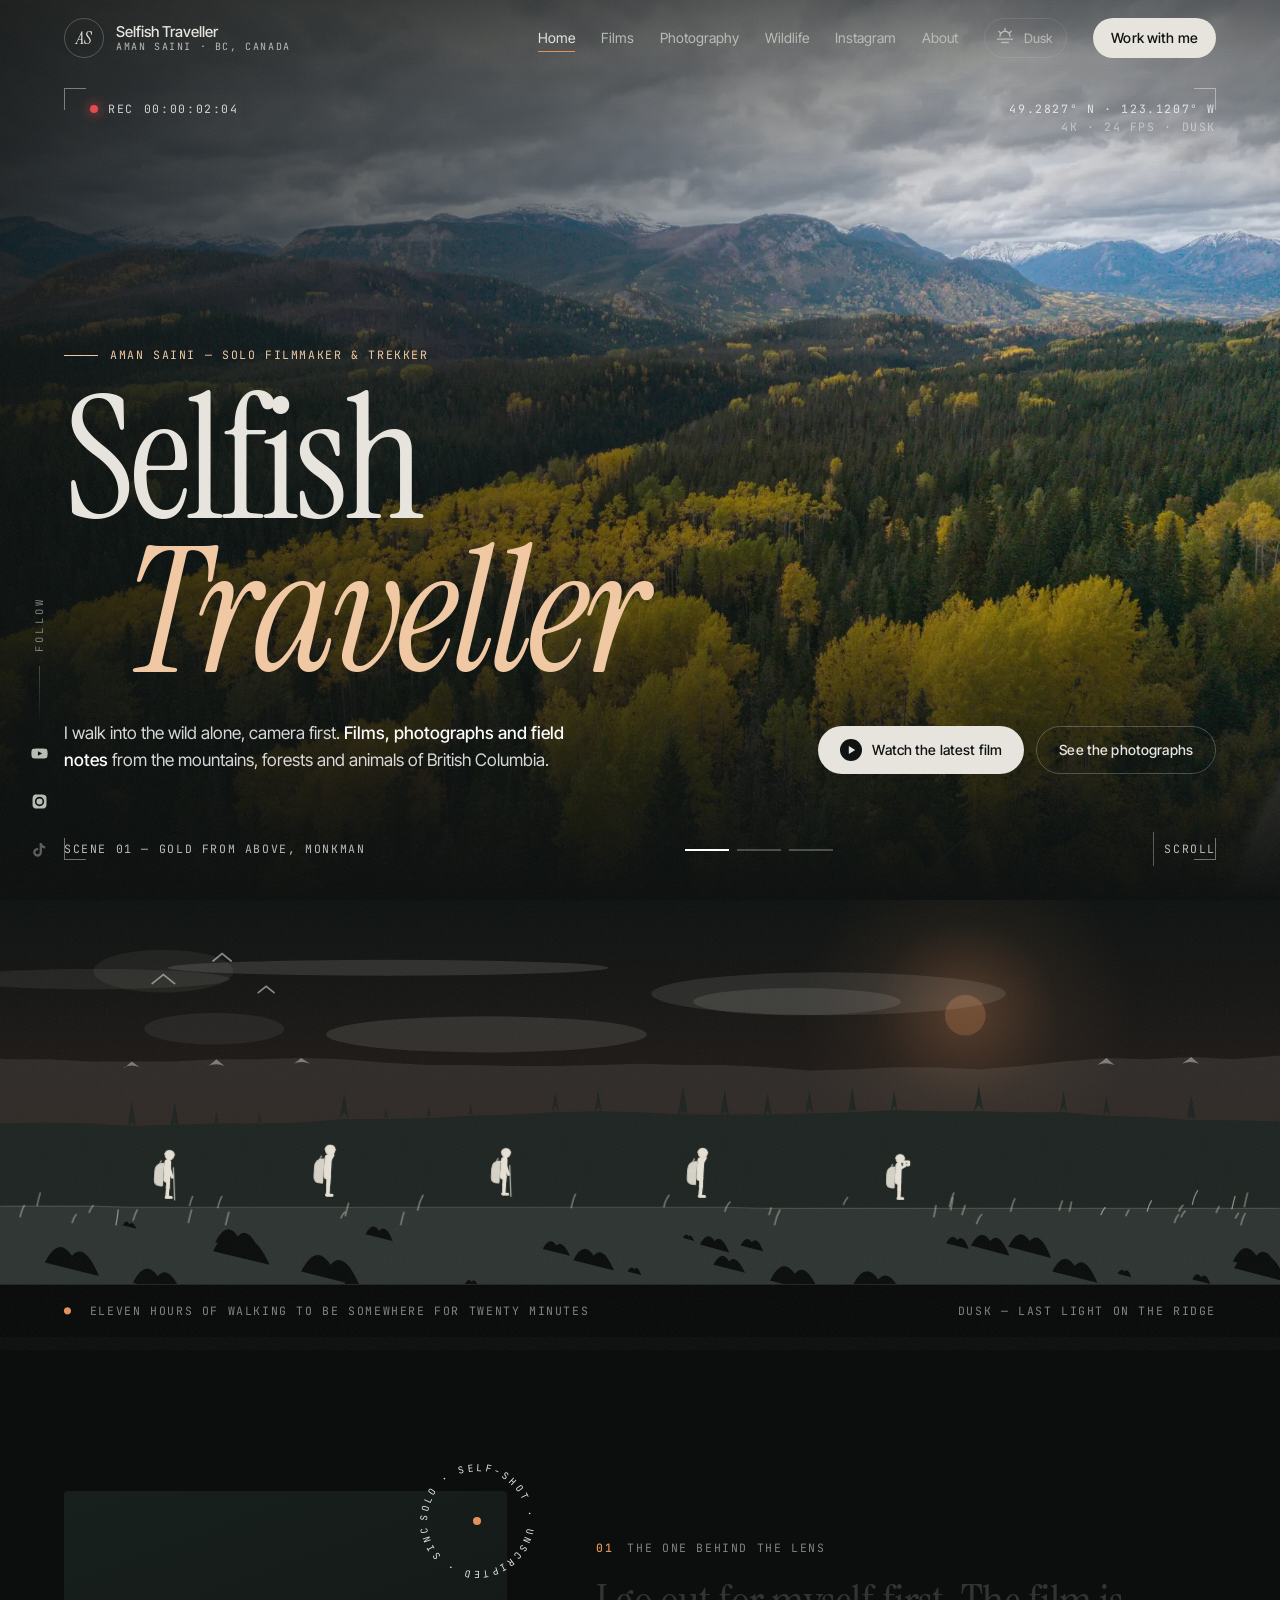
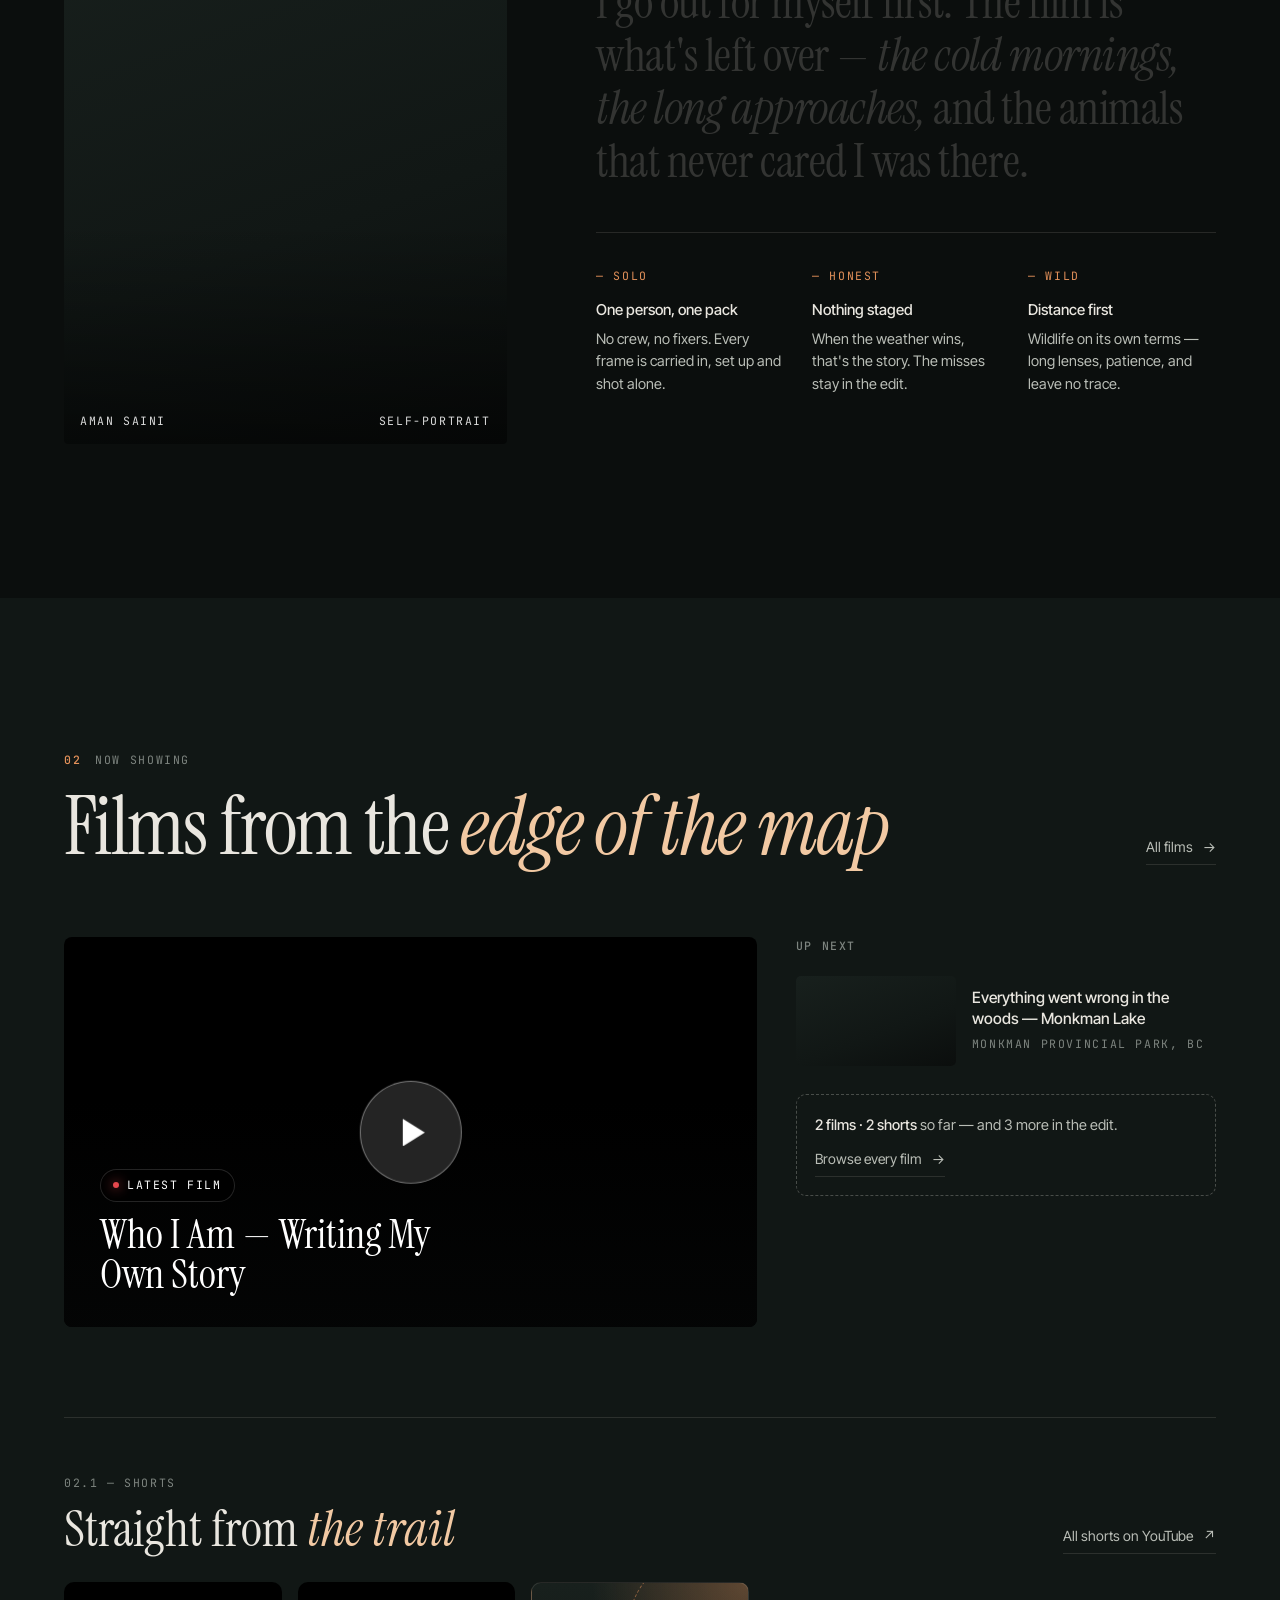
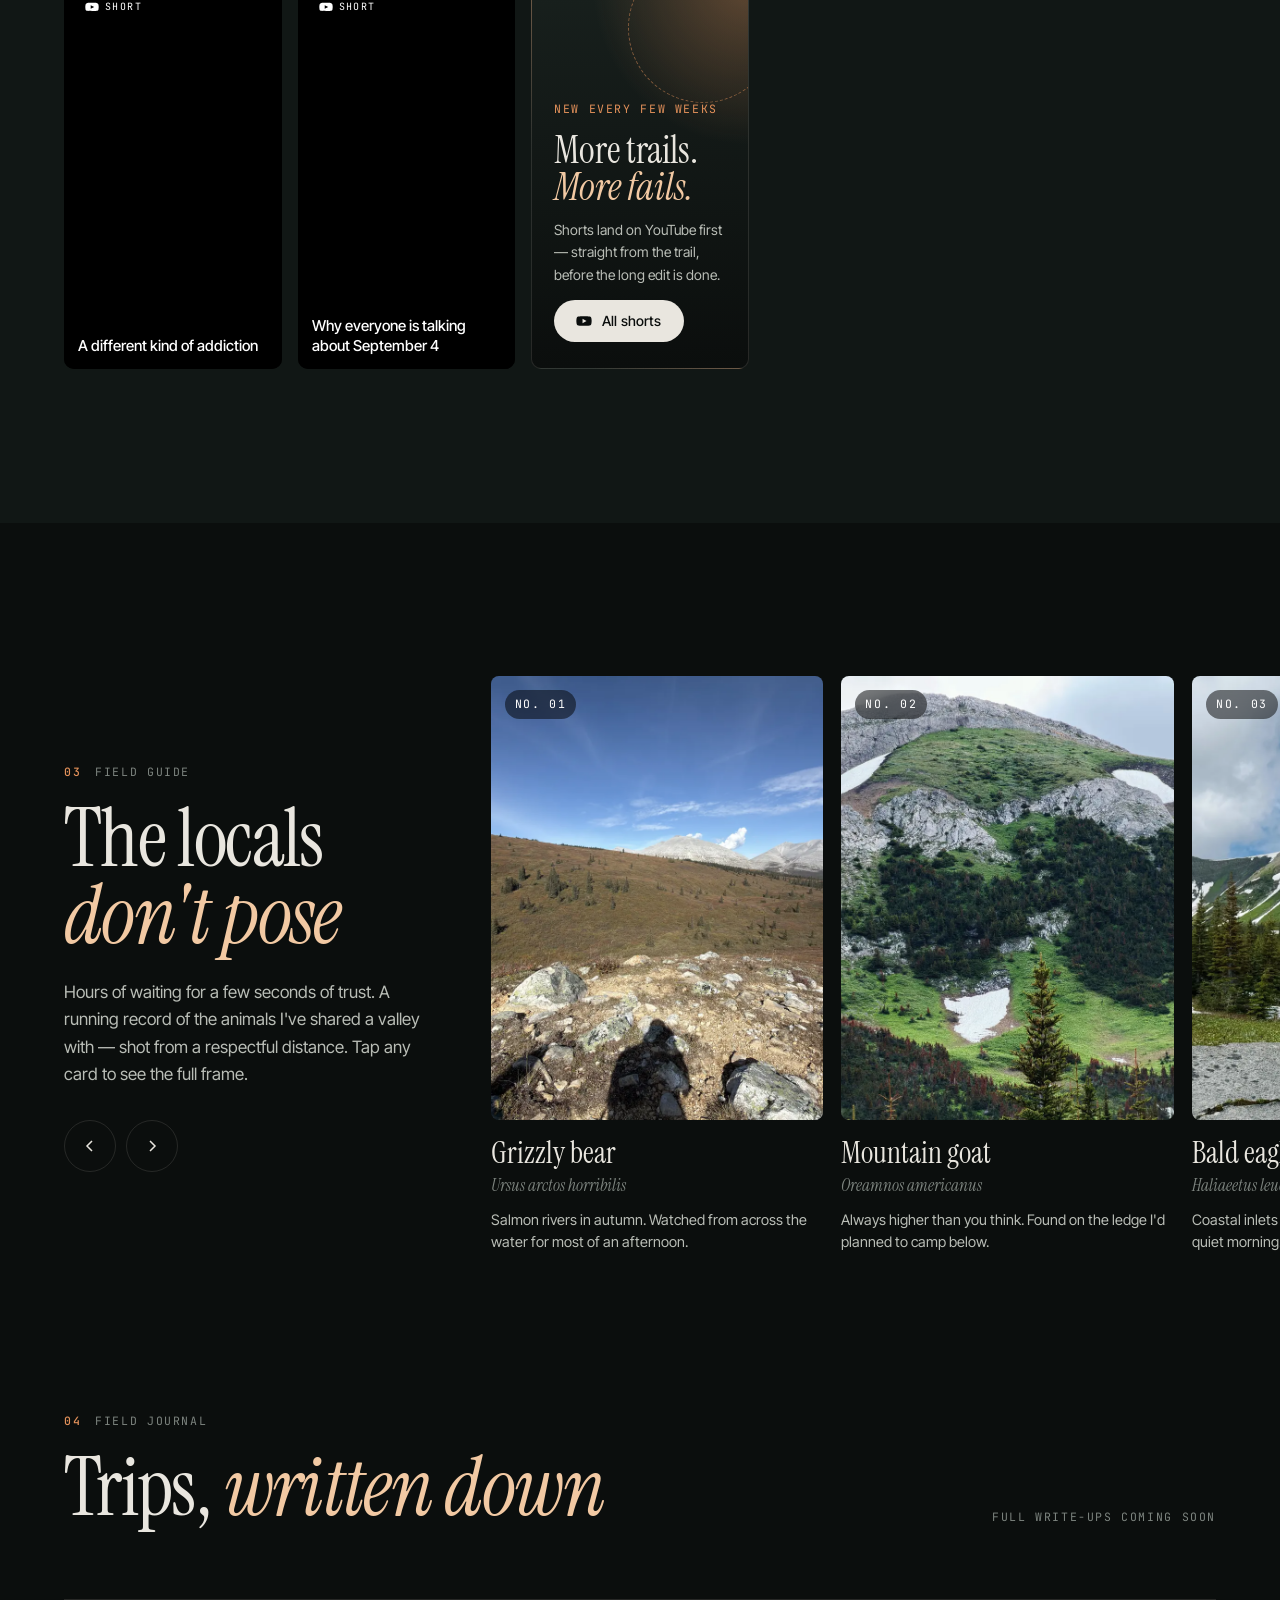
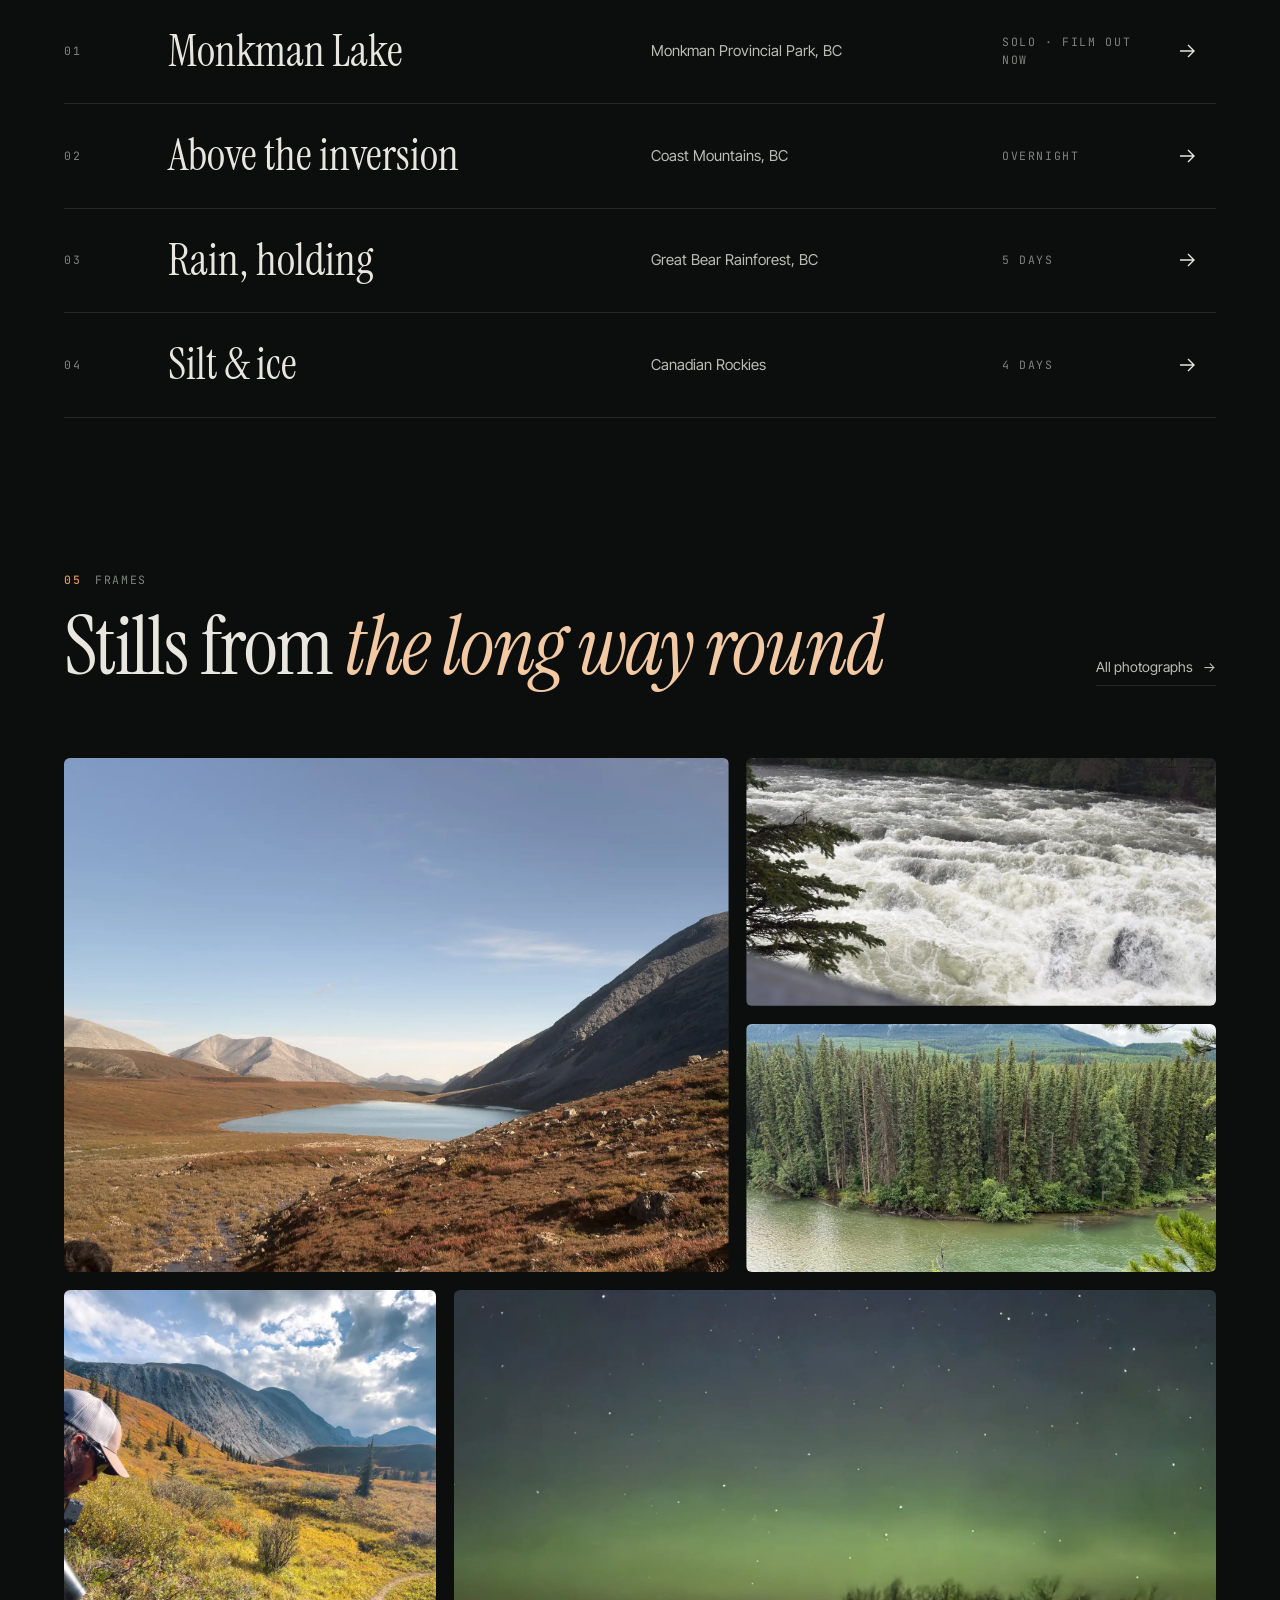
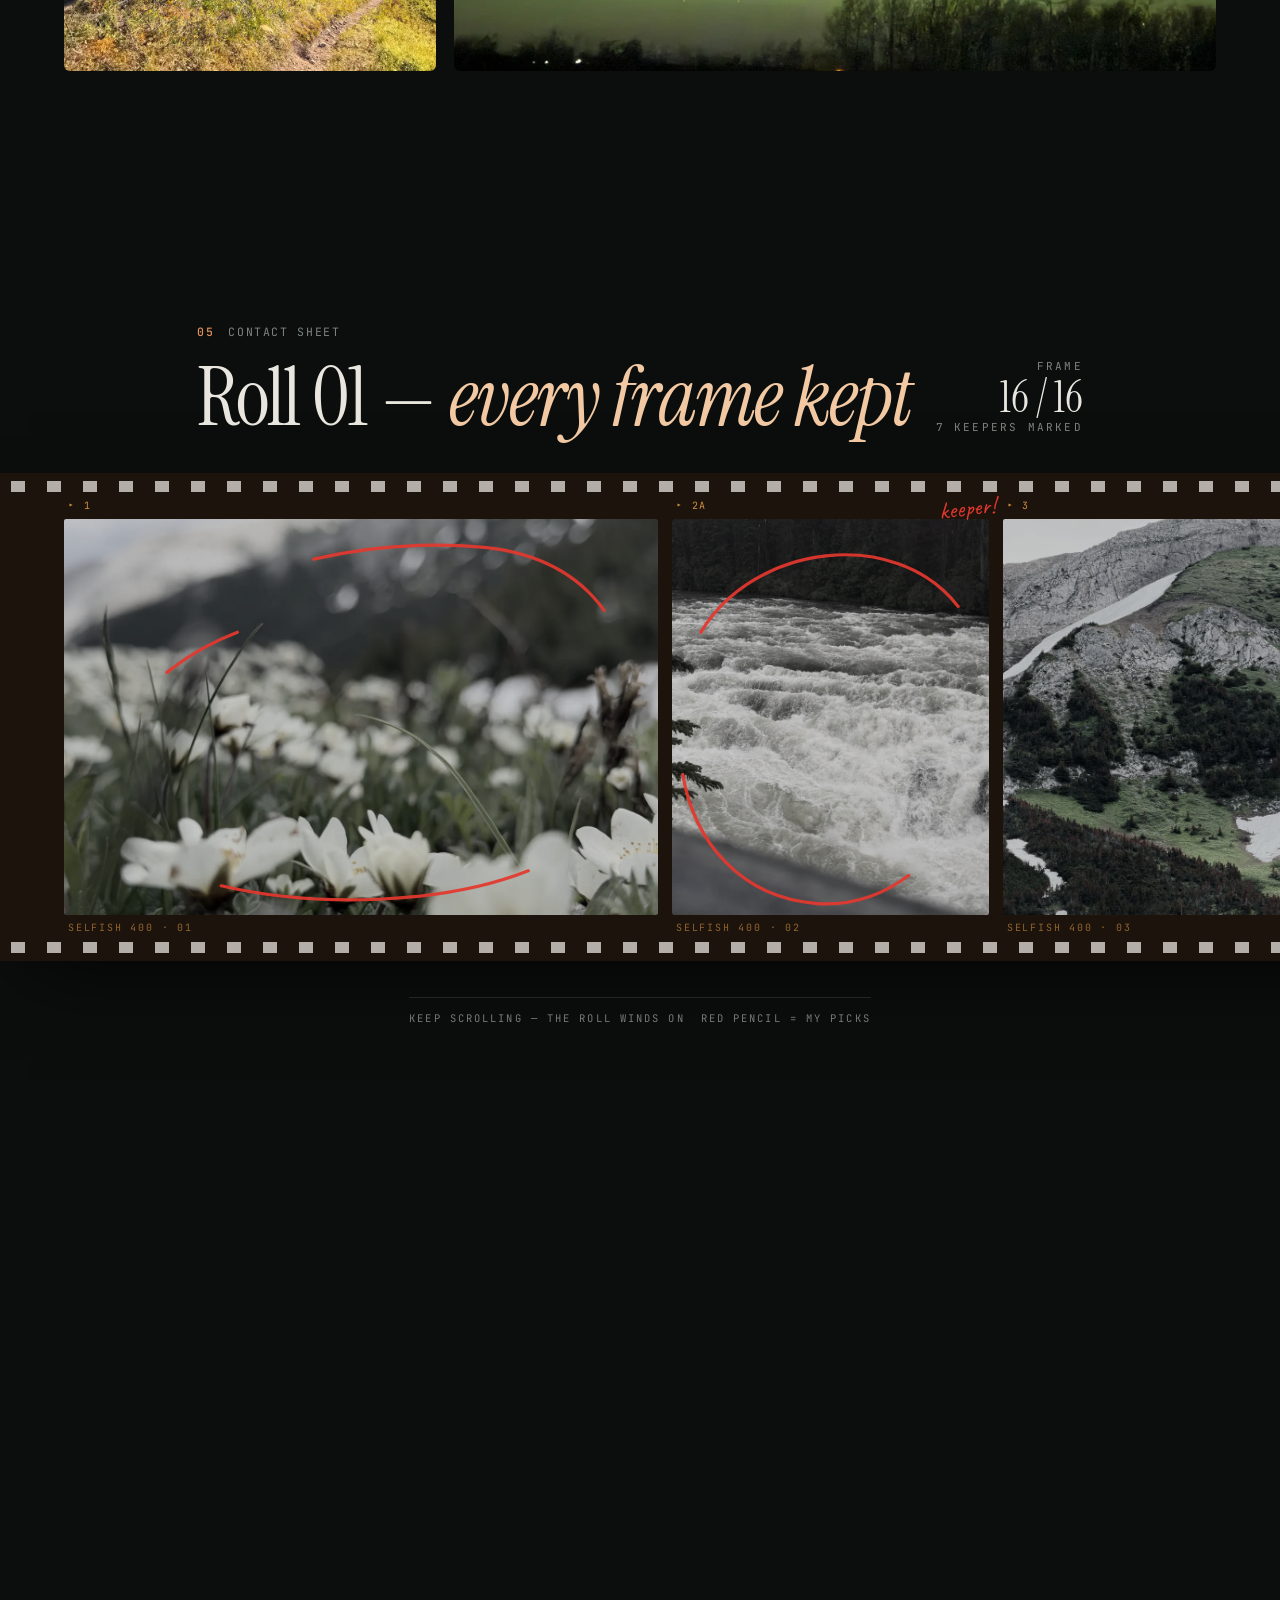
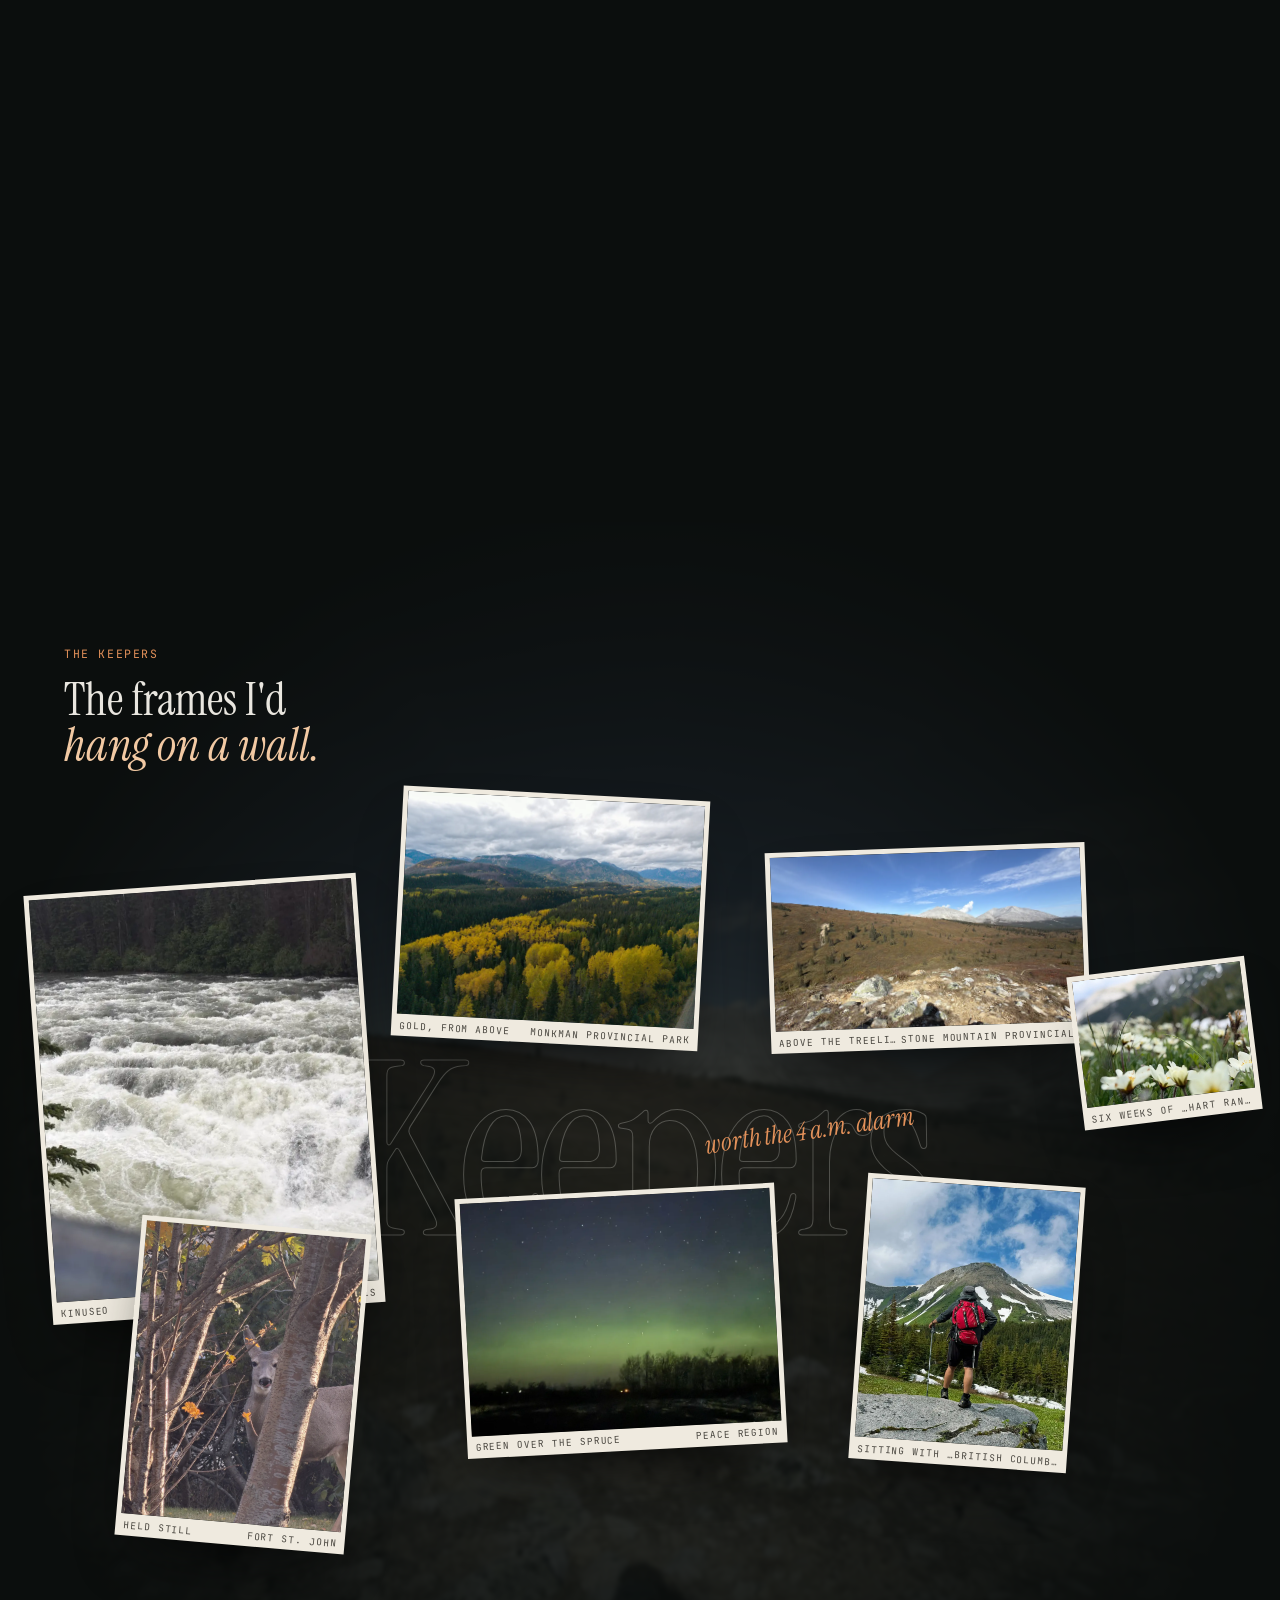
==== commit 1387d762: "Added original media - draft" ====
--- a/index.html
+++ b/index.html
@@ -139,10 +139,10 @@
       <span class="mono" style="color:var(--fog-3)">Full write-ups coming soon</span>
     </div>
     <div class="journal">
-      <a class="jrow rv" href="https://www.youtube.com/watch?v=EqsHkBFU_Sw" target="_blank" rel="noopener" data-img="u:lake2"><span class="mono num">01</span><h3>Monkman Lake</h3><span class="where">Monkman Provincial Park, BC</span><span class="mono len">Solo · Film out now</span><svg width="22" height="22" viewBox="0 0 22 22" fill="none" stroke="currentColor" stroke-width="1.4"><path d="M4 11h14M12 5l6 6-6 6"/></svg></a>
-      <a class="jrow rv" href="#journal" data-img="u:inversion"><span class="mono num">02</span><h3>Above the inversion</h3><span class="where">Coast Mountains, BC</span><span class="mono len">Overnight</span><svg width="22" height="22" viewBox="0 0 22 22" fill="none" stroke="currentColor" stroke-width="1.4"><path d="M4 11h14M12 5l6 6-6 6"/></svg></a>
-      <a class="jrow rv" href="#journal" data-img="u:forestfog"><span class="mono num">03</span><h3>Rain, holding</h3><span class="where">Great Bear Rainforest, BC</span><span class="mono len">5 days</span><svg width="22" height="22" viewBox="0 0 22 22" fill="none" stroke="currentColor" stroke-width="1.4"><path d="M4 11h14M12 5l6 6-6 6"/></svg></a>
-      <a class="jrow rv" href="#journal" data-img="u:moraine"><span class="mono num">04</span><h3>Silt &amp; ice</h3><span class="where">Canadian Rockies</span><span class="mono len">4 days</span><svg width="22" height="22" viewBox="0 0 22 22" fill="none" stroke="currentColor" stroke-width="1.4"><path d="M4 11h14M12 5l6 6-6 6"/></svg></a>
+      <a class="jrow rv" href="https://www.youtube.com/watch?v=EqsHkBFU_Sw" target="_blank" rel="noopener" data-img="l:green-river"><span class="mono num">01</span><h3>Monkman Lake</h3><span class="where">Monkman Provincial Park, BC</span><span class="mono len">Solo · Film out now</span><svg width="22" height="22" viewBox="0 0 22 22" fill="none" stroke="currentColor" stroke-width="1.4"><path d="M4 11h14M12 5l6 6-6 6"/></svg></a>
+      <a class="jrow rv" href="#journal" data-img="l:tundra-peak"><span class="mono num">02</span><h3>Above the inversion</h3><span class="where">Coast Mountains, BC</span><span class="mono len">Overnight</span><svg width="22" height="22" viewBox="0 0 22 22" fill="none" stroke="currentColor" stroke-width="1.4"><path d="M4 11h14M12 5l6 6-6 6"/></svg></a>
+      <a class="jrow rv" href="#journal" data-img="l:waterfall"><span class="mono num">03</span><h3>Rain, holding</h3><span class="where">Great Bear Rainforest, BC</span><span class="mono len">5 days</span><svg width="22" height="22" viewBox="0 0 22 22" fill="none" stroke="currentColor" stroke-width="1.4"><path d="M4 11h14M12 5l6 6-6 6"/></svg></a>
+      <a class="jrow rv" href="#journal" data-img="l:blue-tarn"><span class="mono num">04</span><h3>Silt &amp; ice</h3><span class="where">Canadian Rockies</span><span class="mono len">4 days</span><svg width="22" height="22" viewBox="0 0 22 22" fill="none" stroke="currentColor" stroke-width="1.4"><path d="M4 11h14M12 5l6 6-6 6"/></svg></a>
     </div>
   </div>
   <div class="peek ph" id="peek" aria-hidden="true"></div>
--- a/assets/css/site.css
+++ b/assets/css/site.css
@@ -761,3 +761,42 @@
   #fchips{flex-wrap:nowrap;overflow-x:auto;scrollbar-width:none}
 }
 @media (max-width:640px){ .hdr .brand__txt span{display:none} .hdr__in{gap:12px} }
+
+/* ═══════════════ CLIPS (Aman's own footage) ═══════════════
+   Posters only until someone presses play, so the page weighs a few hundred
+   KB instead of fifteen megabytes. auto-fit means the column count follows
+   the screen with no breakpoint list to maintain; align-items:start lets the
+   vertical clip be taller than the landscape ones instead of stretching them. */
+.clips{display:grid;grid-template-columns:1fr;gap:16px;align-items:start}
+/* The vertical clip spans two rows so the landscape ones and the usage note
+   fill the space beside it, instead of leaving a hole the width of the page. */
+@media (min-width:700px){
+  .clips{grid-template-columns:repeat(2,minmax(0,1fr))}
+  .clip--v{grid-row:span 2;align-self:stretch}
+  .clip--v .ph{height:100%;aspect-ratio:auto}
+}
+@media (min-width:1040px){ .clips{grid-template-columns:repeat(3,minmax(0,1fr))} }
+.clip{position:relative;display:block;width:100%;border-radius:8px;overflow:hidden;cursor:pointer;text-align:left;background:var(--ink-2)}
+.clip .ph{aspect-ratio:var(--ar,16/9)}
+.clip img{width:100%;height:100%;object-fit:cover;transition:transform 1.2s var(--ease),filter .5s}
+.clip::after{content:"";position:absolute;inset:0;background:linear-gradient(0deg,rgba(0,0,0,.82),rgba(0,0,0,.14) 52%,transparent);pointer-events:none}
+.clip:hover img,.clip:focus-visible img{transform:scale(1.04);filter:brightness(.92)}
+.clip__p{position:absolute;top:44%;left:50%;transform:translate(-50%,-50%);z-index:2;width:54px;height:54px;border-radius:50%;display:grid;place-items:center;background:rgba(10,12,12,.55);border:1px solid rgba(255,255,255,.4);backdrop-filter:blur(6px);color:#fff;transition:.4s var(--ease)}
+.clip__p svg{width:13px;height:13px;margin-left:2px;fill:#fff}
+.clip:hover .clip__p,.clip:focus-visible .clip__p{background:var(--glow,rgba(255,255,255,.2));transform:translate(-50%,-50%) scale(1.08)}
+@media (min-width:700px){ .clip-note{grid-column:auto} }
+.clip__t{position:absolute;left:16px;right:16px;bottom:14px;z-index:2;color:#fff}
+.clip__t b{display:block;font-family:var(--serif);font-weight:400;font-size:23px;line-height:1.15}
+.clip__t span{font-size:10.5px;letter-spacing:.12em;text-transform:uppercase;opacity:.78}
+.clip-note{align-self:stretch;display:flex;flex-direction:column;justify-content:center;gap:10px;padding:24px;border-radius:8px;border:1px solid var(--line,rgba(255,255,255,.14));background:var(--ink-2)}
+.clip-note b{font-family:var(--serif);font-weight:400;font-size:23px}
+.clip-note p{margin:0;color:var(--fog-2);font-size:14.5px;line-height:1.55}
+.vm__box video{width:100%;height:100%;border:0;display:block;object-fit:contain;background:#000}
+@media (max-width:700px){
+  .clips{grid-template-columns:1fr;gap:12px}
+  .clip__t b{font-size:19px}
+  .clip-note{padding:20px}
+}
+/* inline link inside body copy (used in the licensing note) */
+.link-in{color:var(--glow);border-bottom:1px solid currentColor;text-decoration:none}
+.link-in:hover{opacity:.78}
